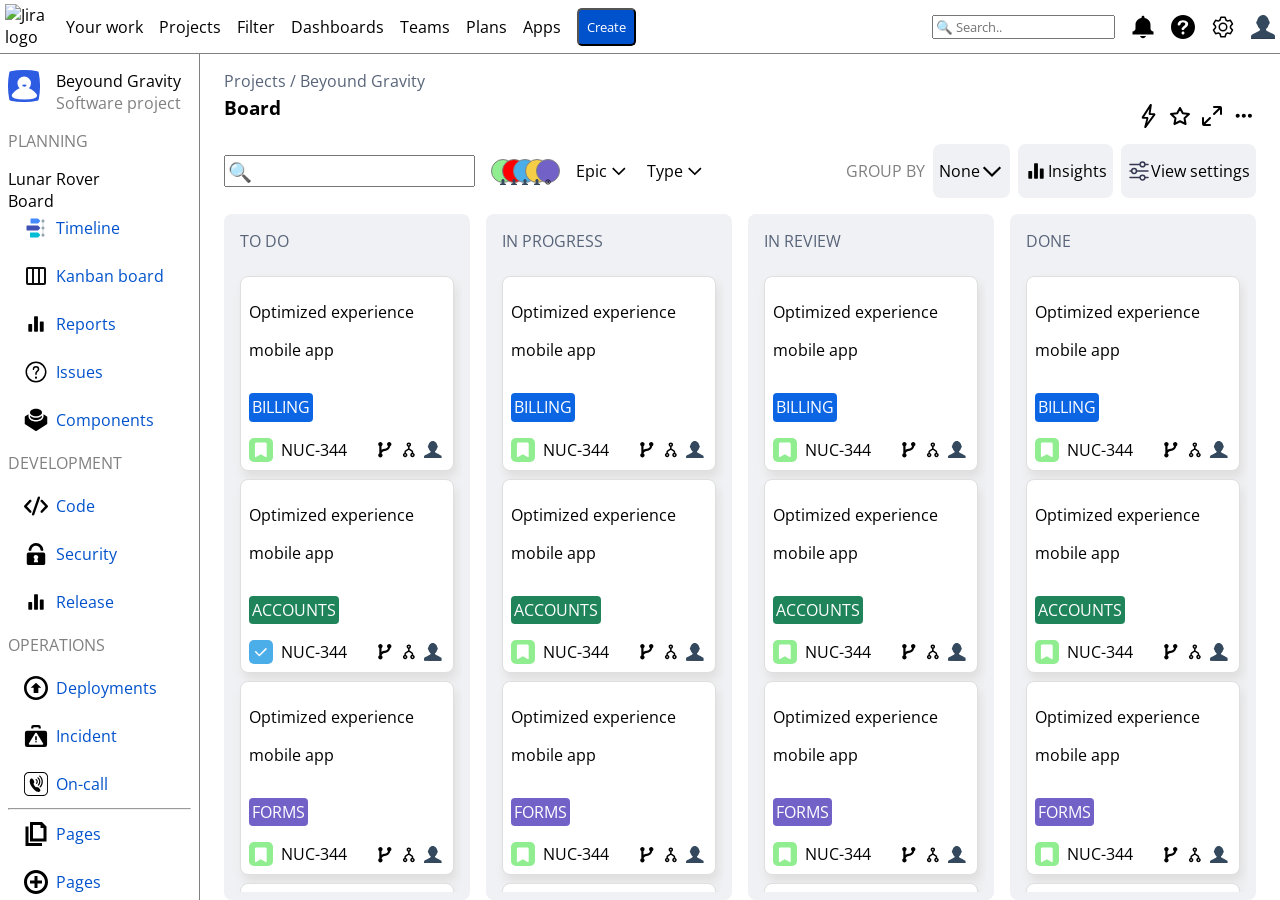
==== index.html @ 2a79bc83 "feat:add responsiveness for mobile view" ====
<!DOCTYPE html>
<html lang="en">
<head>
    <meta charset="UTF-8">
    <meta name="viewport" content="width=device-width, initial-scale=1.0">
    <title>Document</title>

    <link rel="stylesheet" href="./index.css">
    <link rel="stylesheet" href="./util.css">
    <link rel="stylesheet" href="./responsive.css">
    <link rel="stylesheet" href="https://cdnjs.cloudflare.com/ajax/libs/font-awesome/7.0.1/css/all.min.css" integrity="sha512-2SwdPD6INVrV/lHTZbO2nodKhrnDdJK9/kg2XD1r9uGqPo1cUbujc+IYdlYdEErWNu69gVcYgdxlmVmzTWnetw==" crossorigin="anonymous" referrerpolicy="no-referrer" />

</head>
<body>
    <div class="container">
        <!-- header -->
        <header class="header flex justify-space-between">
            
            <section class="flex align-item-center gap">
                <i class="hamburger fa-solid fa-bars" ></i>

                <picture class="logo-container">
                    <img src="https://www.pngall.com/wp-content/uploads/15/Jira-Logo-PNG-HD-Image.png" alt="Jira logo" height="100%" width="100%" />
                </picture>

                <nav class="flex gap nav">
                    <a href="">Your work</a>
                    <a href="">Projects</a>
                    <a href="">Filter</a>
                    <a href="">Dashboards</a>
                    <a href="">Teams</a>
                    <a href="">Plans</a>
                    <a href="">Apps</a>
                    <button class="btn">Create</button>
                </nav>
            </section>
            
            <section class="flex gap align-item-center">
                <input type="text" placeholder="🔍 Search.." class="search"/>
                
                <picture class="icon-container">
                    <svg version="1.1" id="collecticon-" xmlns="http://www.w3.org/2000/svg" xmlns:xlink="http://www.w3.org/1999/xlink" x="0px"
                         y="0px" width="100%" height="100%" viewBox="0 0 16 16" enable-background="new 0 0 16 16" xml:space="preserve">
                    <rect id="svgGrid" y="0" fill="none" width="16" height="16"/>
                    <path d="M13,9V6.5c0-2.306-1.759-4.222-4-4.472V1.5c0-0.553-0.447-1-1-1s-1,0.447-1,1v0.528C4.759,2.278,3,4.194,3,6.5V9
                        c0,1.103-0.897,2-2,2v2h14v-2C13.897,11,13,10.103,13,9z M8,15.5c0.931,0,1.716-0.638,1.938-1.5H6.062
                        C6.284,14.862,7.069,15.5,8,15.5z"/>
                    </svg>
                </picture>

                <picture class="icon-container">
                    <svg width="100%" height="100%" viewBox="0 0 16 16" xmlns="http://www.w3.org/2000/svg">
                        <path fill="#000000" fill-rule="evenodd" d="M8,16 C3.58172,16 0,12.4183 0,8 C0,3.58172 3.58172,0 8,0 C12.4183,0 16,3.58172 16,8 C16,12.4183 12.4183,16 8,16 Z M4.4325,6.19122 C4.4325,5.7729 4.57483,5.34907 4.8595,4.91974 C5.14417,4.49041 5.5595,4.13484 6.1055,3.85303 C6.6515,3.57121 7.28848,3.43033 8.01648,3.43033 C8.69315,3.43033 9.2905,3.54811 9.8085,3.78369 C10.3265,4.01927 10.7267,4.33961 11.009,4.74472 C11.2913,5.14983 11.4325,5.59017 11.4325,6.06573 C11.4325,6.44002 11.352,6.76805 11.191,7.04987 C11.03,7.33168 10.8387,7.57497 10.617,7.77972 C10.3953,7.98448 9.9975,8.32904 9.42349,8.81342 C9.26483,8.94992 9.13766,9.06989 9.04199,9.17337 C8.94633,9.27685 8.87516,9.37153 8.82849,9.4574 C8.4428,10.3468 6.77018,10.2464 7.0925,9.00165 C7.21383,8.73084 7.37483,8.49306 7.5755,8.2883 C7.77617,8.08354 8.04681,7.84026 8.38748,7.55844 C8.68615,7.31185 8.902,7.12583 9.035,7.00034 C9.168,6.87484 9.28,6.73502 9.371,6.5809 C9.462,6.42678 9.50748,6.25946 9.50748,6.07892 C9.50748,5.72665 9.36867,5.42944 9.091,5.18726 C8.81334,4.94507 8.45515,4.82397 8.01648,4.82397 C7.50314,4.82397 7.12514,4.94616 6.88248,5.19055 C6.63981,5.43494 6.43448,5.79491 6.26648,6.27048 C6.10781,6.76806 5.80683,7.01685 5.36349,7.01685 C5.10216,7.01685 4.88166,6.92988 4.702,6.75595 C4.52233,6.58202 4.4325,6.39378 4.4325,6.19122 Z M8,13 C7.44771,13 7,12.5523 7,12 C7,11.4477 7.44771,11 8,11 C8.55229,11 9,11.4477 9,12 C9,12.5523 8.55229,13 8,13 Z"/>
                    </svg>
                </picture>
                <picture class="icon-container">
                    <svg width="100%" height="100%" viewBox="0 0 1024 1024" class="icon" xmlns="http://www.w3.org/2000/svg"><path fill="#000000" d="M600.704 64a32 32 0 0130.464 22.208l35.2 109.376c14.784 7.232 28.928 15.36 42.432 24.512l112.384-24.192a32 32 0 0134.432 15.36L944.32 364.8a32 32 0 01-4.032 37.504l-77.12 85.12a357.12 357.12 0 010 49.024l77.12 85.248a32 32 0 014.032 37.504l-88.704 153.6a32 32 0 01-34.432 15.296L708.8 803.904c-13.44 9.088-27.648 17.28-42.368 24.512l-35.264 109.376A32 32 0 01600.704 960H423.296a32 32 0 01-30.464-22.208L357.696 828.48a351.616 351.616 0 01-42.56-24.64l-112.32 24.256a32 32 0 01-34.432-15.36L79.68 659.2a32 32 0 014.032-37.504l77.12-85.248a357.12 357.12 0 010-48.896l-77.12-85.248A32 32 0 0179.68 364.8l88.704-153.6a32 32 0 0134.432-15.296l112.32 24.256c13.568-9.152 27.776-17.408 42.56-24.64l35.2-109.312A32 32 0 01423.232 64H600.64zm-23.424 64H446.72l-36.352 113.088-24.512 11.968a294.113 294.113 0 00-34.816 20.096l-22.656 15.36-116.224-25.088-65.28 113.152 79.68 88.192-1.92 27.136a293.12 293.12 0 000 40.192l1.92 27.136-79.808 88.192 65.344 113.152 116.224-25.024 22.656 15.296a294.113 294.113 0 0034.816 20.096l24.512 11.968L446.72 896h130.688l36.48-113.152 24.448-11.904a288.282 288.282 0 0034.752-20.096l22.592-15.296 116.288 25.024 65.28-113.152-79.744-88.192 1.92-27.136a293.12 293.12 0 000-40.256l-1.92-27.136 79.808-88.128-65.344-113.152-116.288 24.96-22.592-15.232a287.616 287.616 0 00-34.752-20.096l-24.448-11.904L577.344 128zM512 320a192 192 0 110 384 192 192 0 010-384zm0 64a128 128 0 100 256 128 128 0 000-256z"/></svg>
                </picture>
                <picture class="icon-container">
                    <svg width="100%" height="100%" viewBox="0 0 24 24" xmlns:rdf="http://www.w3.org/1999/02/22-rdf-syntax-ns#" xmlns="http://www.w3.org/2000/svg" version="1.1" xmlns:cc="http://creativecommons.org/ns#" xmlns:dc="http://purl.org/dc/elements/1.1/">
  <g transform="translate(0 -1028.4)">
    <path d="m12 0c-0.405 0-0.805 0.060326-1.188 0.15625-0.224 0.05678-0.44 0.13135-0.656 0.21875-0.083 0.03401-0.1679 0.05534-0.2498 0.09375-0.034 0.01583-0.06 0.04594-0.0937 0.0625-0.2032 0.10058-0.4021 0.21704-0.5937 0.34375-0.027 0.0174-0.0671 0.01339-0.0938 0.03125-0.0563 0.03864-0.101 0.08419-0.1562 0.12495-0.1569 0.1126-0.3216 0.216-0.4688 0.3438-0.1342 0.1207-0.2494 0.2724-0.375 0.4062-0.4251 0.4359-0.7936 0.8971-1.0938 1.4376-0.5154 0.9034-0.9002 1.9205-1.0624 2.9687-0.0783-0.0165-0.1501-0.0224-0.2188 0-0.5251 0.171-0.6545 1.1685-0.3125 2.2187 0.2007 0.6163 0.5346 1.1015 0.875 1.375 0.4573 1.7778 1.4257 3.2598 2.6875 4.1878v1.031l-1 1-2 1c-1.6173 0.801-3.2284 1.605-4.8438 2.406-0.89513 0.54-1.2415 1.6-1.1562 2.594 0.041664 0.626-0.18448 1.427 0.4375 1.844 0.5909 0.304 1.2959 0.106 1.9375 0.156 1.8766-0.001 3.7484 0 5.625 0 2.669 0.001 5.331 0 8 0 2.367 0 4.727 0.004 7.094 0 0.768-0.054 0.981-0.865 0.906-1.5 0.014-0.932 0.069-1.976-0.656-2.688-0.592-0.602-1.434-0.84-2.156-1.25-1.061-0.525-2.128-1.037-3.188-1.562l-2-1-1-1v-1.031c1.262-0.928 2.23-2.41 2.688-4.1878 0.34-0.2736 0.674-0.7588 0.874-1.375 0.342-1.0502 0.213-2.0477-0.312-2.2187-0.069-0.0224-0.14-0.0165-0.219 0-0.162-1.0482-0.547-2.0653-1.062-2.9687-0.3-0.5405-0.669-1.0017-1.094-1.4376-0.126-0.1338-0.241-0.2855-0.375-0.4062-0.006-0.0055-0.025 0.0055-0.031 0-0.392-0.3499-0.827-0.61894-1.281-0.84375-0.115-0.05622-0.227-0.10854-0.344-0.15625-0.084-0.03401-0.165-0.06426-0.25-0.09375-0.255-0.08848-0.516-0.17356-0.782-0.21875-0.02-0.003405-0.042 0.003148-0.062 0-0.249-0.039144-0.495-0.06525-0.75-0.0625z" transform="translate(0 1028.4)" fill="#34495e"/>
    <path d="m0 1051.4c0.026419 0.3 0.12651 0.6 0.4375 0.8 0.5909 0.3 1.2959 0.1 1.9375 0.2h5.625 8 7.094c0.576-0.1 0.842-0.5 0.906-1h-24z" fill="#2c3e50"/>
  </g>
</svg>
                </picture>

            </section>
        </header>
        
        <!-- navigation -->
        <nav class="sidebar-container">
            <!-- profile -->
            <section class="flex gap">
                <picture class="sidebar-profile-container">
                    <svg width="100%" height="100%" viewBox="0 0 43.015 43.015" xmlns="http://www.w3.org/2000/svg">
  <path id="profile" d="M527.352,255.432a2.6,2.6,0,0,1-1.915,1.915,98.592,98.592,0,0,1-35.891,0,2.6,2.6,0,0,1-1.915-1.915,98.571,98.571,0,0,1,0-35.888,2.6,2.6,0,0,1,1.915-1.915,98.592,98.592,0,0,1,35.891,0,2.6,2.6,0,0,1,1.915,1.915A98.567,98.567,0,0,1,527.352,255.432ZM520.825,244.6a24.835,24.835,0,0,0-6.644-4.225,9.1,9.1,0,1,0-12.647.136,25.24,25.24,0,0,0-6.31,4.089q-12.8,11.021,12.8,11.021T520.825,244.6Zm-12.8-6.049c-1.477,0-2.674-.716-2.674-1.6a1,1,0,0,1,.094-.4,2.626,2.626,0,0,1-.094-.663h.688a3.939,3.939,0,0,1,3.973,0h.688a2.626,2.626,0,0,1-.094.663,1,1,0,0,1,.094.4C510.7,237.832,509.5,238.548,508.024,238.548Z" transform="translate(-485.984 -215.983)" fill="#2d5be2"/>
                    </svg>
                </picture>
                
                <div class="flex-grow gap profile">
                    <p class="simple-p">Beyound Gravity</p>
                    <p class="simple-p">Software project</p>
                </div>
            </section>

            <!-- Planning -->
            <article class="navigation">
                <p>PLANNING</p>
                <div>
                    <p class="simple-p">Lunar Rover</p>
                    <p class="simple-p">Board</p>
                    <div class="flex flex-col gap">
                        
                        <a href="#" class="navlink flex gap-05 align-item-center">
                            <picture class="icon-container">
                                <svg width="100%" height="100%" viewBox="0 0 48 48" version="1.1" xmlns="http://www.w3.org/2000/svg" enable-background="new 0 0 48 48" xmlns:xlink="http://www.w3.org/1999/xlink" transform="matrix(-1,1.2246467991473532e-16,-1.2246467991473532e-16,-1,0,0)">
                                    <path fill="#3F51B5" d="M42,29H20.8c-0.5,0-1-0.2-1.4-0.6l-3.7-3.7c-0.4-0.4-0.4-1,0-1.4l3.7-3.7c0.4-0.4,0.9-0.6,1.4-0.6H42 c0.6,0,1,0.4,1,1v8C43,28.6,42.6,29,42,29z"></path>
                                    <rect x="9" y="6" fill="#CFD8DC" width="2" height="36"></rect>
                                    <g fill="#90A4AE">
                                        <circle cx="10" cy="10" r="3"></circle>
                                        <circle cx="10" cy="24" r="3"></circle>
                                        <circle cx="10" cy="38" r="3"></circle>
                                    </g>
                                    <path fill="#448AFF" d="M34,43H20.8c-0.5,0-1-0.2-1.4-0.6l-3.7-3.7c-0.4-0.4-0.4-1,0-1.4l3.7-3.7c0.4-0.4,0.9-0.6,1.4-0.6H34 c0.6,0,1,0.4,1,1v8C35,42.6,34.6,43,34,43z"></path>
                                    <path fill="#00BCD4" d="M35,15H20.8c-0.5,0-1-0.2-1.4-0.6l-3.7-3.7c-0.4-0.4-0.4-1,0-1.4l3.7-3.7C19.8,5.2,20.3,5,20.8,5H35 c0.6,0,1,0.4,1,1v8C36,14.6,35.6,15,35,15z"></path>
                                </svg>
                            </picture>Timeline</a>

                        <a class="navlink flex gap-05 align-item-center" href="#">
                            <picture class="icon-container">
                                <svg width="100%" height="100%" viewBox="0 0 24 24" fill="none" xmlns="http://www.w3.org/2000/svg"><path d="M2 5a2 2 0 0 1 2-2h16a2 2 0 0 1 2 2v14a2 2 0 0 1-2 2H4a2 2 0 0 1-2-2V5zm6 0H4v14h4V5zm2 0v14h4V5h-4zm6 0v14h4V5h-4z" fill="#0D0D0D"/></svg>
                            </picture>
                            Kanban board</a>
                        <a class="navlink flex gap-05 align-item-center" href="#">
                            <picture class="icon-container">
                                <svg xmlns="http://www.w3.org/2000/svg" fill="#000000" width="100%" height="100%" viewBox="0 0 36 36"><rect x="6.48" y="18" width="5.76" height="11.52" rx="1" ry="1"/><rect x="15.12" y="6.48" width="5.76" height="23.04" rx="1" ry="1"/><rect x="23.76" y="14.16" width="5.76" height="15.36" rx="1" ry="1"/></svg>
                            </picture>
                            Reports
                        </a>
                        <a class="navlink flex gap-05 align-item-center" href="#">
                            <picture class="icon-container">
                                <svg width="100%" height="100%" viewBox="0 0 1024 1024" class="icon"  version="1.1" xmlns="http://www.w3.org/2000/svg"><path d="M512 64C264.96 64 64 264.96 64 512s200.96 448 448 448 448-200.96 448-448-200.96-448-448-448z m0 831.744A384.128 384.128 0 0 1 128.256 512 384.128 384.128 0 0 1 512 128.256 384.128 384.128 0 0 1 895.744 512 384.192 384.192 0 0 1 512 895.744zM512 254.08a140.16 140.16 0 0 0-140.672 139.392 32.128 32.128 0 0 0 64.32 0c0-42.112 33.536-75.136 76.352-75.136 42.112 0 76.352 34.56 76.352 76.992 0 16-22.912 38.976-43.2 59.2-30.592 30.592-65.28 65.28-65.28 111.744v45.888a32.128 32.128 0 1 0 64.256 0v-45.888c0-19.84 23.68-43.52 46.464-66.304 29.056-29.056 62.08-62.016 62.08-104.64A141.12 141.12 0 0 0 512 254.08z m-48.192 500.928a48.192 48.192 0 1 0 96.384 0 48.192 48.192 0 0 0-96.384 0z" fill="#000000" /></svg>
                            </picture>
                            Issues</a>
                        <a class="navlink flex gap-05 align-item-center" href="#">
                            <picture class="icon-container">
                                <svg fill="#000000" height="100%" width="100%" version="1.1" id="Icons" xmlns="http://www.w3.org/2000/svg" xmlns:xlink="http://www.w3.org/1999/xlink" 
                                	 viewBox="0 0 32 32" xml:space="preserve">
                                <g>
                                	<path d="M16,11c-4.5,0-8-2.2-8-5s3.5-5,8-5s8,2.2,8,5S20.5,11,16,11z"/>
                                </g>
                                <path d="M16,13c-3.3,0-6.2-1-8-2.7V11c0,2.8,3.5,5,8,5s8-2.2,8-5v-0.7C22.2,12,19.3,13,16,13z"/>
                                <path d="M30.9,11.7C30.9,11.6,30.9,11.6,30.9,11.7c-0.1-0.2-0.1-0.3-0.2-0.3c0,0,0,0,0,0c0,0-0.1-0.1-0.1-0.1L26,8.2V11
                                	c0,4-4.3,7-10,7S6,15,6,11V8.2l-4.5,2.9c-0.1,0-0.1,0.1-0.1,0.1c0,0,0,0,0,0c-0.1,0.1-0.1,0.2-0.2,0.3c0,0,0,0,0,0.1
                                	C1,11.8,1,11.9,1,12v9c0,0.3,0.2,0.7,0.5,0.8l14,9c0,0,0.1,0,0.1,0c0,0,0.1,0,0.1,0c0.1,0,0.2,0.1,0.3,0.1s0.2,0,0.3-0.1
                                	c0,0,0.1,0,0.1,0c0,0,0.1,0,0.1,0l14-9c0.3-0.2,0.5-0.5,0.5-0.8v-9C31,11.9,31,11.8,30.9,11.7z"/>
                                </svg>
                            </picture>
                            Components</a>
                    </div>
                </div>
            </article>
            
            <article class="navigation">
                <p>DEVELOPMENT</p>
                    <div class="flex flex-col gap">     
                        <a href="#" class="navlink gap-05 flex align-item-center">
                            <picture class="icon-container">
                                <svg fill="#000000" width="100%" height="100%" viewBox="0 -2 20 20" xmlns="http://www.w3.org/2000/svg"><path d="M12.7361611,0.063952038 C13.2551391,0.263360331 13.5227261,0.869148905 13.3338336,1.41701869 L8.54555162,15.3051026 C8.35665911,15.8529724 7.78281676,16.1354563 7.26383885,15.936048 C6.74486095,15.7366397 6.47727387,15.1308511 6.66616638,14.5829813 L11.4544484,0.694897379 C11.6433409,0.147027596 12.2171832,-0.135456255 12.7361611,0.063952038 Z M2.41421356,8.25614867 L5.94974747,11.9885083 C6.34027176,12.4007734 6.34027176,13.0691871 5.94974747,13.4814522 C5.55922318,13.8937173 4.9260582,13.8937173 4.53553391,13.4814522 L0.292893219,9.0026206 C-0.0976310729,8.59035554 -0.0976310729,7.9219418 0.292893219,7.50967674 L4.53553391,3.03084515 C4.9260582,2.61858008 5.55922318,2.61858008 5.94974747,3.03084515 C6.34027176,3.44311021 6.34027176,4.11152395 5.94974747,4.52378901 L2.41421356,8.25614867 Z M17.5857864,8.25614867 L14.0502525,4.52378901 C13.6597282,4.11152395 13.6597282,3.44311021 14.0502525,3.03084515 C14.4407768,2.61858008 15.0739418,2.61858008 15.4644661,3.03084515 L19.7071068,7.50967674 C20.0976311,7.9219418 20.0976311,8.59035554 19.7071068,9.0026206 L15.4644661,13.4814522 C15.0739418,13.8937173 14.4407768,13.8937173 14.0502525,13.4814522 C13.6597282,13.0691871 13.6597282,12.4007734 14.0502525,11.9885083 L17.5857864,8.25614867 Z"/></svg>
                            </picture>Code</a>

                        <a class="navlink gap-05 flex align-item-center" href="#">
                            <picture class="icon-container">
                               <svg fill="#000000" xmlns="http://www.w3.org/2000/svg" 
                                	 width="100%" height="100%" viewBox="0 0 52 52" enable-background="new 0 0 52 52" xml:space="preserve">
                                <g>
                                	<path d="M11,19h4c0.6,0,1-0.3,1-0.9V18c0-5.7,4.9-10.4,10.7-10C32,8.4,36,13,36,18.4v-0.3c0,0.6,0.4,0.9,1,0.9h4
                                		c0.6,0,1-0.3,1-0.9V18c0-9.1-7.6-16.4-16.8-16c-8.5,0.4-15,7.6-15.2,16.1C10.1,18.6,10.5,19,11,19z"/>
                                	<path d="M10,18.1v0.4C10,18.4,10,18.3,10,18.1L10,18.1z"/>
                                	<path d="M46,27c0-2.2-1.8-4-4-4H10c-2.2,0-4,1.8-4,4v19c0,2.2,1.8,4,4,4h32c2.2,0,4-1.8,4-4V27z M30.6,42.7
                                		c0.2,0.6-0.3,1.3-1,1.3h-7.3c-0.7,0-1.1-0.6-1-1.3l1.8-6c-1.5-1-2.4-2.8-2.1-4.8c0.4-1.9,1.9-3.4,3.9-3.8c3.2-0.6,6,1.7,6,4.7
                                		c0,1.6-0.8,3.1-2.1,3.9L30.6,42.7z"/>
                                </g>
                                </svg>
                            </picture>
                            Security</a>
                        <a class="navlink flex gap-05 align-item-center" href="#">
                            <picture class="icon-container">
                                <svg xmlns="http://www.w3.org/2000/svg" fill="#000000" width="100%" height="100%" viewBox="0 0 36 36"><rect x="6.48" y="18" width="5.76" height="11.52" rx="1" ry="1"/><rect x="15.12" y="6.48" width="5.76" height="23.04" rx="1" ry="1"/><rect x="23.76" y="14.16" width="5.76" height="15.36" rx="1" ry="1"/></svg>
                            </picture>
                            Release
                        </a>
                    </div>
            </article>

            <article class="navigation">
                <p>OPERATIONS</p>
                    <div class="flex flex-col gap">
                        
                        <a href="#" class="navlink gap-05 flex align-item-center">
                            <picture class="icon-container">
                                <svg version="1.1"
                                	 id="svg2" xmlns:dc="http://purl.org/dc/elements/1.1/" xmlns:cc="http://creativecommons.org/ns#" xmlns:rdf="http://www.w3.org/1999/02/22-rdf-syntax-ns#" xmlns:svg="http://www.w3.org/2000/svg" xmlns:sodipodi="http://sodipodi.sourceforge.net/DTD/sodipodi-0.dtd" xmlns:inkscape="http://www.inkscape.org/namespaces/inkscape" sodipodi:docname="upload.svg" inkscape:version="0.48.4 r9939"
                                	 xmlns="http://www.w3.org/2000/svg" xmlns:xlink="http://www.w3.org/1999/xlink"  width="100%" height="100%"
                                	 viewBox="0 0 1200 1200" enable-background="new 0 0 1200 1200" xml:space="preserve">
                                <path id="path24952" inkscape:connector-curvature="0" d="M600,1200C268.63,1200,0,931.369,0,600C0,268.63,268.63,0,600,0
                                	c331.369,0,600,268.63,600,600S931.369,1200,600,1200z M600,130.435c-259.369,0-469.565,210.261-469.565,469.565
                                	c0,259.305,210.196,469.564,469.565,469.564S1069.564,859.305,1069.564,600C1069.564,340.696,859.369,130.435,600,130.435z
                                	 M717.392,851.087H482.608V584.348H335.87L600,335.87l264.131,248.478H717.392V851.087L717.392,851.087z"/>
                                </svg>
                            </picture>Deployments</a>

                        <a class="navlink gap-05 flex align-item-center" href="#">
                            <picture class="icon-container">
                                <svg fill="#000000" width="100%" height="100%" viewBox="0 0 52 52" xmlns="http://www.w3.org/2000/svg"><path d="M16.4,10h3.2a.76.76,0,0,0,.8-.8V6.8H31.6V9.2a.76.76,0,0,0,.8.8h3.2a.76.76,0,0,0,.8-.8V6.8A4.81,4.81,0,0,0,31.6,2H20.4a4.81,4.81,0,0,0-4.8,4.8V9.2A.76.76,0,0,0,16.4,10Z"/><path d="M26,36.66a1.79,1.79,0,1,0,1.8,1.79A1.76,1.76,0,0,0,26,36.66Z"/><rect x="24.22" y="26.49" width="3.59" height="8.97" rx="0.6"/><path d="M45.2,14.8H6.8A4.81,4.81,0,0,0,2,19.6V45.2A4.81,4.81,0,0,0,6.8,50H45.2A4.81,4.81,0,0,0,50,45.2V19.6A4.81,4.81,0,0,0,45.2,14.8ZM39.7,45H12.33c-1.5,0-2.34-1.92-1.5-3.29L24.52,19.62a1.7,1.7,0,0,1,3,0L41.19,41.74A2.1,2.1,0,0,1,39.7,45Z"/></svg>
                            </picture>
                            Incident</a>
                        <a class="navlink gap-05 flex align-item-center" href="#">
                            <picture class="icon-container">
                               <svg version="1.1" id="Capa_1" xmlns="http://www.w3.org/2000/svg" xmlns:xlink="http://www.w3.org/1999/xlink" x="0px" y="0px"
	 viewBox="0 0 395 395" style="enable-background:new 0 0 395 395;" xml:space="preserve">
<g>
	<path d="M204.696,249.673c-5.604,6.772-21.093-10.927-31.559-24.85c-10.479-13.909-20.657-35.314-12.362-38.218
		c15.39-5.368,6.384-41.444-5.875-59.048c-12.269-17.617-25.103-29.883-43.568-17.027c-4.631,3.23-45.871,43.993,22.263,141.827
		c68.13,97.84,120.666,73.302,125.295,70.078c18.469-12.862,11.415-29.15-0.85-46.77
		C245.777,258.061,215.064,237.098,204.696,249.673z"/>
	<path d="M194.557,134.159c1.57,1.086,3.023,2.294,4.321,3.594c11.701,11.704,12.257,30.545,1.268,42.894
		c-3.628,4.075-3.265,10.32,0.812,13.948c1.883,1.676,4.228,2.5,6.564,2.5c2.722,0,5.433-1.118,7.384-3.311
		c17.939-20.155,17.038-50.903-2.052-70c-2.137-2.138-4.511-4.114-7.055-5.874c-4.49-3.105-10.643-1.982-13.746,2.504
		C188.947,124.901,190.068,131.056,194.557,134.159z"/>
	<path d="M223.182,104.255c1.684,1.411,3.3,2.89,4.804,4.393c27.904,27.903,28.559,72.235,1.491,100.926
		c-3.744,3.969-3.563,10.223,0.406,13.967c1.91,1.801,4.346,2.693,6.778,2.693c2.624,0,5.245-1.04,7.188-3.1
		c16.518-17.509,25.434-40.423,25.107-64.521c-0.329-24.149-9.917-46.856-27.001-63.939c-1.911-1.91-3.957-3.781-6.079-5.561
		c-4.182-3.506-10.413-2.958-13.919,1.224C218.451,94.518,219,100.749,223.182,104.255z"/>
	<path d="M265.279,60.118c-4.076-3.626-10.321-3.261-13.949,0.814c-3.627,4.077-3.262,10.322,0.814,13.949
		c1.793,1.595,3.414,3.119,4.952,4.655c43.449,43.448,44.149,114.811,1.56,159.079c-3.783,3.932-3.662,10.187,0.27,13.97
		c1.916,1.844,4.384,2.76,6.849,2.76c2.592,0,5.182-1.015,7.121-3.03c24.325-25.284,37.548-58.547,37.231-93.659
		c-0.317-35.161-14.188-68.222-39.063-93.096C269.252,63.749,267.359,61.969,265.279,60.118z"/>
	<path d="M313.002,0H82C36.785,0,0,36.784,0,81.998v230.993C0,358.211,36.785,395,82,395h231.002
		C358.216,395,395,358.211,395,312.991V81.998C395,36.784,358.216,0,313.002,0z M380,312.991C380,349.94,349.944,380,313.002,380H82
		c-36.944,0-67-30.06-67-67.009V81.998C15,45.056,45.056,15,82,15h231.002C349.944,15,380,45.056,380,81.998V312.991z"/>
</g>
</svg>
                            </picture>
                            On-call
                        </a>
                    </div>
            </article>

            <hr>
            <article class="navigation">
                    <div class="flex flex-col gap">
                        
                        <a href="#" class="navlink gap-05 flex align-item-center">
                            <picture class="icon-container">
                                <svg width="100%" height="100%" viewBox="0 0 16 16" version="1.1" xmlns="http://www.w3.org/2000/svg" xmlns:xlink="http://www.w3.org/1999/xlink">
  <rect width="16" height="16" id="icon-bound" fill="none" />
  <path d="M3,3H1v13h11v-2H3V3z M12,0H4v13h11V3L12,0z M13,11H6V2h5v2h2V11z" />
                                </svg>
                            </picture>Pages</a>

                        <a class="navlink gap-05 flex align-item-center" href="#">
                            <picture class="icon-container">
                                <svg fill="#000000" width="100%" height="100%" viewBox="0 0 512 512" id="_14_Add" data-name="14 Add" xmlns="http://www.w3.org/2000/svg">
  <path id="Path_19" data-name="Path 19" d="M256,512C114.625,512,0,397.391,0,256S114.625,0,256,0C397.391,0,512,114.609,512,256S397.391,512,256,512Zm0-448C149.969,64,64,149.969,64,256s85.969,192,192,192c106.047,0,192-85.969,192-192S362.047,64,256,64Zm32,320H224V288H128V224h96V128h64v96h96v64H288Z" fill-rule="evenodd"/>
</svg>
                            </picture>
                            Pages</a>
                    </div>
            </article>
            <hr>

        </nav>
        
        <!-- main section  -->
        <main class="main-container">

            <!-- upper section -->
            <section class="flex flex-col gap ">
                <!-- Heading and title -->
                <section class="flex justify-space-between">
                    <article class="flex">
                        <div class="heading">
                            <p>Projects / Beyound Gravity</p>
                            <h3>Board</h3>
                        </div>
                    </article>
                    <article class="heading-icons flex gap-05 align-item-flex-end">
                            <picture class="icon icon-container">
                                <svg version="1.1" id="Layer_1" xmlns="http://www.w3.org/2000/svg" xmlns:xlink="http://www.w3.org/1999/xlink" width="100%" height="100%" viewBox="0 0 64 64" enable-background="new 0 0 64 64" xml:space="preserve">
  <polygon fill="none" stroke="#000000" stroke-width="5" stroke-linejoin="bevel" stroke-miterlimit="10" points="40,1 17,37 31,37 
	24,63 50,27 36,27 "/>
                                </svg>
                            </picture>
                            <picture class="icon icon-container">
                                <svg fill="#000000" width="100%" height="100%" viewBox="0 0 24 24" id="star" data-name="Line Color" xmlns="http://www.w3.org/2000/svg" class="icon line-color"><polygon id="primary" points="12 4 9.22 9.27 3 10.11 7.5 14.21 6.44 20 12 17.27 17.56 20 16.5 14.21 21 10.11 14.78 9.27 12 4" style="fill: none; stroke: rgb(0, 0, 0); stroke-linecap: round; stroke-linejoin: round; stroke-width: 2;"></polygon></svg>
                            </picture>
                            <picture class="icon icon-container">
                                <svg fill="#000000" width="100%" height="100%" viewBox="0 0 24 24" id="maximize" data-name="Flat Color" xmlns="http://www.w3.org/2000/svg" class="icon flat-color"><path id="primary" d="M10.71,14.71,5.41,20H10a1,1,0,0,1,0,2H4a2,2,0,0,1-2-2V14a1,1,0,0,1,2,0v4.59l5.29-5.3a1,1,0,0,1,1.42,1.42ZM20,2H14a1,1,0,0,0,0,2h4.59l-5.3,5.29a1,1,0,0,0,0,1.42,1,1,0,0,0,1.42,0L20,5.41V10a1,1,0,0,0,2,0V4A2,2,0,0,0,20,2Z" style="fill: rgb(0, 0, 0);"></path></svg>
                            </picture>
                            <picture class="icon icon-container">
                                <svg fill="#000000" xmlns="http://www.w3.org/2000/svg" 
                                     width="100%" height="100%" viewBox="0 0 52 52" enable-background="new 0 0 52 52" xml:space="preserve">
                                <path d="M8,20c3.3,0,6,2.7,6,6s-2.7,6-6,6s-6-2.7-6-6S4.7,20,8,20z M26,20c3.3,0,6,2.7,6,6s-2.7,6-6,6s-6-2.7-6-6
                                    S22.7,20,26,20z M44,20c3.3,0,6,2.7,6,6s-2.7,6-6,6s-6-2.7-6-6S40.7,20,44,20z"/>
                                </svg>
                            </picture>
                    </article>
                </section>

                <!-- filters and search -->
                <section class="board-section2 flex justify-space-between">


                    <article class="flex align-item-center gap">
                        <input type="text" placeholder="🔍" class="filter-search"/>
                        <div class="flex filter-icons">
                            <picture class="big-icon-container bg-green">
                                <svg width="100%" height="100%" viewBox="0 0 24 24" xmlns:rdf="http://www.w3.org/1999/02/22-rdf-syntax-ns#" xmlns="http://www.w3.org/2000/svg" version="1.1" xmlns:cc="http://creativecommons.org/ns#" xmlns:dc="http://purl.org/dc/elements/1.1/">
      <g transform="translate(0 -1028.4)">
        <path d="m12 0c-0.405 0-0.805 0.060326-1.188 0.15625-0.224 0.05678-0.44 0.13135-0.656 0.21875-0.083 0.03401-0.1679 0.05534-0.2498 0.09375-0.034 0.01583-0.06 0.04594-0.0937 0.0625-0.2032 0.10058-0.4021 0.21704-0.5937 0.34375-0.027 0.0174-0.0671 0.01339-0.0938 0.03125-0.0563 0.03864-0.101 0.08419-0.1562 0.12495-0.1569 0.1126-0.3216 0.216-0.4688 0.3438-0.1342 0.1207-0.2494 0.2724-0.375 0.4062-0.4251 0.4359-0.7936 0.8971-1.0938 1.4376-0.5154 0.9034-0.9002 1.9205-1.0624 2.9687-0.0783-0.0165-0.1501-0.0224-0.2188 0-0.5251 0.171-0.6545 1.1685-0.3125 2.2187 0.2007 0.6163 0.5346 1.1015 0.875 1.375 0.4573 1.7778 1.4257 3.2598 2.6875 4.1878v1.031l-1 1-2 1c-1.6173 0.801-3.2284 1.605-4.8438 2.406-0.89513 0.54-1.2415 1.6-1.1562 2.594 0.041664 0.626-0.18448 1.427 0.4375 1.844 0.5909 0.304 1.2959 0.106 1.9375 0.156 1.8766-0.001 3.7484 0 5.625 0 2.669 0.001 5.331 0 8 0 2.367 0 4.727 0.004 7.094 0 0.768-0.054 0.981-0.865 0.906-1.5 0.014-0.932 0.069-1.976-0.656-2.688-0.592-0.602-1.434-0.84-2.156-1.25-1.061-0.525-2.128-1.037-3.188-1.562l-2-1-1-1v-1.031c1.262-0.928 2.23-2.41 2.688-4.1878 0.34-0.2736 0.674-0.7588 0.874-1.375 0.342-1.0502 0.213-2.0477-0.312-2.2187-0.069-0.0224-0.14-0.0165-0.219 0-0.162-1.0482-0.547-2.0653-1.062-2.9687-0.3-0.5405-0.669-1.0017-1.094-1.4376-0.126-0.1338-0.241-0.2855-0.375-0.4062-0.006-0.0055-0.025 0.0055-0.031 0-0.392-0.3499-0.827-0.61894-1.281-0.84375-0.115-0.05622-0.227-0.10854-0.344-0.15625-0.084-0.03401-0.165-0.06426-0.25-0.09375-0.255-0.08848-0.516-0.17356-0.782-0.21875-0.02-0.003405-0.042 0.003148-0.062 0-0.249-0.039144-0.495-0.06525-0.75-0.0625z" transform="translate(0 1028.4)" fill="#34495e"/>
        <path d="m0 1051.4c0.026419 0.3 0.12651 0.6 0.4375 0.8 0.5909 0.3 1.2959 0.1 1.9375 0.2h5.625 8 7.094c0.576-0.1 0.842-0.5 0.906-1h-24z" fill="#2c3e50"/>
      </g>
                                </svg>
                            </picture>
                            <picture class="big-icon-container bg-red">
                                <svg width="100%" height="100%" viewBox="0 0 24 24" xmlns:rdf="http://www.w3.org/1999/02/22-rdf-syntax-ns#" xmlns="http://www.w3.org/2000/svg" version="1.1" xmlns:cc="http://creativecommons.org/ns#" xmlns:dc="http://purl.org/dc/elements/1.1/">
      <g transform="translate(0 -1028.4)">
        <path d="m12 0c-0.405 0-0.805 0.060326-1.188 0.15625-0.224 0.05678-0.44 0.13135-0.656 0.21875-0.083 0.03401-0.1679 0.05534-0.2498 0.09375-0.034 0.01583-0.06 0.04594-0.0937 0.0625-0.2032 0.10058-0.4021 0.21704-0.5937 0.34375-0.027 0.0174-0.0671 0.01339-0.0938 0.03125-0.0563 0.03864-0.101 0.08419-0.1562 0.12495-0.1569 0.1126-0.3216 0.216-0.4688 0.3438-0.1342 0.1207-0.2494 0.2724-0.375 0.4062-0.4251 0.4359-0.7936 0.8971-1.0938 1.4376-0.5154 0.9034-0.9002 1.9205-1.0624 2.9687-0.0783-0.0165-0.1501-0.0224-0.2188 0-0.5251 0.171-0.6545 1.1685-0.3125 2.2187 0.2007 0.6163 0.5346 1.1015 0.875 1.375 0.4573 1.7778 1.4257 3.2598 2.6875 4.1878v1.031l-1 1-2 1c-1.6173 0.801-3.2284 1.605-4.8438 2.406-0.89513 0.54-1.2415 1.6-1.1562 2.594 0.041664 0.626-0.18448 1.427 0.4375 1.844 0.5909 0.304 1.2959 0.106 1.9375 0.156 1.8766-0.001 3.7484 0 5.625 0 2.669 0.001 5.331 0 8 0 2.367 0 4.727 0.004 7.094 0 0.768-0.054 0.981-0.865 0.906-1.5 0.014-0.932 0.069-1.976-0.656-2.688-0.592-0.602-1.434-0.84-2.156-1.25-1.061-0.525-2.128-1.037-3.188-1.562l-2-1-1-1v-1.031c1.262-0.928 2.23-2.41 2.688-4.1878 0.34-0.2736 0.674-0.7588 0.874-1.375 0.342-1.0502 0.213-2.0477-0.312-2.2187-0.069-0.0224-0.14-0.0165-0.219 0-0.162-1.0482-0.547-2.0653-1.062-2.9687-0.3-0.5405-0.669-1.0017-1.094-1.4376-0.126-0.1338-0.241-0.2855-0.375-0.4062-0.006-0.0055-0.025 0.0055-0.031 0-0.392-0.3499-0.827-0.61894-1.281-0.84375-0.115-0.05622-0.227-0.10854-0.344-0.15625-0.084-0.03401-0.165-0.06426-0.25-0.09375-0.255-0.08848-0.516-0.17356-0.782-0.21875-0.02-0.003405-0.042 0.003148-0.062 0-0.249-0.039144-0.495-0.06525-0.75-0.0625z" transform="translate(0 1028.4)" fill="#34495e"/>
        <path d="m0 1051.4c0.026419 0.3 0.12651 0.6 0.4375 0.8 0.5909 0.3 1.2959 0.1 1.9375 0.2h5.625 8 7.094c0.576-0.1 0.842-0.5 0.906-1h-24z" fill="#2c3e50"/>
      </g>
                                </svg>
                            </picture>
                            <picture class="big-icon-container bg-blue">
                                <svg width="100%" height="100%" viewBox="0 0 24 24" xmlns:rdf="http://www.w3.org/1999/02/22-rdf-syntax-ns#" xmlns="http://www.w3.org/2000/svg" version="1.1" xmlns:cc="http://creativecommons.org/ns#" xmlns:dc="http://purl.org/dc/elements/1.1/">
      <g transform="translate(0 -1028.4)">
        <path d="m12 0c-0.405 0-0.805 0.060326-1.188 0.15625-0.224 0.05678-0.44 0.13135-0.656 0.21875-0.083 0.03401-0.1679 0.05534-0.2498 0.09375-0.034 0.01583-0.06 0.04594-0.0937 0.0625-0.2032 0.10058-0.4021 0.21704-0.5937 0.34375-0.027 0.0174-0.0671 0.01339-0.0938 0.03125-0.0563 0.03864-0.101 0.08419-0.1562 0.12495-0.1569 0.1126-0.3216 0.216-0.4688 0.3438-0.1342 0.1207-0.2494 0.2724-0.375 0.4062-0.4251 0.4359-0.7936 0.8971-1.0938 1.4376-0.5154 0.9034-0.9002 1.9205-1.0624 2.9687-0.0783-0.0165-0.1501-0.0224-0.2188 0-0.5251 0.171-0.6545 1.1685-0.3125 2.2187 0.2007 0.6163 0.5346 1.1015 0.875 1.375 0.4573 1.7778 1.4257 3.2598 2.6875 4.1878v1.031l-1 1-2 1c-1.6173 0.801-3.2284 1.605-4.8438 2.406-0.89513 0.54-1.2415 1.6-1.1562 2.594 0.041664 0.626-0.18448 1.427 0.4375 1.844 0.5909 0.304 1.2959 0.106 1.9375 0.156 1.8766-0.001 3.7484 0 5.625 0 2.669 0.001 5.331 0 8 0 2.367 0 4.727 0.004 7.094 0 0.768-0.054 0.981-0.865 0.906-1.5 0.014-0.932 0.069-1.976-0.656-2.688-0.592-0.602-1.434-0.84-2.156-1.25-1.061-0.525-2.128-1.037-3.188-1.562l-2-1-1-1v-1.031c1.262-0.928 2.23-2.41 2.688-4.1878 0.34-0.2736 0.674-0.7588 0.874-1.375 0.342-1.0502 0.213-2.0477-0.312-2.2187-0.069-0.0224-0.14-0.0165-0.219 0-0.162-1.0482-0.547-2.0653-1.062-2.9687-0.3-0.5405-0.669-1.0017-1.094-1.4376-0.126-0.1338-0.241-0.2855-0.375-0.4062-0.006-0.0055-0.025 0.0055-0.031 0-0.392-0.3499-0.827-0.61894-1.281-0.84375-0.115-0.05622-0.227-0.10854-0.344-0.15625-0.084-0.03401-0.165-0.06426-0.25-0.09375-0.255-0.08848-0.516-0.17356-0.782-0.21875-0.02-0.003405-0.042 0.003148-0.062 0-0.249-0.039144-0.495-0.06525-0.75-0.0625z" transform="translate(0 1028.4)" fill="#34495e"/>
        <path d="m0 1051.4c0.026419 0.3 0.12651 0.6 0.4375 0.8 0.5909 0.3 1.2959 0.1 1.9375 0.2h5.625 8 7.094c0.576-0.1 0.842-0.5 0.906-1h-24z" fill="#2c3e50"/>
      </g>
                                </svg>
                            </picture>
                            <picture class="big-icon-container bg-yellow">
                                <svg width="100%" height="100%" viewBox="0 0 24 24" xmlns:rdf="http://www.w3.org/1999/02/22-rdf-syntax-ns#" xmlns="http://www.w3.org/2000/svg" version="1.1" xmlns:cc="http://creativecommons.org/ns#" xmlns:dc="http://purl.org/dc/elements/1.1/">
      <g transform="translate(0 -1028.4)">
        <path d="m12 0c-0.405 0-0.805 0.060326-1.188 0.15625-0.224 0.05678-0.44 0.13135-0.656 0.21875-0.083 0.03401-0.1679 0.05534-0.2498 0.09375-0.034 0.01583-0.06 0.04594-0.0937 0.0625-0.2032 0.10058-0.4021 0.21704-0.5937 0.34375-0.027 0.0174-0.0671 0.01339-0.0938 0.03125-0.0563 0.03864-0.101 0.08419-0.1562 0.12495-0.1569 0.1126-0.3216 0.216-0.4688 0.3438-0.1342 0.1207-0.2494 0.2724-0.375 0.4062-0.4251 0.4359-0.7936 0.8971-1.0938 1.4376-0.5154 0.9034-0.9002 1.9205-1.0624 2.9687-0.0783-0.0165-0.1501-0.0224-0.2188 0-0.5251 0.171-0.6545 1.1685-0.3125 2.2187 0.2007 0.6163 0.5346 1.1015 0.875 1.375 0.4573 1.7778 1.4257 3.2598 2.6875 4.1878v1.031l-1 1-2 1c-1.6173 0.801-3.2284 1.605-4.8438 2.406-0.89513 0.54-1.2415 1.6-1.1562 2.594 0.041664 0.626-0.18448 1.427 0.4375 1.844 0.5909 0.304 1.2959 0.106 1.9375 0.156 1.8766-0.001 3.7484 0 5.625 0 2.669 0.001 5.331 0 8 0 2.367 0 4.727 0.004 7.094 0 0.768-0.054 0.981-0.865 0.906-1.5 0.014-0.932 0.069-1.976-0.656-2.688-0.592-0.602-1.434-0.84-2.156-1.25-1.061-0.525-2.128-1.037-3.188-1.562l-2-1-1-1v-1.031c1.262-0.928 2.23-2.41 2.688-4.1878 0.34-0.2736 0.674-0.7588 0.874-1.375 0.342-1.0502 0.213-2.0477-0.312-2.2187-0.069-0.0224-0.14-0.0165-0.219 0-0.162-1.0482-0.547-2.0653-1.062-2.9687-0.3-0.5405-0.669-1.0017-1.094-1.4376-0.126-0.1338-0.241-0.2855-0.375-0.4062-0.006-0.0055-0.025 0.0055-0.031 0-0.392-0.3499-0.827-0.61894-1.281-0.84375-0.115-0.05622-0.227-0.10854-0.344-0.15625-0.084-0.03401-0.165-0.06426-0.25-0.09375-0.255-0.08848-0.516-0.17356-0.782-0.21875-0.02-0.003405-0.042 0.003148-0.062 0-0.249-0.039144-0.495-0.06525-0.75-0.0625z" transform="translate(0 1028.4)" fill="#34495e"/>
        <path d="m0 1051.4c0.026419 0.3 0.12651 0.6 0.4375 0.8 0.5909 0.3 1.2959 0.1 1.9375 0.2h5.625 8 7.094c0.576-0.1 0.842-0.5 0.906-1h-24z" fill="#2c3e50"/>
      </g>
                                </svg>
                            </picture>
                            <picture class="big-icon-container bg-purple">
                                <svg fill="#000000" width="100%" height="100%" viewBox="0 0 256 256" id="Flat" xmlns="http://www.w3.org/2000/svg">
      <path d="M128,20A108,108,0,1,0,236,128,108.12186,108.12186,0,0,0,128,20Zm0,192a84,84,0,1,1,84-84A84.09562,84.09562,0,0,1,128,212Zm24.28809-88.2832a39.99987,39.99987,0,0,1-56.56934,56.56738,12.0001,12.0001,0,0,1,16.9707-16.9707A15.99967,15.99967,0,1,0,124.00293,136a11.99971,11.99971,0,0,1-9.832-18.87988l14.7832-21.12793h-24.957a12,12,0,0,1,0-24h48a11.99971,11.99971,0,0,1,9.832,18.87988l-18.32226,26.18457A40.17514,40.17514,0,0,1,152.28809,123.7168Z"/>
                                </svg>
                            </picture>
                        </div>
                        <nav class="flex align-item-center gap ">
                            <a href="" class="flex align-item-center ">Epic<picture class="icon-container">
                                <svg fill="#000000" width="100%" height="100%" viewBox="0 -6 524 524" xmlns="http://www.w3.org/2000/svg" ><title>down</title><path d="M64 191L98 157 262 320 426 157 460 191 262 387 64 191Z" /></svg>
                            </picture></a>
                            <a href="" class="flex align-item-center ">Type<picture class="icon-container">
                                <svg fill="#000000" width="100%" height="100%" viewBox="0 -6 524 524" xmlns="http://www.w3.org/2000/svg" ><title>down</title><path d="M64 191L98 157 262 320 426 157 460 191 262 387 64 191Z" /></svg>
                            </picture></a>
                        </nav>
                    </article>  
                    <article class=" flex gap-05 filter-container">
                        <p class="light-text">GROUP BY</p>
                        
                        <button class="flex align-item-center filter-button">
                            None<picture class="big-icon-container">
                                <svg fill="#000000" width="100%" height="100%" viewBox="0 -6 524 524" xmlns="http://www.w3.org/2000/svg" ><title>down</title><path d="M64 191L98 157 262 320 426 157 460 191 262 387 64 191Z" /></svg>
                            </picture></button>
                        <button class="flex align-item-center filter-button "><picture class="big-icon-container nobg">
                                <svg xmlns="http://www.w3.org/2000/svg" fill="#000000" width="100%" height="100%" viewBox="0 0 36 36"><rect x="6.48" y="18" width="5.76" height="11.52" rx="1" ry="1"/><rect x="15.12" y="6.48" width="5.76" height="23.04" rx="1" ry="1"/><rect x="23.76" y="14.16" width="5.76" height="15.36" rx="1" ry="1"/></svg>
                            </picture>Insights</button>
                        <button class="flex align-item-center filter-button">
                            <picture class="big-icon-container nobg">
                                <svg width="100%" height="100%" viewBox="0 0 24 24" fill="none" xmlns="http://www.w3.org/2000/svg">
<path d="M18.48 18.5368H21M4.68 12L3 12.044M4.68 12C4.68 13.3255 5.75451 14.4 7.08 14.4C8.40548 14.4 9.48 13.3255 9.48 12C9.48 10.6745 8.40548 9.6 7.08 9.6C5.75451 9.6 4.68 10.6745 4.68 12ZM10.169 12.0441H21M12.801 5.55124L3 5.55124M21 5.55124H18.48M3 18.5368H12.801M17.88 18.6C17.88 19.9255 16.8055 21 15.48 21C14.1545 21 13.08 19.9255 13.08 18.6C13.08 17.2745 14.1545 16.2 15.48 16.2C16.8055 16.2 17.88 17.2745 17.88 18.6ZM17.88 5.4C17.88 6.72548 16.8055 7.8 15.48 7.8C14.1545 7.8 13.08 6.72548 13.08 5.4C13.08 4.07452 14.1545 3 15.48 3C16.8055 3 17.88 4.07452 17.88 5.4Z" stroke="#363853" stroke-width="1.5" stroke-linecap="round"/>
                                </svg>
                            </picture>
                            View settings
                        </button>
                    </article>
                </section>
            </section>

            <!-- task List -->
            <section class="tasks-container">

                <!-- TO DO -->
                <article class="task-type-container">
                    <!-- Task Type -->
                    <p class="light-text">TO DO</p>
                    <!-- cards -->
                    <div class="card-list">
                        <article class="card">
                            <p>Optimized experience</p>
                            <p>mobile app</p>
                            <p class="highlight highlight-blue">BILLING</p>
                            <div class="flex justify-space-between">
                                <div class="flex icons align-item-center gap-05">
                                    <picture class="task-icon-container bg-green">
                                        <svg fill="#000000" width="100%" height="100%" viewBox="0 0 24 24" id="bookmark" data-name="Flat Color" xmlns="http://www.w3.org/2000/svg" class="icon flat-color"><path id="primary" d="M18,2H6A2,2,0,0,0,4,4V21a1,1,0,0,0,.5.86,1,1,0,0,0,1,0L12,18.15l6.5,3.72A1,1,0,0,0,19,22a.9.9,0,0,0,.5-.14A1,1,0,0,0,20,21V4A2,2,0,0,0,18,2Z" style="fill: #FFF;"></path></svg>
                                    </picture>
                                    <p>NUC-344</p>
                                </div>
                                <div class="flex">
                                    <picture class="task-icon-container">
                                        <svg width="100%" height="100%" viewBox="0 0 16 16" xmlns="http://www.w3.org/2000/svg">
      <path fill="#000000" fill-rule="evenodd" d="M6,3 C6,3.74028 5.5978,4.38663 5,4.73244 L5,7.99963 C5.83566,7.37194 6.87439,7 8,7 C9.42133,7 10.6118,6.01158 10.9215,4.6846 C10.3673,4.32903 10,3.70741 10,3 C10,1.89543 10.8954,1 12,1 C13.1046,1 14,1.89543 14,3 C14,3.76403 13.5716,4.42799 12.9419,4.76478 C12.5738,7.16318 10.5014,9 8,9 C6.57867,9 5.3882,9.98842 5.07847,11.3154 C5.63273,11.671 6,12.2926 6,13 C6,14.1046 5.10457,15 4,15 C2.89543,15 2,14.1046 2,13 C2,12.2597 2.4022,11.6134 3,11.2676 L3,4.73244 C2.4022,4.38663 2,3.74028 2,3 C2,1.89543 2.89543,1 4,1 C5.10457,1 6,1.89543 6,3 Z"/>
    </svg>
                                    </picture>
                                    <picture class="task-icon-container">
                                        <svg fill="#000000" width="100%" height="100%" viewBox="-4 -2 24 24" xmlns="http://www.w3.org/2000/svg" preserveAspectRatio="xMinYMin" class="jam jam-merge"><path d='M8 4a1 1 0 1 0 0-2 1 1 0 0 0 0 2zM7 5.83a3.001 3.001 0 1 1 2.033-.013v2.028c0 .074-.003.148-.008.221a1 1 0 0 0 .462.637l3.086 1.846a3 3 0 0 1 1.46 2.575v1.059a3.001 3.001 0 1 1-2-.024v-1.035a1 1 0 0 0-.487-.858L8.46 10.42a3 3 0 0 1-.444-.324 3 3 0 0 1-.443.324l-3.086 1.846a1 1 0 0 0-.487.858v1.047a3.001 3.001 0 1 1-2 0v-1.047a3 3 0 0 1 1.46-2.575l3.086-1.846a1 1 0 0 0 .462-.637A3.006 3.006 0 0 1 7 7.845V5.829zM3 18a1 1 0 1 0 0-2 1 1 0 0 0 0 2zm10 0a1 1 0 1 0 0-2 1 1 0 0 0 0 2z'/></svg>
                                    </picture>
                                    <picture class="task-icon-container">
                                        <svg width="100%" height="100%" viewBox="0 0 24 24" xmlns:rdf="http://www.w3.org/1999/02/22-rdf-syntax-ns#" xmlns="http://www.w3.org/2000/svg" version="1.1" xmlns:cc="http://creativecommons.org/ns#" xmlns:dc="http://purl.org/dc/elements/1.1/">
          <g transform="translate(0 -1028.4)">
            <path d="m12 0c-0.405 0-0.805 0.060326-1.188 0.15625-0.224 0.05678-0.44 0.13135-0.656 0.21875-0.083 0.03401-0.1679 0.05534-0.2498 0.09375-0.034 0.01583-0.06 0.04594-0.0937 0.0625-0.2032 0.10058-0.4021 0.21704-0.5937 0.34375-0.027 0.0174-0.0671 0.01339-0.0938 0.03125-0.0563 0.03864-0.101 0.08419-0.1562 0.12495-0.1569 0.1126-0.3216 0.216-0.4688 0.3438-0.1342 0.1207-0.2494 0.2724-0.375 0.4062-0.4251 0.4359-0.7936 0.8971-1.0938 1.4376-0.5154 0.9034-0.9002 1.9205-1.0624 2.9687-0.0783-0.0165-0.1501-0.0224-0.2188 0-0.5251 0.171-0.6545 1.1685-0.3125 2.2187 0.2007 0.6163 0.5346 1.1015 0.875 1.375 0.4573 1.7778 1.4257 3.2598 2.6875 4.1878v1.031l-1 1-2 1c-1.6173 0.801-3.2284 1.605-4.8438 2.406-0.89513 0.54-1.2415 1.6-1.1562 2.594 0.041664 0.626-0.18448 1.427 0.4375 1.844 0.5909 0.304 1.2959 0.106 1.9375 0.156 1.8766-0.001 3.7484 0 5.625 0 2.669 0.001 5.331 0 8 0 2.367 0 4.727 0.004 7.094 0 0.768-0.054 0.981-0.865 0.906-1.5 0.014-0.932 0.069-1.976-0.656-2.688-0.592-0.602-1.434-0.84-2.156-1.25-1.061-0.525-2.128-1.037-3.188-1.562l-2-1-1-1v-1.031c1.262-0.928 2.23-2.41 2.688-4.1878 0.34-0.2736 0.674-0.7588 0.874-1.375 0.342-1.0502 0.213-2.0477-0.312-2.2187-0.069-0.0224-0.14-0.0165-0.219 0-0.162-1.0482-0.547-2.0653-1.062-2.9687-0.3-0.5405-0.669-1.0017-1.094-1.4376-0.126-0.1338-0.241-0.2855-0.375-0.4062-0.006-0.0055-0.025 0.0055-0.031 0-0.392-0.3499-0.827-0.61894-1.281-0.84375-0.115-0.05622-0.227-0.10854-0.344-0.15625-0.084-0.03401-0.165-0.06426-0.25-0.09375-0.255-0.08848-0.516-0.17356-0.782-0.21875-0.02-0.003405-0.042 0.003148-0.062 0-0.249-0.039144-0.495-0.06525-0.75-0.0625z" transform="translate(0 1028.4)" fill="#34495e"/>
            <path d="m0 1051.4c0.026419 0.3 0.12651 0.6 0.4375 0.8 0.5909 0.3 1.2959 0.1 1.9375 0.2h5.625 8 7.094c0.576-0.1 0.842-0.5 0.906-1h-24z" fill="#2c3e50"/>
          </g>
                                    </svg>
                                </picture>
                                </div>
                            </div>
                        </article>
                        <article class="card">
                            <p>Optimized experience</p>
                            <p>mobile app</p>
                            <p class="highlight highlight-green">ACCOUNTS</p>
                            <div class="flex justify-space-between">
                                <div class="flex icons align-item-center gap-05">
                                    <picture class="task-icon-container bg-blue">
                                        <svg fill="#000000" width="100%" height="100%" viewBox="0 0 24 24" id="check" data-name="Flat Color" xmlns="http://www.w3.org/2000/svg" class="icon flat-color"><path id="primary" d="M10,18a1,1,0,0,1-.71-.29l-5-5a1,1,0,0,1,1.42-1.42L10,15.59l8.29-8.3a1,1,0,1,1,1.42,1.42l-9,9A1,1,0,0,1,10,18Z" style="fill: #FFF;"></path></svg>
                                    </picture>
                                    <p>NUC-344</p>
                                </div>
                                <div class="flex">
                                    <picture class="task-icon-container">
                                        <svg width="100%" height="100%" viewBox="0 0 16 16" xmlns="http://www.w3.org/2000/svg">
      <path fill="#000000" fill-rule="evenodd" d="M6,3 C6,3.74028 5.5978,4.38663 5,4.73244 L5,7.99963 C5.83566,7.37194 6.87439,7 8,7 C9.42133,7 10.6118,6.01158 10.9215,4.6846 C10.3673,4.32903 10,3.70741 10,3 C10,1.89543 10.8954,1 12,1 C13.1046,1 14,1.89543 14,3 C14,3.76403 13.5716,4.42799 12.9419,4.76478 C12.5738,7.16318 10.5014,9 8,9 C6.57867,9 5.3882,9.98842 5.07847,11.3154 C5.63273,11.671 6,12.2926 6,13 C6,14.1046 5.10457,15 4,15 C2.89543,15 2,14.1046 2,13 C2,12.2597 2.4022,11.6134 3,11.2676 L3,4.73244 C2.4022,4.38663 2,3.74028 2,3 C2,1.89543 2.89543,1 4,1 C5.10457,1 6,1.89543 6,3 Z"/>
    </svg>
                                    </picture>
                                    <picture class="task-icon-container">
                                        <svg fill="#000000" width="100%" height="100%" viewBox="-4 -2 24 24" xmlns="http://www.w3.org/2000/svg" preserveAspectRatio="xMinYMin" class="jam jam-merge"><path d='M8 4a1 1 0 1 0 0-2 1 1 0 0 0 0 2zM7 5.83a3.001 3.001 0 1 1 2.033-.013v2.028c0 .074-.003.148-.008.221a1 1 0 0 0 .462.637l3.086 1.846a3 3 0 0 1 1.46 2.575v1.059a3.001 3.001 0 1 1-2-.024v-1.035a1 1 0 0 0-.487-.858L8.46 10.42a3 3 0 0 1-.444-.324 3 3 0 0 1-.443.324l-3.086 1.846a1 1 0 0 0-.487.858v1.047a3.001 3.001 0 1 1-2 0v-1.047a3 3 0 0 1 1.46-2.575l3.086-1.846a1 1 0 0 0 .462-.637A3.006 3.006 0 0 1 7 7.845V5.829zM3 18a1 1 0 1 0 0-2 1 1 0 0 0 0 2zm10 0a1 1 0 1 0 0-2 1 1 0 0 0 0 2z'/></svg>
                                    </picture>
                                    <picture class="task-icon-container">
                                        <svg width="100%" height="100%" viewBox="0 0 24 24" xmlns:rdf="http://www.w3.org/1999/02/22-rdf-syntax-ns#" xmlns="http://www.w3.org/2000/svg" version="1.1" xmlns:cc="http://creativecommons.org/ns#" xmlns:dc="http://purl.org/dc/elements/1.1/">
          <g transform="translate(0 -1028.4)">
            <path d="m12 0c-0.405 0-0.805 0.060326-1.188 0.15625-0.224 0.05678-0.44 0.13135-0.656 0.21875-0.083 0.03401-0.1679 0.05534-0.2498 0.09375-0.034 0.01583-0.06 0.04594-0.0937 0.0625-0.2032 0.10058-0.4021 0.21704-0.5937 0.34375-0.027 0.0174-0.0671 0.01339-0.0938 0.03125-0.0563 0.03864-0.101 0.08419-0.1562 0.12495-0.1569 0.1126-0.3216 0.216-0.4688 0.3438-0.1342 0.1207-0.2494 0.2724-0.375 0.4062-0.4251 0.4359-0.7936 0.8971-1.0938 1.4376-0.5154 0.9034-0.9002 1.9205-1.0624 2.9687-0.0783-0.0165-0.1501-0.0224-0.2188 0-0.5251 0.171-0.6545 1.1685-0.3125 2.2187 0.2007 0.6163 0.5346 1.1015 0.875 1.375 0.4573 1.7778 1.4257 3.2598 2.6875 4.1878v1.031l-1 1-2 1c-1.6173 0.801-3.2284 1.605-4.8438 2.406-0.89513 0.54-1.2415 1.6-1.1562 2.594 0.041664 0.626-0.18448 1.427 0.4375 1.844 0.5909 0.304 1.2959 0.106 1.9375 0.156 1.8766-0.001 3.7484 0 5.625 0 2.669 0.001 5.331 0 8 0 2.367 0 4.727 0.004 7.094 0 0.768-0.054 0.981-0.865 0.906-1.5 0.014-0.932 0.069-1.976-0.656-2.688-0.592-0.602-1.434-0.84-2.156-1.25-1.061-0.525-2.128-1.037-3.188-1.562l-2-1-1-1v-1.031c1.262-0.928 2.23-2.41 2.688-4.1878 0.34-0.2736 0.674-0.7588 0.874-1.375 0.342-1.0502 0.213-2.0477-0.312-2.2187-0.069-0.0224-0.14-0.0165-0.219 0-0.162-1.0482-0.547-2.0653-1.062-2.9687-0.3-0.5405-0.669-1.0017-1.094-1.4376-0.126-0.1338-0.241-0.2855-0.375-0.4062-0.006-0.0055-0.025 0.0055-0.031 0-0.392-0.3499-0.827-0.61894-1.281-0.84375-0.115-0.05622-0.227-0.10854-0.344-0.15625-0.084-0.03401-0.165-0.06426-0.25-0.09375-0.255-0.08848-0.516-0.17356-0.782-0.21875-0.02-0.003405-0.042 0.003148-0.062 0-0.249-0.039144-0.495-0.06525-0.75-0.0625z" transform="translate(0 1028.4)" fill="#34495e"/>
            <path d="m0 1051.4c0.026419 0.3 0.12651 0.6 0.4375 0.8 0.5909 0.3 1.2959 0.1 1.9375 0.2h5.625 8 7.094c0.576-0.1 0.842-0.5 0.906-1h-24z" fill="#2c3e50"/>
          </g>
                                    </svg>
                                </picture>
                                </div>
                            </div>
                        </article>
                        <article class="card">
                            <p>Optimized experience</p>
                            <p>mobile app</p>
                            <p class="highlight highlight-purple">FORMS</p>
                            <div class="flex justify-space-between">
                                <div class="flex icons align-item-center gap-05">
                                    <picture class="task-icon-container bg-green">
                                        <svg fill="#000000" width="100%" height="100%" viewBox="0 0 24 24" id="bookmark" data-name="Flat Color" xmlns="http://www.w3.org/2000/svg" class="icon flat-color"><path id="primary" d="M18,2H6A2,2,0,0,0,4,4V21a1,1,0,0,0,.5.86,1,1,0,0,0,1,0L12,18.15l6.5,3.72A1,1,0,0,0,19,22a.9.9,0,0,0,.5-.14A1,1,0,0,0,20,21V4A2,2,0,0,0,18,2Z" style="fill: #FFF;"></path></svg>
                                    </picture>
                                    <p>NUC-344</p>
                                </div>
                                <div class="flex">
                                    <picture class="task-icon-container">
                                        <svg width="100%" height="100%" viewBox="0 0 16 16" xmlns="http://www.w3.org/2000/svg">
      <path fill="#000000" fill-rule="evenodd" d="M6,3 C6,3.74028 5.5978,4.38663 5,4.73244 L5,7.99963 C5.83566,7.37194 6.87439,7 8,7 C9.42133,7 10.6118,6.01158 10.9215,4.6846 C10.3673,4.32903 10,3.70741 10,3 C10,1.89543 10.8954,1 12,1 C13.1046,1 14,1.89543 14,3 C14,3.76403 13.5716,4.42799 12.9419,4.76478 C12.5738,7.16318 10.5014,9 8,9 C6.57867,9 5.3882,9.98842 5.07847,11.3154 C5.63273,11.671 6,12.2926 6,13 C6,14.1046 5.10457,15 4,15 C2.89543,15 2,14.1046 2,13 C2,12.2597 2.4022,11.6134 3,11.2676 L3,4.73244 C2.4022,4.38663 2,3.74028 2,3 C2,1.89543 2.89543,1 4,1 C5.10457,1 6,1.89543 6,3 Z"/>
    </svg>
                                    </picture>
                                    <picture class="task-icon-container">
                                        <svg fill="#000000" width="100%" height="100%" viewBox="-4 -2 24 24" xmlns="http://www.w3.org/2000/svg" preserveAspectRatio="xMinYMin" class="jam jam-merge"><path d='M8 4a1 1 0 1 0 0-2 1 1 0 0 0 0 2zM7 5.83a3.001 3.001 0 1 1 2.033-.013v2.028c0 .074-.003.148-.008.221a1 1 0 0 0 .462.637l3.086 1.846a3 3 0 0 1 1.46 2.575v1.059a3.001 3.001 0 1 1-2-.024v-1.035a1 1 0 0 0-.487-.858L8.46 10.42a3 3 0 0 1-.444-.324 3 3 0 0 1-.443.324l-3.086 1.846a1 1 0 0 0-.487.858v1.047a3.001 3.001 0 1 1-2 0v-1.047a3 3 0 0 1 1.46-2.575l3.086-1.846a1 1 0 0 0 .462-.637A3.006 3.006 0 0 1 7 7.845V5.829zM3 18a1 1 0 1 0 0-2 1 1 0 0 0 0 2zm10 0a1 1 0 1 0 0-2 1 1 0 0 0 0 2z'/></svg>
                                    </picture>
                                    <picture class="task-icon-container">
                                        <svg width="100%" height="100%" viewBox="0 0 24 24" xmlns:rdf="http://www.w3.org/1999/02/22-rdf-syntax-ns#" xmlns="http://www.w3.org/2000/svg" version="1.1" xmlns:cc="http://creativecommons.org/ns#" xmlns:dc="http://purl.org/dc/elements/1.1/">
          <g transform="translate(0 -1028.4)">
            <path d="m12 0c-0.405 0-0.805 0.060326-1.188 0.15625-0.224 0.05678-0.44 0.13135-0.656 0.21875-0.083 0.03401-0.1679 0.05534-0.2498 0.09375-0.034 0.01583-0.06 0.04594-0.0937 0.0625-0.2032 0.10058-0.4021 0.21704-0.5937 0.34375-0.027 0.0174-0.0671 0.01339-0.0938 0.03125-0.0563 0.03864-0.101 0.08419-0.1562 0.12495-0.1569 0.1126-0.3216 0.216-0.4688 0.3438-0.1342 0.1207-0.2494 0.2724-0.375 0.4062-0.4251 0.4359-0.7936 0.8971-1.0938 1.4376-0.5154 0.9034-0.9002 1.9205-1.0624 2.9687-0.0783-0.0165-0.1501-0.0224-0.2188 0-0.5251 0.171-0.6545 1.1685-0.3125 2.2187 0.2007 0.6163 0.5346 1.1015 0.875 1.375 0.4573 1.7778 1.4257 3.2598 2.6875 4.1878v1.031l-1 1-2 1c-1.6173 0.801-3.2284 1.605-4.8438 2.406-0.89513 0.54-1.2415 1.6-1.1562 2.594 0.041664 0.626-0.18448 1.427 0.4375 1.844 0.5909 0.304 1.2959 0.106 1.9375 0.156 1.8766-0.001 3.7484 0 5.625 0 2.669 0.001 5.331 0 8 0 2.367 0 4.727 0.004 7.094 0 0.768-0.054 0.981-0.865 0.906-1.5 0.014-0.932 0.069-1.976-0.656-2.688-0.592-0.602-1.434-0.84-2.156-1.25-1.061-0.525-2.128-1.037-3.188-1.562l-2-1-1-1v-1.031c1.262-0.928 2.23-2.41 2.688-4.1878 0.34-0.2736 0.674-0.7588 0.874-1.375 0.342-1.0502 0.213-2.0477-0.312-2.2187-0.069-0.0224-0.14-0.0165-0.219 0-0.162-1.0482-0.547-2.0653-1.062-2.9687-0.3-0.5405-0.669-1.0017-1.094-1.4376-0.126-0.1338-0.241-0.2855-0.375-0.4062-0.006-0.0055-0.025 0.0055-0.031 0-0.392-0.3499-0.827-0.61894-1.281-0.84375-0.115-0.05622-0.227-0.10854-0.344-0.15625-0.084-0.03401-0.165-0.06426-0.25-0.09375-0.255-0.08848-0.516-0.17356-0.782-0.21875-0.02-0.003405-0.042 0.003148-0.062 0-0.249-0.039144-0.495-0.06525-0.75-0.0625z" transform="translate(0 1028.4)" fill="#34495e"/>
            <path d="m0 1051.4c0.026419 0.3 0.12651 0.6 0.4375 0.8 0.5909 0.3 1.2959 0.1 1.9375 0.2h5.625 8 7.094c0.576-0.1 0.842-0.5 0.906-1h-24z" fill="#2c3e50"/>
          </g>
                                    </svg>
                                </picture>
                                </div>
                            </div>
                        </article>
                        <article class="card">
                            <p>Optimized experience</p>
                            <p>mobile app</p>
                            <p class="highlight highlight-yellow">FEEDBACK</p>
                            <div class="flex justify-space-between">
                                <div class="flex icons align-item-center gap-05">
                                    <picture class="task-icon-container bg-red">
                                        <svg fill="#FFF" width="100%" height="100%" viewBox="0 0 36 36" version="1.1" preserveAspectRatio="xMidYMid meet" xmlns="http://www.w3.org/2000/svg" xmlns:xlink="http://www.w3.org/1999/xlink">
      <title>circle-solid</title>
      <path d="M18,4A14,14,0,1,0,32,18,14,14,0,0,0,18,4Z" class="clr-i-solid clr-i-solid-path-1"/>
      <rect x="0" y="0" width="36" height="36" fill-opacity="0"/>
    </svg>
                                    </picture>
                                    <p>NUC-344</p>
                                </div>
                                <div class="flex">
                                    <picture class="task-icon-container">
                                        <svg width="100%" height="100%" viewBox="0 0 16 16" xmlns="http://www.w3.org/2000/svg">
      <path fill="#000000" fill-rule="evenodd" d="M6,3 C6,3.74028 5.5978,4.38663 5,4.73244 L5,7.99963 C5.83566,7.37194 6.87439,7 8,7 C9.42133,7 10.6118,6.01158 10.9215,4.6846 C10.3673,4.32903 10,3.70741 10,3 C10,1.89543 10.8954,1 12,1 C13.1046,1 14,1.89543 14,3 C14,3.76403 13.5716,4.42799 12.9419,4.76478 C12.5738,7.16318 10.5014,9 8,9 C6.57867,9 5.3882,9.98842 5.07847,11.3154 C5.63273,11.671 6,12.2926 6,13 C6,14.1046 5.10457,15 4,15 C2.89543,15 2,14.1046 2,13 C2,12.2597 2.4022,11.6134 3,11.2676 L3,4.73244 C2.4022,4.38663 2,3.74028 2,3 C2,1.89543 2.89543,1 4,1 C5.10457,1 6,1.89543 6,3 Z"/>
    </svg>
                                    </picture>
                                    <picture class="task-icon-container">
                                        <svg fill="#000000" width="100%" height="100%" viewBox="-4 -2 24 24" xmlns="http://www.w3.org/2000/svg" preserveAspectRatio="xMinYMin" class="jam jam-merge"><path d='M8 4a1 1 0 1 0 0-2 1 1 0 0 0 0 2zM7 5.83a3.001 3.001 0 1 1 2.033-.013v2.028c0 .074-.003.148-.008.221a1 1 0 0 0 .462.637l3.086 1.846a3 3 0 0 1 1.46 2.575v1.059a3.001 3.001 0 1 1-2-.024v-1.035a1 1 0 0 0-.487-.858L8.46 10.42a3 3 0 0 1-.444-.324 3 3 0 0 1-.443.324l-3.086 1.846a1 1 0 0 0-.487.858v1.047a3.001 3.001 0 1 1-2 0v-1.047a3 3 0 0 1 1.46-2.575l3.086-1.846a1 1 0 0 0 .462-.637A3.006 3.006 0 0 1 7 7.845V5.829zM3 18a1 1 0 1 0 0-2 1 1 0 0 0 0 2zm10 0a1 1 0 1 0 0-2 1 1 0 0 0 0 2z'/></svg>
                                    </picture>
                                    <picture class="task-icon-container">
                                        <svg width="100%" height="100%" viewBox="0 0 24 24" xmlns:rdf="http://www.w3.org/1999/02/22-rdf-syntax-ns#" xmlns="http://www.w3.org/2000/svg" version="1.1" xmlns:cc="http://creativecommons.org/ns#" xmlns:dc="http://purl.org/dc/elements/1.1/">
          <g transform="translate(0 -1028.4)">
            <path d="m12 0c-0.405 0-0.805 0.060326-1.188 0.15625-0.224 0.05678-0.44 0.13135-0.656 0.21875-0.083 0.03401-0.1679 0.05534-0.2498 0.09375-0.034 0.01583-0.06 0.04594-0.0937 0.0625-0.2032 0.10058-0.4021 0.21704-0.5937 0.34375-0.027 0.0174-0.0671 0.01339-0.0938 0.03125-0.0563 0.03864-0.101 0.08419-0.1562 0.12495-0.1569 0.1126-0.3216 0.216-0.4688 0.3438-0.1342 0.1207-0.2494 0.2724-0.375 0.4062-0.4251 0.4359-0.7936 0.8971-1.0938 1.4376-0.5154 0.9034-0.9002 1.9205-1.0624 2.9687-0.0783-0.0165-0.1501-0.0224-0.2188 0-0.5251 0.171-0.6545 1.1685-0.3125 2.2187 0.2007 0.6163 0.5346 1.1015 0.875 1.375 0.4573 1.7778 1.4257 3.2598 2.6875 4.1878v1.031l-1 1-2 1c-1.6173 0.801-3.2284 1.605-4.8438 2.406-0.89513 0.54-1.2415 1.6-1.1562 2.594 0.041664 0.626-0.18448 1.427 0.4375 1.844 0.5909 0.304 1.2959 0.106 1.9375 0.156 1.8766-0.001 3.7484 0 5.625 0 2.669 0.001 5.331 0 8 0 2.367 0 4.727 0.004 7.094 0 0.768-0.054 0.981-0.865 0.906-1.5 0.014-0.932 0.069-1.976-0.656-2.688-0.592-0.602-1.434-0.84-2.156-1.25-1.061-0.525-2.128-1.037-3.188-1.562l-2-1-1-1v-1.031c1.262-0.928 2.23-2.41 2.688-4.1878 0.34-0.2736 0.674-0.7588 0.874-1.375 0.342-1.0502 0.213-2.0477-0.312-2.2187-0.069-0.0224-0.14-0.0165-0.219 0-0.162-1.0482-0.547-2.0653-1.062-2.9687-0.3-0.5405-0.669-1.0017-1.094-1.4376-0.126-0.1338-0.241-0.2855-0.375-0.4062-0.006-0.0055-0.025 0.0055-0.031 0-0.392-0.3499-0.827-0.61894-1.281-0.84375-0.115-0.05622-0.227-0.10854-0.344-0.15625-0.084-0.03401-0.165-0.06426-0.25-0.09375-0.255-0.08848-0.516-0.17356-0.782-0.21875-0.02-0.003405-0.042 0.003148-0.062 0-0.249-0.039144-0.495-0.06525-0.75-0.0625z" transform="translate(0 1028.4)" fill="#34495e"/>
            <path d="m0 1051.4c0.026419 0.3 0.12651 0.6 0.4375 0.8 0.5909 0.3 1.2959 0.1 1.9375 0.2h5.625 8 7.094c0.576-0.1 0.842-0.5 0.906-1h-24z" fill="#2c3e50"/>
          </g>
                                    </svg>
                                </picture>
                                </div>
                            </div>
                        </article>
                        <article class="card">
                            <p>Optimized experience</p>
                            <p>mobile app</p>
                            <p class="highlight highlight-blue">BILLING</p>
                            <div class="flex justify-space-between">
                                <div class="flex icons align-item-center gap-05">
                                    <picture class="task-icon-container bg-green">
                                        <svg fill="#000000" width="100%" height="100%" viewBox="0 0 24 24" id="bookmark" data-name="Flat Color" xmlns="http://www.w3.org/2000/svg" class="icon flat-color"><path id="primary" d="M18,2H6A2,2,0,0,0,4,4V21a1,1,0,0,0,.5.86,1,1,0,0,0,1,0L12,18.15l6.5,3.72A1,1,0,0,0,19,22a.9.9,0,0,0,.5-.14A1,1,0,0,0,20,21V4A2,2,0,0,0,18,2Z" style="fill: #FFF;"></path></svg>
                                    </picture>
                                    <p>NUC-344</p>
                                </div>
                                <div class="flex">
                                    <picture class="task-icon-container">
                                        <svg width="100%" height="100%" viewBox="0 0 16 16" xmlns="http://www.w3.org/2000/svg">
      <path fill="#000000" fill-rule="evenodd" d="M6,3 C6,3.74028 5.5978,4.38663 5,4.73244 L5,7.99963 C5.83566,7.37194 6.87439,7 8,7 C9.42133,7 10.6118,6.01158 10.9215,4.6846 C10.3673,4.32903 10,3.70741 10,3 C10,1.89543 10.8954,1 12,1 C13.1046,1 14,1.89543 14,3 C14,3.76403 13.5716,4.42799 12.9419,4.76478 C12.5738,7.16318 10.5014,9 8,9 C6.57867,9 5.3882,9.98842 5.07847,11.3154 C5.63273,11.671 6,12.2926 6,13 C6,14.1046 5.10457,15 4,15 C2.89543,15 2,14.1046 2,13 C2,12.2597 2.4022,11.6134 3,11.2676 L3,4.73244 C2.4022,4.38663 2,3.74028 2,3 C2,1.89543 2.89543,1 4,1 C5.10457,1 6,1.89543 6,3 Z"/>
    </svg>
                                    </picture>
                                    <picture class="task-icon-container">
                                        <svg fill="#000000" width="100%" height="100%" viewBox="-4 -2 24 24" xmlns="http://www.w3.org/2000/svg" preserveAspectRatio="xMinYMin" class="jam jam-merge"><path d='M8 4a1 1 0 1 0 0-2 1 1 0 0 0 0 2zM7 5.83a3.001 3.001 0 1 1 2.033-.013v2.028c0 .074-.003.148-.008.221a1 1 0 0 0 .462.637l3.086 1.846a3 3 0 0 1 1.46 2.575v1.059a3.001 3.001 0 1 1-2-.024v-1.035a1 1 0 0 0-.487-.858L8.46 10.42a3 3 0 0 1-.444-.324 3 3 0 0 1-.443.324l-3.086 1.846a1 1 0 0 0-.487.858v1.047a3.001 3.001 0 1 1-2 0v-1.047a3 3 0 0 1 1.46-2.575l3.086-1.846a1 1 0 0 0 .462-.637A3.006 3.006 0 0 1 7 7.845V5.829zM3 18a1 1 0 1 0 0-2 1 1 0 0 0 0 2zm10 0a1 1 0 1 0 0-2 1 1 0 0 0 0 2z'/></svg>
                                    </picture>
                                    <picture class="task-icon-container">
                                        <svg width="100%" height="100%" viewBox="0 0 24 24" xmlns:rdf="http://www.w3.org/1999/02/22-rdf-syntax-ns#" xmlns="http://www.w3.org/2000/svg" version="1.1" xmlns:cc="http://creativecommons.org/ns#" xmlns:dc="http://purl.org/dc/elements/1.1/">
          <g transform="translate(0 -1028.4)">
            <path d="m12 0c-0.405 0-0.805 0.060326-1.188 0.15625-0.224 0.05678-0.44 0.13135-0.656 0.21875-0.083 0.03401-0.1679 0.05534-0.2498 0.09375-0.034 0.01583-0.06 0.04594-0.0937 0.0625-0.2032 0.10058-0.4021 0.21704-0.5937 0.34375-0.027 0.0174-0.0671 0.01339-0.0938 0.03125-0.0563 0.03864-0.101 0.08419-0.1562 0.12495-0.1569 0.1126-0.3216 0.216-0.4688 0.3438-0.1342 0.1207-0.2494 0.2724-0.375 0.4062-0.4251 0.4359-0.7936 0.8971-1.0938 1.4376-0.5154 0.9034-0.9002 1.9205-1.0624 2.9687-0.0783-0.0165-0.1501-0.0224-0.2188 0-0.5251 0.171-0.6545 1.1685-0.3125 2.2187 0.2007 0.6163 0.5346 1.1015 0.875 1.375 0.4573 1.7778 1.4257 3.2598 2.6875 4.1878v1.031l-1 1-2 1c-1.6173 0.801-3.2284 1.605-4.8438 2.406-0.89513 0.54-1.2415 1.6-1.1562 2.594 0.041664 0.626-0.18448 1.427 0.4375 1.844 0.5909 0.304 1.2959 0.106 1.9375 0.156 1.8766-0.001 3.7484 0 5.625 0 2.669 0.001 5.331 0 8 0 2.367 0 4.727 0.004 7.094 0 0.768-0.054 0.981-0.865 0.906-1.5 0.014-0.932 0.069-1.976-0.656-2.688-0.592-0.602-1.434-0.84-2.156-1.25-1.061-0.525-2.128-1.037-3.188-1.562l-2-1-1-1v-1.031c1.262-0.928 2.23-2.41 2.688-4.1878 0.34-0.2736 0.674-0.7588 0.874-1.375 0.342-1.0502 0.213-2.0477-0.312-2.2187-0.069-0.0224-0.14-0.0165-0.219 0-0.162-1.0482-0.547-2.0653-1.062-2.9687-0.3-0.5405-0.669-1.0017-1.094-1.4376-0.126-0.1338-0.241-0.2855-0.375-0.4062-0.006-0.0055-0.025 0.0055-0.031 0-0.392-0.3499-0.827-0.61894-1.281-0.84375-0.115-0.05622-0.227-0.10854-0.344-0.15625-0.084-0.03401-0.165-0.06426-0.25-0.09375-0.255-0.08848-0.516-0.17356-0.782-0.21875-0.02-0.003405-0.042 0.003148-0.062 0-0.249-0.039144-0.495-0.06525-0.75-0.0625z" transform="translate(0 1028.4)" fill="#34495e"/>
            <path d="m0 1051.4c0.026419 0.3 0.12651 0.6 0.4375 0.8 0.5909 0.3 1.2959 0.1 1.9375 0.2h5.625 8 7.094c0.576-0.1 0.842-0.5 0.906-1h-24z" fill="#2c3e50"/>
          </g>
                                    </svg>
                                </picture>
                                </div>
                            </div>
                        </article>
                        <article class="card">
                            <p>Optimized experience</p>
                            <p>mobile app</p>
                            <p class="highlight highlight-green">ACCOUNTS</p>
                            <div class="flex justify-space-between">
                                <div class="flex icons align-item-center gap-05">
                                    <picture class="task-icon-container bg-blue">
                                        <svg fill="#000000" width="100%" height="100%" viewBox="0 0 24 24" id="check" data-name="Flat Color" xmlns="http://www.w3.org/2000/svg" class="icon flat-color"><path id="primary" d="M10,18a1,1,0,0,1-.71-.29l-5-5a1,1,0,0,1,1.42-1.42L10,15.59l8.29-8.3a1,1,0,1,1,1.42,1.42l-9,9A1,1,0,0,1,10,18Z" style="fill: #FFF;"></path></svg>
                                    </picture>
                                    <p>NUC-344</p>
                                </div>
                                <div class="flex">
                                    <picture class="task-icon-container">
                                        <svg width="100%" height="100%" viewBox="0 0 16 16" xmlns="http://www.w3.org/2000/svg">
      <path fill="#000000" fill-rule="evenodd" d="M6,3 C6,3.74028 5.5978,4.38663 5,4.73244 L5,7.99963 C5.83566,7.37194 6.87439,7 8,7 C9.42133,7 10.6118,6.01158 10.9215,4.6846 C10.3673,4.32903 10,3.70741 10,3 C10,1.89543 10.8954,1 12,1 C13.1046,1 14,1.89543 14,3 C14,3.76403 13.5716,4.42799 12.9419,4.76478 C12.5738,7.16318 10.5014,9 8,9 C6.57867,9 5.3882,9.98842 5.07847,11.3154 C5.63273,11.671 6,12.2926 6,13 C6,14.1046 5.10457,15 4,15 C2.89543,15 2,14.1046 2,13 C2,12.2597 2.4022,11.6134 3,11.2676 L3,4.73244 C2.4022,4.38663 2,3.74028 2,3 C2,1.89543 2.89543,1 4,1 C5.10457,1 6,1.89543 6,3 Z"/>
    </svg>
                                    </picture>
                                    <picture class="task-icon-container">
                                        <svg fill="#000000" width="100%" height="100%" viewBox="-4 -2 24 24" xmlns="http://www.w3.org/2000/svg" preserveAspectRatio="xMinYMin" class="jam jam-merge"><path d='M8 4a1 1 0 1 0 0-2 1 1 0 0 0 0 2zM7 5.83a3.001 3.001 0 1 1 2.033-.013v2.028c0 .074-.003.148-.008.221a1 1 0 0 0 .462.637l3.086 1.846a3 3 0 0 1 1.46 2.575v1.059a3.001 3.001 0 1 1-2-.024v-1.035a1 1 0 0 0-.487-.858L8.46 10.42a3 3 0 0 1-.444-.324 3 3 0 0 1-.443.324l-3.086 1.846a1 1 0 0 0-.487.858v1.047a3.001 3.001 0 1 1-2 0v-1.047a3 3 0 0 1 1.46-2.575l3.086-1.846a1 1 0 0 0 .462-.637A3.006 3.006 0 0 1 7 7.845V5.829zM3 18a1 1 0 1 0 0-2 1 1 0 0 0 0 2zm10 0a1 1 0 1 0 0-2 1 1 0 0 0 0 2z'/></svg>
                                    </picture>
                                    <picture class="task-icon-container">
                                        <svg width="100%" height="100%" viewBox="0 0 24 24" xmlns:rdf="http://www.w3.org/1999/02/22-rdf-syntax-ns#" xmlns="http://www.w3.org/2000/svg" version="1.1" xmlns:cc="http://creativecommons.org/ns#" xmlns:dc="http://purl.org/dc/elements/1.1/">
          <g transform="translate(0 -1028.4)">
            <path d="m12 0c-0.405 0-0.805 0.060326-1.188 0.15625-0.224 0.05678-0.44 0.13135-0.656 0.21875-0.083 0.03401-0.1679 0.05534-0.2498 0.09375-0.034 0.01583-0.06 0.04594-0.0937 0.0625-0.2032 0.10058-0.4021 0.21704-0.5937 0.34375-0.027 0.0174-0.0671 0.01339-0.0938 0.03125-0.0563 0.03864-0.101 0.08419-0.1562 0.12495-0.1569 0.1126-0.3216 0.216-0.4688 0.3438-0.1342 0.1207-0.2494 0.2724-0.375 0.4062-0.4251 0.4359-0.7936 0.8971-1.0938 1.4376-0.5154 0.9034-0.9002 1.9205-1.0624 2.9687-0.0783-0.0165-0.1501-0.0224-0.2188 0-0.5251 0.171-0.6545 1.1685-0.3125 2.2187 0.2007 0.6163 0.5346 1.1015 0.875 1.375 0.4573 1.7778 1.4257 3.2598 2.6875 4.1878v1.031l-1 1-2 1c-1.6173 0.801-3.2284 1.605-4.8438 2.406-0.89513 0.54-1.2415 1.6-1.1562 2.594 0.041664 0.626-0.18448 1.427 0.4375 1.844 0.5909 0.304 1.2959 0.106 1.9375 0.156 1.8766-0.001 3.7484 0 5.625 0 2.669 0.001 5.331 0 8 0 2.367 0 4.727 0.004 7.094 0 0.768-0.054 0.981-0.865 0.906-1.5 0.014-0.932 0.069-1.976-0.656-2.688-0.592-0.602-1.434-0.84-2.156-1.25-1.061-0.525-2.128-1.037-3.188-1.562l-2-1-1-1v-1.031c1.262-0.928 2.23-2.41 2.688-4.1878 0.34-0.2736 0.674-0.7588 0.874-1.375 0.342-1.0502 0.213-2.0477-0.312-2.2187-0.069-0.0224-0.14-0.0165-0.219 0-0.162-1.0482-0.547-2.0653-1.062-2.9687-0.3-0.5405-0.669-1.0017-1.094-1.4376-0.126-0.1338-0.241-0.2855-0.375-0.4062-0.006-0.0055-0.025 0.0055-0.031 0-0.392-0.3499-0.827-0.61894-1.281-0.84375-0.115-0.05622-0.227-0.10854-0.344-0.15625-0.084-0.03401-0.165-0.06426-0.25-0.09375-0.255-0.08848-0.516-0.17356-0.782-0.21875-0.02-0.003405-0.042 0.003148-0.062 0-0.249-0.039144-0.495-0.06525-0.75-0.0625z" transform="translate(0 1028.4)" fill="#34495e"/>
            <path d="m0 1051.4c0.026419 0.3 0.12651 0.6 0.4375 0.8 0.5909 0.3 1.2959 0.1 1.9375 0.2h5.625 8 7.094c0.576-0.1 0.842-0.5 0.906-1h-24z" fill="#2c3e50"/>
          </g>
                                    </svg>
                                </picture>
                                </div>
                            </div>
                        </article>
                        <article class="card">
                            <p>Optimized experience</p>
                            <p>mobile app</p>
                            <p class="highlight highlight-purple">FORMS</p>
                            <div class="flex justify-space-between">
                                <div class="flex icons align-item-center gap-05">
                                    <picture class="task-icon-container bg-green">
                                        <svg fill="#000000" width="100%" height="100%" viewBox="0 0 24 24" id="bookmark" data-name="Flat Color" xmlns="http://www.w3.org/2000/svg" class="icon flat-color"><path id="primary" d="M18,2H6A2,2,0,0,0,4,4V21a1,1,0,0,0,.5.86,1,1,0,0,0,1,0L12,18.15l6.5,3.72A1,1,0,0,0,19,22a.9.9,0,0,0,.5-.14A1,1,0,0,0,20,21V4A2,2,0,0,0,18,2Z" style="fill: #FFF;"></path></svg>
                                    </picture>
                                    <p>NUC-344</p>
                                </div>
                                <div class="flex">
                                    <picture class="task-icon-container">
                                        <svg width="100%" height="100%" viewBox="0 0 16 16" xmlns="http://www.w3.org/2000/svg">
      <path fill="#000000" fill-rule="evenodd" d="M6,3 C6,3.74028 5.5978,4.38663 5,4.73244 L5,7.99963 C5.83566,7.37194 6.87439,7 8,7 C9.42133,7 10.6118,6.01158 10.9215,4.6846 C10.3673,4.32903 10,3.70741 10,3 C10,1.89543 10.8954,1 12,1 C13.1046,1 14,1.89543 14,3 C14,3.76403 13.5716,4.42799 12.9419,4.76478 C12.5738,7.16318 10.5014,9 8,9 C6.57867,9 5.3882,9.98842 5.07847,11.3154 C5.63273,11.671 6,12.2926 6,13 C6,14.1046 5.10457,15 4,15 C2.89543,15 2,14.1046 2,13 C2,12.2597 2.4022,11.6134 3,11.2676 L3,4.73244 C2.4022,4.38663 2,3.74028 2,3 C2,1.89543 2.89543,1 4,1 C5.10457,1 6,1.89543 6,3 Z"/>
    </svg>
                                    </picture>
                                    <picture class="task-icon-container">
                                        <svg fill="#000000" width="100%" height="100%" viewBox="-4 -2 24 24" xmlns="http://www.w3.org/2000/svg" preserveAspectRatio="xMinYMin" class="jam jam-merge"><path d='M8 4a1 1 0 1 0 0-2 1 1 0 0 0 0 2zM7 5.83a3.001 3.001 0 1 1 2.033-.013v2.028c0 .074-.003.148-.008.221a1 1 0 0 0 .462.637l3.086 1.846a3 3 0 0 1 1.46 2.575v1.059a3.001 3.001 0 1 1-2-.024v-1.035a1 1 0 0 0-.487-.858L8.46 10.42a3 3 0 0 1-.444-.324 3 3 0 0 1-.443.324l-3.086 1.846a1 1 0 0 0-.487.858v1.047a3.001 3.001 0 1 1-2 0v-1.047a3 3 0 0 1 1.46-2.575l3.086-1.846a1 1 0 0 0 .462-.637A3.006 3.006 0 0 1 7 7.845V5.829zM3 18a1 1 0 1 0 0-2 1 1 0 0 0 0 2zm10 0a1 1 0 1 0 0-2 1 1 0 0 0 0 2z'/></svg>
                                    </picture>
                                    <picture class="task-icon-container">
                                        <svg width="100%" height="100%" viewBox="0 0 24 24" xmlns:rdf="http://www.w3.org/1999/02/22-rdf-syntax-ns#" xmlns="http://www.w3.org/2000/svg" version="1.1" xmlns:cc="http://creativecommons.org/ns#" xmlns:dc="http://purl.org/dc/elements/1.1/">
          <g transform="translate(0 -1028.4)">
            <path d="m12 0c-0.405 0-0.805 0.060326-1.188 0.15625-0.224 0.05678-0.44 0.13135-0.656 0.21875-0.083 0.03401-0.1679 0.05534-0.2498 0.09375-0.034 0.01583-0.06 0.04594-0.0937 0.0625-0.2032 0.10058-0.4021 0.21704-0.5937 0.34375-0.027 0.0174-0.0671 0.01339-0.0938 0.03125-0.0563 0.03864-0.101 0.08419-0.1562 0.12495-0.1569 0.1126-0.3216 0.216-0.4688 0.3438-0.1342 0.1207-0.2494 0.2724-0.375 0.4062-0.4251 0.4359-0.7936 0.8971-1.0938 1.4376-0.5154 0.9034-0.9002 1.9205-1.0624 2.9687-0.0783-0.0165-0.1501-0.0224-0.2188 0-0.5251 0.171-0.6545 1.1685-0.3125 2.2187 0.2007 0.6163 0.5346 1.1015 0.875 1.375 0.4573 1.7778 1.4257 3.2598 2.6875 4.1878v1.031l-1 1-2 1c-1.6173 0.801-3.2284 1.605-4.8438 2.406-0.89513 0.54-1.2415 1.6-1.1562 2.594 0.041664 0.626-0.18448 1.427 0.4375 1.844 0.5909 0.304 1.2959 0.106 1.9375 0.156 1.8766-0.001 3.7484 0 5.625 0 2.669 0.001 5.331 0 8 0 2.367 0 4.727 0.004 7.094 0 0.768-0.054 0.981-0.865 0.906-1.5 0.014-0.932 0.069-1.976-0.656-2.688-0.592-0.602-1.434-0.84-2.156-1.25-1.061-0.525-2.128-1.037-3.188-1.562l-2-1-1-1v-1.031c1.262-0.928 2.23-2.41 2.688-4.1878 0.34-0.2736 0.674-0.7588 0.874-1.375 0.342-1.0502 0.213-2.0477-0.312-2.2187-0.069-0.0224-0.14-0.0165-0.219 0-0.162-1.0482-0.547-2.0653-1.062-2.9687-0.3-0.5405-0.669-1.0017-1.094-1.4376-0.126-0.1338-0.241-0.2855-0.375-0.4062-0.006-0.0055-0.025 0.0055-0.031 0-0.392-0.3499-0.827-0.61894-1.281-0.84375-0.115-0.05622-0.227-0.10854-0.344-0.15625-0.084-0.03401-0.165-0.06426-0.25-0.09375-0.255-0.08848-0.516-0.17356-0.782-0.21875-0.02-0.003405-0.042 0.003148-0.062 0-0.249-0.039144-0.495-0.06525-0.75-0.0625z" transform="translate(0 1028.4)" fill="#34495e"/>
            <path d="m0 1051.4c0.026419 0.3 0.12651 0.6 0.4375 0.8 0.5909 0.3 1.2959 0.1 1.9375 0.2h5.625 8 7.094c0.576-0.1 0.842-0.5 0.906-1h-24z" fill="#2c3e50"/>
          </g>
                                    </svg>
                                </picture>
                                </div>
                            </div>
                        </article>
                        <article class="card">
                            <p>Optimized experience</p>
                            <p>mobile app</p>
                            <p class="highlight highlight-yellow">FEEDBACK</p>
                            <div class="flex justify-space-between">
                                <div class="flex icons align-item-center gap-05">
                                    <picture class="task-icon-container bg-red">
                                        <svg fill="#FFF" width="100%" height="100%" viewBox="0 0 36 36" version="1.1" preserveAspectRatio="xMidYMid meet" xmlns="http://www.w3.org/2000/svg" xmlns:xlink="http://www.w3.org/1999/xlink">
      <title>circle-solid</title>
      <path d="M18,4A14,14,0,1,0,32,18,14,14,0,0,0,18,4Z" class="clr-i-solid clr-i-solid-path-1"/>
      <rect x="0" y="0" width="36" height="36" fill-opacity="0"/>
    </svg>
                                    </picture>
                                    <p>NUC-344</p>
                                </div>
                                <div class="flex">
                                    <picture class="task-icon-container">
                                        <svg width="100%" height="100%" viewBox="0 0 16 16" xmlns="http://www.w3.org/2000/svg">
      <path fill="#000000" fill-rule="evenodd" d="M6,3 C6,3.74028 5.5978,4.38663 5,4.73244 L5,7.99963 C5.83566,7.37194 6.87439,7 8,7 C9.42133,7 10.6118,6.01158 10.9215,4.6846 C10.3673,4.32903 10,3.70741 10,3 C10,1.89543 10.8954,1 12,1 C13.1046,1 14,1.89543 14,3 C14,3.76403 13.5716,4.42799 12.9419,4.76478 C12.5738,7.16318 10.5014,9 8,9 C6.57867,9 5.3882,9.98842 5.07847,11.3154 C5.63273,11.671 6,12.2926 6,13 C6,14.1046 5.10457,15 4,15 C2.89543,15 2,14.1046 2,13 C2,12.2597 2.4022,11.6134 3,11.2676 L3,4.73244 C2.4022,4.38663 2,3.74028 2,3 C2,1.89543 2.89543,1 4,1 C5.10457,1 6,1.89543 6,3 Z"/>
    </svg>
                                    </picture>
                                    <picture class="task-icon-container">
                                        <svg fill="#000000" width="100%" height="100%" viewBox="-4 -2 24 24" xmlns="http://www.w3.org/2000/svg" preserveAspectRatio="xMinYMin" class="jam jam-merge"><path d='M8 4a1 1 0 1 0 0-2 1 1 0 0 0 0 2zM7 5.83a3.001 3.001 0 1 1 2.033-.013v2.028c0 .074-.003.148-.008.221a1 1 0 0 0 .462.637l3.086 1.846a3 3 0 0 1 1.46 2.575v1.059a3.001 3.001 0 1 1-2-.024v-1.035a1 1 0 0 0-.487-.858L8.46 10.42a3 3 0 0 1-.444-.324 3 3 0 0 1-.443.324l-3.086 1.846a1 1 0 0 0-.487.858v1.047a3.001 3.001 0 1 1-2 0v-1.047a3 3 0 0 1 1.46-2.575l3.086-1.846a1 1 0 0 0 .462-.637A3.006 3.006 0 0 1 7 7.845V5.829zM3 18a1 1 0 1 0 0-2 1 1 0 0 0 0 2zm10 0a1 1 0 1 0 0-2 1 1 0 0 0 0 2z'/></svg>
                                    </picture>
                                    <picture class="task-icon-container">
                                        <svg width="100%" height="100%" viewBox="0 0 24 24" xmlns:rdf="http://www.w3.org/1999/02/22-rdf-syntax-ns#" xmlns="http://www.w3.org/2000/svg" version="1.1" xmlns:cc="http://creativecommons.org/ns#" xmlns:dc="http://purl.org/dc/elements/1.1/">
          <g transform="translate(0 -1028.4)">
            <path d="m12 0c-0.405 0-0.805 0.060326-1.188 0.15625-0.224 0.05678-0.44 0.13135-0.656 0.21875-0.083 0.03401-0.1679 0.05534-0.2498 0.09375-0.034 0.01583-0.06 0.04594-0.0937 0.0625-0.2032 0.10058-0.4021 0.21704-0.5937 0.34375-0.027 0.0174-0.0671 0.01339-0.0938 0.03125-0.0563 0.03864-0.101 0.08419-0.1562 0.12495-0.1569 0.1126-0.3216 0.216-0.4688 0.3438-0.1342 0.1207-0.2494 0.2724-0.375 0.4062-0.4251 0.4359-0.7936 0.8971-1.0938 1.4376-0.5154 0.9034-0.9002 1.9205-1.0624 2.9687-0.0783-0.0165-0.1501-0.0224-0.2188 0-0.5251 0.171-0.6545 1.1685-0.3125 2.2187 0.2007 0.6163 0.5346 1.1015 0.875 1.375 0.4573 1.7778 1.4257 3.2598 2.6875 4.1878v1.031l-1 1-2 1c-1.6173 0.801-3.2284 1.605-4.8438 2.406-0.89513 0.54-1.2415 1.6-1.1562 2.594 0.041664 0.626-0.18448 1.427 0.4375 1.844 0.5909 0.304 1.2959 0.106 1.9375 0.156 1.8766-0.001 3.7484 0 5.625 0 2.669 0.001 5.331 0 8 0 2.367 0 4.727 0.004 7.094 0 0.768-0.054 0.981-0.865 0.906-1.5 0.014-0.932 0.069-1.976-0.656-2.688-0.592-0.602-1.434-0.84-2.156-1.25-1.061-0.525-2.128-1.037-3.188-1.562l-2-1-1-1v-1.031c1.262-0.928 2.23-2.41 2.688-4.1878 0.34-0.2736 0.674-0.7588 0.874-1.375 0.342-1.0502 0.213-2.0477-0.312-2.2187-0.069-0.0224-0.14-0.0165-0.219 0-0.162-1.0482-0.547-2.0653-1.062-2.9687-0.3-0.5405-0.669-1.0017-1.094-1.4376-0.126-0.1338-0.241-0.2855-0.375-0.4062-0.006-0.0055-0.025 0.0055-0.031 0-0.392-0.3499-0.827-0.61894-1.281-0.84375-0.115-0.05622-0.227-0.10854-0.344-0.15625-0.084-0.03401-0.165-0.06426-0.25-0.09375-0.255-0.08848-0.516-0.17356-0.782-0.21875-0.02-0.003405-0.042 0.003148-0.062 0-0.249-0.039144-0.495-0.06525-0.75-0.0625z" transform="translate(0 1028.4)" fill="#34495e"/>
            <path d="m0 1051.4c0.026419 0.3 0.12651 0.6 0.4375 0.8 0.5909 0.3 1.2959 0.1 1.9375 0.2h5.625 8 7.094c0.576-0.1 0.842-0.5 0.906-1h-24z" fill="#2c3e50"/>
          </g>
                                    </svg>
                                </picture>
                                </div>
                            </div>
                        </article>
                    </div>


                </article>

                <!-- In progress -->
                <article class="task-type-container">
                    <!-- Task Type -->
                    <p class="light-text">IN PROGRESS</p>
                    <!-- cards -->

                    <div class="card-list ">
                        <article class="card">
                            <p>Optimized experience</p>
                            <p>mobile app</p>
                            <p class="highlight highlight-blue">BILLING</p>
                            <div class="flex justify-space-between">
                                <div class="flex icons align-item-center gap-05">
                                    <picture class="task-icon-container bg-green">
                                        <svg fill="#000000" width="100%" height="100%" viewBox="0 0 24 24" id="bookmark" data-name="Flat Color" xmlns="http://www.w3.org/2000/svg" class="icon flat-color"><path id="primary" d="M18,2H6A2,2,0,0,0,4,4V21a1,1,0,0,0,.5.86,1,1,0,0,0,1,0L12,18.15l6.5,3.72A1,1,0,0,0,19,22a.9.9,0,0,0,.5-.14A1,1,0,0,0,20,21V4A2,2,0,0,0,18,2Z" style="fill: #FFF;"></path></svg>
                                    </picture>
                                    <p>NUC-344</p>
                                </div>
                                <div class="flex">
                                    <picture class="task-icon-container">
                                        <svg width="100%" height="100%" viewBox="0 0 16 16" xmlns="http://www.w3.org/2000/svg">
      <path fill="#000000" fill-rule="evenodd" d="M6,3 C6,3.74028 5.5978,4.38663 5,4.73244 L5,7.99963 C5.83566,7.37194 6.87439,7 8,7 C9.42133,7 10.6118,6.01158 10.9215,4.6846 C10.3673,4.32903 10,3.70741 10,3 C10,1.89543 10.8954,1 12,1 C13.1046,1 14,1.89543 14,3 C14,3.76403 13.5716,4.42799 12.9419,4.76478 C12.5738,7.16318 10.5014,9 8,9 C6.57867,9 5.3882,9.98842 5.07847,11.3154 C5.63273,11.671 6,12.2926 6,13 C6,14.1046 5.10457,15 4,15 C2.89543,15 2,14.1046 2,13 C2,12.2597 2.4022,11.6134 3,11.2676 L3,4.73244 C2.4022,4.38663 2,3.74028 2,3 C2,1.89543 2.89543,1 4,1 C5.10457,1 6,1.89543 6,3 Z"/>
    </svg>
                                    </picture>
                                    <picture class="task-icon-container">
                                        <svg fill="#000000" width="100%" height="100%" viewBox="-4 -2 24 24" xmlns="http://www.w3.org/2000/svg" preserveAspectRatio="xMinYMin" class="jam jam-merge"><path d='M8 4a1 1 0 1 0 0-2 1 1 0 0 0 0 2zM7 5.83a3.001 3.001 0 1 1 2.033-.013v2.028c0 .074-.003.148-.008.221a1 1 0 0 0 .462.637l3.086 1.846a3 3 0 0 1 1.46 2.575v1.059a3.001 3.001 0 1 1-2-.024v-1.035a1 1 0 0 0-.487-.858L8.46 10.42a3 3 0 0 1-.444-.324 3 3 0 0 1-.443.324l-3.086 1.846a1 1 0 0 0-.487.858v1.047a3.001 3.001 0 1 1-2 0v-1.047a3 3 0 0 1 1.46-2.575l3.086-1.846a1 1 0 0 0 .462-.637A3.006 3.006 0 0 1 7 7.845V5.829zM3 18a1 1 0 1 0 0-2 1 1 0 0 0 0 2zm10 0a1 1 0 1 0 0-2 1 1 0 0 0 0 2z'/></svg>
                                    </picture>
                                    <picture class="task-icon-container">
                                        <svg width="100%" height="100%" viewBox="0 0 24 24" xmlns:rdf="http://www.w3.org/1999/02/22-rdf-syntax-ns#" xmlns="http://www.w3.org/2000/svg" version="1.1" xmlns:cc="http://creativecommons.org/ns#" xmlns:dc="http://purl.org/dc/elements/1.1/">
          <g transform="translate(0 -1028.4)">
            <path d="m12 0c-0.405 0-0.805 0.060326-1.188 0.15625-0.224 0.05678-0.44 0.13135-0.656 0.21875-0.083 0.03401-0.1679 0.05534-0.2498 0.09375-0.034 0.01583-0.06 0.04594-0.0937 0.0625-0.2032 0.10058-0.4021 0.21704-0.5937 0.34375-0.027 0.0174-0.0671 0.01339-0.0938 0.03125-0.0563 0.03864-0.101 0.08419-0.1562 0.12495-0.1569 0.1126-0.3216 0.216-0.4688 0.3438-0.1342 0.1207-0.2494 0.2724-0.375 0.4062-0.4251 0.4359-0.7936 0.8971-1.0938 1.4376-0.5154 0.9034-0.9002 1.9205-1.0624 2.9687-0.0783-0.0165-0.1501-0.0224-0.2188 0-0.5251 0.171-0.6545 1.1685-0.3125 2.2187 0.2007 0.6163 0.5346 1.1015 0.875 1.375 0.4573 1.7778 1.4257 3.2598 2.6875 4.1878v1.031l-1 1-2 1c-1.6173 0.801-3.2284 1.605-4.8438 2.406-0.89513 0.54-1.2415 1.6-1.1562 2.594 0.041664 0.626-0.18448 1.427 0.4375 1.844 0.5909 0.304 1.2959 0.106 1.9375 0.156 1.8766-0.001 3.7484 0 5.625 0 2.669 0.001 5.331 0 8 0 2.367 0 4.727 0.004 7.094 0 0.768-0.054 0.981-0.865 0.906-1.5 0.014-0.932 0.069-1.976-0.656-2.688-0.592-0.602-1.434-0.84-2.156-1.25-1.061-0.525-2.128-1.037-3.188-1.562l-2-1-1-1v-1.031c1.262-0.928 2.23-2.41 2.688-4.1878 0.34-0.2736 0.674-0.7588 0.874-1.375 0.342-1.0502 0.213-2.0477-0.312-2.2187-0.069-0.0224-0.14-0.0165-0.219 0-0.162-1.0482-0.547-2.0653-1.062-2.9687-0.3-0.5405-0.669-1.0017-1.094-1.4376-0.126-0.1338-0.241-0.2855-0.375-0.4062-0.006-0.0055-0.025 0.0055-0.031 0-0.392-0.3499-0.827-0.61894-1.281-0.84375-0.115-0.05622-0.227-0.10854-0.344-0.15625-0.084-0.03401-0.165-0.06426-0.25-0.09375-0.255-0.08848-0.516-0.17356-0.782-0.21875-0.02-0.003405-0.042 0.003148-0.062 0-0.249-0.039144-0.495-0.06525-0.75-0.0625z" transform="translate(0 1028.4)" fill="#34495e"/>
            <path d="m0 1051.4c0.026419 0.3 0.12651 0.6 0.4375 0.8 0.5909 0.3 1.2959 0.1 1.9375 0.2h5.625 8 7.094c0.576-0.1 0.842-0.5 0.906-1h-24z" fill="#2c3e50"/>
          </g>
                                    </svg>
                                </picture>
                                </div>
                            </div>
                        </article>
                        <article class="card">
                            <p>Optimized experience</p>
                            <p>mobile app</p>
                            <p class="highlight highlight-green">ACCOUNTS</p>
                            <div class="flex justify-space-between">
                                <div class="flex icons align-item-center gap-05">
                                    <picture class="task-icon-container bg-green">
                                        <svg fill="#000000" width="100%" height="100%" viewBox="0 0 24 24" id="bookmark" data-name="Flat Color" xmlns="http://www.w3.org/2000/svg" class="icon flat-color"><path id="primary" d="M18,2H6A2,2,0,0,0,4,4V21a1,1,0,0,0,.5.86,1,1,0,0,0,1,0L12,18.15l6.5,3.72A1,1,0,0,0,19,22a.9.9,0,0,0,.5-.14A1,1,0,0,0,20,21V4A2,2,0,0,0,18,2Z" style="fill: #FFF;"></path></svg>
                                    </picture>
                                    <p>NUC-344</p>
                                </div>
                                <div class="flex">
                                    <picture class="task-icon-container">
                                        <svg width="100%" height="100%" viewBox="0 0 16 16" xmlns="http://www.w3.org/2000/svg">
      <path fill="#000000" fill-rule="evenodd" d="M6,3 C6,3.74028 5.5978,4.38663 5,4.73244 L5,7.99963 C5.83566,7.37194 6.87439,7 8,7 C9.42133,7 10.6118,6.01158 10.9215,4.6846 C10.3673,4.32903 10,3.70741 10,3 C10,1.89543 10.8954,1 12,1 C13.1046,1 14,1.89543 14,3 C14,3.76403 13.5716,4.42799 12.9419,4.76478 C12.5738,7.16318 10.5014,9 8,9 C6.57867,9 5.3882,9.98842 5.07847,11.3154 C5.63273,11.671 6,12.2926 6,13 C6,14.1046 5.10457,15 4,15 C2.89543,15 2,14.1046 2,13 C2,12.2597 2.4022,11.6134 3,11.2676 L3,4.73244 C2.4022,4.38663 2,3.74028 2,3 C2,1.89543 2.89543,1 4,1 C5.10457,1 6,1.89543 6,3 Z"/>
    </svg>
                                    </picture>
                                    <picture class="task-icon-container">
                                        <svg fill="#000000" width="100%" height="100%" viewBox="-4 -2 24 24" xmlns="http://www.w3.org/2000/svg" preserveAspectRatio="xMinYMin" class="jam jam-merge"><path d='M8 4a1 1 0 1 0 0-2 1 1 0 0 0 0 2zM7 5.83a3.001 3.001 0 1 1 2.033-.013v2.028c0 .074-.003.148-.008.221a1 1 0 0 0 .462.637l3.086 1.846a3 3 0 0 1 1.46 2.575v1.059a3.001 3.001 0 1 1-2-.024v-1.035a1 1 0 0 0-.487-.858L8.46 10.42a3 3 0 0 1-.444-.324 3 3 0 0 1-.443.324l-3.086 1.846a1 1 0 0 0-.487.858v1.047a3.001 3.001 0 1 1-2 0v-1.047a3 3 0 0 1 1.46-2.575l3.086-1.846a1 1 0 0 0 .462-.637A3.006 3.006 0 0 1 7 7.845V5.829zM3 18a1 1 0 1 0 0-2 1 1 0 0 0 0 2zm10 0a1 1 0 1 0 0-2 1 1 0 0 0 0 2z'/></svg>
                                    </picture>
                                    <picture class="task-icon-container">
                                        <svg width="100%" height="100%" viewBox="0 0 24 24" xmlns:rdf="http://www.w3.org/1999/02/22-rdf-syntax-ns#" xmlns="http://www.w3.org/2000/svg" version="1.1" xmlns:cc="http://creativecommons.org/ns#" xmlns:dc="http://purl.org/dc/elements/1.1/">
          <g transform="translate(0 -1028.4)">
            <path d="m12 0c-0.405 0-0.805 0.060326-1.188 0.15625-0.224 0.05678-0.44 0.13135-0.656 0.21875-0.083 0.03401-0.1679 0.05534-0.2498 0.09375-0.034 0.01583-0.06 0.04594-0.0937 0.0625-0.2032 0.10058-0.4021 0.21704-0.5937 0.34375-0.027 0.0174-0.0671 0.01339-0.0938 0.03125-0.0563 0.03864-0.101 0.08419-0.1562 0.12495-0.1569 0.1126-0.3216 0.216-0.4688 0.3438-0.1342 0.1207-0.2494 0.2724-0.375 0.4062-0.4251 0.4359-0.7936 0.8971-1.0938 1.4376-0.5154 0.9034-0.9002 1.9205-1.0624 2.9687-0.0783-0.0165-0.1501-0.0224-0.2188 0-0.5251 0.171-0.6545 1.1685-0.3125 2.2187 0.2007 0.6163 0.5346 1.1015 0.875 1.375 0.4573 1.7778 1.4257 3.2598 2.6875 4.1878v1.031l-1 1-2 1c-1.6173 0.801-3.2284 1.605-4.8438 2.406-0.89513 0.54-1.2415 1.6-1.1562 2.594 0.041664 0.626-0.18448 1.427 0.4375 1.844 0.5909 0.304 1.2959 0.106 1.9375 0.156 1.8766-0.001 3.7484 0 5.625 0 2.669 0.001 5.331 0 8 0 2.367 0 4.727 0.004 7.094 0 0.768-0.054 0.981-0.865 0.906-1.5 0.014-0.932 0.069-1.976-0.656-2.688-0.592-0.602-1.434-0.84-2.156-1.25-1.061-0.525-2.128-1.037-3.188-1.562l-2-1-1-1v-1.031c1.262-0.928 2.23-2.41 2.688-4.1878 0.34-0.2736 0.674-0.7588 0.874-1.375 0.342-1.0502 0.213-2.0477-0.312-2.2187-0.069-0.0224-0.14-0.0165-0.219 0-0.162-1.0482-0.547-2.0653-1.062-2.9687-0.3-0.5405-0.669-1.0017-1.094-1.4376-0.126-0.1338-0.241-0.2855-0.375-0.4062-0.006-0.0055-0.025 0.0055-0.031 0-0.392-0.3499-0.827-0.61894-1.281-0.84375-0.115-0.05622-0.227-0.10854-0.344-0.15625-0.084-0.03401-0.165-0.06426-0.25-0.09375-0.255-0.08848-0.516-0.17356-0.782-0.21875-0.02-0.003405-0.042 0.003148-0.062 0-0.249-0.039144-0.495-0.06525-0.75-0.0625z" transform="translate(0 1028.4)" fill="#34495e"/>
            <path d="m0 1051.4c0.026419 0.3 0.12651 0.6 0.4375 0.8 0.5909 0.3 1.2959 0.1 1.9375 0.2h5.625 8 7.094c0.576-0.1 0.842-0.5 0.906-1h-24z" fill="#2c3e50"/>
          </g>
                                    </svg>
                                </picture>
                                </div>
                            </div>
                        </article>
                        <article class="card">
                            <p>Optimized experience</p>
                            <p>mobile app</p>
                            <p class="highlight highlight-purple">FORMS</p>
                            <div class="flex justify-space-between">
                                <div class="flex icons align-item-center gap-05">
                                    <picture class="task-icon-container bg-green">
                                        <svg fill="#000000" width="100%" height="100%" viewBox="0 0 24 24" id="bookmark" data-name="Flat Color" xmlns="http://www.w3.org/2000/svg" class="icon flat-color"><path id="primary" d="M18,2H6A2,2,0,0,0,4,4V21a1,1,0,0,0,.5.86,1,1,0,0,0,1,0L12,18.15l6.5,3.72A1,1,0,0,0,19,22a.9.9,0,0,0,.5-.14A1,1,0,0,0,20,21V4A2,2,0,0,0,18,2Z" style="fill: #FFF;"></path></svg>
                                    </picture>
                                    <p>NUC-344</p>
                                </div>
                                <div class="flex">
                                    <picture class="task-icon-container">
                                        <svg width="100%" height="100%" viewBox="0 0 16 16" xmlns="http://www.w3.org/2000/svg">
      <path fill="#000000" fill-rule="evenodd" d="M6,3 C6,3.74028 5.5978,4.38663 5,4.73244 L5,7.99963 C5.83566,7.37194 6.87439,7 8,7 C9.42133,7 10.6118,6.01158 10.9215,4.6846 C10.3673,4.32903 10,3.70741 10,3 C10,1.89543 10.8954,1 12,1 C13.1046,1 14,1.89543 14,3 C14,3.76403 13.5716,4.42799 12.9419,4.76478 C12.5738,7.16318 10.5014,9 8,9 C6.57867,9 5.3882,9.98842 5.07847,11.3154 C5.63273,11.671 6,12.2926 6,13 C6,14.1046 5.10457,15 4,15 C2.89543,15 2,14.1046 2,13 C2,12.2597 2.4022,11.6134 3,11.2676 L3,4.73244 C2.4022,4.38663 2,3.74028 2,3 C2,1.89543 2.89543,1 4,1 C5.10457,1 6,1.89543 6,3 Z"/>
    </svg>
                                    </picture>
                                    <picture class="task-icon-container">
                                        <svg fill="#000000" width="100%" height="100%" viewBox="-4 -2 24 24" xmlns="http://www.w3.org/2000/svg" preserveAspectRatio="xMinYMin" class="jam jam-merge"><path d='M8 4a1 1 0 1 0 0-2 1 1 0 0 0 0 2zM7 5.83a3.001 3.001 0 1 1 2.033-.013v2.028c0 .074-.003.148-.008.221a1 1 0 0 0 .462.637l3.086 1.846a3 3 0 0 1 1.46 2.575v1.059a3.001 3.001 0 1 1-2-.024v-1.035a1 1 0 0 0-.487-.858L8.46 10.42a3 3 0 0 1-.444-.324 3 3 0 0 1-.443.324l-3.086 1.846a1 1 0 0 0-.487.858v1.047a3.001 3.001 0 1 1-2 0v-1.047a3 3 0 0 1 1.46-2.575l3.086-1.846a1 1 0 0 0 .462-.637A3.006 3.006 0 0 1 7 7.845V5.829zM3 18a1 1 0 1 0 0-2 1 1 0 0 0 0 2zm10 0a1 1 0 1 0 0-2 1 1 0 0 0 0 2z'/></svg>
                                    </picture>
                                    <picture class="task-icon-container">
                                        <svg width="100%" height="100%" viewBox="0 0 24 24" xmlns:rdf="http://www.w3.org/1999/02/22-rdf-syntax-ns#" xmlns="http://www.w3.org/2000/svg" version="1.1" xmlns:cc="http://creativecommons.org/ns#" xmlns:dc="http://purl.org/dc/elements/1.1/">
          <g transform="translate(0 -1028.4)">
            <path d="m12 0c-0.405 0-0.805 0.060326-1.188 0.15625-0.224 0.05678-0.44 0.13135-0.656 0.21875-0.083 0.03401-0.1679 0.05534-0.2498 0.09375-0.034 0.01583-0.06 0.04594-0.0937 0.0625-0.2032 0.10058-0.4021 0.21704-0.5937 0.34375-0.027 0.0174-0.0671 0.01339-0.0938 0.03125-0.0563 0.03864-0.101 0.08419-0.1562 0.12495-0.1569 0.1126-0.3216 0.216-0.4688 0.3438-0.1342 0.1207-0.2494 0.2724-0.375 0.4062-0.4251 0.4359-0.7936 0.8971-1.0938 1.4376-0.5154 0.9034-0.9002 1.9205-1.0624 2.9687-0.0783-0.0165-0.1501-0.0224-0.2188 0-0.5251 0.171-0.6545 1.1685-0.3125 2.2187 0.2007 0.6163 0.5346 1.1015 0.875 1.375 0.4573 1.7778 1.4257 3.2598 2.6875 4.1878v1.031l-1 1-2 1c-1.6173 0.801-3.2284 1.605-4.8438 2.406-0.89513 0.54-1.2415 1.6-1.1562 2.594 0.041664 0.626-0.18448 1.427 0.4375 1.844 0.5909 0.304 1.2959 0.106 1.9375 0.156 1.8766-0.001 3.7484 0 5.625 0 2.669 0.001 5.331 0 8 0 2.367 0 4.727 0.004 7.094 0 0.768-0.054 0.981-0.865 0.906-1.5 0.014-0.932 0.069-1.976-0.656-2.688-0.592-0.602-1.434-0.84-2.156-1.25-1.061-0.525-2.128-1.037-3.188-1.562l-2-1-1-1v-1.031c1.262-0.928 2.23-2.41 2.688-4.1878 0.34-0.2736 0.674-0.7588 0.874-1.375 0.342-1.0502 0.213-2.0477-0.312-2.2187-0.069-0.0224-0.14-0.0165-0.219 0-0.162-1.0482-0.547-2.0653-1.062-2.9687-0.3-0.5405-0.669-1.0017-1.094-1.4376-0.126-0.1338-0.241-0.2855-0.375-0.4062-0.006-0.0055-0.025 0.0055-0.031 0-0.392-0.3499-0.827-0.61894-1.281-0.84375-0.115-0.05622-0.227-0.10854-0.344-0.15625-0.084-0.03401-0.165-0.06426-0.25-0.09375-0.255-0.08848-0.516-0.17356-0.782-0.21875-0.02-0.003405-0.042 0.003148-0.062 0-0.249-0.039144-0.495-0.06525-0.75-0.0625z" transform="translate(0 1028.4)" fill="#34495e"/>
            <path d="m0 1051.4c0.026419 0.3 0.12651 0.6 0.4375 0.8 0.5909 0.3 1.2959 0.1 1.9375 0.2h5.625 8 7.094c0.576-0.1 0.842-0.5 0.906-1h-24z" fill="#2c3e50"/>
          </g>
                                    </svg>
                                </picture>
                                </div>
                            </div>
                        </article>
                        <article class="card">
                            <p>Optimized experience</p>
                            <p>mobile app</p>
                            <p class="highlight highlight-yellow">FEEDBACK</p>
                            <div class="flex justify-space-between">
                                <div class="flex icons align-item-center gap-05">
                                    <picture class="task-icon-container bg-green">
                                        <svg fill="#000000" width="100%" height="100%" viewBox="0 0 24 24" id="bookmark" data-name="Flat Color" xmlns="http://www.w3.org/2000/svg" class="icon flat-color"><path id="primary" d="M18,2H6A2,2,0,0,0,4,4V21a1,1,0,0,0,.5.86,1,1,0,0,0,1,0L12,18.15l6.5,3.72A1,1,0,0,0,19,22a.9.9,0,0,0,.5-.14A1,1,0,0,0,20,21V4A2,2,0,0,0,18,2Z" style="fill: #FFF;"></path></svg>
                                    </picture>
                                    <p>NUC-344</p>
                                </div>
                                <div class="flex">
                                    <picture class="task-icon-container">
                                        <svg width="100%" height="100%" viewBox="0 0 16 16" xmlns="http://www.w3.org/2000/svg">
      <path fill="#000000" fill-rule="evenodd" d="M6,3 C6,3.74028 5.5978,4.38663 5,4.73244 L5,7.99963 C5.83566,7.37194 6.87439,7 8,7 C9.42133,7 10.6118,6.01158 10.9215,4.6846 C10.3673,4.32903 10,3.70741 10,3 C10,1.89543 10.8954,1 12,1 C13.1046,1 14,1.89543 14,3 C14,3.76403 13.5716,4.42799 12.9419,4.76478 C12.5738,7.16318 10.5014,9 8,9 C6.57867,9 5.3882,9.98842 5.07847,11.3154 C5.63273,11.671 6,12.2926 6,13 C6,14.1046 5.10457,15 4,15 C2.89543,15 2,14.1046 2,13 C2,12.2597 2.4022,11.6134 3,11.2676 L3,4.73244 C2.4022,4.38663 2,3.74028 2,3 C2,1.89543 2.89543,1 4,1 C5.10457,1 6,1.89543 6,3 Z"/>
    </svg>
                                    </picture>
                                    <picture class="task-icon-container">
                                        <svg fill="#000000" width="100%" height="100%" viewBox="-4 -2 24 24" xmlns="http://www.w3.org/2000/svg" preserveAspectRatio="xMinYMin" class="jam jam-merge"><path d='M8 4a1 1 0 1 0 0-2 1 1 0 0 0 0 2zM7 5.83a3.001 3.001 0 1 1 2.033-.013v2.028c0 .074-.003.148-.008.221a1 1 0 0 0 .462.637l3.086 1.846a3 3 0 0 1 1.46 2.575v1.059a3.001 3.001 0 1 1-2-.024v-1.035a1 1 0 0 0-.487-.858L8.46 10.42a3 3 0 0 1-.444-.324 3 3 0 0 1-.443.324l-3.086 1.846a1 1 0 0 0-.487.858v1.047a3.001 3.001 0 1 1-2 0v-1.047a3 3 0 0 1 1.46-2.575l3.086-1.846a1 1 0 0 0 .462-.637A3.006 3.006 0 0 1 7 7.845V5.829zM3 18a1 1 0 1 0 0-2 1 1 0 0 0 0 2zm10 0a1 1 0 1 0 0-2 1 1 0 0 0 0 2z'/></svg>
                                    </picture>
                                    <picture class="task-icon-container">
                                        <svg width="100%" height="100%" viewBox="0 0 24 24" xmlns:rdf="http://www.w3.org/1999/02/22-rdf-syntax-ns#" xmlns="http://www.w3.org/2000/svg" version="1.1" xmlns:cc="http://creativecommons.org/ns#" xmlns:dc="http://purl.org/dc/elements/1.1/">
          <g transform="translate(0 -1028.4)">
            <path d="m12 0c-0.405 0-0.805 0.060326-1.188 0.15625-0.224 0.05678-0.44 0.13135-0.656 0.21875-0.083 0.03401-0.1679 0.05534-0.2498 0.09375-0.034 0.01583-0.06 0.04594-0.0937 0.0625-0.2032 0.10058-0.4021 0.21704-0.5937 0.34375-0.027 0.0174-0.0671 0.01339-0.0938 0.03125-0.0563 0.03864-0.101 0.08419-0.1562 0.12495-0.1569 0.1126-0.3216 0.216-0.4688 0.3438-0.1342 0.1207-0.2494 0.2724-0.375 0.4062-0.4251 0.4359-0.7936 0.8971-1.0938 1.4376-0.5154 0.9034-0.9002 1.9205-1.0624 2.9687-0.0783-0.0165-0.1501-0.0224-0.2188 0-0.5251 0.171-0.6545 1.1685-0.3125 2.2187 0.2007 0.6163 0.5346 1.1015 0.875 1.375 0.4573 1.7778 1.4257 3.2598 2.6875 4.1878v1.031l-1 1-2 1c-1.6173 0.801-3.2284 1.605-4.8438 2.406-0.89513 0.54-1.2415 1.6-1.1562 2.594 0.041664 0.626-0.18448 1.427 0.4375 1.844 0.5909 0.304 1.2959 0.106 1.9375 0.156 1.8766-0.001 3.7484 0 5.625 0 2.669 0.001 5.331 0 8 0 2.367 0 4.727 0.004 7.094 0 0.768-0.054 0.981-0.865 0.906-1.5 0.014-0.932 0.069-1.976-0.656-2.688-0.592-0.602-1.434-0.84-2.156-1.25-1.061-0.525-2.128-1.037-3.188-1.562l-2-1-1-1v-1.031c1.262-0.928 2.23-2.41 2.688-4.1878 0.34-0.2736 0.674-0.7588 0.874-1.375 0.342-1.0502 0.213-2.0477-0.312-2.2187-0.069-0.0224-0.14-0.0165-0.219 0-0.162-1.0482-0.547-2.0653-1.062-2.9687-0.3-0.5405-0.669-1.0017-1.094-1.4376-0.126-0.1338-0.241-0.2855-0.375-0.4062-0.006-0.0055-0.025 0.0055-0.031 0-0.392-0.3499-0.827-0.61894-1.281-0.84375-0.115-0.05622-0.227-0.10854-0.344-0.15625-0.084-0.03401-0.165-0.06426-0.25-0.09375-0.255-0.08848-0.516-0.17356-0.782-0.21875-0.02-0.003405-0.042 0.003148-0.062 0-0.249-0.039144-0.495-0.06525-0.75-0.0625z" transform="translate(0 1028.4)" fill="#34495e"/>
            <path d="m0 1051.4c0.026419 0.3 0.12651 0.6 0.4375 0.8 0.5909 0.3 1.2959 0.1 1.9375 0.2h5.625 8 7.094c0.576-0.1 0.842-0.5 0.906-1h-24z" fill="#2c3e50"/>
          </g>
                                    </svg>
                                </picture>
                                </div>
                            </div>
                        </article>
                    </div>

                </article>

                <!-- In review -->
                <article class="task-type-container">
                    <!-- Task Type -->
                    <p class="light-text">IN REVIEW</p>
                    <!-- cards -->

                    <div class="card-list">
                        <article class="card">
                            <p>Optimized experience</p>
                            <p>mobile app</p>
                            <p class="highlight highlight-blue">BILLING</p>
                            <div class="flex justify-space-between">
                                <div class="flex icons align-item-center gap-05">
                                    <picture class="task-icon-container bg-green">
                                        <svg fill="#000000" width="100%" height="100%" viewBox="0 0 24 24" id="bookmark" data-name="Flat Color" xmlns="http://www.w3.org/2000/svg" class="icon flat-color"><path id="primary" d="M18,2H6A2,2,0,0,0,4,4V21a1,1,0,0,0,.5.86,1,1,0,0,0,1,0L12,18.15l6.5,3.72A1,1,0,0,0,19,22a.9.9,0,0,0,.5-.14A1,1,0,0,0,20,21V4A2,2,0,0,0,18,2Z" style="fill: #FFF;"></path></svg>
                                    </picture>
                                    <p>NUC-344</p>
                                </div>
                                <div class="flex">
                                    <picture class="task-icon-container">
                                        <svg width="100%" height="100%" viewBox="0 0 16 16" xmlns="http://www.w3.org/2000/svg">
      <path fill="#000000" fill-rule="evenodd" d="M6,3 C6,3.74028 5.5978,4.38663 5,4.73244 L5,7.99963 C5.83566,7.37194 6.87439,7 8,7 C9.42133,7 10.6118,6.01158 10.9215,4.6846 C10.3673,4.32903 10,3.70741 10,3 C10,1.89543 10.8954,1 12,1 C13.1046,1 14,1.89543 14,3 C14,3.76403 13.5716,4.42799 12.9419,4.76478 C12.5738,7.16318 10.5014,9 8,9 C6.57867,9 5.3882,9.98842 5.07847,11.3154 C5.63273,11.671 6,12.2926 6,13 C6,14.1046 5.10457,15 4,15 C2.89543,15 2,14.1046 2,13 C2,12.2597 2.4022,11.6134 3,11.2676 L3,4.73244 C2.4022,4.38663 2,3.74028 2,3 C2,1.89543 2.89543,1 4,1 C5.10457,1 6,1.89543 6,3 Z"/>
    </svg>
                                    </picture>
                                    <picture class="task-icon-container">
                                        <svg fill="#000000" width="100%" height="100%" viewBox="-4 -2 24 24" xmlns="http://www.w3.org/2000/svg" preserveAspectRatio="xMinYMin" class="jam jam-merge"><path d='M8 4a1 1 0 1 0 0-2 1 1 0 0 0 0 2zM7 5.83a3.001 3.001 0 1 1 2.033-.013v2.028c0 .074-.003.148-.008.221a1 1 0 0 0 .462.637l3.086 1.846a3 3 0 0 1 1.46 2.575v1.059a3.001 3.001 0 1 1-2-.024v-1.035a1 1 0 0 0-.487-.858L8.46 10.42a3 3 0 0 1-.444-.324 3 3 0 0 1-.443.324l-3.086 1.846a1 1 0 0 0-.487.858v1.047a3.001 3.001 0 1 1-2 0v-1.047a3 3 0 0 1 1.46-2.575l3.086-1.846a1 1 0 0 0 .462-.637A3.006 3.006 0 0 1 7 7.845V5.829zM3 18a1 1 0 1 0 0-2 1 1 0 0 0 0 2zm10 0a1 1 0 1 0 0-2 1 1 0 0 0 0 2z'/></svg>
                                    </picture>
                                    <picture class="task-icon-container">
                                        <svg width="100%" height="100%" viewBox="0 0 24 24" xmlns:rdf="http://www.w3.org/1999/02/22-rdf-syntax-ns#" xmlns="http://www.w3.org/2000/svg" version="1.1" xmlns:cc="http://creativecommons.org/ns#" xmlns:dc="http://purl.org/dc/elements/1.1/">
          <g transform="translate(0 -1028.4)">
            <path d="m12 0c-0.405 0-0.805 0.060326-1.188 0.15625-0.224 0.05678-0.44 0.13135-0.656 0.21875-0.083 0.03401-0.1679 0.05534-0.2498 0.09375-0.034 0.01583-0.06 0.04594-0.0937 0.0625-0.2032 0.10058-0.4021 0.21704-0.5937 0.34375-0.027 0.0174-0.0671 0.01339-0.0938 0.03125-0.0563 0.03864-0.101 0.08419-0.1562 0.12495-0.1569 0.1126-0.3216 0.216-0.4688 0.3438-0.1342 0.1207-0.2494 0.2724-0.375 0.4062-0.4251 0.4359-0.7936 0.8971-1.0938 1.4376-0.5154 0.9034-0.9002 1.9205-1.0624 2.9687-0.0783-0.0165-0.1501-0.0224-0.2188 0-0.5251 0.171-0.6545 1.1685-0.3125 2.2187 0.2007 0.6163 0.5346 1.1015 0.875 1.375 0.4573 1.7778 1.4257 3.2598 2.6875 4.1878v1.031l-1 1-2 1c-1.6173 0.801-3.2284 1.605-4.8438 2.406-0.89513 0.54-1.2415 1.6-1.1562 2.594 0.041664 0.626-0.18448 1.427 0.4375 1.844 0.5909 0.304 1.2959 0.106 1.9375 0.156 1.8766-0.001 3.7484 0 5.625 0 2.669 0.001 5.331 0 8 0 2.367 0 4.727 0.004 7.094 0 0.768-0.054 0.981-0.865 0.906-1.5 0.014-0.932 0.069-1.976-0.656-2.688-0.592-0.602-1.434-0.84-2.156-1.25-1.061-0.525-2.128-1.037-3.188-1.562l-2-1-1-1v-1.031c1.262-0.928 2.23-2.41 2.688-4.1878 0.34-0.2736 0.674-0.7588 0.874-1.375 0.342-1.0502 0.213-2.0477-0.312-2.2187-0.069-0.0224-0.14-0.0165-0.219 0-0.162-1.0482-0.547-2.0653-1.062-2.9687-0.3-0.5405-0.669-1.0017-1.094-1.4376-0.126-0.1338-0.241-0.2855-0.375-0.4062-0.006-0.0055-0.025 0.0055-0.031 0-0.392-0.3499-0.827-0.61894-1.281-0.84375-0.115-0.05622-0.227-0.10854-0.344-0.15625-0.084-0.03401-0.165-0.06426-0.25-0.09375-0.255-0.08848-0.516-0.17356-0.782-0.21875-0.02-0.003405-0.042 0.003148-0.062 0-0.249-0.039144-0.495-0.06525-0.75-0.0625z" transform="translate(0 1028.4)" fill="#34495e"/>
            <path d="m0 1051.4c0.026419 0.3 0.12651 0.6 0.4375 0.8 0.5909 0.3 1.2959 0.1 1.9375 0.2h5.625 8 7.094c0.576-0.1 0.842-0.5 0.906-1h-24z" fill="#2c3e50"/>
          </g>
                                    </svg>
                                </picture>
                                </div>
                            </div>
                        </article>
                        <article class="card">
                            <p>Optimized experience</p>
                            <p>mobile app</p>
                            <p class="highlight highlight-green">ACCOUNTS</p>
                            <div class="flex justify-space-between">
                                <div class="flex icons align-item-center gap-05">
                                    <picture class="task-icon-container bg-green">
                                        <svg fill="#000000" width="100%" height="100%" viewBox="0 0 24 24" id="bookmark" data-name="Flat Color" xmlns="http://www.w3.org/2000/svg" class="icon flat-color"><path id="primary" d="M18,2H6A2,2,0,0,0,4,4V21a1,1,0,0,0,.5.86,1,1,0,0,0,1,0L12,18.15l6.5,3.72A1,1,0,0,0,19,22a.9.9,0,0,0,.5-.14A1,1,0,0,0,20,21V4A2,2,0,0,0,18,2Z" style="fill: #FFF;"></path></svg>
                                    </picture>
                                    <p>NUC-344</p>
                                </div>
                                <div class="flex">
                                    <picture class="task-icon-container">
                                        <svg width="100%" height="100%" viewBox="0 0 16 16" xmlns="http://www.w3.org/2000/svg">
      <path fill="#000000" fill-rule="evenodd" d="M6,3 C6,3.74028 5.5978,4.38663 5,4.73244 L5,7.99963 C5.83566,7.37194 6.87439,7 8,7 C9.42133,7 10.6118,6.01158 10.9215,4.6846 C10.3673,4.32903 10,3.70741 10,3 C10,1.89543 10.8954,1 12,1 C13.1046,1 14,1.89543 14,3 C14,3.76403 13.5716,4.42799 12.9419,4.76478 C12.5738,7.16318 10.5014,9 8,9 C6.57867,9 5.3882,9.98842 5.07847,11.3154 C5.63273,11.671 6,12.2926 6,13 C6,14.1046 5.10457,15 4,15 C2.89543,15 2,14.1046 2,13 C2,12.2597 2.4022,11.6134 3,11.2676 L3,4.73244 C2.4022,4.38663 2,3.74028 2,3 C2,1.89543 2.89543,1 4,1 C5.10457,1 6,1.89543 6,3 Z"/>
    </svg>
                                    </picture>
                                    <picture class="task-icon-container">
                                        <svg fill="#000000" width="100%" height="100%" viewBox="-4 -2 24 24" xmlns="http://www.w3.org/2000/svg" preserveAspectRatio="xMinYMin" class="jam jam-merge"><path d='M8 4a1 1 0 1 0 0-2 1 1 0 0 0 0 2zM7 5.83a3.001 3.001 0 1 1 2.033-.013v2.028c0 .074-.003.148-.008.221a1 1 0 0 0 .462.637l3.086 1.846a3 3 0 0 1 1.46 2.575v1.059a3.001 3.001 0 1 1-2-.024v-1.035a1 1 0 0 0-.487-.858L8.46 10.42a3 3 0 0 1-.444-.324 3 3 0 0 1-.443.324l-3.086 1.846a1 1 0 0 0-.487.858v1.047a3.001 3.001 0 1 1-2 0v-1.047a3 3 0 0 1 1.46-2.575l3.086-1.846a1 1 0 0 0 .462-.637A3.006 3.006 0 0 1 7 7.845V5.829zM3 18a1 1 0 1 0 0-2 1 1 0 0 0 0 2zm10 0a1 1 0 1 0 0-2 1 1 0 0 0 0 2z'/></svg>
                                    </picture>
                                    <picture class="task-icon-container">
                                        <svg width="100%" height="100%" viewBox="0 0 24 24" xmlns:rdf="http://www.w3.org/1999/02/22-rdf-syntax-ns#" xmlns="http://www.w3.org/2000/svg" version="1.1" xmlns:cc="http://creativecommons.org/ns#" xmlns:dc="http://purl.org/dc/elements/1.1/">
          <g transform="translate(0 -1028.4)">
            <path d="m12 0c-0.405 0-0.805 0.060326-1.188 0.15625-0.224 0.05678-0.44 0.13135-0.656 0.21875-0.083 0.03401-0.1679 0.05534-0.2498 0.09375-0.034 0.01583-0.06 0.04594-0.0937 0.0625-0.2032 0.10058-0.4021 0.21704-0.5937 0.34375-0.027 0.0174-0.0671 0.01339-0.0938 0.03125-0.0563 0.03864-0.101 0.08419-0.1562 0.12495-0.1569 0.1126-0.3216 0.216-0.4688 0.3438-0.1342 0.1207-0.2494 0.2724-0.375 0.4062-0.4251 0.4359-0.7936 0.8971-1.0938 1.4376-0.5154 0.9034-0.9002 1.9205-1.0624 2.9687-0.0783-0.0165-0.1501-0.0224-0.2188 0-0.5251 0.171-0.6545 1.1685-0.3125 2.2187 0.2007 0.6163 0.5346 1.1015 0.875 1.375 0.4573 1.7778 1.4257 3.2598 2.6875 4.1878v1.031l-1 1-2 1c-1.6173 0.801-3.2284 1.605-4.8438 2.406-0.89513 0.54-1.2415 1.6-1.1562 2.594 0.041664 0.626-0.18448 1.427 0.4375 1.844 0.5909 0.304 1.2959 0.106 1.9375 0.156 1.8766-0.001 3.7484 0 5.625 0 2.669 0.001 5.331 0 8 0 2.367 0 4.727 0.004 7.094 0 0.768-0.054 0.981-0.865 0.906-1.5 0.014-0.932 0.069-1.976-0.656-2.688-0.592-0.602-1.434-0.84-2.156-1.25-1.061-0.525-2.128-1.037-3.188-1.562l-2-1-1-1v-1.031c1.262-0.928 2.23-2.41 2.688-4.1878 0.34-0.2736 0.674-0.7588 0.874-1.375 0.342-1.0502 0.213-2.0477-0.312-2.2187-0.069-0.0224-0.14-0.0165-0.219 0-0.162-1.0482-0.547-2.0653-1.062-2.9687-0.3-0.5405-0.669-1.0017-1.094-1.4376-0.126-0.1338-0.241-0.2855-0.375-0.4062-0.006-0.0055-0.025 0.0055-0.031 0-0.392-0.3499-0.827-0.61894-1.281-0.84375-0.115-0.05622-0.227-0.10854-0.344-0.15625-0.084-0.03401-0.165-0.06426-0.25-0.09375-0.255-0.08848-0.516-0.17356-0.782-0.21875-0.02-0.003405-0.042 0.003148-0.062 0-0.249-0.039144-0.495-0.06525-0.75-0.0625z" transform="translate(0 1028.4)" fill="#34495e"/>
            <path d="m0 1051.4c0.026419 0.3 0.12651 0.6 0.4375 0.8 0.5909 0.3 1.2959 0.1 1.9375 0.2h5.625 8 7.094c0.576-0.1 0.842-0.5 0.906-1h-24z" fill="#2c3e50"/>
          </g>
                                    </svg>
                                </picture>
                                </div>
                            </div>
                        </article>
                        <article class="card">
                            <p>Optimized experience</p>
                            <p>mobile app</p>
                            <p class="highlight highlight-purple">FORMS</p>
                            <div class="flex justify-space-between">
                                <div class="flex icons align-item-center gap-05">
                                    <picture class="task-icon-container bg-green">
                                        <svg fill="#000000" width="100%" height="100%" viewBox="0 0 24 24" id="bookmark" data-name="Flat Color" xmlns="http://www.w3.org/2000/svg" class="icon flat-color"><path id="primary" d="M18,2H6A2,2,0,0,0,4,4V21a1,1,0,0,0,.5.86,1,1,0,0,0,1,0L12,18.15l6.5,3.72A1,1,0,0,0,19,22a.9.9,0,0,0,.5-.14A1,1,0,0,0,20,21V4A2,2,0,0,0,18,2Z" style="fill: #FFF;"></path></svg>
                                    </picture>
                                    <p>NUC-344</p>
                                </div>
                                <div class="flex">
                                    <picture class="task-icon-container">
                                        <svg width="100%" height="100%" viewBox="0 0 16 16" xmlns="http://www.w3.org/2000/svg">
      <path fill="#000000" fill-rule="evenodd" d="M6,3 C6,3.74028 5.5978,4.38663 5,4.73244 L5,7.99963 C5.83566,7.37194 6.87439,7 8,7 C9.42133,7 10.6118,6.01158 10.9215,4.6846 C10.3673,4.32903 10,3.70741 10,3 C10,1.89543 10.8954,1 12,1 C13.1046,1 14,1.89543 14,3 C14,3.76403 13.5716,4.42799 12.9419,4.76478 C12.5738,7.16318 10.5014,9 8,9 C6.57867,9 5.3882,9.98842 5.07847,11.3154 C5.63273,11.671 6,12.2926 6,13 C6,14.1046 5.10457,15 4,15 C2.89543,15 2,14.1046 2,13 C2,12.2597 2.4022,11.6134 3,11.2676 L3,4.73244 C2.4022,4.38663 2,3.74028 2,3 C2,1.89543 2.89543,1 4,1 C5.10457,1 6,1.89543 6,3 Z"/>
    </svg>
                                    </picture>
                                    <picture class="task-icon-container">
                                        <svg fill="#000000" width="100%" height="100%" viewBox="-4 -2 24 24" xmlns="http://www.w3.org/2000/svg" preserveAspectRatio="xMinYMin" class="jam jam-merge"><path d='M8 4a1 1 0 1 0 0-2 1 1 0 0 0 0 2zM7 5.83a3.001 3.001 0 1 1 2.033-.013v2.028c0 .074-.003.148-.008.221a1 1 0 0 0 .462.637l3.086 1.846a3 3 0 0 1 1.46 2.575v1.059a3.001 3.001 0 1 1-2-.024v-1.035a1 1 0 0 0-.487-.858L8.46 10.42a3 3 0 0 1-.444-.324 3 3 0 0 1-.443.324l-3.086 1.846a1 1 0 0 0-.487.858v1.047a3.001 3.001 0 1 1-2 0v-1.047a3 3 0 0 1 1.46-2.575l3.086-1.846a1 1 0 0 0 .462-.637A3.006 3.006 0 0 1 7 7.845V5.829zM3 18a1 1 0 1 0 0-2 1 1 0 0 0 0 2zm10 0a1 1 0 1 0 0-2 1 1 0 0 0 0 2z'/></svg>
                                    </picture>
                                    <picture class="task-icon-container">
                                        <svg width="100%" height="100%" viewBox="0 0 24 24" xmlns:rdf="http://www.w3.org/1999/02/22-rdf-syntax-ns#" xmlns="http://www.w3.org/2000/svg" version="1.1" xmlns:cc="http://creativecommons.org/ns#" xmlns:dc="http://purl.org/dc/elements/1.1/">
          <g transform="translate(0 -1028.4)">
            <path d="m12 0c-0.405 0-0.805 0.060326-1.188 0.15625-0.224 0.05678-0.44 0.13135-0.656 0.21875-0.083 0.03401-0.1679 0.05534-0.2498 0.09375-0.034 0.01583-0.06 0.04594-0.0937 0.0625-0.2032 0.10058-0.4021 0.21704-0.5937 0.34375-0.027 0.0174-0.0671 0.01339-0.0938 0.03125-0.0563 0.03864-0.101 0.08419-0.1562 0.12495-0.1569 0.1126-0.3216 0.216-0.4688 0.3438-0.1342 0.1207-0.2494 0.2724-0.375 0.4062-0.4251 0.4359-0.7936 0.8971-1.0938 1.4376-0.5154 0.9034-0.9002 1.9205-1.0624 2.9687-0.0783-0.0165-0.1501-0.0224-0.2188 0-0.5251 0.171-0.6545 1.1685-0.3125 2.2187 0.2007 0.6163 0.5346 1.1015 0.875 1.375 0.4573 1.7778 1.4257 3.2598 2.6875 4.1878v1.031l-1 1-2 1c-1.6173 0.801-3.2284 1.605-4.8438 2.406-0.89513 0.54-1.2415 1.6-1.1562 2.594 0.041664 0.626-0.18448 1.427 0.4375 1.844 0.5909 0.304 1.2959 0.106 1.9375 0.156 1.8766-0.001 3.7484 0 5.625 0 2.669 0.001 5.331 0 8 0 2.367 0 4.727 0.004 7.094 0 0.768-0.054 0.981-0.865 0.906-1.5 0.014-0.932 0.069-1.976-0.656-2.688-0.592-0.602-1.434-0.84-2.156-1.25-1.061-0.525-2.128-1.037-3.188-1.562l-2-1-1-1v-1.031c1.262-0.928 2.23-2.41 2.688-4.1878 0.34-0.2736 0.674-0.7588 0.874-1.375 0.342-1.0502 0.213-2.0477-0.312-2.2187-0.069-0.0224-0.14-0.0165-0.219 0-0.162-1.0482-0.547-2.0653-1.062-2.9687-0.3-0.5405-0.669-1.0017-1.094-1.4376-0.126-0.1338-0.241-0.2855-0.375-0.4062-0.006-0.0055-0.025 0.0055-0.031 0-0.392-0.3499-0.827-0.61894-1.281-0.84375-0.115-0.05622-0.227-0.10854-0.344-0.15625-0.084-0.03401-0.165-0.06426-0.25-0.09375-0.255-0.08848-0.516-0.17356-0.782-0.21875-0.02-0.003405-0.042 0.003148-0.062 0-0.249-0.039144-0.495-0.06525-0.75-0.0625z" transform="translate(0 1028.4)" fill="#34495e"/>
            <path d="m0 1051.4c0.026419 0.3 0.12651 0.6 0.4375 0.8 0.5909 0.3 1.2959 0.1 1.9375 0.2h5.625 8 7.094c0.576-0.1 0.842-0.5 0.906-1h-24z" fill="#2c3e50"/>
          </g>
                                    </svg>
                                </picture>
                                </div>
                            </div>
                        </article>
                        <article class="card">
                            <p>Optimized experience</p>
                            <p>mobile app</p>
                            <p class="highlight highlight-yellow">FEEDBACK</p>
                            <div class="flex justify-space-between">
                                <div class="flex icons align-item-center gap-05">
                                    <picture class="task-icon-container bg-green">
                                        <svg fill="#000000" width="100%" height="100%" viewBox="0 0 24 24" id="bookmark" data-name="Flat Color" xmlns="http://www.w3.org/2000/svg" class="icon flat-color"><path id="primary" d="M18,2H6A2,2,0,0,0,4,4V21a1,1,0,0,0,.5.86,1,1,0,0,0,1,0L12,18.15l6.5,3.72A1,1,0,0,0,19,22a.9.9,0,0,0,.5-.14A1,1,0,0,0,20,21V4A2,2,0,0,0,18,2Z" style="fill: #FFF;"></path></svg>
                                    </picture>
                                    <p>NUC-344</p>
                                </div>
                                <div class="flex">
                                    <picture class="task-icon-container">
                                        <svg width="100%" height="100%" viewBox="0 0 16 16" xmlns="http://www.w3.org/2000/svg">
      <path fill="#000000" fill-rule="evenodd" d="M6,3 C6,3.74028 5.5978,4.38663 5,4.73244 L5,7.99963 C5.83566,7.37194 6.87439,7 8,7 C9.42133,7 10.6118,6.01158 10.9215,4.6846 C10.3673,4.32903 10,3.70741 10,3 C10,1.89543 10.8954,1 12,1 C13.1046,1 14,1.89543 14,3 C14,3.76403 13.5716,4.42799 12.9419,4.76478 C12.5738,7.16318 10.5014,9 8,9 C6.57867,9 5.3882,9.98842 5.07847,11.3154 C5.63273,11.671 6,12.2926 6,13 C6,14.1046 5.10457,15 4,15 C2.89543,15 2,14.1046 2,13 C2,12.2597 2.4022,11.6134 3,11.2676 L3,4.73244 C2.4022,4.38663 2,3.74028 2,3 C2,1.89543 2.89543,1 4,1 C5.10457,1 6,1.89543 6,3 Z"/>
    </svg>
                                    </picture>
                                    <picture class="task-icon-container">
                                        <svg fill="#000000" width="100%" height="100%" viewBox="-4 -2 24 24" xmlns="http://www.w3.org/2000/svg" preserveAspectRatio="xMinYMin" class="jam jam-merge"><path d='M8 4a1 1 0 1 0 0-2 1 1 0 0 0 0 2zM7 5.83a3.001 3.001 0 1 1 2.033-.013v2.028c0 .074-.003.148-.008.221a1 1 0 0 0 .462.637l3.086 1.846a3 3 0 0 1 1.46 2.575v1.059a3.001 3.001 0 1 1-2-.024v-1.035a1 1 0 0 0-.487-.858L8.46 10.42a3 3 0 0 1-.444-.324 3 3 0 0 1-.443.324l-3.086 1.846a1 1 0 0 0-.487.858v1.047a3.001 3.001 0 1 1-2 0v-1.047a3 3 0 0 1 1.46-2.575l3.086-1.846a1 1 0 0 0 .462-.637A3.006 3.006 0 0 1 7 7.845V5.829zM3 18a1 1 0 1 0 0-2 1 1 0 0 0 0 2zm10 0a1 1 0 1 0 0-2 1 1 0 0 0 0 2z'/></svg>
                                    </picture>
                                    <picture class="task-icon-container">
                                        <svg width="100%" height="100%" viewBox="0 0 24 24" xmlns:rdf="http://www.w3.org/1999/02/22-rdf-syntax-ns#" xmlns="http://www.w3.org/2000/svg" version="1.1" xmlns:cc="http://creativecommons.org/ns#" xmlns:dc="http://purl.org/dc/elements/1.1/">
          <g transform="translate(0 -1028.4)">
            <path d="m12 0c-0.405 0-0.805 0.060326-1.188 0.15625-0.224 0.05678-0.44 0.13135-0.656 0.21875-0.083 0.03401-0.1679 0.05534-0.2498 0.09375-0.034 0.01583-0.06 0.04594-0.0937 0.0625-0.2032 0.10058-0.4021 0.21704-0.5937 0.34375-0.027 0.0174-0.0671 0.01339-0.0938 0.03125-0.0563 0.03864-0.101 0.08419-0.1562 0.12495-0.1569 0.1126-0.3216 0.216-0.4688 0.3438-0.1342 0.1207-0.2494 0.2724-0.375 0.4062-0.4251 0.4359-0.7936 0.8971-1.0938 1.4376-0.5154 0.9034-0.9002 1.9205-1.0624 2.9687-0.0783-0.0165-0.1501-0.0224-0.2188 0-0.5251 0.171-0.6545 1.1685-0.3125 2.2187 0.2007 0.6163 0.5346 1.1015 0.875 1.375 0.4573 1.7778 1.4257 3.2598 2.6875 4.1878v1.031l-1 1-2 1c-1.6173 0.801-3.2284 1.605-4.8438 2.406-0.89513 0.54-1.2415 1.6-1.1562 2.594 0.041664 0.626-0.18448 1.427 0.4375 1.844 0.5909 0.304 1.2959 0.106 1.9375 0.156 1.8766-0.001 3.7484 0 5.625 0 2.669 0.001 5.331 0 8 0 2.367 0 4.727 0.004 7.094 0 0.768-0.054 0.981-0.865 0.906-1.5 0.014-0.932 0.069-1.976-0.656-2.688-0.592-0.602-1.434-0.84-2.156-1.25-1.061-0.525-2.128-1.037-3.188-1.562l-2-1-1-1v-1.031c1.262-0.928 2.23-2.41 2.688-4.1878 0.34-0.2736 0.674-0.7588 0.874-1.375 0.342-1.0502 0.213-2.0477-0.312-2.2187-0.069-0.0224-0.14-0.0165-0.219 0-0.162-1.0482-0.547-2.0653-1.062-2.9687-0.3-0.5405-0.669-1.0017-1.094-1.4376-0.126-0.1338-0.241-0.2855-0.375-0.4062-0.006-0.0055-0.025 0.0055-0.031 0-0.392-0.3499-0.827-0.61894-1.281-0.84375-0.115-0.05622-0.227-0.10854-0.344-0.15625-0.084-0.03401-0.165-0.06426-0.25-0.09375-0.255-0.08848-0.516-0.17356-0.782-0.21875-0.02-0.003405-0.042 0.003148-0.062 0-0.249-0.039144-0.495-0.06525-0.75-0.0625z" transform="translate(0 1028.4)" fill="#34495e"/>
            <path d="m0 1051.4c0.026419 0.3 0.12651 0.6 0.4375 0.8 0.5909 0.3 1.2959 0.1 1.9375 0.2h5.625 8 7.094c0.576-0.1 0.842-0.5 0.906-1h-24z" fill="#2c3e50"/>
          </g>
                                    </svg>
                                </picture>
                                </div>
                            </div>
                        </article>
                    </div>

                </article>

                <!-- Done -->
                <article class="task-type-container">
                    <!-- Task Type -->
                    <p class="light-text">DONE</p>
                    <!-- cards -->

                    <div class="card-list">
                        <article class="card">
                            <p>Optimized experience</p>
                            <p>mobile app</p>
                            <p class="highlight highlight-blue">BILLING</p>
                            <div class="flex justify-space-between">
                                <div class="flex icons align-item-center gap-05">
                                    <picture class="task-icon-container bg-green">
                                        <svg fill="#000000" width="100%" height="100%" viewBox="0 0 24 24" id="bookmark" data-name="Flat Color" xmlns="http://www.w3.org/2000/svg" class="icon flat-color"><path id="primary" d="M18,2H6A2,2,0,0,0,4,4V21a1,1,0,0,0,.5.86,1,1,0,0,0,1,0L12,18.15l6.5,3.72A1,1,0,0,0,19,22a.9.9,0,0,0,.5-.14A1,1,0,0,0,20,21V4A2,2,0,0,0,18,2Z" style="fill: #FFF;"></path></svg>
                                    </picture>
                                    <p>NUC-344</p>
                                </div>
                                <div class="flex">
                                    <picture class="task-icon-container">
                                        <svg width="100%" height="100%" viewBox="0 0 16 16" xmlns="http://www.w3.org/2000/svg">
      <path fill="#000000" fill-rule="evenodd" d="M6,3 C6,3.74028 5.5978,4.38663 5,4.73244 L5,7.99963 C5.83566,7.37194 6.87439,7 8,7 C9.42133,7 10.6118,6.01158 10.9215,4.6846 C10.3673,4.32903 10,3.70741 10,3 C10,1.89543 10.8954,1 12,1 C13.1046,1 14,1.89543 14,3 C14,3.76403 13.5716,4.42799 12.9419,4.76478 C12.5738,7.16318 10.5014,9 8,9 C6.57867,9 5.3882,9.98842 5.07847,11.3154 C5.63273,11.671 6,12.2926 6,13 C6,14.1046 5.10457,15 4,15 C2.89543,15 2,14.1046 2,13 C2,12.2597 2.4022,11.6134 3,11.2676 L3,4.73244 C2.4022,4.38663 2,3.74028 2,3 C2,1.89543 2.89543,1 4,1 C5.10457,1 6,1.89543 6,3 Z"/>
    </svg>
                                    </picture>
                                    <picture class="task-icon-container">
                                        <svg fill="#000000" width="100%" height="100%" viewBox="-4 -2 24 24" xmlns="http://www.w3.org/2000/svg" preserveAspectRatio="xMinYMin" class="jam jam-merge"><path d='M8 4a1 1 0 1 0 0-2 1 1 0 0 0 0 2zM7 5.83a3.001 3.001 0 1 1 2.033-.013v2.028c0 .074-.003.148-.008.221a1 1 0 0 0 .462.637l3.086 1.846a3 3 0 0 1 1.46 2.575v1.059a3.001 3.001 0 1 1-2-.024v-1.035a1 1 0 0 0-.487-.858L8.46 10.42a3 3 0 0 1-.444-.324 3 3 0 0 1-.443.324l-3.086 1.846a1 1 0 0 0-.487.858v1.047a3.001 3.001 0 1 1-2 0v-1.047a3 3 0 0 1 1.46-2.575l3.086-1.846a1 1 0 0 0 .462-.637A3.006 3.006 0 0 1 7 7.845V5.829zM3 18a1 1 0 1 0 0-2 1 1 0 0 0 0 2zm10 0a1 1 0 1 0 0-2 1 1 0 0 0 0 2z'/></svg>
                                    </picture>
                                    <picture class="task-icon-container">
                                        <svg width="100%" height="100%" viewBox="0 0 24 24" xmlns:rdf="http://www.w3.org/1999/02/22-rdf-syntax-ns#" xmlns="http://www.w3.org/2000/svg" version="1.1" xmlns:cc="http://creativecommons.org/ns#" xmlns:dc="http://purl.org/dc/elements/1.1/">
          <g transform="translate(0 -1028.4)">
            <path d="m12 0c-0.405 0-0.805 0.060326-1.188 0.15625-0.224 0.05678-0.44 0.13135-0.656 0.21875-0.083 0.03401-0.1679 0.05534-0.2498 0.09375-0.034 0.01583-0.06 0.04594-0.0937 0.0625-0.2032 0.10058-0.4021 0.21704-0.5937 0.34375-0.027 0.0174-0.0671 0.01339-0.0938 0.03125-0.0563 0.03864-0.101 0.08419-0.1562 0.12495-0.1569 0.1126-0.3216 0.216-0.4688 0.3438-0.1342 0.1207-0.2494 0.2724-0.375 0.4062-0.4251 0.4359-0.7936 0.8971-1.0938 1.4376-0.5154 0.9034-0.9002 1.9205-1.0624 2.9687-0.0783-0.0165-0.1501-0.0224-0.2188 0-0.5251 0.171-0.6545 1.1685-0.3125 2.2187 0.2007 0.6163 0.5346 1.1015 0.875 1.375 0.4573 1.7778 1.4257 3.2598 2.6875 4.1878v1.031l-1 1-2 1c-1.6173 0.801-3.2284 1.605-4.8438 2.406-0.89513 0.54-1.2415 1.6-1.1562 2.594 0.041664 0.626-0.18448 1.427 0.4375 1.844 0.5909 0.304 1.2959 0.106 1.9375 0.156 1.8766-0.001 3.7484 0 5.625 0 2.669 0.001 5.331 0 8 0 2.367 0 4.727 0.004 7.094 0 0.768-0.054 0.981-0.865 0.906-1.5 0.014-0.932 0.069-1.976-0.656-2.688-0.592-0.602-1.434-0.84-2.156-1.25-1.061-0.525-2.128-1.037-3.188-1.562l-2-1-1-1v-1.031c1.262-0.928 2.23-2.41 2.688-4.1878 0.34-0.2736 0.674-0.7588 0.874-1.375 0.342-1.0502 0.213-2.0477-0.312-2.2187-0.069-0.0224-0.14-0.0165-0.219 0-0.162-1.0482-0.547-2.0653-1.062-2.9687-0.3-0.5405-0.669-1.0017-1.094-1.4376-0.126-0.1338-0.241-0.2855-0.375-0.4062-0.006-0.0055-0.025 0.0055-0.031 0-0.392-0.3499-0.827-0.61894-1.281-0.84375-0.115-0.05622-0.227-0.10854-0.344-0.15625-0.084-0.03401-0.165-0.06426-0.25-0.09375-0.255-0.08848-0.516-0.17356-0.782-0.21875-0.02-0.003405-0.042 0.003148-0.062 0-0.249-0.039144-0.495-0.06525-0.75-0.0625z" transform="translate(0 1028.4)" fill="#34495e"/>
            <path d="m0 1051.4c0.026419 0.3 0.12651 0.6 0.4375 0.8 0.5909 0.3 1.2959 0.1 1.9375 0.2h5.625 8 7.094c0.576-0.1 0.842-0.5 0.906-1h-24z" fill="#2c3e50"/>
          </g>
                                    </svg>
                                </picture>
                                </div>
                            </div>
                        </article>
                        <article class="card">
                            <p>Optimized experience</p>
                            <p>mobile app</p>
                            <p class="highlight highlight-green">ACCOUNTS</p>
                            <div class="flex justify-space-between">
                                <div class="flex icons align-item-center gap-05">
                                    <picture class="task-icon-container bg-green">
                                        <svg fill="#000000" width="100%" height="100%" viewBox="0 0 24 24" id="bookmark" data-name="Flat Color" xmlns="http://www.w3.org/2000/svg" class="icon flat-color"><path id="primary" d="M18,2H6A2,2,0,0,0,4,4V21a1,1,0,0,0,.5.86,1,1,0,0,0,1,0L12,18.15l6.5,3.72A1,1,0,0,0,19,22a.9.9,0,0,0,.5-.14A1,1,0,0,0,20,21V4A2,2,0,0,0,18,2Z" style="fill: #FFF;"></path></svg>
                                    </picture>
                                    <p>NUC-344</p>
                                </div>
                                <div class="flex">
                                    <picture class="task-icon-container">
                                        <svg width="100%" height="100%" viewBox="0 0 16 16" xmlns="http://www.w3.org/2000/svg">
      <path fill="#000000" fill-rule="evenodd" d="M6,3 C6,3.74028 5.5978,4.38663 5,4.73244 L5,7.99963 C5.83566,7.37194 6.87439,7 8,7 C9.42133,7 10.6118,6.01158 10.9215,4.6846 C10.3673,4.32903 10,3.70741 10,3 C10,1.89543 10.8954,1 12,1 C13.1046,1 14,1.89543 14,3 C14,3.76403 13.5716,4.42799 12.9419,4.76478 C12.5738,7.16318 10.5014,9 8,9 C6.57867,9 5.3882,9.98842 5.07847,11.3154 C5.63273,11.671 6,12.2926 6,13 C6,14.1046 5.10457,15 4,15 C2.89543,15 2,14.1046 2,13 C2,12.2597 2.4022,11.6134 3,11.2676 L3,4.73244 C2.4022,4.38663 2,3.74028 2,3 C2,1.89543 2.89543,1 4,1 C5.10457,1 6,1.89543 6,3 Z"/>
    </svg>
                                    </picture>
                                    <picture class="task-icon-container">
                                        <svg fill="#000000" width="100%" height="100%" viewBox="-4 -2 24 24" xmlns="http://www.w3.org/2000/svg" preserveAspectRatio="xMinYMin" class="jam jam-merge"><path d='M8 4a1 1 0 1 0 0-2 1 1 0 0 0 0 2zM7 5.83a3.001 3.001 0 1 1 2.033-.013v2.028c0 .074-.003.148-.008.221a1 1 0 0 0 .462.637l3.086 1.846a3 3 0 0 1 1.46 2.575v1.059a3.001 3.001 0 1 1-2-.024v-1.035a1 1 0 0 0-.487-.858L8.46 10.42a3 3 0 0 1-.444-.324 3 3 0 0 1-.443.324l-3.086 1.846a1 1 0 0 0-.487.858v1.047a3.001 3.001 0 1 1-2 0v-1.047a3 3 0 0 1 1.46-2.575l3.086-1.846a1 1 0 0 0 .462-.637A3.006 3.006 0 0 1 7 7.845V5.829zM3 18a1 1 0 1 0 0-2 1 1 0 0 0 0 2zm10 0a1 1 0 1 0 0-2 1 1 0 0 0 0 2z'/></svg>
                                    </picture>
                                    <picture class="task-icon-container">
                                        <svg width="100%" height="100%" viewBox="0 0 24 24" xmlns:rdf="http://www.w3.org/1999/02/22-rdf-syntax-ns#" xmlns="http://www.w3.org/2000/svg" version="1.1" xmlns:cc="http://creativecommons.org/ns#" xmlns:dc="http://purl.org/dc/elements/1.1/">
          <g transform="translate(0 -1028.4)">
            <path d="m12 0c-0.405 0-0.805 0.060326-1.188 0.15625-0.224 0.05678-0.44 0.13135-0.656 0.21875-0.083 0.03401-0.1679 0.05534-0.2498 0.09375-0.034 0.01583-0.06 0.04594-0.0937 0.0625-0.2032 0.10058-0.4021 0.21704-0.5937 0.34375-0.027 0.0174-0.0671 0.01339-0.0938 0.03125-0.0563 0.03864-0.101 0.08419-0.1562 0.12495-0.1569 0.1126-0.3216 0.216-0.4688 0.3438-0.1342 0.1207-0.2494 0.2724-0.375 0.4062-0.4251 0.4359-0.7936 0.8971-1.0938 1.4376-0.5154 0.9034-0.9002 1.9205-1.0624 2.9687-0.0783-0.0165-0.1501-0.0224-0.2188 0-0.5251 0.171-0.6545 1.1685-0.3125 2.2187 0.2007 0.6163 0.5346 1.1015 0.875 1.375 0.4573 1.7778 1.4257 3.2598 2.6875 4.1878v1.031l-1 1-2 1c-1.6173 0.801-3.2284 1.605-4.8438 2.406-0.89513 0.54-1.2415 1.6-1.1562 2.594 0.041664 0.626-0.18448 1.427 0.4375 1.844 0.5909 0.304 1.2959 0.106 1.9375 0.156 1.8766-0.001 3.7484 0 5.625 0 2.669 0.001 5.331 0 8 0 2.367 0 4.727 0.004 7.094 0 0.768-0.054 0.981-0.865 0.906-1.5 0.014-0.932 0.069-1.976-0.656-2.688-0.592-0.602-1.434-0.84-2.156-1.25-1.061-0.525-2.128-1.037-3.188-1.562l-2-1-1-1v-1.031c1.262-0.928 2.23-2.41 2.688-4.1878 0.34-0.2736 0.674-0.7588 0.874-1.375 0.342-1.0502 0.213-2.0477-0.312-2.2187-0.069-0.0224-0.14-0.0165-0.219 0-0.162-1.0482-0.547-2.0653-1.062-2.9687-0.3-0.5405-0.669-1.0017-1.094-1.4376-0.126-0.1338-0.241-0.2855-0.375-0.4062-0.006-0.0055-0.025 0.0055-0.031 0-0.392-0.3499-0.827-0.61894-1.281-0.84375-0.115-0.05622-0.227-0.10854-0.344-0.15625-0.084-0.03401-0.165-0.06426-0.25-0.09375-0.255-0.08848-0.516-0.17356-0.782-0.21875-0.02-0.003405-0.042 0.003148-0.062 0-0.249-0.039144-0.495-0.06525-0.75-0.0625z" transform="translate(0 1028.4)" fill="#34495e"/>
            <path d="m0 1051.4c0.026419 0.3 0.12651 0.6 0.4375 0.8 0.5909 0.3 1.2959 0.1 1.9375 0.2h5.625 8 7.094c0.576-0.1 0.842-0.5 0.906-1h-24z" fill="#2c3e50"/>
          </g>
                                    </svg>
                                </picture>
                                </div>
                            </div>
                        </article>
                        <article class="card">
                            <p>Optimized experience</p>
                            <p>mobile app</p>
                            <p class="highlight highlight-purple">FORMS</p>
                            <div class="flex justify-space-between">
                                <div class="flex icons align-item-center gap-05">
                                    <picture class="task-icon-container bg-green">
                                        <svg fill="#000000" width="100%" height="100%" viewBox="0 0 24 24" id="bookmark" data-name="Flat Color" xmlns="http://www.w3.org/2000/svg" class="icon flat-color"><path id="primary" d="M18,2H6A2,2,0,0,0,4,4V21a1,1,0,0,0,.5.86,1,1,0,0,0,1,0L12,18.15l6.5,3.72A1,1,0,0,0,19,22a.9.9,0,0,0,.5-.14A1,1,0,0,0,20,21V4A2,2,0,0,0,18,2Z" style="fill: #FFF;"></path></svg>
                                    </picture>
                                    <p>NUC-344</p>
                                </div>
                                <div class="flex">
                                    <picture class="task-icon-container">
                                        <svg width="100%" height="100%" viewBox="0 0 16 16" xmlns="http://www.w3.org/2000/svg">
      <path fill="#000000" fill-rule="evenodd" d="M6,3 C6,3.74028 5.5978,4.38663 5,4.73244 L5,7.99963 C5.83566,7.37194 6.87439,7 8,7 C9.42133,7 10.6118,6.01158 10.9215,4.6846 C10.3673,4.32903 10,3.70741 10,3 C10,1.89543 10.8954,1 12,1 C13.1046,1 14,1.89543 14,3 C14,3.76403 13.5716,4.42799 12.9419,4.76478 C12.5738,7.16318 10.5014,9 8,9 C6.57867,9 5.3882,9.98842 5.07847,11.3154 C5.63273,11.671 6,12.2926 6,13 C6,14.1046 5.10457,15 4,15 C2.89543,15 2,14.1046 2,13 C2,12.2597 2.4022,11.6134 3,11.2676 L3,4.73244 C2.4022,4.38663 2,3.74028 2,3 C2,1.89543 2.89543,1 4,1 C5.10457,1 6,1.89543 6,3 Z"/>
    </svg>
                                    </picture>
                                    <picture class="task-icon-container">
                                        <svg fill="#000000" width="100%" height="100%" viewBox="-4 -2 24 24" xmlns="http://www.w3.org/2000/svg" preserveAspectRatio="xMinYMin" class="jam jam-merge"><path d='M8 4a1 1 0 1 0 0-2 1 1 0 0 0 0 2zM7 5.83a3.001 3.001 0 1 1 2.033-.013v2.028c0 .074-.003.148-.008.221a1 1 0 0 0 .462.637l3.086 1.846a3 3 0 0 1 1.46 2.575v1.059a3.001 3.001 0 1 1-2-.024v-1.035a1 1 0 0 0-.487-.858L8.46 10.42a3 3 0 0 1-.444-.324 3 3 0 0 1-.443.324l-3.086 1.846a1 1 0 0 0-.487.858v1.047a3.001 3.001 0 1 1-2 0v-1.047a3 3 0 0 1 1.46-2.575l3.086-1.846a1 1 0 0 0 .462-.637A3.006 3.006 0 0 1 7 7.845V5.829zM3 18a1 1 0 1 0 0-2 1 1 0 0 0 0 2zm10 0a1 1 0 1 0 0-2 1 1 0 0 0 0 2z'/></svg>
                                    </picture>
                                    <picture class="task-icon-container">
                                        <svg width="100%" height="100%" viewBox="0 0 24 24" xmlns:rdf="http://www.w3.org/1999/02/22-rdf-syntax-ns#" xmlns="http://www.w3.org/2000/svg" version="1.1" xmlns:cc="http://creativecommons.org/ns#" xmlns:dc="http://purl.org/dc/elements/1.1/">
          <g transform="translate(0 -1028.4)">
            <path d="m12 0c-0.405 0-0.805 0.060326-1.188 0.15625-0.224 0.05678-0.44 0.13135-0.656 0.21875-0.083 0.03401-0.1679 0.05534-0.2498 0.09375-0.034 0.01583-0.06 0.04594-0.0937 0.0625-0.2032 0.10058-0.4021 0.21704-0.5937 0.34375-0.027 0.0174-0.0671 0.01339-0.0938 0.03125-0.0563 0.03864-0.101 0.08419-0.1562 0.12495-0.1569 0.1126-0.3216 0.216-0.4688 0.3438-0.1342 0.1207-0.2494 0.2724-0.375 0.4062-0.4251 0.4359-0.7936 0.8971-1.0938 1.4376-0.5154 0.9034-0.9002 1.9205-1.0624 2.9687-0.0783-0.0165-0.1501-0.0224-0.2188 0-0.5251 0.171-0.6545 1.1685-0.3125 2.2187 0.2007 0.6163 0.5346 1.1015 0.875 1.375 0.4573 1.7778 1.4257 3.2598 2.6875 4.1878v1.031l-1 1-2 1c-1.6173 0.801-3.2284 1.605-4.8438 2.406-0.89513 0.54-1.2415 1.6-1.1562 2.594 0.041664 0.626-0.18448 1.427 0.4375 1.844 0.5909 0.304 1.2959 0.106 1.9375 0.156 1.8766-0.001 3.7484 0 5.625 0 2.669 0.001 5.331 0 8 0 2.367 0 4.727 0.004 7.094 0 0.768-0.054 0.981-0.865 0.906-1.5 0.014-0.932 0.069-1.976-0.656-2.688-0.592-0.602-1.434-0.84-2.156-1.25-1.061-0.525-2.128-1.037-3.188-1.562l-2-1-1-1v-1.031c1.262-0.928 2.23-2.41 2.688-4.1878 0.34-0.2736 0.674-0.7588 0.874-1.375 0.342-1.0502 0.213-2.0477-0.312-2.2187-0.069-0.0224-0.14-0.0165-0.219 0-0.162-1.0482-0.547-2.0653-1.062-2.9687-0.3-0.5405-0.669-1.0017-1.094-1.4376-0.126-0.1338-0.241-0.2855-0.375-0.4062-0.006-0.0055-0.025 0.0055-0.031 0-0.392-0.3499-0.827-0.61894-1.281-0.84375-0.115-0.05622-0.227-0.10854-0.344-0.15625-0.084-0.03401-0.165-0.06426-0.25-0.09375-0.255-0.08848-0.516-0.17356-0.782-0.21875-0.02-0.003405-0.042 0.003148-0.062 0-0.249-0.039144-0.495-0.06525-0.75-0.0625z" transform="translate(0 1028.4)" fill="#34495e"/>
            <path d="m0 1051.4c0.026419 0.3 0.12651 0.6 0.4375 0.8 0.5909 0.3 1.2959 0.1 1.9375 0.2h5.625 8 7.094c0.576-0.1 0.842-0.5 0.906-1h-24z" fill="#2c3e50"/>
          </g>
                                    </svg>
                                </picture>
                                </div>
                            </div>
                        </article>
                        <article class="card">
                            <p>Optimized experience</p>
                            <p>mobile app</p>
                            <p class="highlight highlight-yellow">FEEDBACK</p>
                            <div class="flex justify-space-between">
                                <div class="flex icons align-item-center gap-05">
                                    <picture class="task-icon-container bg-green">
                                        <svg fill="#000000" width="100%" height="100%" viewBox="0 0 24 24" id="bookmark" data-name="Flat Color" xmlns="http://www.w3.org/2000/svg" class="icon flat-color"><path id="primary" d="M18,2H6A2,2,0,0,0,4,4V21a1,1,0,0,0,.5.86,1,1,0,0,0,1,0L12,18.15l6.5,3.72A1,1,0,0,0,19,22a.9.9,0,0,0,.5-.14A1,1,0,0,0,20,21V4A2,2,0,0,0,18,2Z" style="fill: #FFF;"></path></svg>
                                    </picture>
                                    <p>NUC-344</p>
                                </div>
                                <div class="flex">
                                    <picture class="task-icon-container">
                                        <svg fill="#000000" width="100%" height="100%" viewBox="0 0 256 256" id="Flat" xmlns="http://www.w3.org/2000/svg">
          <path d="M128,20A108,108,0,1,0,236,128,108.12186,108.12186,0,0,0,128,20Zm0,192a84,84,0,1,1,84-84A84.09562,84.09562,0,0,1,128,212Zm24.28809-88.2832a39.99987,39.99987,0,0,1-56.56934,56.56738,12.0001,12.0001,0,0,1,16.9707-16.9707A15.99967,15.99967,0,1,0,124.00293,136a11.99971,11.99971,0,0,1-9.832-18.87988l14.7832-21.12793h-24.957a12,12,0,0,1,0-24h48a11.99971,11.99971,0,0,1,9.832,18.87988l-18.32226,26.18457A40.17514,40.17514,0,0,1,152.28809,123.7168Z"/>
                                        </svg>
                                    </picture>
                                    <picture class="task-icon-container">
                                        <svg width="100%" height="100%" viewBox="0 0 16 16" xmlns="http://www.w3.org/2000/svg">
      <path fill="#000000" fill-rule="evenodd" d="M6,3 C6,3.74028 5.5978,4.38663 5,4.73244 L5,7.99963 C5.83566,7.37194 6.87439,7 8,7 C9.42133,7 10.6118,6.01158 10.9215,4.6846 C10.3673,4.32903 10,3.70741 10,3 C10,1.89543 10.8954,1 12,1 C13.1046,1 14,1.89543 14,3 C14,3.76403 13.5716,4.42799 12.9419,4.76478 C12.5738,7.16318 10.5014,9 8,9 C6.57867,9 5.3882,9.98842 5.07847,11.3154 C5.63273,11.671 6,12.2926 6,13 C6,14.1046 5.10457,15 4,15 C2.89543,15 2,14.1046 2,13 C2,12.2597 2.4022,11.6134 3,11.2676 L3,4.73244 C2.4022,4.38663 2,3.74028 2,3 C2,1.89543 2.89543,1 4,1 C5.10457,1 6,1.89543 6,3 Z"/>
    </svg>
                                    </picture>
                                    <picture class="task-icon-container">
                                        <svg fill="#000000" width="100%" height="100%" viewBox="-4 -2 24 24" xmlns="http://www.w3.org/2000/svg" preserveAspectRatio="xMinYMin" class="jam jam-merge"><path d='M8 4a1 1 0 1 0 0-2 1 1 0 0 0 0 2zM7 5.83a3.001 3.001 0 1 1 2.033-.013v2.028c0 .074-.003.148-.008.221a1 1 0 0 0 .462.637l3.086 1.846a3 3 0 0 1 1.46 2.575v1.059a3.001 3.001 0 1 1-2-.024v-1.035a1 1 0 0 0-.487-.858L8.46 10.42a3 3 0 0 1-.444-.324 3 3 0 0 1-.443.324l-3.086 1.846a1 1 0 0 0-.487.858v1.047a3.001 3.001 0 1 1-2 0v-1.047a3 3 0 0 1 1.46-2.575l3.086-1.846a1 1 0 0 0 .462-.637A3.006 3.006 0 0 1 7 7.845V5.829zM3 18a1 1 0 1 0 0-2 1 1 0 0 0 0 2zm10 0a1 1 0 1 0 0-2 1 1 0 0 0 0 2z'/></svg>
                                    </picture>
                                    <picture class="task-icon-container">
                                        <svg width="100%" height="100%" viewBox="0 0 24 24" xmlns:rdf="http://www.w3.org/1999/02/22-rdf-syntax-ns#" xmlns="http://www.w3.org/2000/svg" version="1.1" xmlns:cc="http://creativecommons.org/ns#" xmlns:dc="http://purl.org/dc/elements/1.1/">
          <g transform="translate(0 -1028.4)">
            <path d="m12 0c-0.405 0-0.805 0.060326-1.188 0.15625-0.224 0.05678-0.44 0.13135-0.656 0.21875-0.083 0.03401-0.1679 0.05534-0.2498 0.09375-0.034 0.01583-0.06 0.04594-0.0937 0.0625-0.2032 0.10058-0.4021 0.21704-0.5937 0.34375-0.027 0.0174-0.0671 0.01339-0.0938 0.03125-0.0563 0.03864-0.101 0.08419-0.1562 0.12495-0.1569 0.1126-0.3216 0.216-0.4688 0.3438-0.1342 0.1207-0.2494 0.2724-0.375 0.4062-0.4251 0.4359-0.7936 0.8971-1.0938 1.4376-0.5154 0.9034-0.9002 1.9205-1.0624 2.9687-0.0783-0.0165-0.1501-0.0224-0.2188 0-0.5251 0.171-0.6545 1.1685-0.3125 2.2187 0.2007 0.6163 0.5346 1.1015 0.875 1.375 0.4573 1.7778 1.4257 3.2598 2.6875 4.1878v1.031l-1 1-2 1c-1.6173 0.801-3.2284 1.605-4.8438 2.406-0.89513 0.54-1.2415 1.6-1.1562 2.594 0.041664 0.626-0.18448 1.427 0.4375 1.844 0.5909 0.304 1.2959 0.106 1.9375 0.156 1.8766-0.001 3.7484 0 5.625 0 2.669 0.001 5.331 0 8 0 2.367 0 4.727 0.004 7.094 0 0.768-0.054 0.981-0.865 0.906-1.5 0.014-0.932 0.069-1.976-0.656-2.688-0.592-0.602-1.434-0.84-2.156-1.25-1.061-0.525-2.128-1.037-3.188-1.562l-2-1-1-1v-1.031c1.262-0.928 2.23-2.41 2.688-4.1878 0.34-0.2736 0.674-0.7588 0.874-1.375 0.342-1.0502 0.213-2.0477-0.312-2.2187-0.069-0.0224-0.14-0.0165-0.219 0-0.162-1.0482-0.547-2.0653-1.062-2.9687-0.3-0.5405-0.669-1.0017-1.094-1.4376-0.126-0.1338-0.241-0.2855-0.375-0.4062-0.006-0.0055-0.025 0.0055-0.031 0-0.392-0.3499-0.827-0.61894-1.281-0.84375-0.115-0.05622-0.227-0.10854-0.344-0.15625-0.084-0.03401-0.165-0.06426-0.25-0.09375-0.255-0.08848-0.516-0.17356-0.782-0.21875-0.02-0.003405-0.042 0.003148-0.062 0-0.249-0.039144-0.495-0.06525-0.75-0.0625z" transform="translate(0 1028.4)" fill="#34495e"/>
            <path d="m0 1051.4c0.026419 0.3 0.12651 0.6 0.4375 0.8 0.5909 0.3 1.2959 0.1 1.9375 0.2h5.625 8 7.094c0.576-0.1 0.842-0.5 0.906-1h-24z" fill="#2c3e50"/>
          </g>
                                    </svg>
                                </picture>
                                </div>
                            </div>
                        </article>
                    </div>

                </article>

            </section>
            
        </main>
    </div>
</body>
</html>
---- index.css ----
@import url('https://fonts.googleapis.com/css2?family=Open+Sans:ital,wght@0,300..800;1,300..800&display=swap');

*{
    font-family: "Open Sans", sans-serif;
    --light-text-color:#586479;
    --task-type-bg :#F0F1F4;
    box-sizing: border-box;
}
body{
    margin: 0;
}
.container{
    display: grid;
    height: 100vh;
    grid-template-columns: minmax(200px,0.7fr) 4.3fr;
    grid-template-rows: 6vh 94vh;
}

.header{
    grid-row: 1 / 2;
    grid-column: 1 /-1  ;
    align-items: center;
    padding: 0 0.3rem;
    border-bottom: 1px solid grey;
}
.hamburger{
    display: none !important;
    height: 1.4rem !important;
    aspect-ratio: 1/1;
}
.logo-container{
    height: 45px;
    width: 45px;
    display: flex;
}
.nav{
    align-items: center;
}
.nav a{
    text-decoration: none;
}
.icon-container{
    height: 1.5rem;
    width:  1.5rem;
    display: block;
}
.btn{
    background-color: #0052CC;
    color: white;
    padding: 0.5rem;
    border-radius: 5px;
}
.search{
    height: 1.5rem;
}

/* side bar */
.sidebar-container{
    padding: 1rem 0.5rem;
    border-right: 1px solid grey;
    overflow-y: scroll;
}
.sidebar-profile-container{
    height: 2rem;
    width: 2rem;
}
.simple-p{
    margin: 0;
}
.profile p:last-child{
    color: gray;
}
a{
    color: black;
    text-decoration: none;
}
.navlink{
    transition: background-color 0.3s linear;
    background-color: transparent;   
    color: #0052CC;   
    height: 2rem;         
    padding: 0 1rem;   
    border-radius: 8px;
}
.navlink:hover{
    background-color: #2684FF;
    color: white;
}
.navigation > p{
    color: grey;
}
.main-container{
    /* border: 1px solid grey; */
    padding: 0rem 1.5rem;
    display: flex;
    flex-direction: column;
}
.icon{
    cursor: pointer;
}
.main-container .icon-container:last-child{
    padding: 0.2rem;
    border-radius: 5px;
}

.big-icon-container{
    height: 1.5rem;
    width:  1.5rem;
    display: block;
}
.filter-button{
    font-size: medium;
    background-color: #F0F1F4;
    border-radius: 8px;
    border: 0;
}
.filter-icons
{
    /* position: relative; */
    margin-left: 0.8rem;
}
.filter-icons picture{
    /* position: absolute; */
    border: 1px solid gray;
    border-radius: 50%;
    padding: 0.5rem;
    margin-left: -0.8rem;
}


.filter-search{
    font-size: 1.2rem;
    height: 2rem;
}

button{
    cursor:pointer;
}

/* task */
.tasks-container{
    display: grid;
    gap: 1rem;
    margin-top:1rem;
    grid-template-columns: repeat(4,1fr);
    overflow: hidden;
    scroll-behavior: smooth;
    scrollbar-width: none;
    height: 100%;
}

.card{
    border: 1px solid rgb(224, 223, 223);
    border-radius: 8px;
    padding: 0.5rem;
    background-color: #FFF;
    box-shadow: 3px 7px 10px rgb(224, 223, 223);
    min-height: max-content;
}

.task-icon-container{
    height: 1.5rem;
    width:  1.5rem;
    padding: 0.2rem;
    box-sizing: border-box;
    display: block;
    border-radius: 5px;
}

.icons{
    p{
        margin: 0;
    }
}

.task-type-container{
    display: flex;
    flex-direction: column;
    gap:0.5rem;
    background-color: #F0F1F4;
    padding: 0.5rem;
    border-radius: 8px;
    /* overflow-y: scroll; */
    scrollbar-width: none;
    scroll-behavior: smooth;
    height: 100%;
    overflow: hidden;

    > p{
        margin: 0.5rem;
        color: #586479;
    }
}


picture{
    cursor: pointer;
}
.heading{
    > p{
        color: var(--light-text-color);
        margin-bottom: 0.2rem;
    }
    > h3{
        margin-top: 0.2rem;
        margin-bottom: 0.5rem;
    }
}


.card-list{
    display: flex;
    flex-direction: column;
    gap: 0.5rem;
    background-color: #F0F1F4;
    padding: 0.5rem;
    border-radius: 8px;
    overflow-y: scroll;
    scrollbar-width: none;
    scroll-behavior: smooth;
    height: 100%;
}
---- util.css ----
.flex{
    display: flex;
}
.align-item-center{
    align-items: center;
}
.gap{
    gap:1rem;
}
.justify-space-between{
    justify-content: space-between;
}
.flex-grow{
    flex-grow: 1;
}
.flex-col{
    flex-direction: column;
}
.gap-05{
    gap: 0.5rem;
}
.align-item-flex-end{
    align-items: flex-end;
}
.bg-green{
    background-color: #90EE90;
}
.bg-blue{
    background-color:#4BAEE8;
}
.bg-red{
    background-color: red;
}
.bg-yellow{
    background-color: #F5CD47;
}
.bg-purple{
    background-color: #7262C8;
}
.highlight{
    padding: 0.2rem;
    color: #FFF;
    display: inline-block;
    border-radius: 4px;
}

.highlight-blue{
    background-color: #0C66E4;
}
.highlight-green{
    background-color: #1F845A;
}
.highlight-purple{
    background-color: #7262C8;
}
.highlight-yellow{
    background-color: #F5CD47;
}
.nobg{
    background: none;
}
.light-text{
    color: grey;
}
---- responsive.css ----
/* small size mobile screen */
/* medium size mobile screen */


/* large mobile screen */
@media screen and (max-width:450px)
{
    /* WIP */
    .filter-container{
        justify-content: space-around;
        margin-top: 0.5rem;
    }   
    .hamburger{
        display: inline-block !important;
    }

    .search{
        display: none;
    }
    
    .heading-icons{
        display: none;
    }
    .nav{
        display: none;
    }
    .filter-icons{
        display: none;
    }

    /* perfect */

    .container{
        grid-template-columns: 1fr;
        grid-template-rows: auto;
    }
    .sidebar-container{
        display: none;
    }
    .tasks-container{
        display: flex;
        flex-direction: column;
        width: 100vw;
        margin-bottom: 0.5rem;
    }
    .card-list{
        flex-direction: row;
        overflow-x: scroll;
        /* width: 100vh; */
    }
    .board-section2{
        flex-direction: column;
    }
    .task-type-container{
        overflow: visible;
    }
}


/* Tablet Screen */
/* @media screen and (min-width:425px) and (max-width:768px){
    
} */

/* Laptop Screen */
@media screen and (max-width:1024px)
{
    html{
        font-size: 12.8px;
    }
    .container{
        /* grid-template-rows: auto; */
        /* grid-template-columns: 1fr; */
        grid-template-columns: minmax(160px,0.7fr) minmax(3fr,4.3fr);
    }
}
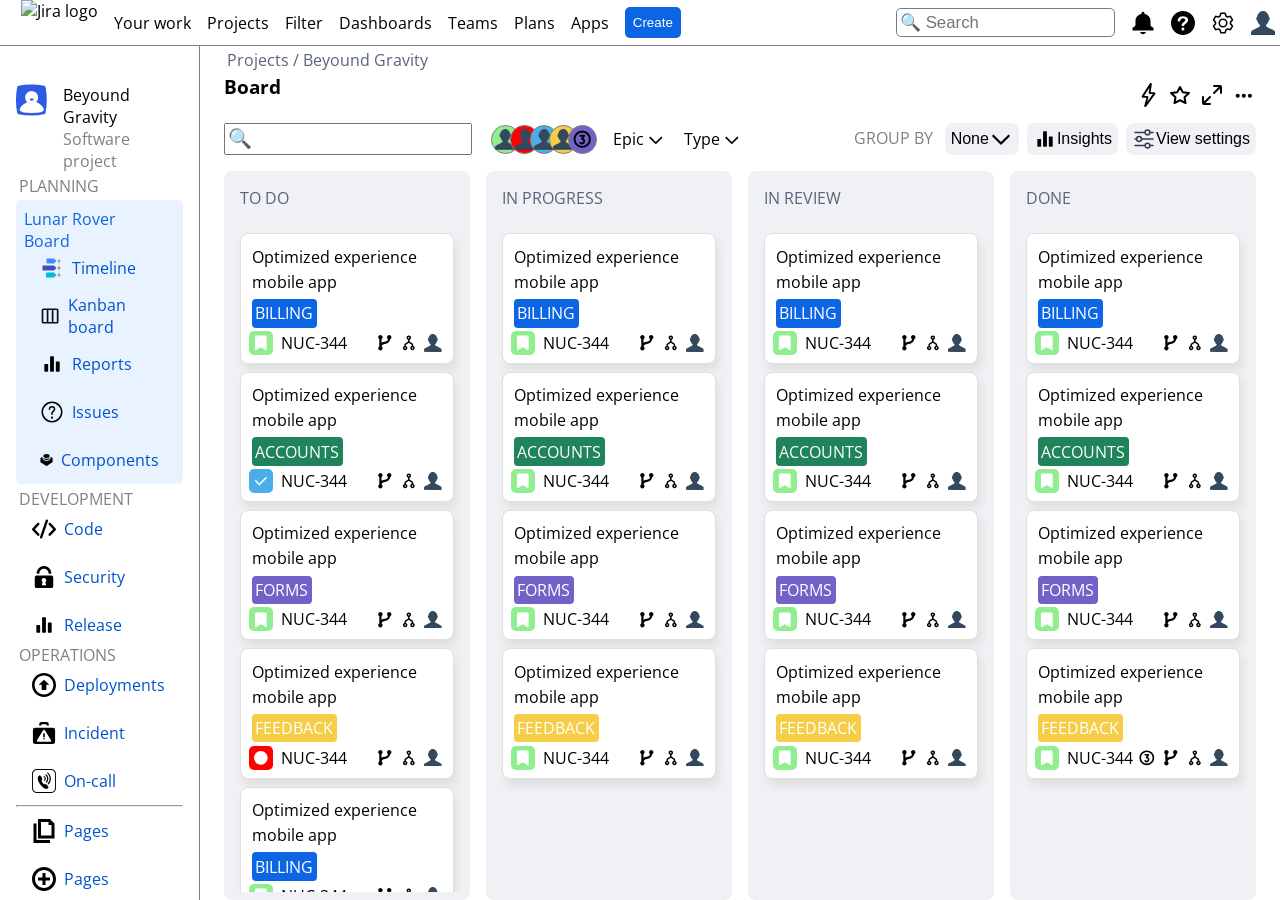
==== commit ae0eddc5: "style:improve css class remove some redundant styles and complete the incomplete styles" ====
--- a/index.html
+++ b/index.html
@@ -13,15 +13,31 @@
 </head>
 <body>
     <div class="container">
+
+
         <!-- header -->
         <header class="header flex justify-space-between">
             
             <section class="flex align-item-center gap">
-                <i class="hamburger fa-solid fa-bars" ></i>
-
-                <picture class="logo-container">
-                    <img src="https://www.pngall.com/wp-content/uploads/15/Jira-Logo-PNG-HD-Image.png" alt="Jira logo" height="100%" width="100%" />
-                </picture>
+                <label for="hidden-checkbox">
+                    <i class="hamburger fa-solid fa-bars" ></i>
+                </label>
+
+                <figure class="logo-container">
+                    <img src="https://www.pngall.com/wp-content/uploads/15/Jira-Logo-PNG-HD-Image.png" alt="Jira logo" height="100%" width="auto" />
+                </figure>
+                
+                <!-- drop down -->
+                <select class="dropdown">
+                    <option>Your Work</option>
+                    <option>Projects</option>
+                    <option>Filter</option>
+                    <option>Dashboard</option>
+                    <option>Teams</option>
+                    <option>Plans</option>
+                    <option>Apps</option>
+
+                </select>
 
                 <nav class="flex gap nav">
                     <a href="">Your work</a>
@@ -36,9 +52,9 @@
             </section>
             
             <section class="flex gap align-item-center">
-                <input type="text" placeholder="🔍 Search.." class="search"/>
+                <input type="text" placeholder="🔍 Search" class="search"/>
                 
-                <picture class="icon-container">
+                <figure class="icon-container">
                     <svg version="1.1" id="collecticon-" xmlns="http://www.w3.org/2000/svg" xmlns:xlink="http://www.w3.org/1999/xlink" x="0px"
                          y="0px" width="100%" height="100%" viewBox="0 0 16 16" enable-background="new 0 0 16 16" xml:space="preserve">
                     <rect id="svgGrid" y="0" fill="none" width="16" height="16"/>
@@ -46,37 +62,42 @@
                         c0,1.103-0.897,2-2,2v2h14v-2C13.897,11,13,10.103,13,9z M8,15.5c0.931,0,1.716-0.638,1.938-1.5H6.062
                         C6.284,14.862,7.069,15.5,8,15.5z"/>
                     </svg>
-                </picture>
-
-                <picture class="icon-container">
+                </figure>
+
+                <figure class="icon-container">
                     <svg width="100%" height="100%" viewBox="0 0 16 16" xmlns="http://www.w3.org/2000/svg">
                         <path fill="#000000" fill-rule="evenodd" d="M8,16 C3.58172,16 0,12.4183 0,8 C0,3.58172 3.58172,0 8,0 C12.4183,0 16,3.58172 16,8 C16,12.4183 12.4183,16 8,16 Z M4.4325,6.19122 C4.4325,5.7729 4.57483,5.34907 4.8595,4.91974 C5.14417,4.49041 5.5595,4.13484 6.1055,3.85303 C6.6515,3.57121 7.28848,3.43033 8.01648,3.43033 C8.69315,3.43033 9.2905,3.54811 9.8085,3.78369 C10.3265,4.01927 10.7267,4.33961 11.009,4.74472 C11.2913,5.14983 11.4325,5.59017 11.4325,6.06573 C11.4325,6.44002 11.352,6.76805 11.191,7.04987 C11.03,7.33168 10.8387,7.57497 10.617,7.77972 C10.3953,7.98448 9.9975,8.32904 9.42349,8.81342 C9.26483,8.94992 9.13766,9.06989 9.04199,9.17337 C8.94633,9.27685 8.87516,9.37153 8.82849,9.4574 C8.4428,10.3468 6.77018,10.2464 7.0925,9.00165 C7.21383,8.73084 7.37483,8.49306 7.5755,8.2883 C7.77617,8.08354 8.04681,7.84026 8.38748,7.55844 C8.68615,7.31185 8.902,7.12583 9.035,7.00034 C9.168,6.87484 9.28,6.73502 9.371,6.5809 C9.462,6.42678 9.50748,6.25946 9.50748,6.07892 C9.50748,5.72665 9.36867,5.42944 9.091,5.18726 C8.81334,4.94507 8.45515,4.82397 8.01648,4.82397 C7.50314,4.82397 7.12514,4.94616 6.88248,5.19055 C6.63981,5.43494 6.43448,5.79491 6.26648,6.27048 C6.10781,6.76806 5.80683,7.01685 5.36349,7.01685 C5.10216,7.01685 4.88166,6.92988 4.702,6.75595 C4.52233,6.58202 4.4325,6.39378 4.4325,6.19122 Z M8,13 C7.44771,13 7,12.5523 7,12 C7,11.4477 7.44771,11 8,11 C8.55229,11 9,11.4477 9,12 C9,12.5523 8.55229,13 8,13 Z"/>
                     </svg>
-                </picture>
-                <picture class="icon-container">
+                </figure>
+                <figure class="icon-container">
                     <svg width="100%" height="100%" viewBox="0 0 1024 1024" class="icon" xmlns="http://www.w3.org/2000/svg"><path fill="#000000" d="M600.704 64a32 32 0 0130.464 22.208l35.2 109.376c14.784 7.232 28.928 15.36 42.432 24.512l112.384-24.192a32 32 0 0134.432 15.36L944.32 364.8a32 32 0 01-4.032 37.504l-77.12 85.12a357.12 357.12 0 010 49.024l77.12 85.248a32 32 0 014.032 37.504l-88.704 153.6a32 32 0 01-34.432 15.296L708.8 803.904c-13.44 9.088-27.648 17.28-42.368 24.512l-35.264 109.376A32 32 0 01600.704 960H423.296a32 32 0 01-30.464-22.208L357.696 828.48a351.616 351.616 0 01-42.56-24.64l-112.32 24.256a32 32 0 01-34.432-15.36L79.68 659.2a32 32 0 014.032-37.504l77.12-85.248a357.12 357.12 0 010-48.896l-77.12-85.248A32 32 0 0179.68 364.8l88.704-153.6a32 32 0 0134.432-15.296l112.32 24.256c13.568-9.152 27.776-17.408 42.56-24.64l35.2-109.312A32 32 0 01423.232 64H600.64zm-23.424 64H446.72l-36.352 113.088-24.512 11.968a294.113 294.113 0 00-34.816 20.096l-22.656 15.36-116.224-25.088-65.28 113.152 79.68 88.192-1.92 27.136a293.12 293.12 0 000 40.192l1.92 27.136-79.808 88.192 65.344 113.152 116.224-25.024 22.656 15.296a294.113 294.113 0 0034.816 20.096l24.512 11.968L446.72 896h130.688l36.48-113.152 24.448-11.904a288.282 288.282 0 0034.752-20.096l22.592-15.296 116.288 25.024 65.28-113.152-79.744-88.192 1.92-27.136a293.12 293.12 0 000-40.256l-1.92-27.136 79.808-88.128-65.344-113.152-116.288 24.96-22.592-15.232a287.616 287.616 0 00-34.752-20.096l-24.448-11.904L577.344 128zM512 320a192 192 0 110 384 192 192 0 010-384zm0 64a128 128 0 100 256 128 128 0 000-256z"/></svg>
-                </picture>
-                <picture class="icon-container">
+                </figure>
+                <figure class="icon-container">
                     <svg width="100%" height="100%" viewBox="0 0 24 24" xmlns:rdf="http://www.w3.org/1999/02/22-rdf-syntax-ns#" xmlns="http://www.w3.org/2000/svg" version="1.1" xmlns:cc="http://creativecommons.org/ns#" xmlns:dc="http://purl.org/dc/elements/1.1/">
   <g transform="translate(0 -1028.4)">
     <path d="m12 0c-0.405 0-0.805 0.060326-1.188 0.15625-0.224 0.05678-0.44 0.13135-0.656 0.21875-0.083 0.03401-0.1679 0.05534-0.2498 0.09375-0.034 0.01583-0.06 0.04594-0.0937 0.0625-0.2032 0.10058-0.4021 0.21704-0.5937 0.34375-0.027 0.0174-0.0671 0.01339-0.0938 0.03125-0.0563 0.03864-0.101 0.08419-0.1562 0.12495-0.1569 0.1126-0.3216 0.216-0.4688 0.3438-0.1342 0.1207-0.2494 0.2724-0.375 0.4062-0.4251 0.4359-0.7936 0.8971-1.0938 1.4376-0.5154 0.9034-0.9002 1.9205-1.0624 2.9687-0.0783-0.0165-0.1501-0.0224-0.2188 0-0.5251 0.171-0.6545 1.1685-0.3125 2.2187 0.2007 0.6163 0.5346 1.1015 0.875 1.375 0.4573 1.7778 1.4257 3.2598 2.6875 4.1878v1.031l-1 1-2 1c-1.6173 0.801-3.2284 1.605-4.8438 2.406-0.89513 0.54-1.2415 1.6-1.1562 2.594 0.041664 0.626-0.18448 1.427 0.4375 1.844 0.5909 0.304 1.2959 0.106 1.9375 0.156 1.8766-0.001 3.7484 0 5.625 0 2.669 0.001 5.331 0 8 0 2.367 0 4.727 0.004 7.094 0 0.768-0.054 0.981-0.865 0.906-1.5 0.014-0.932 0.069-1.976-0.656-2.688-0.592-0.602-1.434-0.84-2.156-1.25-1.061-0.525-2.128-1.037-3.188-1.562l-2-1-1-1v-1.031c1.262-0.928 2.23-2.41 2.688-4.1878 0.34-0.2736 0.674-0.7588 0.874-1.375 0.342-1.0502 0.213-2.0477-0.312-2.2187-0.069-0.0224-0.14-0.0165-0.219 0-0.162-1.0482-0.547-2.0653-1.062-2.9687-0.3-0.5405-0.669-1.0017-1.094-1.4376-0.126-0.1338-0.241-0.2855-0.375-0.4062-0.006-0.0055-0.025 0.0055-0.031 0-0.392-0.3499-0.827-0.61894-1.281-0.84375-0.115-0.05622-0.227-0.10854-0.344-0.15625-0.084-0.03401-0.165-0.06426-0.25-0.09375-0.255-0.08848-0.516-0.17356-0.782-0.21875-0.02-0.003405-0.042 0.003148-0.062 0-0.249-0.039144-0.495-0.06525-0.75-0.0625z" transform="translate(0 1028.4)" fill="#34495e"/>
     <path d="m0 1051.4c0.026419 0.3 0.12651 0.6 0.4375 0.8 0.5909 0.3 1.2959 0.1 1.9375 0.2h5.625 8 7.094c0.576-0.1 0.842-0.5 0.906-1h-24z" fill="#2c3e50"/>
   </g>
 </svg>
-                </picture>
+                </figure>
 
             </section>
         </header>
-        
+      
+
         <!-- navigation -->
         <nav class="sidebar-container">
+              
+        <!-- Hidden Checkbox -->
+        <input type="checkbox" id="hidden-checkbox" class="checkbox" />
+
             <!-- profile -->
             <section class="flex gap">
-                <picture class="sidebar-profile-container">
+                <figure class="sidebar-profile-container">
                     <svg width="100%" height="100%" viewBox="0 0 43.015 43.015" xmlns="http://www.w3.org/2000/svg">
   <path id="profile" d="M527.352,255.432a2.6,2.6,0,0,1-1.915,1.915,98.592,98.592,0,0,1-35.891,0,2.6,2.6,0,0,1-1.915-1.915,98.571,98.571,0,0,1,0-35.888,2.6,2.6,0,0,1,1.915-1.915,98.592,98.592,0,0,1,35.891,0,2.6,2.6,0,0,1,1.915,1.915A98.567,98.567,0,0,1,527.352,255.432ZM520.825,244.6a24.835,24.835,0,0,0-6.644-4.225,9.1,9.1,0,1,0-12.647.136,25.24,25.24,0,0,0-6.31,4.089q-12.8,11.021,12.8,11.021T520.825,244.6Zm-12.8-6.049c-1.477,0-2.674-.716-2.674-1.6a1,1,0,0,1,.094-.4,2.626,2.626,0,0,1-.094-.663h.688a3.939,3.939,0,0,1,3.973,0h.688a2.626,2.626,0,0,1-.094.663,1,1,0,0,1,.094.4C510.7,237.832,509.5,238.548,508.024,238.548Z" transform="translate(-485.984 -215.983)" fill="#2d5be2"/>
                     </svg>
-                </picture>
+                </figure>
                 
                 <div class="flex-grow gap profile">
                     <p class="simple-p">Beyound Gravity</p>
@@ -85,15 +106,15 @@
             </section>
 
             <!-- Planning -->
-            <article class="navigation">
+            <article class="navigation ">
                 <p>PLANNING</p>
-                <div>
-                    <p class="simple-p">Lunar Rover</p>
-                    <p class="simple-p">Board</p>
+                <div class="bg-light-blue">
+                    <p class="simple-p color-dark-blue">Lunar Rover</p>
+                    <p class="simple-p color-dark-blue">Board</p>
                     <div class="flex flex-col gap">
                         
                         <a href="#" class="navlink flex gap-05 align-item-center">
-                            <picture class="icon-container">
+                            <figure class="icon-container">
                                 <svg width="100%" height="100%" viewBox="0 0 48 48" version="1.1" xmlns="http://www.w3.org/2000/svg" enable-background="new 0 0 48 48" xmlns:xlink="http://www.w3.org/1999/xlink" transform="matrix(-1,1.2246467991473532e-16,-1.2246467991473532e-16,-1,0,0)">
                                     <path fill="#3F51B5" d="M42,29H20.8c-0.5,0-1-0.2-1.4-0.6l-3.7-3.7c-0.4-0.4-0.4-1,0-1.4l3.7-3.7c0.4-0.4,0.9-0.6,1.4-0.6H42 c0.6,0,1,0.4,1,1v8C43,28.6,42.6,29,42,29z"></path>
                                     <rect x="9" y="6" fill="#CFD8DC" width="2" height="36"></rect>
@@ -105,26 +126,26 @@
                                     <path fill="#448AFF" d="M34,43H20.8c-0.5,0-1-0.2-1.4-0.6l-3.7-3.7c-0.4-0.4-0.4-1,0-1.4l3.7-3.7c0.4-0.4,0.9-0.6,1.4-0.6H34 c0.6,0,1,0.4,1,1v8C35,42.6,34.6,43,34,43z"></path>
                                     <path fill="#00BCD4" d="M35,15H20.8c-0.5,0-1-0.2-1.4-0.6l-3.7-3.7c-0.4-0.4-0.4-1,0-1.4l3.7-3.7C19.8,5.2,20.3,5,20.8,5H35 c0.6,0,1,0.4,1,1v8C36,14.6,35.6,15,35,15z"></path>
                                 </svg>
-                            </picture>Timeline</a>
+                            </figure>Timeline</a>
 
                         <a class="navlink flex gap-05 align-item-center" href="#">
-                            <picture class="icon-container">
+                            <figure class="icon-container">
                                 <svg width="100%" height="100%" viewBox="0 0 24 24" fill="none" xmlns="http://www.w3.org/2000/svg"><path d="M2 5a2 2 0 0 1 2-2h16a2 2 0 0 1 2 2v14a2 2 0 0 1-2 2H4a2 2 0 0 1-2-2V5zm6 0H4v14h4V5zm2 0v14h4V5h-4zm6 0v14h4V5h-4z" fill="#0D0D0D"/></svg>
-                            </picture>
+                            </figure>
                             Kanban board</a>
                         <a class="navlink flex gap-05 align-item-center" href="#">
-                            <picture class="icon-container">
+                            <figure class="icon-container">
                                 <svg xmlns="http://www.w3.org/2000/svg" fill="#000000" width="100%" height="100%" viewBox="0 0 36 36"><rect x="6.48" y="18" width="5.76" height="11.52" rx="1" ry="1"/><rect x="15.12" y="6.48" width="5.76" height="23.04" rx="1" ry="1"/><rect x="23.76" y="14.16" width="5.76" height="15.36" rx="1" ry="1"/></svg>
-                            </picture>
+                            </figure>
                             Reports
                         </a>
                         <a class="navlink flex gap-05 align-item-center" href="#">
-                            <picture class="icon-container">
+                            <figure class="icon-container">
                                 <svg width="100%" height="100%" viewBox="0 0 1024 1024" class="icon"  version="1.1" xmlns="http://www.w3.org/2000/svg"><path d="M512 64C264.96 64 64 264.96 64 512s200.96 448 448 448 448-200.96 448-448-200.96-448-448-448z m0 831.744A384.128 384.128 0 0 1 128.256 512 384.128 384.128 0 0 1 512 128.256 384.128 384.128 0 0 1 895.744 512 384.192 384.192 0 0 1 512 895.744zM512 254.08a140.16 140.16 0 0 0-140.672 139.392 32.128 32.128 0 0 0 64.32 0c0-42.112 33.536-75.136 76.352-75.136 42.112 0 76.352 34.56 76.352 76.992 0 16-22.912 38.976-43.2 59.2-30.592 30.592-65.28 65.28-65.28 111.744v45.888a32.128 32.128 0 1 0 64.256 0v-45.888c0-19.84 23.68-43.52 46.464-66.304 29.056-29.056 62.08-62.016 62.08-104.64A141.12 141.12 0 0 0 512 254.08z m-48.192 500.928a48.192 48.192 0 1 0 96.384 0 48.192 48.192 0 0 0-96.384 0z" fill="#000000" /></svg>
-                            </picture>
+                            </figure>
                             Issues</a>
                         <a class="navlink flex gap-05 align-item-center" href="#">
-                            <picture class="icon-container">
+                            <figure class="icon-container">
                                 <svg fill="#000000" height="100%" width="100%" version="1.1" id="Icons" xmlns="http://www.w3.org/2000/svg" xmlns:xlink="http://www.w3.org/1999/xlink" 
                                 	 viewBox="0 0 32 32" xml:space="preserve">
                                 <g>
@@ -136,7 +157,7 @@
                                 	C1,11.8,1,11.9,1,12v9c0,0.3,0.2,0.7,0.5,0.8l14,9c0,0,0.1,0,0.1,0c0,0,0.1,0,0.1,0c0.1,0,0.2,0.1,0.3,0.1s0.2,0,0.3-0.1
                                 	c0,0,0.1,0,0.1,0c0,0,0.1,0,0.1,0l14-9c0.3-0.2,0.5-0.5,0.5-0.8v-9C31,11.9,31,11.8,30.9,11.7z"/>
                                 </svg>
-                            </picture>
+                            </figure>
                             Components</a>
                     </div>
                 </div>
@@ -146,12 +167,12 @@
                 <p>DEVELOPMENT</p>
                     <div class="flex flex-col gap">     
                         <a href="#" class="navlink gap-05 flex align-item-center">
-                            <picture class="icon-container">
+                            <figure class="icon-container">
                                 <svg fill="#000000" width="100%" height="100%" viewBox="0 -2 20 20" xmlns="http://www.w3.org/2000/svg"><path d="M12.7361611,0.063952038 C13.2551391,0.263360331 13.5227261,0.869148905 13.3338336,1.41701869 L8.54555162,15.3051026 C8.35665911,15.8529724 7.78281676,16.1354563 7.26383885,15.936048 C6.74486095,15.7366397 6.47727387,15.1308511 6.66616638,14.5829813 L11.4544484,0.694897379 C11.6433409,0.147027596 12.2171832,-0.135456255 12.7361611,0.063952038 Z M2.41421356,8.25614867 L5.94974747,11.9885083 C6.34027176,12.4007734 6.34027176,13.0691871 5.94974747,13.4814522 C5.55922318,13.8937173 4.9260582,13.8937173 4.53553391,13.4814522 L0.292893219,9.0026206 C-0.0976310729,8.59035554 -0.0976310729,7.9219418 0.292893219,7.50967674 L4.53553391,3.03084515 C4.9260582,2.61858008 5.55922318,2.61858008 5.94974747,3.03084515 C6.34027176,3.44311021 6.34027176,4.11152395 5.94974747,4.52378901 L2.41421356,8.25614867 Z M17.5857864,8.25614867 L14.0502525,4.52378901 C13.6597282,4.11152395 13.6597282,3.44311021 14.0502525,3.03084515 C14.4407768,2.61858008 15.0739418,2.61858008 15.4644661,3.03084515 L19.7071068,7.50967674 C20.0976311,7.9219418 20.0976311,8.59035554 19.7071068,9.0026206 L15.4644661,13.4814522 C15.0739418,13.8937173 14.4407768,13.8937173 14.0502525,13.4814522 C13.6597282,13.0691871 13.6597282,12.4007734 14.0502525,11.9885083 L17.5857864,8.25614867 Z"/></svg>
-                            </picture>Code</a>
+                            </figure>Code</a>
 
                         <a class="navlink gap-05 flex align-item-center" href="#">
-                            <picture class="icon-container">
+                            <figure class="icon-container">
                                <svg fill="#000000" xmlns="http://www.w3.org/2000/svg" 
                                 	 width="100%" height="100%" viewBox="0 0 52 52" enable-background="new 0 0 52 52" xml:space="preserve">
                                 <g>
@@ -163,12 +184,12 @@
                                 		c0,1.6-0.8,3.1-2.1,3.9L30.6,42.7z"/>
                                 </g>
                                 </svg>
-                            </picture>
+                            </figure>
                             Security</a>
                         <a class="navlink flex gap-05 align-item-center" href="#">
-                            <picture class="icon-container">
+                            <figure class="icon-container">
                                 <svg xmlns="http://www.w3.org/2000/svg" fill="#000000" width="100%" height="100%" viewBox="0 0 36 36"><rect x="6.48" y="18" width="5.76" height="11.52" rx="1" ry="1"/><rect x="15.12" y="6.48" width="5.76" height="23.04" rx="1" ry="1"/><rect x="23.76" y="14.16" width="5.76" height="15.36" rx="1" ry="1"/></svg>
-                            </picture>
+                            </figure>
                             Release
                         </a>
                     </div>
@@ -179,7 +200,7 @@
                     <div class="flex flex-col gap">
                         
                         <a href="#" class="navlink gap-05 flex align-item-center">
-                            <picture class="icon-container">
+                            <figure class="icon-container">
                                 <svg version="1.1"
                                 	 id="svg2" xmlns:dc="http://purl.org/dc/elements/1.1/" xmlns:cc="http://creativecommons.org/ns#" xmlns:rdf="http://www.w3.org/1999/02/22-rdf-syntax-ns#" xmlns:svg="http://www.w3.org/2000/svg" xmlns:sodipodi="http://sodipodi.sourceforge.net/DTD/sodipodi-0.dtd" xmlns:inkscape="http://www.inkscape.org/namespaces/inkscape" sodipodi:docname="upload.svg" inkscape:version="0.48.4 r9939"
                                 	 xmlns="http://www.w3.org/2000/svg" xmlns:xlink="http://www.w3.org/1999/xlink"  width="100%" height="100%"
@@ -189,15 +210,15 @@
                                 	c0,259.305,210.196,469.564,469.565,469.564S1069.564,859.305,1069.564,600C1069.564,340.696,859.369,130.435,600,130.435z
                                 	 M717.392,851.087H482.608V584.348H335.87L600,335.87l264.131,248.478H717.392V851.087L717.392,851.087z"/>
                                 </svg>
-                            </picture>Deployments</a>
+                            </figure>Deployments</a>
 
                         <a class="navlink gap-05 flex align-item-center" href="#">
-                            <picture class="icon-container">
+                            <figure class="icon-container">
                                 <svg fill="#000000" width="100%" height="100%" viewBox="0 0 52 52" xmlns="http://www.w3.org/2000/svg"><path d="M16.4,10h3.2a.76.76,0,0,0,.8-.8V6.8H31.6V9.2a.76.76,0,0,0,.8.8h3.2a.76.76,0,0,0,.8-.8V6.8A4.81,4.81,0,0,0,31.6,2H20.4a4.81,4.81,0,0,0-4.8,4.8V9.2A.76.76,0,0,0,16.4,10Z"/><path d="M26,36.66a1.79,1.79,0,1,0,1.8,1.79A1.76,1.76,0,0,0,26,36.66Z"/><rect x="24.22" y="26.49" width="3.59" height="8.97" rx="0.6"/><path d="M45.2,14.8H6.8A4.81,4.81,0,0,0,2,19.6V45.2A4.81,4.81,0,0,0,6.8,50H45.2A4.81,4.81,0,0,0,50,45.2V19.6A4.81,4.81,0,0,0,45.2,14.8ZM39.7,45H12.33c-1.5,0-2.34-1.92-1.5-3.29L24.52,19.62a1.7,1.7,0,0,1,3,0L41.19,41.74A2.1,2.1,0,0,1,39.7,45Z"/></svg>
-                            </picture>
+                            </figure>
                             Incident</a>
                         <a class="navlink gap-05 flex align-item-center" href="#">
-                            <picture class="icon-container">
+                            <figure class="icon-container">
                                <svg version="1.1" id="Capa_1" xmlns="http://www.w3.org/2000/svg" xmlns:xlink="http://www.w3.org/1999/xlink" x="0px" y="0px"
 	 viewBox="0 0 395 395" style="enable-background:new 0 0 395 395;" xml:space="preserve">
 <g>
@@ -222,7 +243,7 @@
 		c-36.944,0-67-30.06-67-67.009V81.998C15,45.056,45.056,15,82,15h231.002C349.944,15,380,45.056,380,81.998V312.991z"/>
 </g>
 </svg>
-                            </picture>
+                            </figure>
                             On-call
                         </a>
                     </div>
@@ -233,19 +254,19 @@
                     <div class="flex flex-col gap">
                         
                         <a href="#" class="navlink gap-05 flex align-item-center">
-                            <picture class="icon-container">
+                            <figure class="icon-container">
                                 <svg width="100%" height="100%" viewBox="0 0 16 16" version="1.1" xmlns="http://www.w3.org/2000/svg" xmlns:xlink="http://www.w3.org/1999/xlink">
   <rect width="16" height="16" id="icon-bound" fill="none" />
   <path d="M3,3H1v13h11v-2H3V3z M12,0H4v13h11V3L12,0z M13,11H6V2h5v2h2V11z" />
                                 </svg>
-                            </picture>Pages</a>
+                            </figure>Pages</a>
 
                         <a class="navlink gap-05 flex align-item-center" href="#">
-                            <picture class="icon-container">
+                            <figure class="icon-container">
                                 <svg fill="#000000" width="100%" height="100%" viewBox="0 0 512 512" id="_14_Add" data-name="14 Add" xmlns="http://www.w3.org/2000/svg">
   <path id="Path_19" data-name="Path 19" d="M256,512C114.625,512,0,397.391,0,256S114.625,0,256,0C397.391,0,512,114.609,512,256S397.391,512,256,512Zm0-448C149.969,64,64,149.969,64,256s85.969,192,192,192c106.047,0,192-85.969,192-192S362.047,64,256,64Zm32,320H224V288H128V224h96V128h64v96h96v64H288Z" fill-rule="evenodd"/>
 </svg>
-                            </picture>
+                            </figure>
                             Pages</a>
                     </div>
             </article>
@@ -267,25 +288,25 @@
                         </div>
                     </article>
                     <article class="heading-icons flex gap-05 align-item-flex-end">
-                            <picture class="icon icon-container">
+                            <figure class="icon icon-container">
                                 <svg version="1.1" id="Layer_1" xmlns="http://www.w3.org/2000/svg" xmlns:xlink="http://www.w3.org/1999/xlink" width="100%" height="100%" viewBox="0 0 64 64" enable-background="new 0 0 64 64" xml:space="preserve">
   <polygon fill="none" stroke="#000000" stroke-width="5" stroke-linejoin="bevel" stroke-miterlimit="10" points="40,1 17,37 31,37 
 	24,63 50,27 36,27 "/>
                                 </svg>
-                            </picture>
-                            <picture class="icon icon-container">
+                            </figure>
+                            <figure class="icon icon-container">
                                 <svg fill="#000000" width="100%" height="100%" viewBox="0 0 24 24" id="star" data-name="Line Color" xmlns="http://www.w3.org/2000/svg" class="icon line-color"><polygon id="primary" points="12 4 9.22 9.27 3 10.11 7.5 14.21 6.44 20 12 17.27 17.56 20 16.5 14.21 21 10.11 14.78 9.27 12 4" style="fill: none; stroke: rgb(0, 0, 0); stroke-linecap: round; stroke-linejoin: round; stroke-width: 2;"></polygon></svg>
-                            </picture>
-                            <picture class="icon icon-container">
+                            </figure>
+                            <figure class="icon icon-container">
                                 <svg fill="#000000" width="100%" height="100%" viewBox="0 0 24 24" id="maximize" data-name="Flat Color" xmlns="http://www.w3.org/2000/svg" class="icon flat-color"><path id="primary" d="M10.71,14.71,5.41,20H10a1,1,0,0,1,0,2H4a2,2,0,0,1-2-2V14a1,1,0,0,1,2,0v4.59l5.29-5.3a1,1,0,0,1,1.42,1.42ZM20,2H14a1,1,0,0,0,0,2h4.59l-5.3,5.29a1,1,0,0,0,0,1.42,1,1,0,0,0,1.42,0L20,5.41V10a1,1,0,0,0,2,0V4A2,2,0,0,0,20,2Z" style="fill: rgb(0, 0, 0);"></path></svg>
-                            </picture>
-                            <picture class="icon icon-container">
+                            </figure>
+                            <figure class="icon icon-container">
                                 <svg fill="#000000" xmlns="http://www.w3.org/2000/svg" 
                                      width="100%" height="100%" viewBox="0 0 52 52" enable-background="new 0 0 52 52" xml:space="preserve">
                                 <path d="M8,20c3.3,0,6,2.7,6,6s-2.7,6-6,6s-6-2.7-6-6S4.7,20,8,20z M26,20c3.3,0,6,2.7,6,6s-2.7,6-6,6s-6-2.7-6-6
                                     S22.7,20,26,20z M44,20c3.3,0,6,2.7,6,6s-2.7,6-6,6s-6-2.7-6-6S40.7,20,44,20z"/>
                                 </svg>
-                            </picture>
+                            </figure>
                     </article>
                 </section>
 
@@ -293,72 +314,73 @@
                 <section class="board-section2 flex justify-space-between">
 
 
-                    <article class="flex align-item-center gap">
+                    <article class="filter-dropdown flex align-item-center gap">
                         <input type="text" placeholder="🔍" class="filter-search"/>
                         <div class="flex filter-icons">
-                            <picture class="big-icon-container bg-green">
+                            <figure class="big-icon-container bg-green">
                                 <svg width="100%" height="100%" viewBox="0 0 24 24" xmlns:rdf="http://www.w3.org/1999/02/22-rdf-syntax-ns#" xmlns="http://www.w3.org/2000/svg" version="1.1" xmlns:cc="http://creativecommons.org/ns#" xmlns:dc="http://purl.org/dc/elements/1.1/">
       <g transform="translate(0 -1028.4)">
         <path d="m12 0c-0.405 0-0.805 0.060326-1.188 0.15625-0.224 0.05678-0.44 0.13135-0.656 0.21875-0.083 0.03401-0.1679 0.05534-0.2498 0.09375-0.034 0.01583-0.06 0.04594-0.0937 0.0625-0.2032 0.10058-0.4021 0.21704-0.5937 0.34375-0.027 0.0174-0.0671 0.01339-0.0938 0.03125-0.0563 0.03864-0.101 0.08419-0.1562 0.12495-0.1569 0.1126-0.3216 0.216-0.4688 0.3438-0.1342 0.1207-0.2494 0.2724-0.375 0.4062-0.4251 0.4359-0.7936 0.8971-1.0938 1.4376-0.5154 0.9034-0.9002 1.9205-1.0624 2.9687-0.0783-0.0165-0.1501-0.0224-0.2188 0-0.5251 0.171-0.6545 1.1685-0.3125 2.2187 0.2007 0.6163 0.5346 1.1015 0.875 1.375 0.4573 1.7778 1.4257 3.2598 2.6875 4.1878v1.031l-1 1-2 1c-1.6173 0.801-3.2284 1.605-4.8438 2.406-0.89513 0.54-1.2415 1.6-1.1562 2.594 0.041664 0.626-0.18448 1.427 0.4375 1.844 0.5909 0.304 1.2959 0.106 1.9375 0.156 1.8766-0.001 3.7484 0 5.625 0 2.669 0.001 5.331 0 8 0 2.367 0 4.727 0.004 7.094 0 0.768-0.054 0.981-0.865 0.906-1.5 0.014-0.932 0.069-1.976-0.656-2.688-0.592-0.602-1.434-0.84-2.156-1.25-1.061-0.525-2.128-1.037-3.188-1.562l-2-1-1-1v-1.031c1.262-0.928 2.23-2.41 2.688-4.1878 0.34-0.2736 0.674-0.7588 0.874-1.375 0.342-1.0502 0.213-2.0477-0.312-2.2187-0.069-0.0224-0.14-0.0165-0.219 0-0.162-1.0482-0.547-2.0653-1.062-2.9687-0.3-0.5405-0.669-1.0017-1.094-1.4376-0.126-0.1338-0.241-0.2855-0.375-0.4062-0.006-0.0055-0.025 0.0055-0.031 0-0.392-0.3499-0.827-0.61894-1.281-0.84375-0.115-0.05622-0.227-0.10854-0.344-0.15625-0.084-0.03401-0.165-0.06426-0.25-0.09375-0.255-0.08848-0.516-0.17356-0.782-0.21875-0.02-0.003405-0.042 0.003148-0.062 0-0.249-0.039144-0.495-0.06525-0.75-0.0625z" transform="translate(0 1028.4)" fill="#34495e"/>
         <path d="m0 1051.4c0.026419 0.3 0.12651 0.6 0.4375 0.8 0.5909 0.3 1.2959 0.1 1.9375 0.2h5.625 8 7.094c0.576-0.1 0.842-0.5 0.906-1h-24z" fill="#2c3e50"/>
       </g>
                                 </svg>
-                            </picture>
-                            <picture class="big-icon-container bg-red">
+                            </figure>
+                            <figure class="big-icon-container bg-red">
                                 <svg width="100%" height="100%" viewBox="0 0 24 24" xmlns:rdf="http://www.w3.org/1999/02/22-rdf-syntax-ns#" xmlns="http://www.w3.org/2000/svg" version="1.1" xmlns:cc="http://creativecommons.org/ns#" xmlns:dc="http://purl.org/dc/elements/1.1/">
       <g transform="translate(0 -1028.4)">
         <path d="m12 0c-0.405 0-0.805 0.060326-1.188 0.15625-0.224 0.05678-0.44 0.13135-0.656 0.21875-0.083 0.03401-0.1679 0.05534-0.2498 0.09375-0.034 0.01583-0.06 0.04594-0.0937 0.0625-0.2032 0.10058-0.4021 0.21704-0.5937 0.34375-0.027 0.0174-0.0671 0.01339-0.0938 0.03125-0.0563 0.03864-0.101 0.08419-0.1562 0.12495-0.1569 0.1126-0.3216 0.216-0.4688 0.3438-0.1342 0.1207-0.2494 0.2724-0.375 0.4062-0.4251 0.4359-0.7936 0.8971-1.0938 1.4376-0.5154 0.9034-0.9002 1.9205-1.0624 2.9687-0.0783-0.0165-0.1501-0.0224-0.2188 0-0.5251 0.171-0.6545 1.1685-0.3125 2.2187 0.2007 0.6163 0.5346 1.1015 0.875 1.375 0.4573 1.7778 1.4257 3.2598 2.6875 4.1878v1.031l-1 1-2 1c-1.6173 0.801-3.2284 1.605-4.8438 2.406-0.89513 0.54-1.2415 1.6-1.1562 2.594 0.041664 0.626-0.18448 1.427 0.4375 1.844 0.5909 0.304 1.2959 0.106 1.9375 0.156 1.8766-0.001 3.7484 0 5.625 0 2.669 0.001 5.331 0 8 0 2.367 0 4.727 0.004 7.094 0 0.768-0.054 0.981-0.865 0.906-1.5 0.014-0.932 0.069-1.976-0.656-2.688-0.592-0.602-1.434-0.84-2.156-1.25-1.061-0.525-2.128-1.037-3.188-1.562l-2-1-1-1v-1.031c1.262-0.928 2.23-2.41 2.688-4.1878 0.34-0.2736 0.674-0.7588 0.874-1.375 0.342-1.0502 0.213-2.0477-0.312-2.2187-0.069-0.0224-0.14-0.0165-0.219 0-0.162-1.0482-0.547-2.0653-1.062-2.9687-0.3-0.5405-0.669-1.0017-1.094-1.4376-0.126-0.1338-0.241-0.2855-0.375-0.4062-0.006-0.0055-0.025 0.0055-0.031 0-0.392-0.3499-0.827-0.61894-1.281-0.84375-0.115-0.05622-0.227-0.10854-0.344-0.15625-0.084-0.03401-0.165-0.06426-0.25-0.09375-0.255-0.08848-0.516-0.17356-0.782-0.21875-0.02-0.003405-0.042 0.003148-0.062 0-0.249-0.039144-0.495-0.06525-0.75-0.0625z" transform="translate(0 1028.4)" fill="#34495e"/>
         <path d="m0 1051.4c0.026419 0.3 0.12651 0.6 0.4375 0.8 0.5909 0.3 1.2959 0.1 1.9375 0.2h5.625 8 7.094c0.576-0.1 0.842-0.5 0.906-1h-24z" fill="#2c3e50"/>
       </g>
                                 </svg>
-                            </picture>
-                            <picture class="big-icon-container bg-blue">
+                            </figure>
+                            <figure class="big-icon-container bg-blue">
                                 <svg width="100%" height="100%" viewBox="0 0 24 24" xmlns:rdf="http://www.w3.org/1999/02/22-rdf-syntax-ns#" xmlns="http://www.w3.org/2000/svg" version="1.1" xmlns:cc="http://creativecommons.org/ns#" xmlns:dc="http://purl.org/dc/elements/1.1/">
       <g transform="translate(0 -1028.4)">
         <path d="m12 0c-0.405 0-0.805 0.060326-1.188 0.15625-0.224 0.05678-0.44 0.13135-0.656 0.21875-0.083 0.03401-0.1679 0.05534-0.2498 0.09375-0.034 0.01583-0.06 0.04594-0.0937 0.0625-0.2032 0.10058-0.4021 0.21704-0.5937 0.34375-0.027 0.0174-0.0671 0.01339-0.0938 0.03125-0.0563 0.03864-0.101 0.08419-0.1562 0.12495-0.1569 0.1126-0.3216 0.216-0.4688 0.3438-0.1342 0.1207-0.2494 0.2724-0.375 0.4062-0.4251 0.4359-0.7936 0.8971-1.0938 1.4376-0.5154 0.9034-0.9002 1.9205-1.0624 2.9687-0.0783-0.0165-0.1501-0.0224-0.2188 0-0.5251 0.171-0.6545 1.1685-0.3125 2.2187 0.2007 0.6163 0.5346 1.1015 0.875 1.375 0.4573 1.7778 1.4257 3.2598 2.6875 4.1878v1.031l-1 1-2 1c-1.6173 0.801-3.2284 1.605-4.8438 2.406-0.89513 0.54-1.2415 1.6-1.1562 2.594 0.041664 0.626-0.18448 1.427 0.4375 1.844 0.5909 0.304 1.2959 0.106 1.9375 0.156 1.8766-0.001 3.7484 0 5.625 0 2.669 0.001 5.331 0 8 0 2.367 0 4.727 0.004 7.094 0 0.768-0.054 0.981-0.865 0.906-1.5 0.014-0.932 0.069-1.976-0.656-2.688-0.592-0.602-1.434-0.84-2.156-1.25-1.061-0.525-2.128-1.037-3.188-1.562l-2-1-1-1v-1.031c1.262-0.928 2.23-2.41 2.688-4.1878 0.34-0.2736 0.674-0.7588 0.874-1.375 0.342-1.0502 0.213-2.0477-0.312-2.2187-0.069-0.0224-0.14-0.0165-0.219 0-0.162-1.0482-0.547-2.0653-1.062-2.9687-0.3-0.5405-0.669-1.0017-1.094-1.4376-0.126-0.1338-0.241-0.2855-0.375-0.4062-0.006-0.0055-0.025 0.0055-0.031 0-0.392-0.3499-0.827-0.61894-1.281-0.84375-0.115-0.05622-0.227-0.10854-0.344-0.15625-0.084-0.03401-0.165-0.06426-0.25-0.09375-0.255-0.08848-0.516-0.17356-0.782-0.21875-0.02-0.003405-0.042 0.003148-0.062 0-0.249-0.039144-0.495-0.06525-0.75-0.0625z" transform="translate(0 1028.4)" fill="#34495e"/>
         <path d="m0 1051.4c0.026419 0.3 0.12651 0.6 0.4375 0.8 0.5909 0.3 1.2959 0.1 1.9375 0.2h5.625 8 7.094c0.576-0.1 0.842-0.5 0.906-1h-24z" fill="#2c3e50"/>
       </g>
                                 </svg>
-                            </picture>
-                            <picture class="big-icon-container bg-yellow">
+                            </figure>
+                            <figure class="big-icon-container bg-yellow">
                                 <svg width="100%" height="100%" viewBox="0 0 24 24" xmlns:rdf="http://www.w3.org/1999/02/22-rdf-syntax-ns#" xmlns="http://www.w3.org/2000/svg" version="1.1" xmlns:cc="http://creativecommons.org/ns#" xmlns:dc="http://purl.org/dc/elements/1.1/">
       <g transform="translate(0 -1028.4)">
         <path d="m12 0c-0.405 0-0.805 0.060326-1.188 0.15625-0.224 0.05678-0.44 0.13135-0.656 0.21875-0.083 0.03401-0.1679 0.05534-0.2498 0.09375-0.034 0.01583-0.06 0.04594-0.0937 0.0625-0.2032 0.10058-0.4021 0.21704-0.5937 0.34375-0.027 0.0174-0.0671 0.01339-0.0938 0.03125-0.0563 0.03864-0.101 0.08419-0.1562 0.12495-0.1569 0.1126-0.3216 0.216-0.4688 0.3438-0.1342 0.1207-0.2494 0.2724-0.375 0.4062-0.4251 0.4359-0.7936 0.8971-1.0938 1.4376-0.5154 0.9034-0.9002 1.9205-1.0624 2.9687-0.0783-0.0165-0.1501-0.0224-0.2188 0-0.5251 0.171-0.6545 1.1685-0.3125 2.2187 0.2007 0.6163 0.5346 1.1015 0.875 1.375 0.4573 1.7778 1.4257 3.2598 2.6875 4.1878v1.031l-1 1-2 1c-1.6173 0.801-3.2284 1.605-4.8438 2.406-0.89513 0.54-1.2415 1.6-1.1562 2.594 0.041664 0.626-0.18448 1.427 0.4375 1.844 0.5909 0.304 1.2959 0.106 1.9375 0.156 1.8766-0.001 3.7484 0 5.625 0 2.669 0.001 5.331 0 8 0 2.367 0 4.727 0.004 7.094 0 0.768-0.054 0.981-0.865 0.906-1.5 0.014-0.932 0.069-1.976-0.656-2.688-0.592-0.602-1.434-0.84-2.156-1.25-1.061-0.525-2.128-1.037-3.188-1.562l-2-1-1-1v-1.031c1.262-0.928 2.23-2.41 2.688-4.1878 0.34-0.2736 0.674-0.7588 0.874-1.375 0.342-1.0502 0.213-2.0477-0.312-2.2187-0.069-0.0224-0.14-0.0165-0.219 0-0.162-1.0482-0.547-2.0653-1.062-2.9687-0.3-0.5405-0.669-1.0017-1.094-1.4376-0.126-0.1338-0.241-0.2855-0.375-0.4062-0.006-0.0055-0.025 0.0055-0.031 0-0.392-0.3499-0.827-0.61894-1.281-0.84375-0.115-0.05622-0.227-0.10854-0.344-0.15625-0.084-0.03401-0.165-0.06426-0.25-0.09375-0.255-0.08848-0.516-0.17356-0.782-0.21875-0.02-0.003405-0.042 0.003148-0.062 0-0.249-0.039144-0.495-0.06525-0.75-0.0625z" transform="translate(0 1028.4)" fill="#34495e"/>
         <path d="m0 1051.4c0.026419 0.3 0.12651 0.6 0.4375 0.8 0.5909 0.3 1.2959 0.1 1.9375 0.2h5.625 8 7.094c0.576-0.1 0.842-0.5 0.906-1h-24z" fill="#2c3e50"/>
       </g>
                                 </svg>
-                            </picture>
-                            <picture class="big-icon-container bg-purple">
+                            </figure>
+                            <figure class="big-icon-container bg-purple">
                                 <svg fill="#000000" width="100%" height="100%" viewBox="0 0 256 256" id="Flat" xmlns="http://www.w3.org/2000/svg">
       <path d="M128,20A108,108,0,1,0,236,128,108.12186,108.12186,0,0,0,128,20Zm0,192a84,84,0,1,1,84-84A84.09562,84.09562,0,0,1,128,212Zm24.28809-88.2832a39.99987,39.99987,0,0,1-56.56934,56.56738,12.0001,12.0001,0,0,1,16.9707-16.9707A15.99967,15.99967,0,1,0,124.00293,136a11.99971,11.99971,0,0,1-9.832-18.87988l14.7832-21.12793h-24.957a12,12,0,0,1,0-24h48a11.99971,11.99971,0,0,1,9.832,18.87988l-18.32226,26.18457A40.17514,40.17514,0,0,1,152.28809,123.7168Z"/>
                                 </svg>
-                            </picture>
+                            </figure>
                         </div>
                         <nav class="flex align-item-center gap ">
-                            <a href="" class="flex align-item-center ">Epic<picture class="icon-container">
+                            <a href="" class="flex align-item-center ">Epic<figure class="icon-container">
                                 <svg fill="#000000" width="100%" height="100%" viewBox="0 -6 524 524" xmlns="http://www.w3.org/2000/svg" ><title>down</title><path d="M64 191L98 157 262 320 426 157 460 191 262 387 64 191Z" /></svg>
-                            </picture></a>
-                            <a href="" class="flex align-item-center ">Type<picture class="icon-container">
+                            </figure></a>
+                            <a href="" class="flex align-item-center ">Type<figure class="icon-container">
                                 <svg fill="#000000" width="100%" height="100%" viewBox="0 -6 524 524" xmlns="http://www.w3.org/2000/svg" ><title>down</title><path d="M64 191L98 157 262 320 426 157 460 191 262 387 64 191Z" /></svg>
-                            </picture></a>
+                            </figure></a>
                         </nav>
                     </article>  
+
                     <article class=" flex gap-05 filter-container">
                         <p class="light-text">GROUP BY</p>
                         
                         <button class="flex align-item-center filter-button">
-                            None<picture class="big-icon-container">
+                            None<figure class="big-icon-container">
                                 <svg fill="#000000" width="100%" height="100%" viewBox="0 -6 524 524" xmlns="http://www.w3.org/2000/svg" ><title>down</title><path d="M64 191L98 157 262 320 426 157 460 191 262 387 64 191Z" /></svg>
-                            </picture></button>
-                        <button class="flex align-item-center filter-button "><picture class="big-icon-container nobg">
+                            </figure></button>
+                        <button class="flex align-item-center filter-button "><figure class="big-icon-container nobg">
                                 <svg xmlns="http://www.w3.org/2000/svg" fill="#000000" width="100%" height="100%" viewBox="0 0 36 36"><rect x="6.48" y="18" width="5.76" height="11.52" rx="1" ry="1"/><rect x="15.12" y="6.48" width="5.76" height="23.04" rx="1" ry="1"/><rect x="23.76" y="14.16" width="5.76" height="15.36" rx="1" ry="1"/></svg>
-                            </picture>Insights</button>
+                            </figure>Insights</button>
                         <button class="flex align-item-center filter-button">
-                            <picture class="big-icon-container nobg">
+                            <figure class="big-icon-container nobg">
                                 <svg width="100%" height="100%" viewBox="0 0 24 24" fill="none" xmlns="http://www.w3.org/2000/svg">
 <path d="M18.48 18.5368H21M4.68 12L3 12.044M4.68 12C4.68 13.3255 5.75451 14.4 7.08 14.4C8.40548 14.4 9.48 13.3255 9.48 12C9.48 10.6745 8.40548 9.6 7.08 9.6C5.75451 9.6 4.68 10.6745 4.68 12ZM10.169 12.0441H21M12.801 5.55124L3 5.55124M21 5.55124H18.48M3 18.5368H12.801M17.88 18.6C17.88 19.9255 16.8055 21 15.48 21C14.1545 21 13.08 19.9255 13.08 18.6C13.08 17.2745 14.1545 16.2 15.48 16.2C16.8055 16.2 17.88 17.2745 17.88 18.6ZM17.88 5.4C17.88 6.72548 16.8055 7.8 15.48 7.8C14.1545 7.8 13.08 6.72548 13.08 5.4C13.08 4.07452 14.1545 3 15.48 3C16.8055 3 17.88 4.07452 17.88 5.4Z" stroke="#363853" stroke-width="1.5" stroke-linecap="round"/>
                                 </svg>
-                            </picture>
+                            </figure>
                             View settings
                         </button>
                     </article>
@@ -380,28 +402,28 @@
                             <p class="highlight highlight-blue">BILLING</p>
                             <div class="flex justify-space-between">
                                 <div class="flex icons align-item-center gap-05">
-                                    <picture class="task-icon-container bg-green">
-                                        <svg fill="#000000" width="100%" height="100%" viewBox="0 0 24 24" id="bookmark" data-name="Flat Color" xmlns="http://www.w3.org/2000/svg" class="icon flat-color"><path id="primary" d="M18,2H6A2,2,0,0,0,4,4V21a1,1,0,0,0,.5.86,1,1,0,0,0,1,0L12,18.15l6.5,3.72A1,1,0,0,0,19,22a.9.9,0,0,0,.5-.14A1,1,0,0,0,20,21V4A2,2,0,0,0,18,2Z" style="fill: #FFF;"></path></svg>
-                                    </picture>
-                                    <p>NUC-344</p>
-                                </div>
-                                <div class="flex">
-                                    <picture class="task-icon-container">
-                                        <svg width="100%" height="100%" viewBox="0 0 16 16" xmlns="http://www.w3.org/2000/svg">
-      <path fill="#000000" fill-rule="evenodd" d="M6,3 C6,3.74028 5.5978,4.38663 5,4.73244 L5,7.99963 C5.83566,7.37194 6.87439,7 8,7 C9.42133,7 10.6118,6.01158 10.9215,4.6846 C10.3673,4.32903 10,3.70741 10,3 C10,1.89543 10.8954,1 12,1 C13.1046,1 14,1.89543 14,3 C14,3.76403 13.5716,4.42799 12.9419,4.76478 C12.5738,7.16318 10.5014,9 8,9 C6.57867,9 5.3882,9.98842 5.07847,11.3154 C5.63273,11.671 6,12.2926 6,13 C6,14.1046 5.10457,15 4,15 C2.89543,15 2,14.1046 2,13 C2,12.2597 2.4022,11.6134 3,11.2676 L3,4.73244 C2.4022,4.38663 2,3.74028 2,3 C2,1.89543 2.89543,1 4,1 C5.10457,1 6,1.89543 6,3 Z"/>
-    </svg>
-                                    </picture>
-                                    <picture class="task-icon-container">
-                                        <svg fill="#000000" width="100%" height="100%" viewBox="-4 -2 24 24" xmlns="http://www.w3.org/2000/svg" preserveAspectRatio="xMinYMin" class="jam jam-merge"><path d='M8 4a1 1 0 1 0 0-2 1 1 0 0 0 0 2zM7 5.83a3.001 3.001 0 1 1 2.033-.013v2.028c0 .074-.003.148-.008.221a1 1 0 0 0 .462.637l3.086 1.846a3 3 0 0 1 1.46 2.575v1.059a3.001 3.001 0 1 1-2-.024v-1.035a1 1 0 0 0-.487-.858L8.46 10.42a3 3 0 0 1-.444-.324 3 3 0 0 1-.443.324l-3.086 1.846a1 1 0 0 0-.487.858v1.047a3.001 3.001 0 1 1-2 0v-1.047a3 3 0 0 1 1.46-2.575l3.086-1.846a1 1 0 0 0 .462-.637A3.006 3.006 0 0 1 7 7.845V5.829zM3 18a1 1 0 1 0 0-2 1 1 0 0 0 0 2zm10 0a1 1 0 1 0 0-2 1 1 0 0 0 0 2z'/></svg>
-                                    </picture>
-                                    <picture class="task-icon-container">
-                                        <svg width="100%" height="100%" viewBox="0 0 24 24" xmlns:rdf="http://www.w3.org/1999/02/22-rdf-syntax-ns#" xmlns="http://www.w3.org/2000/svg" version="1.1" xmlns:cc="http://creativecommons.org/ns#" xmlns:dc="http://purl.org/dc/elements/1.1/">
-          <g transform="translate(0 -1028.4)">
-            <path d="m12 0c-0.405 0-0.805 0.060326-1.188 0.15625-0.224 0.05678-0.44 0.13135-0.656 0.21875-0.083 0.03401-0.1679 0.05534-0.2498 0.09375-0.034 0.01583-0.06 0.04594-0.0937 0.0625-0.2032 0.10058-0.4021 0.21704-0.5937 0.34375-0.027 0.0174-0.0671 0.01339-0.0938 0.03125-0.0563 0.03864-0.101 0.08419-0.1562 0.12495-0.1569 0.1126-0.3216 0.216-0.4688 0.3438-0.1342 0.1207-0.2494 0.2724-0.375 0.4062-0.4251 0.4359-0.7936 0.8971-1.0938 1.4376-0.5154 0.9034-0.9002 1.9205-1.0624 2.9687-0.0783-0.0165-0.1501-0.0224-0.2188 0-0.5251 0.171-0.6545 1.1685-0.3125 2.2187 0.2007 0.6163 0.5346 1.1015 0.875 1.375 0.4573 1.7778 1.4257 3.2598 2.6875 4.1878v1.031l-1 1-2 1c-1.6173 0.801-3.2284 1.605-4.8438 2.406-0.89513 0.54-1.2415 1.6-1.1562 2.594 0.041664 0.626-0.18448 1.427 0.4375 1.844 0.5909 0.304 1.2959 0.106 1.9375 0.156 1.8766-0.001 3.7484 0 5.625 0 2.669 0.001 5.331 0 8 0 2.367 0 4.727 0.004 7.094 0 0.768-0.054 0.981-0.865 0.906-1.5 0.014-0.932 0.069-1.976-0.656-2.688-0.592-0.602-1.434-0.84-2.156-1.25-1.061-0.525-2.128-1.037-3.188-1.562l-2-1-1-1v-1.031c1.262-0.928 2.23-2.41 2.688-4.1878 0.34-0.2736 0.674-0.7588 0.874-1.375 0.342-1.0502 0.213-2.0477-0.312-2.2187-0.069-0.0224-0.14-0.0165-0.219 0-0.162-1.0482-0.547-2.0653-1.062-2.9687-0.3-0.5405-0.669-1.0017-1.094-1.4376-0.126-0.1338-0.241-0.2855-0.375-0.4062-0.006-0.0055-0.025 0.0055-0.031 0-0.392-0.3499-0.827-0.61894-1.281-0.84375-0.115-0.05622-0.227-0.10854-0.344-0.15625-0.084-0.03401-0.165-0.06426-0.25-0.09375-0.255-0.08848-0.516-0.17356-0.782-0.21875-0.02-0.003405-0.042 0.003148-0.062 0-0.249-0.039144-0.495-0.06525-0.75-0.0625z" transform="translate(0 1028.4)" fill="#34495e"/>
-            <path d="m0 1051.4c0.026419 0.3 0.12651 0.6 0.4375 0.8 0.5909 0.3 1.2959 0.1 1.9375 0.2h5.625 8 7.094c0.576-0.1 0.842-0.5 0.906-1h-24z" fill="#2c3e50"/>
-          </g>
-                                    </svg>
-                                </picture>
+                                    <figure class="task-icon-container bg-green">
+                                        <svg fill="#000000" width="100%" height="100%" viewBox="0 0 24 24" id="bookmark" data-name="Flat Color" xmlns="http://www.w3.org/2000/svg" class="icon flat-color"><path id="primary" d="M18,2H6A2,2,0,0,0,4,4V21a1,1,0,0,0,.5.86,1,1,0,0,0,1,0L12,18.15l6.5,3.72A1,1,0,0,0,19,22a.9.9,0,0,0,.5-.14A1,1,0,0,0,20,21V4A2,2,0,0,0,18,2Z" style="fill: #FFF;"></path></svg>
+                                    </figure>
+                                    <p>NUC-344</p>
+                                </div>
+                                <div class="flex">
+                                    <figure class="task-icon-container">
+                                        <svg width="100%" height="100%" viewBox="0 0 16 16" xmlns="http://www.w3.org/2000/svg">
+      <path fill="#000000" fill-rule="evenodd" d="M6,3 C6,3.74028 5.5978,4.38663 5,4.73244 L5,7.99963 C5.83566,7.37194 6.87439,7 8,7 C9.42133,7 10.6118,6.01158 10.9215,4.6846 C10.3673,4.32903 10,3.70741 10,3 C10,1.89543 10.8954,1 12,1 C13.1046,1 14,1.89543 14,3 C14,3.76403 13.5716,4.42799 12.9419,4.76478 C12.5738,7.16318 10.5014,9 8,9 C6.57867,9 5.3882,9.98842 5.07847,11.3154 C5.63273,11.671 6,12.2926 6,13 C6,14.1046 5.10457,15 4,15 C2.89543,15 2,14.1046 2,13 C2,12.2597 2.4022,11.6134 3,11.2676 L3,4.73244 C2.4022,4.38663 2,3.74028 2,3 C2,1.89543 2.89543,1 4,1 C5.10457,1 6,1.89543 6,3 Z"/>
+    </svg>
+                                    </figure>
+                                    <figure class="task-icon-container">
+                                        <svg fill="#000000" width="100%" height="100%" viewBox="-4 -2 24 24" xmlns="http://www.w3.org/2000/svg" preserveAspectRatio="xMinYMin" class="jam jam-merge"><path d='M8 4a1 1 0 1 0 0-2 1 1 0 0 0 0 2zM7 5.83a3.001 3.001 0 1 1 2.033-.013v2.028c0 .074-.003.148-.008.221a1 1 0 0 0 .462.637l3.086 1.846a3 3 0 0 1 1.46 2.575v1.059a3.001 3.001 0 1 1-2-.024v-1.035a1 1 0 0 0-.487-.858L8.46 10.42a3 3 0 0 1-.444-.324 3 3 0 0 1-.443.324l-3.086 1.846a1 1 0 0 0-.487.858v1.047a3.001 3.001 0 1 1-2 0v-1.047a3 3 0 0 1 1.46-2.575l3.086-1.846a1 1 0 0 0 .462-.637A3.006 3.006 0 0 1 7 7.845V5.829zM3 18a1 1 0 1 0 0-2 1 1 0 0 0 0 2zm10 0a1 1 0 1 0 0-2 1 1 0 0 0 0 2z'/></svg>
+                                    </figure>
+                                    <figure class="task-icon-container">
+                                        <svg width="100%" height="100%" viewBox="0 0 24 24" xmlns:rdf="http://www.w3.org/1999/02/22-rdf-syntax-ns#" xmlns="http://www.w3.org/2000/svg" version="1.1" xmlns:cc="http://creativecommons.org/ns#" xmlns:dc="http://purl.org/dc/elements/1.1/">
+          <g transform="translate(0 -1028.4)">
+            <path d="m12 0c-0.405 0-0.805 0.060326-1.188 0.15625-0.224 0.05678-0.44 0.13135-0.656 0.21875-0.083 0.03401-0.1679 0.05534-0.2498 0.09375-0.034 0.01583-0.06 0.04594-0.0937 0.0625-0.2032 0.10058-0.4021 0.21704-0.5937 0.34375-0.027 0.0174-0.0671 0.01339-0.0938 0.03125-0.0563 0.03864-0.101 0.08419-0.1562 0.12495-0.1569 0.1126-0.3216 0.216-0.4688 0.3438-0.1342 0.1207-0.2494 0.2724-0.375 0.4062-0.4251 0.4359-0.7936 0.8971-1.0938 1.4376-0.5154 0.9034-0.9002 1.9205-1.0624 2.9687-0.0783-0.0165-0.1501-0.0224-0.2188 0-0.5251 0.171-0.6545 1.1685-0.3125 2.2187 0.2007 0.6163 0.5346 1.1015 0.875 1.375 0.4573 1.7778 1.4257 3.2598 2.6875 4.1878v1.031l-1 1-2 1c-1.6173 0.801-3.2284 1.605-4.8438 2.406-0.89513 0.54-1.2415 1.6-1.1562 2.594 0.041664 0.626-0.18448 1.427 0.4375 1.844 0.5909 0.304 1.2959 0.106 1.9375 0.156 1.8766-0.001 3.7484 0 5.625 0 2.669 0.001 5.331 0 8 0 2.367 0 4.727 0.004 7.094 0 0.768-0.054 0.981-0.865 0.906-1.5 0.014-0.932 0.069-1.976-0.656-2.688-0.592-0.602-1.434-0.84-2.156-1.25-1.061-0.525-2.128-1.037-3.188-1.562l-2-1-1-1v-1.031c1.262-0.928 2.23-2.41 2.688-4.1878 0.34-0.2736 0.674-0.7588 0.874-1.375 0.342-1.0502 0.213-2.0477-0.312-2.2187-0.069-0.0224-0.14-0.0165-0.219 0-0.162-1.0482-0.547-2.0653-1.062-2.9687-0.3-0.5405-0.669-1.0017-1.094-1.4376-0.126-0.1338-0.241-0.2855-0.375-0.4062-0.006-0.0055-0.025 0.0055-0.031 0-0.392-0.3499-0.827-0.61894-1.281-0.84375-0.115-0.05622-0.227-0.10854-0.344-0.15625-0.084-0.03401-0.165-0.06426-0.25-0.09375-0.255-0.08848-0.516-0.17356-0.782-0.21875-0.02-0.003405-0.042 0.003148-0.062 0-0.249-0.039144-0.495-0.06525-0.75-0.0625z" transform="translate(0 1028.4)" fill="#34495e"/>
+            <path d="m0 1051.4c0.026419 0.3 0.12651 0.6 0.4375 0.8 0.5909 0.3 1.2959 0.1 1.9375 0.2h5.625 8 7.094c0.576-0.1 0.842-0.5 0.906-1h-24z" fill="#2c3e50"/>
+          </g>
+                                    </svg>
+                                </figure>
                                 </div>
                             </div>
                         </article>
@@ -411,28 +433,28 @@
                             <p class="highlight highlight-green">ACCOUNTS</p>
                             <div class="flex justify-space-between">
                                 <div class="flex icons align-item-center gap-05">
-                                    <picture class="task-icon-container bg-blue">
+                                    <figure class="task-icon-container bg-blue">
                                         <svg fill="#000000" width="100%" height="100%" viewBox="0 0 24 24" id="check" data-name="Flat Color" xmlns="http://www.w3.org/2000/svg" class="icon flat-color"><path id="primary" d="M10,18a1,1,0,0,1-.71-.29l-5-5a1,1,0,0,1,1.42-1.42L10,15.59l8.29-8.3a1,1,0,1,1,1.42,1.42l-9,9A1,1,0,0,1,10,18Z" style="fill: #FFF;"></path></svg>
-                                    </picture>
-                                    <p>NUC-344</p>
-                                </div>
-                                <div class="flex">
-                                    <picture class="task-icon-container">
-                                        <svg width="100%" height="100%" viewBox="0 0 16 16" xmlns="http://www.w3.org/2000/svg">
-      <path fill="#000000" fill-rule="evenodd" d="M6,3 C6,3.74028 5.5978,4.38663 5,4.73244 L5,7.99963 C5.83566,7.37194 6.87439,7 8,7 C9.42133,7 10.6118,6.01158 10.9215,4.6846 C10.3673,4.32903 10,3.70741 10,3 C10,1.89543 10.8954,1 12,1 C13.1046,1 14,1.89543 14,3 C14,3.76403 13.5716,4.42799 12.9419,4.76478 C12.5738,7.16318 10.5014,9 8,9 C6.57867,9 5.3882,9.98842 5.07847,11.3154 C5.63273,11.671 6,12.2926 6,13 C6,14.1046 5.10457,15 4,15 C2.89543,15 2,14.1046 2,13 C2,12.2597 2.4022,11.6134 3,11.2676 L3,4.73244 C2.4022,4.38663 2,3.74028 2,3 C2,1.89543 2.89543,1 4,1 C5.10457,1 6,1.89543 6,3 Z"/>
-    </svg>
-                                    </picture>
-                                    <picture class="task-icon-container">
-                                        <svg fill="#000000" width="100%" height="100%" viewBox="-4 -2 24 24" xmlns="http://www.w3.org/2000/svg" preserveAspectRatio="xMinYMin" class="jam jam-merge"><path d='M8 4a1 1 0 1 0 0-2 1 1 0 0 0 0 2zM7 5.83a3.001 3.001 0 1 1 2.033-.013v2.028c0 .074-.003.148-.008.221a1 1 0 0 0 .462.637l3.086 1.846a3 3 0 0 1 1.46 2.575v1.059a3.001 3.001 0 1 1-2-.024v-1.035a1 1 0 0 0-.487-.858L8.46 10.42a3 3 0 0 1-.444-.324 3 3 0 0 1-.443.324l-3.086 1.846a1 1 0 0 0-.487.858v1.047a3.001 3.001 0 1 1-2 0v-1.047a3 3 0 0 1 1.46-2.575l3.086-1.846a1 1 0 0 0 .462-.637A3.006 3.006 0 0 1 7 7.845V5.829zM3 18a1 1 0 1 0 0-2 1 1 0 0 0 0 2zm10 0a1 1 0 1 0 0-2 1 1 0 0 0 0 2z'/></svg>
-                                    </picture>
-                                    <picture class="task-icon-container">
-                                        <svg width="100%" height="100%" viewBox="0 0 24 24" xmlns:rdf="http://www.w3.org/1999/02/22-rdf-syntax-ns#" xmlns="http://www.w3.org/2000/svg" version="1.1" xmlns:cc="http://creativecommons.org/ns#" xmlns:dc="http://purl.org/dc/elements/1.1/">
-          <g transform="translate(0 -1028.4)">
-            <path d="m12 0c-0.405 0-0.805 0.060326-1.188 0.15625-0.224 0.05678-0.44 0.13135-0.656 0.21875-0.083 0.03401-0.1679 0.05534-0.2498 0.09375-0.034 0.01583-0.06 0.04594-0.0937 0.0625-0.2032 0.10058-0.4021 0.21704-0.5937 0.34375-0.027 0.0174-0.0671 0.01339-0.0938 0.03125-0.0563 0.03864-0.101 0.08419-0.1562 0.12495-0.1569 0.1126-0.3216 0.216-0.4688 0.3438-0.1342 0.1207-0.2494 0.2724-0.375 0.4062-0.4251 0.4359-0.7936 0.8971-1.0938 1.4376-0.5154 0.9034-0.9002 1.9205-1.0624 2.9687-0.0783-0.0165-0.1501-0.0224-0.2188 0-0.5251 0.171-0.6545 1.1685-0.3125 2.2187 0.2007 0.6163 0.5346 1.1015 0.875 1.375 0.4573 1.7778 1.4257 3.2598 2.6875 4.1878v1.031l-1 1-2 1c-1.6173 0.801-3.2284 1.605-4.8438 2.406-0.89513 0.54-1.2415 1.6-1.1562 2.594 0.041664 0.626-0.18448 1.427 0.4375 1.844 0.5909 0.304 1.2959 0.106 1.9375 0.156 1.8766-0.001 3.7484 0 5.625 0 2.669 0.001 5.331 0 8 0 2.367 0 4.727 0.004 7.094 0 0.768-0.054 0.981-0.865 0.906-1.5 0.014-0.932 0.069-1.976-0.656-2.688-0.592-0.602-1.434-0.84-2.156-1.25-1.061-0.525-2.128-1.037-3.188-1.562l-2-1-1-1v-1.031c1.262-0.928 2.23-2.41 2.688-4.1878 0.34-0.2736 0.674-0.7588 0.874-1.375 0.342-1.0502 0.213-2.0477-0.312-2.2187-0.069-0.0224-0.14-0.0165-0.219 0-0.162-1.0482-0.547-2.0653-1.062-2.9687-0.3-0.5405-0.669-1.0017-1.094-1.4376-0.126-0.1338-0.241-0.2855-0.375-0.4062-0.006-0.0055-0.025 0.0055-0.031 0-0.392-0.3499-0.827-0.61894-1.281-0.84375-0.115-0.05622-0.227-0.10854-0.344-0.15625-0.084-0.03401-0.165-0.06426-0.25-0.09375-0.255-0.08848-0.516-0.17356-0.782-0.21875-0.02-0.003405-0.042 0.003148-0.062 0-0.249-0.039144-0.495-0.06525-0.75-0.0625z" transform="translate(0 1028.4)" fill="#34495e"/>
-            <path d="m0 1051.4c0.026419 0.3 0.12651 0.6 0.4375 0.8 0.5909 0.3 1.2959 0.1 1.9375 0.2h5.625 8 7.094c0.576-0.1 0.842-0.5 0.906-1h-24z" fill="#2c3e50"/>
-          </g>
-                                    </svg>
-                                </picture>
+                                    </figure>
+                                    <p>NUC-344</p>
+                                </div>
+                                <div class="flex">
+                                    <figure class="task-icon-container">
+                                        <svg width="100%" height="100%" viewBox="0 0 16 16" xmlns="http://www.w3.org/2000/svg">
+      <path fill="#000000" fill-rule="evenodd" d="M6,3 C6,3.74028 5.5978,4.38663 5,4.73244 L5,7.99963 C5.83566,7.37194 6.87439,7 8,7 C9.42133,7 10.6118,6.01158 10.9215,4.6846 C10.3673,4.32903 10,3.70741 10,3 C10,1.89543 10.8954,1 12,1 C13.1046,1 14,1.89543 14,3 C14,3.76403 13.5716,4.42799 12.9419,4.76478 C12.5738,7.16318 10.5014,9 8,9 C6.57867,9 5.3882,9.98842 5.07847,11.3154 C5.63273,11.671 6,12.2926 6,13 C6,14.1046 5.10457,15 4,15 C2.89543,15 2,14.1046 2,13 C2,12.2597 2.4022,11.6134 3,11.2676 L3,4.73244 C2.4022,4.38663 2,3.74028 2,3 C2,1.89543 2.89543,1 4,1 C5.10457,1 6,1.89543 6,3 Z"/>
+    </svg>
+                                    </figure>
+                                    <figure class="task-icon-container">
+                                        <svg fill="#000000" width="100%" height="100%" viewBox="-4 -2 24 24" xmlns="http://www.w3.org/2000/svg" preserveAspectRatio="xMinYMin" class="jam jam-merge"><path d='M8 4a1 1 0 1 0 0-2 1 1 0 0 0 0 2zM7 5.83a3.001 3.001 0 1 1 2.033-.013v2.028c0 .074-.003.148-.008.221a1 1 0 0 0 .462.637l3.086 1.846a3 3 0 0 1 1.46 2.575v1.059a3.001 3.001 0 1 1-2-.024v-1.035a1 1 0 0 0-.487-.858L8.46 10.42a3 3 0 0 1-.444-.324 3 3 0 0 1-.443.324l-3.086 1.846a1 1 0 0 0-.487.858v1.047a3.001 3.001 0 1 1-2 0v-1.047a3 3 0 0 1 1.46-2.575l3.086-1.846a1 1 0 0 0 .462-.637A3.006 3.006 0 0 1 7 7.845V5.829zM3 18a1 1 0 1 0 0-2 1 1 0 0 0 0 2zm10 0a1 1 0 1 0 0-2 1 1 0 0 0 0 2z'/></svg>
+                                    </figure>
+                                    <figure class="task-icon-container">
+                                        <svg width="100%" height="100%" viewBox="0 0 24 24" xmlns:rdf="http://www.w3.org/1999/02/22-rdf-syntax-ns#" xmlns="http://www.w3.org/2000/svg" version="1.1" xmlns:cc="http://creativecommons.org/ns#" xmlns:dc="http://purl.org/dc/elements/1.1/">
+          <g transform="translate(0 -1028.4)">
+            <path d="m12 0c-0.405 0-0.805 0.060326-1.188 0.15625-0.224 0.05678-0.44 0.13135-0.656 0.21875-0.083 0.03401-0.1679 0.05534-0.2498 0.09375-0.034 0.01583-0.06 0.04594-0.0937 0.0625-0.2032 0.10058-0.4021 0.21704-0.5937 0.34375-0.027 0.0174-0.0671 0.01339-0.0938 0.03125-0.0563 0.03864-0.101 0.08419-0.1562 0.12495-0.1569 0.1126-0.3216 0.216-0.4688 0.3438-0.1342 0.1207-0.2494 0.2724-0.375 0.4062-0.4251 0.4359-0.7936 0.8971-1.0938 1.4376-0.5154 0.9034-0.9002 1.9205-1.0624 2.9687-0.0783-0.0165-0.1501-0.0224-0.2188 0-0.5251 0.171-0.6545 1.1685-0.3125 2.2187 0.2007 0.6163 0.5346 1.1015 0.875 1.375 0.4573 1.7778 1.4257 3.2598 2.6875 4.1878v1.031l-1 1-2 1c-1.6173 0.801-3.2284 1.605-4.8438 2.406-0.89513 0.54-1.2415 1.6-1.1562 2.594 0.041664 0.626-0.18448 1.427 0.4375 1.844 0.5909 0.304 1.2959 0.106 1.9375 0.156 1.8766-0.001 3.7484 0 5.625 0 2.669 0.001 5.331 0 8 0 2.367 0 4.727 0.004 7.094 0 0.768-0.054 0.981-0.865 0.906-1.5 0.014-0.932 0.069-1.976-0.656-2.688-0.592-0.602-1.434-0.84-2.156-1.25-1.061-0.525-2.128-1.037-3.188-1.562l-2-1-1-1v-1.031c1.262-0.928 2.23-2.41 2.688-4.1878 0.34-0.2736 0.674-0.7588 0.874-1.375 0.342-1.0502 0.213-2.0477-0.312-2.2187-0.069-0.0224-0.14-0.0165-0.219 0-0.162-1.0482-0.547-2.0653-1.062-2.9687-0.3-0.5405-0.669-1.0017-1.094-1.4376-0.126-0.1338-0.241-0.2855-0.375-0.4062-0.006-0.0055-0.025 0.0055-0.031 0-0.392-0.3499-0.827-0.61894-1.281-0.84375-0.115-0.05622-0.227-0.10854-0.344-0.15625-0.084-0.03401-0.165-0.06426-0.25-0.09375-0.255-0.08848-0.516-0.17356-0.782-0.21875-0.02-0.003405-0.042 0.003148-0.062 0-0.249-0.039144-0.495-0.06525-0.75-0.0625z" transform="translate(0 1028.4)" fill="#34495e"/>
+            <path d="m0 1051.4c0.026419 0.3 0.12651 0.6 0.4375 0.8 0.5909 0.3 1.2959 0.1 1.9375 0.2h5.625 8 7.094c0.576-0.1 0.842-0.5 0.906-1h-24z" fill="#2c3e50"/>
+          </g>
+                                    </svg>
+                                </figure>
                                 </div>
                             </div>
                         </article>
@@ -442,28 +464,28 @@
                             <p class="highlight highlight-purple">FORMS</p>
                             <div class="flex justify-space-between">
                                 <div class="flex icons align-item-center gap-05">
-                                    <picture class="task-icon-container bg-green">
-                                        <svg fill="#000000" width="100%" height="100%" viewBox="0 0 24 24" id="bookmark" data-name="Flat Color" xmlns="http://www.w3.org/2000/svg" class="icon flat-color"><path id="primary" d="M18,2H6A2,2,0,0,0,4,4V21a1,1,0,0,0,.5.86,1,1,0,0,0,1,0L12,18.15l6.5,3.72A1,1,0,0,0,19,22a.9.9,0,0,0,.5-.14A1,1,0,0,0,20,21V4A2,2,0,0,0,18,2Z" style="fill: #FFF;"></path></svg>
-                                    </picture>
-                                    <p>NUC-344</p>
-                                </div>
-                                <div class="flex">
-                                    <picture class="task-icon-container">
-                                        <svg width="100%" height="100%" viewBox="0 0 16 16" xmlns="http://www.w3.org/2000/svg">
-      <path fill="#000000" fill-rule="evenodd" d="M6,3 C6,3.74028 5.5978,4.38663 5,4.73244 L5,7.99963 C5.83566,7.37194 6.87439,7 8,7 C9.42133,7 10.6118,6.01158 10.9215,4.6846 C10.3673,4.32903 10,3.70741 10,3 C10,1.89543 10.8954,1 12,1 C13.1046,1 14,1.89543 14,3 C14,3.76403 13.5716,4.42799 12.9419,4.76478 C12.5738,7.16318 10.5014,9 8,9 C6.57867,9 5.3882,9.98842 5.07847,11.3154 C5.63273,11.671 6,12.2926 6,13 C6,14.1046 5.10457,15 4,15 C2.89543,15 2,14.1046 2,13 C2,12.2597 2.4022,11.6134 3,11.2676 L3,4.73244 C2.4022,4.38663 2,3.74028 2,3 C2,1.89543 2.89543,1 4,1 C5.10457,1 6,1.89543 6,3 Z"/>
-    </svg>
-                                    </picture>
-                                    <picture class="task-icon-container">
-                                        <svg fill="#000000" width="100%" height="100%" viewBox="-4 -2 24 24" xmlns="http://www.w3.org/2000/svg" preserveAspectRatio="xMinYMin" class="jam jam-merge"><path d='M8 4a1 1 0 1 0 0-2 1 1 0 0 0 0 2zM7 5.83a3.001 3.001 0 1 1 2.033-.013v2.028c0 .074-.003.148-.008.221a1 1 0 0 0 .462.637l3.086 1.846a3 3 0 0 1 1.46 2.575v1.059a3.001 3.001 0 1 1-2-.024v-1.035a1 1 0 0 0-.487-.858L8.46 10.42a3 3 0 0 1-.444-.324 3 3 0 0 1-.443.324l-3.086 1.846a1 1 0 0 0-.487.858v1.047a3.001 3.001 0 1 1-2 0v-1.047a3 3 0 0 1 1.46-2.575l3.086-1.846a1 1 0 0 0 .462-.637A3.006 3.006 0 0 1 7 7.845V5.829zM3 18a1 1 0 1 0 0-2 1 1 0 0 0 0 2zm10 0a1 1 0 1 0 0-2 1 1 0 0 0 0 2z'/></svg>
-                                    </picture>
-                                    <picture class="task-icon-container">
-                                        <svg width="100%" height="100%" viewBox="0 0 24 24" xmlns:rdf="http://www.w3.org/1999/02/22-rdf-syntax-ns#" xmlns="http://www.w3.org/2000/svg" version="1.1" xmlns:cc="http://creativecommons.org/ns#" xmlns:dc="http://purl.org/dc/elements/1.1/">
-          <g transform="translate(0 -1028.4)">
-            <path d="m12 0c-0.405 0-0.805 0.060326-1.188 0.15625-0.224 0.05678-0.44 0.13135-0.656 0.21875-0.083 0.03401-0.1679 0.05534-0.2498 0.09375-0.034 0.01583-0.06 0.04594-0.0937 0.0625-0.2032 0.10058-0.4021 0.21704-0.5937 0.34375-0.027 0.0174-0.0671 0.01339-0.0938 0.03125-0.0563 0.03864-0.101 0.08419-0.1562 0.12495-0.1569 0.1126-0.3216 0.216-0.4688 0.3438-0.1342 0.1207-0.2494 0.2724-0.375 0.4062-0.4251 0.4359-0.7936 0.8971-1.0938 1.4376-0.5154 0.9034-0.9002 1.9205-1.0624 2.9687-0.0783-0.0165-0.1501-0.0224-0.2188 0-0.5251 0.171-0.6545 1.1685-0.3125 2.2187 0.2007 0.6163 0.5346 1.1015 0.875 1.375 0.4573 1.7778 1.4257 3.2598 2.6875 4.1878v1.031l-1 1-2 1c-1.6173 0.801-3.2284 1.605-4.8438 2.406-0.89513 0.54-1.2415 1.6-1.1562 2.594 0.041664 0.626-0.18448 1.427 0.4375 1.844 0.5909 0.304 1.2959 0.106 1.9375 0.156 1.8766-0.001 3.7484 0 5.625 0 2.669 0.001 5.331 0 8 0 2.367 0 4.727 0.004 7.094 0 0.768-0.054 0.981-0.865 0.906-1.5 0.014-0.932 0.069-1.976-0.656-2.688-0.592-0.602-1.434-0.84-2.156-1.25-1.061-0.525-2.128-1.037-3.188-1.562l-2-1-1-1v-1.031c1.262-0.928 2.23-2.41 2.688-4.1878 0.34-0.2736 0.674-0.7588 0.874-1.375 0.342-1.0502 0.213-2.0477-0.312-2.2187-0.069-0.0224-0.14-0.0165-0.219 0-0.162-1.0482-0.547-2.0653-1.062-2.9687-0.3-0.5405-0.669-1.0017-1.094-1.4376-0.126-0.1338-0.241-0.2855-0.375-0.4062-0.006-0.0055-0.025 0.0055-0.031 0-0.392-0.3499-0.827-0.61894-1.281-0.84375-0.115-0.05622-0.227-0.10854-0.344-0.15625-0.084-0.03401-0.165-0.06426-0.25-0.09375-0.255-0.08848-0.516-0.17356-0.782-0.21875-0.02-0.003405-0.042 0.003148-0.062 0-0.249-0.039144-0.495-0.06525-0.75-0.0625z" transform="translate(0 1028.4)" fill="#34495e"/>
-            <path d="m0 1051.4c0.026419 0.3 0.12651 0.6 0.4375 0.8 0.5909 0.3 1.2959 0.1 1.9375 0.2h5.625 8 7.094c0.576-0.1 0.842-0.5 0.906-1h-24z" fill="#2c3e50"/>
-          </g>
-                                    </svg>
-                                </picture>
+                                    <figure class="task-icon-container bg-green">
+                                        <svg fill="#000000" width="100%" height="100%" viewBox="0 0 24 24" id="bookmark" data-name="Flat Color" xmlns="http://www.w3.org/2000/svg" class="icon flat-color"><path id="primary" d="M18,2H6A2,2,0,0,0,4,4V21a1,1,0,0,0,.5.86,1,1,0,0,0,1,0L12,18.15l6.5,3.72A1,1,0,0,0,19,22a.9.9,0,0,0,.5-.14A1,1,0,0,0,20,21V4A2,2,0,0,0,18,2Z" style="fill: #FFF;"></path></svg>
+                                    </figure>
+                                    <p>NUC-344</p>
+                                </div>
+                                <div class="flex">
+                                    <figure class="task-icon-container">
+                                        <svg width="100%" height="100%" viewBox="0 0 16 16" xmlns="http://www.w3.org/2000/svg">
+      <path fill="#000000" fill-rule="evenodd" d="M6,3 C6,3.74028 5.5978,4.38663 5,4.73244 L5,7.99963 C5.83566,7.37194 6.87439,7 8,7 C9.42133,7 10.6118,6.01158 10.9215,4.6846 C10.3673,4.32903 10,3.70741 10,3 C10,1.89543 10.8954,1 12,1 C13.1046,1 14,1.89543 14,3 C14,3.76403 13.5716,4.42799 12.9419,4.76478 C12.5738,7.16318 10.5014,9 8,9 C6.57867,9 5.3882,9.98842 5.07847,11.3154 C5.63273,11.671 6,12.2926 6,13 C6,14.1046 5.10457,15 4,15 C2.89543,15 2,14.1046 2,13 C2,12.2597 2.4022,11.6134 3,11.2676 L3,4.73244 C2.4022,4.38663 2,3.74028 2,3 C2,1.89543 2.89543,1 4,1 C5.10457,1 6,1.89543 6,3 Z"/>
+    </svg>
+                                    </figure>
+                                    <figure class="task-icon-container">
+                                        <svg fill="#000000" width="100%" height="100%" viewBox="-4 -2 24 24" xmlns="http://www.w3.org/2000/svg" preserveAspectRatio="xMinYMin" class="jam jam-merge"><path d='M8 4a1 1 0 1 0 0-2 1 1 0 0 0 0 2zM7 5.83a3.001 3.001 0 1 1 2.033-.013v2.028c0 .074-.003.148-.008.221a1 1 0 0 0 .462.637l3.086 1.846a3 3 0 0 1 1.46 2.575v1.059a3.001 3.001 0 1 1-2-.024v-1.035a1 1 0 0 0-.487-.858L8.46 10.42a3 3 0 0 1-.444-.324 3 3 0 0 1-.443.324l-3.086 1.846a1 1 0 0 0-.487.858v1.047a3.001 3.001 0 1 1-2 0v-1.047a3 3 0 0 1 1.46-2.575l3.086-1.846a1 1 0 0 0 .462-.637A3.006 3.006 0 0 1 7 7.845V5.829zM3 18a1 1 0 1 0 0-2 1 1 0 0 0 0 2zm10 0a1 1 0 1 0 0-2 1 1 0 0 0 0 2z'/></svg>
+                                    </figure>
+                                    <figure class="task-icon-container">
+                                        <svg width="100%" height="100%" viewBox="0 0 24 24" xmlns:rdf="http://www.w3.org/1999/02/22-rdf-syntax-ns#" xmlns="http://www.w3.org/2000/svg" version="1.1" xmlns:cc="http://creativecommons.org/ns#" xmlns:dc="http://purl.org/dc/elements/1.1/">
+          <g transform="translate(0 -1028.4)">
+            <path d="m12 0c-0.405 0-0.805 0.060326-1.188 0.15625-0.224 0.05678-0.44 0.13135-0.656 0.21875-0.083 0.03401-0.1679 0.05534-0.2498 0.09375-0.034 0.01583-0.06 0.04594-0.0937 0.0625-0.2032 0.10058-0.4021 0.21704-0.5937 0.34375-0.027 0.0174-0.0671 0.01339-0.0938 0.03125-0.0563 0.03864-0.101 0.08419-0.1562 0.12495-0.1569 0.1126-0.3216 0.216-0.4688 0.3438-0.1342 0.1207-0.2494 0.2724-0.375 0.4062-0.4251 0.4359-0.7936 0.8971-1.0938 1.4376-0.5154 0.9034-0.9002 1.9205-1.0624 2.9687-0.0783-0.0165-0.1501-0.0224-0.2188 0-0.5251 0.171-0.6545 1.1685-0.3125 2.2187 0.2007 0.6163 0.5346 1.1015 0.875 1.375 0.4573 1.7778 1.4257 3.2598 2.6875 4.1878v1.031l-1 1-2 1c-1.6173 0.801-3.2284 1.605-4.8438 2.406-0.89513 0.54-1.2415 1.6-1.1562 2.594 0.041664 0.626-0.18448 1.427 0.4375 1.844 0.5909 0.304 1.2959 0.106 1.9375 0.156 1.8766-0.001 3.7484 0 5.625 0 2.669 0.001 5.331 0 8 0 2.367 0 4.727 0.004 7.094 0 0.768-0.054 0.981-0.865 0.906-1.5 0.014-0.932 0.069-1.976-0.656-2.688-0.592-0.602-1.434-0.84-2.156-1.25-1.061-0.525-2.128-1.037-3.188-1.562l-2-1-1-1v-1.031c1.262-0.928 2.23-2.41 2.688-4.1878 0.34-0.2736 0.674-0.7588 0.874-1.375 0.342-1.0502 0.213-2.0477-0.312-2.2187-0.069-0.0224-0.14-0.0165-0.219 0-0.162-1.0482-0.547-2.0653-1.062-2.9687-0.3-0.5405-0.669-1.0017-1.094-1.4376-0.126-0.1338-0.241-0.2855-0.375-0.4062-0.006-0.0055-0.025 0.0055-0.031 0-0.392-0.3499-0.827-0.61894-1.281-0.84375-0.115-0.05622-0.227-0.10854-0.344-0.15625-0.084-0.03401-0.165-0.06426-0.25-0.09375-0.255-0.08848-0.516-0.17356-0.782-0.21875-0.02-0.003405-0.042 0.003148-0.062 0-0.249-0.039144-0.495-0.06525-0.75-0.0625z" transform="translate(0 1028.4)" fill="#34495e"/>
+            <path d="m0 1051.4c0.026419 0.3 0.12651 0.6 0.4375 0.8 0.5909 0.3 1.2959 0.1 1.9375 0.2h5.625 8 7.094c0.576-0.1 0.842-0.5 0.906-1h-24z" fill="#2c3e50"/>
+          </g>
+                                    </svg>
+                                </figure>
                                 </div>
                             </div>
                         </article>
@@ -473,32 +495,32 @@
                             <p class="highlight highlight-yellow">FEEDBACK</p>
                             <div class="flex justify-space-between">
                                 <div class="flex icons align-item-center gap-05">
-                                    <picture class="task-icon-container bg-red">
+                                    <figure class="task-icon-container bg-red">
                                         <svg fill="#FFF" width="100%" height="100%" viewBox="0 0 36 36" version="1.1" preserveAspectRatio="xMidYMid meet" xmlns="http://www.w3.org/2000/svg" xmlns:xlink="http://www.w3.org/1999/xlink">
       <title>circle-solid</title>
       <path d="M18,4A14,14,0,1,0,32,18,14,14,0,0,0,18,4Z" class="clr-i-solid clr-i-solid-path-1"/>
       <rect x="0" y="0" width="36" height="36" fill-opacity="0"/>
     </svg>
-                                    </picture>
-                                    <p>NUC-344</p>
-                                </div>
-                                <div class="flex">
-                                    <picture class="task-icon-container">
-                                        <svg width="100%" height="100%" viewBox="0 0 16 16" xmlns="http://www.w3.org/2000/svg">
-      <path fill="#000000" fill-rule="evenodd" d="M6,3 C6,3.74028 5.5978,4.38663 5,4.73244 L5,7.99963 C5.83566,7.37194 6.87439,7 8,7 C9.42133,7 10.6118,6.01158 10.9215,4.6846 C10.3673,4.32903 10,3.70741 10,3 C10,1.89543 10.8954,1 12,1 C13.1046,1 14,1.89543 14,3 C14,3.76403 13.5716,4.42799 12.9419,4.76478 C12.5738,7.16318 10.5014,9 8,9 C6.57867,9 5.3882,9.98842 5.07847,11.3154 C5.63273,11.671 6,12.2926 6,13 C6,14.1046 5.10457,15 4,15 C2.89543,15 2,14.1046 2,13 C2,12.2597 2.4022,11.6134 3,11.2676 L3,4.73244 C2.4022,4.38663 2,3.74028 2,3 C2,1.89543 2.89543,1 4,1 C5.10457,1 6,1.89543 6,3 Z"/>
-    </svg>
-                                    </picture>
-                                    <picture class="task-icon-container">
-                                        <svg fill="#000000" width="100%" height="100%" viewBox="-4 -2 24 24" xmlns="http://www.w3.org/2000/svg" preserveAspectRatio="xMinYMin" class="jam jam-merge"><path d='M8 4a1 1 0 1 0 0-2 1 1 0 0 0 0 2zM7 5.83a3.001 3.001 0 1 1 2.033-.013v2.028c0 .074-.003.148-.008.221a1 1 0 0 0 .462.637l3.086 1.846a3 3 0 0 1 1.46 2.575v1.059a3.001 3.001 0 1 1-2-.024v-1.035a1 1 0 0 0-.487-.858L8.46 10.42a3 3 0 0 1-.444-.324 3 3 0 0 1-.443.324l-3.086 1.846a1 1 0 0 0-.487.858v1.047a3.001 3.001 0 1 1-2 0v-1.047a3 3 0 0 1 1.46-2.575l3.086-1.846a1 1 0 0 0 .462-.637A3.006 3.006 0 0 1 7 7.845V5.829zM3 18a1 1 0 1 0 0-2 1 1 0 0 0 0 2zm10 0a1 1 0 1 0 0-2 1 1 0 0 0 0 2z'/></svg>
-                                    </picture>
-                                    <picture class="task-icon-container">
-                                        <svg width="100%" height="100%" viewBox="0 0 24 24" xmlns:rdf="http://www.w3.org/1999/02/22-rdf-syntax-ns#" xmlns="http://www.w3.org/2000/svg" version="1.1" xmlns:cc="http://creativecommons.org/ns#" xmlns:dc="http://purl.org/dc/elements/1.1/">
-          <g transform="translate(0 -1028.4)">
-            <path d="m12 0c-0.405 0-0.805 0.060326-1.188 0.15625-0.224 0.05678-0.44 0.13135-0.656 0.21875-0.083 0.03401-0.1679 0.05534-0.2498 0.09375-0.034 0.01583-0.06 0.04594-0.0937 0.0625-0.2032 0.10058-0.4021 0.21704-0.5937 0.34375-0.027 0.0174-0.0671 0.01339-0.0938 0.03125-0.0563 0.03864-0.101 0.08419-0.1562 0.12495-0.1569 0.1126-0.3216 0.216-0.4688 0.3438-0.1342 0.1207-0.2494 0.2724-0.375 0.4062-0.4251 0.4359-0.7936 0.8971-1.0938 1.4376-0.5154 0.9034-0.9002 1.9205-1.0624 2.9687-0.0783-0.0165-0.1501-0.0224-0.2188 0-0.5251 0.171-0.6545 1.1685-0.3125 2.2187 0.2007 0.6163 0.5346 1.1015 0.875 1.375 0.4573 1.7778 1.4257 3.2598 2.6875 4.1878v1.031l-1 1-2 1c-1.6173 0.801-3.2284 1.605-4.8438 2.406-0.89513 0.54-1.2415 1.6-1.1562 2.594 0.041664 0.626-0.18448 1.427 0.4375 1.844 0.5909 0.304 1.2959 0.106 1.9375 0.156 1.8766-0.001 3.7484 0 5.625 0 2.669 0.001 5.331 0 8 0 2.367 0 4.727 0.004 7.094 0 0.768-0.054 0.981-0.865 0.906-1.5 0.014-0.932 0.069-1.976-0.656-2.688-0.592-0.602-1.434-0.84-2.156-1.25-1.061-0.525-2.128-1.037-3.188-1.562l-2-1-1-1v-1.031c1.262-0.928 2.23-2.41 2.688-4.1878 0.34-0.2736 0.674-0.7588 0.874-1.375 0.342-1.0502 0.213-2.0477-0.312-2.2187-0.069-0.0224-0.14-0.0165-0.219 0-0.162-1.0482-0.547-2.0653-1.062-2.9687-0.3-0.5405-0.669-1.0017-1.094-1.4376-0.126-0.1338-0.241-0.2855-0.375-0.4062-0.006-0.0055-0.025 0.0055-0.031 0-0.392-0.3499-0.827-0.61894-1.281-0.84375-0.115-0.05622-0.227-0.10854-0.344-0.15625-0.084-0.03401-0.165-0.06426-0.25-0.09375-0.255-0.08848-0.516-0.17356-0.782-0.21875-0.02-0.003405-0.042 0.003148-0.062 0-0.249-0.039144-0.495-0.06525-0.75-0.0625z" transform="translate(0 1028.4)" fill="#34495e"/>
-            <path d="m0 1051.4c0.026419 0.3 0.12651 0.6 0.4375 0.8 0.5909 0.3 1.2959 0.1 1.9375 0.2h5.625 8 7.094c0.576-0.1 0.842-0.5 0.906-1h-24z" fill="#2c3e50"/>
-          </g>
-                                    </svg>
-                                </picture>
+                                    </figure>
+                                    <p>NUC-344</p>
+                                </div>
+                                <div class="flex">
+                                    <figure class="task-icon-container">
+                                        <svg width="100%" height="100%" viewBox="0 0 16 16" xmlns="http://www.w3.org/2000/svg">
+      <path fill="#000000" fill-rule="evenodd" d="M6,3 C6,3.74028 5.5978,4.38663 5,4.73244 L5,7.99963 C5.83566,7.37194 6.87439,7 8,7 C9.42133,7 10.6118,6.01158 10.9215,4.6846 C10.3673,4.32903 10,3.70741 10,3 C10,1.89543 10.8954,1 12,1 C13.1046,1 14,1.89543 14,3 C14,3.76403 13.5716,4.42799 12.9419,4.76478 C12.5738,7.16318 10.5014,9 8,9 C6.57867,9 5.3882,9.98842 5.07847,11.3154 C5.63273,11.671 6,12.2926 6,13 C6,14.1046 5.10457,15 4,15 C2.89543,15 2,14.1046 2,13 C2,12.2597 2.4022,11.6134 3,11.2676 L3,4.73244 C2.4022,4.38663 2,3.74028 2,3 C2,1.89543 2.89543,1 4,1 C5.10457,1 6,1.89543 6,3 Z"/>
+    </svg>
+                                    </figure>
+                                    <figure class="task-icon-container">
+                                        <svg fill="#000000" width="100%" height="100%" viewBox="-4 -2 24 24" xmlns="http://www.w3.org/2000/svg" preserveAspectRatio="xMinYMin" class="jam jam-merge"><path d='M8 4a1 1 0 1 0 0-2 1 1 0 0 0 0 2zM7 5.83a3.001 3.001 0 1 1 2.033-.013v2.028c0 .074-.003.148-.008.221a1 1 0 0 0 .462.637l3.086 1.846a3 3 0 0 1 1.46 2.575v1.059a3.001 3.001 0 1 1-2-.024v-1.035a1 1 0 0 0-.487-.858L8.46 10.42a3 3 0 0 1-.444-.324 3 3 0 0 1-.443.324l-3.086 1.846a1 1 0 0 0-.487.858v1.047a3.001 3.001 0 1 1-2 0v-1.047a3 3 0 0 1 1.46-2.575l3.086-1.846a1 1 0 0 0 .462-.637A3.006 3.006 0 0 1 7 7.845V5.829zM3 18a1 1 0 1 0 0-2 1 1 0 0 0 0 2zm10 0a1 1 0 1 0 0-2 1 1 0 0 0 0 2z'/></svg>
+                                    </figure>
+                                    <figure class="task-icon-container">
+                                        <svg width="100%" height="100%" viewBox="0 0 24 24" xmlns:rdf="http://www.w3.org/1999/02/22-rdf-syntax-ns#" xmlns="http://www.w3.org/2000/svg" version="1.1" xmlns:cc="http://creativecommons.org/ns#" xmlns:dc="http://purl.org/dc/elements/1.1/">
+          <g transform="translate(0 -1028.4)">
+            <path d="m12 0c-0.405 0-0.805 0.060326-1.188 0.15625-0.224 0.05678-0.44 0.13135-0.656 0.21875-0.083 0.03401-0.1679 0.05534-0.2498 0.09375-0.034 0.01583-0.06 0.04594-0.0937 0.0625-0.2032 0.10058-0.4021 0.21704-0.5937 0.34375-0.027 0.0174-0.0671 0.01339-0.0938 0.03125-0.0563 0.03864-0.101 0.08419-0.1562 0.12495-0.1569 0.1126-0.3216 0.216-0.4688 0.3438-0.1342 0.1207-0.2494 0.2724-0.375 0.4062-0.4251 0.4359-0.7936 0.8971-1.0938 1.4376-0.5154 0.9034-0.9002 1.9205-1.0624 2.9687-0.0783-0.0165-0.1501-0.0224-0.2188 0-0.5251 0.171-0.6545 1.1685-0.3125 2.2187 0.2007 0.6163 0.5346 1.1015 0.875 1.375 0.4573 1.7778 1.4257 3.2598 2.6875 4.1878v1.031l-1 1-2 1c-1.6173 0.801-3.2284 1.605-4.8438 2.406-0.89513 0.54-1.2415 1.6-1.1562 2.594 0.041664 0.626-0.18448 1.427 0.4375 1.844 0.5909 0.304 1.2959 0.106 1.9375 0.156 1.8766-0.001 3.7484 0 5.625 0 2.669 0.001 5.331 0 8 0 2.367 0 4.727 0.004 7.094 0 0.768-0.054 0.981-0.865 0.906-1.5 0.014-0.932 0.069-1.976-0.656-2.688-0.592-0.602-1.434-0.84-2.156-1.25-1.061-0.525-2.128-1.037-3.188-1.562l-2-1-1-1v-1.031c1.262-0.928 2.23-2.41 2.688-4.1878 0.34-0.2736 0.674-0.7588 0.874-1.375 0.342-1.0502 0.213-2.0477-0.312-2.2187-0.069-0.0224-0.14-0.0165-0.219 0-0.162-1.0482-0.547-2.0653-1.062-2.9687-0.3-0.5405-0.669-1.0017-1.094-1.4376-0.126-0.1338-0.241-0.2855-0.375-0.4062-0.006-0.0055-0.025 0.0055-0.031 0-0.392-0.3499-0.827-0.61894-1.281-0.84375-0.115-0.05622-0.227-0.10854-0.344-0.15625-0.084-0.03401-0.165-0.06426-0.25-0.09375-0.255-0.08848-0.516-0.17356-0.782-0.21875-0.02-0.003405-0.042 0.003148-0.062 0-0.249-0.039144-0.495-0.06525-0.75-0.0625z" transform="translate(0 1028.4)" fill="#34495e"/>
+            <path d="m0 1051.4c0.026419 0.3 0.12651 0.6 0.4375 0.8 0.5909 0.3 1.2959 0.1 1.9375 0.2h5.625 8 7.094c0.576-0.1 0.842-0.5 0.906-1h-24z" fill="#2c3e50"/>
+          </g>
+                                    </svg>
+                                </figure>
                                 </div>
                             </div>
                         </article>
@@ -508,28 +530,28 @@
                             <p class="highlight highlight-blue">BILLING</p>
                             <div class="flex justify-space-between">
                                 <div class="flex icons align-item-center gap-05">
-                                    <picture class="task-icon-container bg-green">
-                                        <svg fill="#000000" width="100%" height="100%" viewBox="0 0 24 24" id="bookmark" data-name="Flat Color" xmlns="http://www.w3.org/2000/svg" class="icon flat-color"><path id="primary" d="M18,2H6A2,2,0,0,0,4,4V21a1,1,0,0,0,.5.86,1,1,0,0,0,1,0L12,18.15l6.5,3.72A1,1,0,0,0,19,22a.9.9,0,0,0,.5-.14A1,1,0,0,0,20,21V4A2,2,0,0,0,18,2Z" style="fill: #FFF;"></path></svg>
-                                    </picture>
-                                    <p>NUC-344</p>
-                                </div>
-                                <div class="flex">
-                                    <picture class="task-icon-container">
-                                        <svg width="100%" height="100%" viewBox="0 0 16 16" xmlns="http://www.w3.org/2000/svg">
-      <path fill="#000000" fill-rule="evenodd" d="M6,3 C6,3.74028 5.5978,4.38663 5,4.73244 L5,7.99963 C5.83566,7.37194 6.87439,7 8,7 C9.42133,7 10.6118,6.01158 10.9215,4.6846 C10.3673,4.32903 10,3.70741 10,3 C10,1.89543 10.8954,1 12,1 C13.1046,1 14,1.89543 14,3 C14,3.76403 13.5716,4.42799 12.9419,4.76478 C12.5738,7.16318 10.5014,9 8,9 C6.57867,9 5.3882,9.98842 5.07847,11.3154 C5.63273,11.671 6,12.2926 6,13 C6,14.1046 5.10457,15 4,15 C2.89543,15 2,14.1046 2,13 C2,12.2597 2.4022,11.6134 3,11.2676 L3,4.73244 C2.4022,4.38663 2,3.74028 2,3 C2,1.89543 2.89543,1 4,1 C5.10457,1 6,1.89543 6,3 Z"/>
-    </svg>
-                                    </picture>
-                                    <picture class="task-icon-container">
-                                        <svg fill="#000000" width="100%" height="100%" viewBox="-4 -2 24 24" xmlns="http://www.w3.org/2000/svg" preserveAspectRatio="xMinYMin" class="jam jam-merge"><path d='M8 4a1 1 0 1 0 0-2 1 1 0 0 0 0 2zM7 5.83a3.001 3.001 0 1 1 2.033-.013v2.028c0 .074-.003.148-.008.221a1 1 0 0 0 .462.637l3.086 1.846a3 3 0 0 1 1.46 2.575v1.059a3.001 3.001 0 1 1-2-.024v-1.035a1 1 0 0 0-.487-.858L8.46 10.42a3 3 0 0 1-.444-.324 3 3 0 0 1-.443.324l-3.086 1.846a1 1 0 0 0-.487.858v1.047a3.001 3.001 0 1 1-2 0v-1.047a3 3 0 0 1 1.46-2.575l3.086-1.846a1 1 0 0 0 .462-.637A3.006 3.006 0 0 1 7 7.845V5.829zM3 18a1 1 0 1 0 0-2 1 1 0 0 0 0 2zm10 0a1 1 0 1 0 0-2 1 1 0 0 0 0 2z'/></svg>
-                                    </picture>
-                                    <picture class="task-icon-container">
-                                        <svg width="100%" height="100%" viewBox="0 0 24 24" xmlns:rdf="http://www.w3.org/1999/02/22-rdf-syntax-ns#" xmlns="http://www.w3.org/2000/svg" version="1.1" xmlns:cc="http://creativecommons.org/ns#" xmlns:dc="http://purl.org/dc/elements/1.1/">
-          <g transform="translate(0 -1028.4)">
-            <path d="m12 0c-0.405 0-0.805 0.060326-1.188 0.15625-0.224 0.05678-0.44 0.13135-0.656 0.21875-0.083 0.03401-0.1679 0.05534-0.2498 0.09375-0.034 0.01583-0.06 0.04594-0.0937 0.0625-0.2032 0.10058-0.4021 0.21704-0.5937 0.34375-0.027 0.0174-0.0671 0.01339-0.0938 0.03125-0.0563 0.03864-0.101 0.08419-0.1562 0.12495-0.1569 0.1126-0.3216 0.216-0.4688 0.3438-0.1342 0.1207-0.2494 0.2724-0.375 0.4062-0.4251 0.4359-0.7936 0.8971-1.0938 1.4376-0.5154 0.9034-0.9002 1.9205-1.0624 2.9687-0.0783-0.0165-0.1501-0.0224-0.2188 0-0.5251 0.171-0.6545 1.1685-0.3125 2.2187 0.2007 0.6163 0.5346 1.1015 0.875 1.375 0.4573 1.7778 1.4257 3.2598 2.6875 4.1878v1.031l-1 1-2 1c-1.6173 0.801-3.2284 1.605-4.8438 2.406-0.89513 0.54-1.2415 1.6-1.1562 2.594 0.041664 0.626-0.18448 1.427 0.4375 1.844 0.5909 0.304 1.2959 0.106 1.9375 0.156 1.8766-0.001 3.7484 0 5.625 0 2.669 0.001 5.331 0 8 0 2.367 0 4.727 0.004 7.094 0 0.768-0.054 0.981-0.865 0.906-1.5 0.014-0.932 0.069-1.976-0.656-2.688-0.592-0.602-1.434-0.84-2.156-1.25-1.061-0.525-2.128-1.037-3.188-1.562l-2-1-1-1v-1.031c1.262-0.928 2.23-2.41 2.688-4.1878 0.34-0.2736 0.674-0.7588 0.874-1.375 0.342-1.0502 0.213-2.0477-0.312-2.2187-0.069-0.0224-0.14-0.0165-0.219 0-0.162-1.0482-0.547-2.0653-1.062-2.9687-0.3-0.5405-0.669-1.0017-1.094-1.4376-0.126-0.1338-0.241-0.2855-0.375-0.4062-0.006-0.0055-0.025 0.0055-0.031 0-0.392-0.3499-0.827-0.61894-1.281-0.84375-0.115-0.05622-0.227-0.10854-0.344-0.15625-0.084-0.03401-0.165-0.06426-0.25-0.09375-0.255-0.08848-0.516-0.17356-0.782-0.21875-0.02-0.003405-0.042 0.003148-0.062 0-0.249-0.039144-0.495-0.06525-0.75-0.0625z" transform="translate(0 1028.4)" fill="#34495e"/>
-            <path d="m0 1051.4c0.026419 0.3 0.12651 0.6 0.4375 0.8 0.5909 0.3 1.2959 0.1 1.9375 0.2h5.625 8 7.094c0.576-0.1 0.842-0.5 0.906-1h-24z" fill="#2c3e50"/>
-          </g>
-                                    </svg>
-                                </picture>
+                                    <figure class="task-icon-container bg-green">
+                                        <svg fill="#000000" width="100%" height="100%" viewBox="0 0 24 24" id="bookmark" data-name="Flat Color" xmlns="http://www.w3.org/2000/svg" class="icon flat-color"><path id="primary" d="M18,2H6A2,2,0,0,0,4,4V21a1,1,0,0,0,.5.86,1,1,0,0,0,1,0L12,18.15l6.5,3.72A1,1,0,0,0,19,22a.9.9,0,0,0,.5-.14A1,1,0,0,0,20,21V4A2,2,0,0,0,18,2Z" style="fill: #FFF;"></path></svg>
+                                    </figure>
+                                    <p>NUC-344</p>
+                                </div>
+                                <div class="flex">
+                                    <figure class="task-icon-container">
+                                        <svg width="100%" height="100%" viewBox="0 0 16 16" xmlns="http://www.w3.org/2000/svg">
+      <path fill="#000000" fill-rule="evenodd" d="M6,3 C6,3.74028 5.5978,4.38663 5,4.73244 L5,7.99963 C5.83566,7.37194 6.87439,7 8,7 C9.42133,7 10.6118,6.01158 10.9215,4.6846 C10.3673,4.32903 10,3.70741 10,3 C10,1.89543 10.8954,1 12,1 C13.1046,1 14,1.89543 14,3 C14,3.76403 13.5716,4.42799 12.9419,4.76478 C12.5738,7.16318 10.5014,9 8,9 C6.57867,9 5.3882,9.98842 5.07847,11.3154 C5.63273,11.671 6,12.2926 6,13 C6,14.1046 5.10457,15 4,15 C2.89543,15 2,14.1046 2,13 C2,12.2597 2.4022,11.6134 3,11.2676 L3,4.73244 C2.4022,4.38663 2,3.74028 2,3 C2,1.89543 2.89543,1 4,1 C5.10457,1 6,1.89543 6,3 Z"/>
+    </svg>
+                                    </figure>
+                                    <figure class="task-icon-container">
+                                        <svg fill="#000000" width="100%" height="100%" viewBox="-4 -2 24 24" xmlns="http://www.w3.org/2000/svg" preserveAspectRatio="xMinYMin" class="jam jam-merge"><path d='M8 4a1 1 0 1 0 0-2 1 1 0 0 0 0 2zM7 5.83a3.001 3.001 0 1 1 2.033-.013v2.028c0 .074-.003.148-.008.221a1 1 0 0 0 .462.637l3.086 1.846a3 3 0 0 1 1.46 2.575v1.059a3.001 3.001 0 1 1-2-.024v-1.035a1 1 0 0 0-.487-.858L8.46 10.42a3 3 0 0 1-.444-.324 3 3 0 0 1-.443.324l-3.086 1.846a1 1 0 0 0-.487.858v1.047a3.001 3.001 0 1 1-2 0v-1.047a3 3 0 0 1 1.46-2.575l3.086-1.846a1 1 0 0 0 .462-.637A3.006 3.006 0 0 1 7 7.845V5.829zM3 18a1 1 0 1 0 0-2 1 1 0 0 0 0 2zm10 0a1 1 0 1 0 0-2 1 1 0 0 0 0 2z'/></svg>
+                                    </figure>
+                                    <figure class="task-icon-container">
+                                        <svg width="100%" height="100%" viewBox="0 0 24 24" xmlns:rdf="http://www.w3.org/1999/02/22-rdf-syntax-ns#" xmlns="http://www.w3.org/2000/svg" version="1.1" xmlns:cc="http://creativecommons.org/ns#" xmlns:dc="http://purl.org/dc/elements/1.1/">
+          <g transform="translate(0 -1028.4)">
+            <path d="m12 0c-0.405 0-0.805 0.060326-1.188 0.15625-0.224 0.05678-0.44 0.13135-0.656 0.21875-0.083 0.03401-0.1679 0.05534-0.2498 0.09375-0.034 0.01583-0.06 0.04594-0.0937 0.0625-0.2032 0.10058-0.4021 0.21704-0.5937 0.34375-0.027 0.0174-0.0671 0.01339-0.0938 0.03125-0.0563 0.03864-0.101 0.08419-0.1562 0.12495-0.1569 0.1126-0.3216 0.216-0.4688 0.3438-0.1342 0.1207-0.2494 0.2724-0.375 0.4062-0.4251 0.4359-0.7936 0.8971-1.0938 1.4376-0.5154 0.9034-0.9002 1.9205-1.0624 2.9687-0.0783-0.0165-0.1501-0.0224-0.2188 0-0.5251 0.171-0.6545 1.1685-0.3125 2.2187 0.2007 0.6163 0.5346 1.1015 0.875 1.375 0.4573 1.7778 1.4257 3.2598 2.6875 4.1878v1.031l-1 1-2 1c-1.6173 0.801-3.2284 1.605-4.8438 2.406-0.89513 0.54-1.2415 1.6-1.1562 2.594 0.041664 0.626-0.18448 1.427 0.4375 1.844 0.5909 0.304 1.2959 0.106 1.9375 0.156 1.8766-0.001 3.7484 0 5.625 0 2.669 0.001 5.331 0 8 0 2.367 0 4.727 0.004 7.094 0 0.768-0.054 0.981-0.865 0.906-1.5 0.014-0.932 0.069-1.976-0.656-2.688-0.592-0.602-1.434-0.84-2.156-1.25-1.061-0.525-2.128-1.037-3.188-1.562l-2-1-1-1v-1.031c1.262-0.928 2.23-2.41 2.688-4.1878 0.34-0.2736 0.674-0.7588 0.874-1.375 0.342-1.0502 0.213-2.0477-0.312-2.2187-0.069-0.0224-0.14-0.0165-0.219 0-0.162-1.0482-0.547-2.0653-1.062-2.9687-0.3-0.5405-0.669-1.0017-1.094-1.4376-0.126-0.1338-0.241-0.2855-0.375-0.4062-0.006-0.0055-0.025 0.0055-0.031 0-0.392-0.3499-0.827-0.61894-1.281-0.84375-0.115-0.05622-0.227-0.10854-0.344-0.15625-0.084-0.03401-0.165-0.06426-0.25-0.09375-0.255-0.08848-0.516-0.17356-0.782-0.21875-0.02-0.003405-0.042 0.003148-0.062 0-0.249-0.039144-0.495-0.06525-0.75-0.0625z" transform="translate(0 1028.4)" fill="#34495e"/>
+            <path d="m0 1051.4c0.026419 0.3 0.12651 0.6 0.4375 0.8 0.5909 0.3 1.2959 0.1 1.9375 0.2h5.625 8 7.094c0.576-0.1 0.842-0.5 0.906-1h-24z" fill="#2c3e50"/>
+          </g>
+                                    </svg>
+                                </figure>
                                 </div>
                             </div>
                         </article>
@@ -539,28 +561,28 @@
                             <p class="highlight highlight-green">ACCOUNTS</p>
                             <div class="flex justify-space-between">
                                 <div class="flex icons align-item-center gap-05">
-                                    <picture class="task-icon-container bg-blue">
+                                    <figure class="task-icon-container bg-blue">
                                         <svg fill="#000000" width="100%" height="100%" viewBox="0 0 24 24" id="check" data-name="Flat Color" xmlns="http://www.w3.org/2000/svg" class="icon flat-color"><path id="primary" d="M10,18a1,1,0,0,1-.71-.29l-5-5a1,1,0,0,1,1.42-1.42L10,15.59l8.29-8.3a1,1,0,1,1,1.42,1.42l-9,9A1,1,0,0,1,10,18Z" style="fill: #FFF;"></path></svg>
-                                    </picture>
-                                    <p>NUC-344</p>
-                                </div>
-                                <div class="flex">
-                                    <picture class="task-icon-container">
-                                        <svg width="100%" height="100%" viewBox="0 0 16 16" xmlns="http://www.w3.org/2000/svg">
-      <path fill="#000000" fill-rule="evenodd" d="M6,3 C6,3.74028 5.5978,4.38663 5,4.73244 L5,7.99963 C5.83566,7.37194 6.87439,7 8,7 C9.42133,7 10.6118,6.01158 10.9215,4.6846 C10.3673,4.32903 10,3.70741 10,3 C10,1.89543 10.8954,1 12,1 C13.1046,1 14,1.89543 14,3 C14,3.76403 13.5716,4.42799 12.9419,4.76478 C12.5738,7.16318 10.5014,9 8,9 C6.57867,9 5.3882,9.98842 5.07847,11.3154 C5.63273,11.671 6,12.2926 6,13 C6,14.1046 5.10457,15 4,15 C2.89543,15 2,14.1046 2,13 C2,12.2597 2.4022,11.6134 3,11.2676 L3,4.73244 C2.4022,4.38663 2,3.74028 2,3 C2,1.89543 2.89543,1 4,1 C5.10457,1 6,1.89543 6,3 Z"/>
-    </svg>
-                                    </picture>
-                                    <picture class="task-icon-container">
-                                        <svg fill="#000000" width="100%" height="100%" viewBox="-4 -2 24 24" xmlns="http://www.w3.org/2000/svg" preserveAspectRatio="xMinYMin" class="jam jam-merge"><path d='M8 4a1 1 0 1 0 0-2 1 1 0 0 0 0 2zM7 5.83a3.001 3.001 0 1 1 2.033-.013v2.028c0 .074-.003.148-.008.221a1 1 0 0 0 .462.637l3.086 1.846a3 3 0 0 1 1.46 2.575v1.059a3.001 3.001 0 1 1-2-.024v-1.035a1 1 0 0 0-.487-.858L8.46 10.42a3 3 0 0 1-.444-.324 3 3 0 0 1-.443.324l-3.086 1.846a1 1 0 0 0-.487.858v1.047a3.001 3.001 0 1 1-2 0v-1.047a3 3 0 0 1 1.46-2.575l3.086-1.846a1 1 0 0 0 .462-.637A3.006 3.006 0 0 1 7 7.845V5.829zM3 18a1 1 0 1 0 0-2 1 1 0 0 0 0 2zm10 0a1 1 0 1 0 0-2 1 1 0 0 0 0 2z'/></svg>
-                                    </picture>
-                                    <picture class="task-icon-container">
-                                        <svg width="100%" height="100%" viewBox="0 0 24 24" xmlns:rdf="http://www.w3.org/1999/02/22-rdf-syntax-ns#" xmlns="http://www.w3.org/2000/svg" version="1.1" xmlns:cc="http://creativecommons.org/ns#" xmlns:dc="http://purl.org/dc/elements/1.1/">
-          <g transform="translate(0 -1028.4)">
-            <path d="m12 0c-0.405 0-0.805 0.060326-1.188 0.15625-0.224 0.05678-0.44 0.13135-0.656 0.21875-0.083 0.03401-0.1679 0.05534-0.2498 0.09375-0.034 0.01583-0.06 0.04594-0.0937 0.0625-0.2032 0.10058-0.4021 0.21704-0.5937 0.34375-0.027 0.0174-0.0671 0.01339-0.0938 0.03125-0.0563 0.03864-0.101 0.08419-0.1562 0.12495-0.1569 0.1126-0.3216 0.216-0.4688 0.3438-0.1342 0.1207-0.2494 0.2724-0.375 0.4062-0.4251 0.4359-0.7936 0.8971-1.0938 1.4376-0.5154 0.9034-0.9002 1.9205-1.0624 2.9687-0.0783-0.0165-0.1501-0.0224-0.2188 0-0.5251 0.171-0.6545 1.1685-0.3125 2.2187 0.2007 0.6163 0.5346 1.1015 0.875 1.375 0.4573 1.7778 1.4257 3.2598 2.6875 4.1878v1.031l-1 1-2 1c-1.6173 0.801-3.2284 1.605-4.8438 2.406-0.89513 0.54-1.2415 1.6-1.1562 2.594 0.041664 0.626-0.18448 1.427 0.4375 1.844 0.5909 0.304 1.2959 0.106 1.9375 0.156 1.8766-0.001 3.7484 0 5.625 0 2.669 0.001 5.331 0 8 0 2.367 0 4.727 0.004 7.094 0 0.768-0.054 0.981-0.865 0.906-1.5 0.014-0.932 0.069-1.976-0.656-2.688-0.592-0.602-1.434-0.84-2.156-1.25-1.061-0.525-2.128-1.037-3.188-1.562l-2-1-1-1v-1.031c1.262-0.928 2.23-2.41 2.688-4.1878 0.34-0.2736 0.674-0.7588 0.874-1.375 0.342-1.0502 0.213-2.0477-0.312-2.2187-0.069-0.0224-0.14-0.0165-0.219 0-0.162-1.0482-0.547-2.0653-1.062-2.9687-0.3-0.5405-0.669-1.0017-1.094-1.4376-0.126-0.1338-0.241-0.2855-0.375-0.4062-0.006-0.0055-0.025 0.0055-0.031 0-0.392-0.3499-0.827-0.61894-1.281-0.84375-0.115-0.05622-0.227-0.10854-0.344-0.15625-0.084-0.03401-0.165-0.06426-0.25-0.09375-0.255-0.08848-0.516-0.17356-0.782-0.21875-0.02-0.003405-0.042 0.003148-0.062 0-0.249-0.039144-0.495-0.06525-0.75-0.0625z" transform="translate(0 1028.4)" fill="#34495e"/>
-            <path d="m0 1051.4c0.026419 0.3 0.12651 0.6 0.4375 0.8 0.5909 0.3 1.2959 0.1 1.9375 0.2h5.625 8 7.094c0.576-0.1 0.842-0.5 0.906-1h-24z" fill="#2c3e50"/>
-          </g>
-                                    </svg>
-                                </picture>
+                                    </figure>
+                                    <p>NUC-344</p>
+                                </div>
+                                <div class="flex">
+                                    <figure class="task-icon-container">
+                                        <svg width="100%" height="100%" viewBox="0 0 16 16" xmlns="http://www.w3.org/2000/svg">
+      <path fill="#000000" fill-rule="evenodd" d="M6,3 C6,3.74028 5.5978,4.38663 5,4.73244 L5,7.99963 C5.83566,7.37194 6.87439,7 8,7 C9.42133,7 10.6118,6.01158 10.9215,4.6846 C10.3673,4.32903 10,3.70741 10,3 C10,1.89543 10.8954,1 12,1 C13.1046,1 14,1.89543 14,3 C14,3.76403 13.5716,4.42799 12.9419,4.76478 C12.5738,7.16318 10.5014,9 8,9 C6.57867,9 5.3882,9.98842 5.07847,11.3154 C5.63273,11.671 6,12.2926 6,13 C6,14.1046 5.10457,15 4,15 C2.89543,15 2,14.1046 2,13 C2,12.2597 2.4022,11.6134 3,11.2676 L3,4.73244 C2.4022,4.38663 2,3.74028 2,3 C2,1.89543 2.89543,1 4,1 C5.10457,1 6,1.89543 6,3 Z"/>
+    </svg>
+                                    </figure>
+                                    <figure class="task-icon-container">
+                                        <svg fill="#000000" width="100%" height="100%" viewBox="-4 -2 24 24" xmlns="http://www.w3.org/2000/svg" preserveAspectRatio="xMinYMin" class="jam jam-merge"><path d='M8 4a1 1 0 1 0 0-2 1 1 0 0 0 0 2zM7 5.83a3.001 3.001 0 1 1 2.033-.013v2.028c0 .074-.003.148-.008.221a1 1 0 0 0 .462.637l3.086 1.846a3 3 0 0 1 1.46 2.575v1.059a3.001 3.001 0 1 1-2-.024v-1.035a1 1 0 0 0-.487-.858L8.46 10.42a3 3 0 0 1-.444-.324 3 3 0 0 1-.443.324l-3.086 1.846a1 1 0 0 0-.487.858v1.047a3.001 3.001 0 1 1-2 0v-1.047a3 3 0 0 1 1.46-2.575l3.086-1.846a1 1 0 0 0 .462-.637A3.006 3.006 0 0 1 7 7.845V5.829zM3 18a1 1 0 1 0 0-2 1 1 0 0 0 0 2zm10 0a1 1 0 1 0 0-2 1 1 0 0 0 0 2z'/></svg>
+                                    </figure>
+                                    <figure class="task-icon-container">
+                                        <svg width="100%" height="100%" viewBox="0 0 24 24" xmlns:rdf="http://www.w3.org/1999/02/22-rdf-syntax-ns#" xmlns="http://www.w3.org/2000/svg" version="1.1" xmlns:cc="http://creativecommons.org/ns#" xmlns:dc="http://purl.org/dc/elements/1.1/">
+          <g transform="translate(0 -1028.4)">
+            <path d="m12 0c-0.405 0-0.805 0.060326-1.188 0.15625-0.224 0.05678-0.44 0.13135-0.656 0.21875-0.083 0.03401-0.1679 0.05534-0.2498 0.09375-0.034 0.01583-0.06 0.04594-0.0937 0.0625-0.2032 0.10058-0.4021 0.21704-0.5937 0.34375-0.027 0.0174-0.0671 0.01339-0.0938 0.03125-0.0563 0.03864-0.101 0.08419-0.1562 0.12495-0.1569 0.1126-0.3216 0.216-0.4688 0.3438-0.1342 0.1207-0.2494 0.2724-0.375 0.4062-0.4251 0.4359-0.7936 0.8971-1.0938 1.4376-0.5154 0.9034-0.9002 1.9205-1.0624 2.9687-0.0783-0.0165-0.1501-0.0224-0.2188 0-0.5251 0.171-0.6545 1.1685-0.3125 2.2187 0.2007 0.6163 0.5346 1.1015 0.875 1.375 0.4573 1.7778 1.4257 3.2598 2.6875 4.1878v1.031l-1 1-2 1c-1.6173 0.801-3.2284 1.605-4.8438 2.406-0.89513 0.54-1.2415 1.6-1.1562 2.594 0.041664 0.626-0.18448 1.427 0.4375 1.844 0.5909 0.304 1.2959 0.106 1.9375 0.156 1.8766-0.001 3.7484 0 5.625 0 2.669 0.001 5.331 0 8 0 2.367 0 4.727 0.004 7.094 0 0.768-0.054 0.981-0.865 0.906-1.5 0.014-0.932 0.069-1.976-0.656-2.688-0.592-0.602-1.434-0.84-2.156-1.25-1.061-0.525-2.128-1.037-3.188-1.562l-2-1-1-1v-1.031c1.262-0.928 2.23-2.41 2.688-4.1878 0.34-0.2736 0.674-0.7588 0.874-1.375 0.342-1.0502 0.213-2.0477-0.312-2.2187-0.069-0.0224-0.14-0.0165-0.219 0-0.162-1.0482-0.547-2.0653-1.062-2.9687-0.3-0.5405-0.669-1.0017-1.094-1.4376-0.126-0.1338-0.241-0.2855-0.375-0.4062-0.006-0.0055-0.025 0.0055-0.031 0-0.392-0.3499-0.827-0.61894-1.281-0.84375-0.115-0.05622-0.227-0.10854-0.344-0.15625-0.084-0.03401-0.165-0.06426-0.25-0.09375-0.255-0.08848-0.516-0.17356-0.782-0.21875-0.02-0.003405-0.042 0.003148-0.062 0-0.249-0.039144-0.495-0.06525-0.75-0.0625z" transform="translate(0 1028.4)" fill="#34495e"/>
+            <path d="m0 1051.4c0.026419 0.3 0.12651 0.6 0.4375 0.8 0.5909 0.3 1.2959 0.1 1.9375 0.2h5.625 8 7.094c0.576-0.1 0.842-0.5 0.906-1h-24z" fill="#2c3e50"/>
+          </g>
+                                    </svg>
+                                </figure>
                                 </div>
                             </div>
                         </article>
@@ -570,28 +592,28 @@
                             <p class="highlight highlight-purple">FORMS</p>
                             <div class="flex justify-space-between">
                                 <div class="flex icons align-item-center gap-05">
-                                    <picture class="task-icon-container bg-green">
-                                        <svg fill="#000000" width="100%" height="100%" viewBox="0 0 24 24" id="bookmark" data-name="Flat Color" xmlns="http://www.w3.org/2000/svg" class="icon flat-color"><path id="primary" d="M18,2H6A2,2,0,0,0,4,4V21a1,1,0,0,0,.5.86,1,1,0,0,0,1,0L12,18.15l6.5,3.72A1,1,0,0,0,19,22a.9.9,0,0,0,.5-.14A1,1,0,0,0,20,21V4A2,2,0,0,0,18,2Z" style="fill: #FFF;"></path></svg>
-                                    </picture>
-                                    <p>NUC-344</p>
-                                </div>
-                                <div class="flex">
-                                    <picture class="task-icon-container">
-                                        <svg width="100%" height="100%" viewBox="0 0 16 16" xmlns="http://www.w3.org/2000/svg">
-      <path fill="#000000" fill-rule="evenodd" d="M6,3 C6,3.74028 5.5978,4.38663 5,4.73244 L5,7.99963 C5.83566,7.37194 6.87439,7 8,7 C9.42133,7 10.6118,6.01158 10.9215,4.6846 C10.3673,4.32903 10,3.70741 10,3 C10,1.89543 10.8954,1 12,1 C13.1046,1 14,1.89543 14,3 C14,3.76403 13.5716,4.42799 12.9419,4.76478 C12.5738,7.16318 10.5014,9 8,9 C6.57867,9 5.3882,9.98842 5.07847,11.3154 C5.63273,11.671 6,12.2926 6,13 C6,14.1046 5.10457,15 4,15 C2.89543,15 2,14.1046 2,13 C2,12.2597 2.4022,11.6134 3,11.2676 L3,4.73244 C2.4022,4.38663 2,3.74028 2,3 C2,1.89543 2.89543,1 4,1 C5.10457,1 6,1.89543 6,3 Z"/>
-    </svg>
-                                    </picture>
-                                    <picture class="task-icon-container">
-                                        <svg fill="#000000" width="100%" height="100%" viewBox="-4 -2 24 24" xmlns="http://www.w3.org/2000/svg" preserveAspectRatio="xMinYMin" class="jam jam-merge"><path d='M8 4a1 1 0 1 0 0-2 1 1 0 0 0 0 2zM7 5.83a3.001 3.001 0 1 1 2.033-.013v2.028c0 .074-.003.148-.008.221a1 1 0 0 0 .462.637l3.086 1.846a3 3 0 0 1 1.46 2.575v1.059a3.001 3.001 0 1 1-2-.024v-1.035a1 1 0 0 0-.487-.858L8.46 10.42a3 3 0 0 1-.444-.324 3 3 0 0 1-.443.324l-3.086 1.846a1 1 0 0 0-.487.858v1.047a3.001 3.001 0 1 1-2 0v-1.047a3 3 0 0 1 1.46-2.575l3.086-1.846a1 1 0 0 0 .462-.637A3.006 3.006 0 0 1 7 7.845V5.829zM3 18a1 1 0 1 0 0-2 1 1 0 0 0 0 2zm10 0a1 1 0 1 0 0-2 1 1 0 0 0 0 2z'/></svg>
-                                    </picture>
-                                    <picture class="task-icon-container">
-                                        <svg width="100%" height="100%" viewBox="0 0 24 24" xmlns:rdf="http://www.w3.org/1999/02/22-rdf-syntax-ns#" xmlns="http://www.w3.org/2000/svg" version="1.1" xmlns:cc="http://creativecommons.org/ns#" xmlns:dc="http://purl.org/dc/elements/1.1/">
-          <g transform="translate(0 -1028.4)">
-            <path d="m12 0c-0.405 0-0.805 0.060326-1.188 0.15625-0.224 0.05678-0.44 0.13135-0.656 0.21875-0.083 0.03401-0.1679 0.05534-0.2498 0.09375-0.034 0.01583-0.06 0.04594-0.0937 0.0625-0.2032 0.10058-0.4021 0.21704-0.5937 0.34375-0.027 0.0174-0.0671 0.01339-0.0938 0.03125-0.0563 0.03864-0.101 0.08419-0.1562 0.12495-0.1569 0.1126-0.3216 0.216-0.4688 0.3438-0.1342 0.1207-0.2494 0.2724-0.375 0.4062-0.4251 0.4359-0.7936 0.8971-1.0938 1.4376-0.5154 0.9034-0.9002 1.9205-1.0624 2.9687-0.0783-0.0165-0.1501-0.0224-0.2188 0-0.5251 0.171-0.6545 1.1685-0.3125 2.2187 0.2007 0.6163 0.5346 1.1015 0.875 1.375 0.4573 1.7778 1.4257 3.2598 2.6875 4.1878v1.031l-1 1-2 1c-1.6173 0.801-3.2284 1.605-4.8438 2.406-0.89513 0.54-1.2415 1.6-1.1562 2.594 0.041664 0.626-0.18448 1.427 0.4375 1.844 0.5909 0.304 1.2959 0.106 1.9375 0.156 1.8766-0.001 3.7484 0 5.625 0 2.669 0.001 5.331 0 8 0 2.367 0 4.727 0.004 7.094 0 0.768-0.054 0.981-0.865 0.906-1.5 0.014-0.932 0.069-1.976-0.656-2.688-0.592-0.602-1.434-0.84-2.156-1.25-1.061-0.525-2.128-1.037-3.188-1.562l-2-1-1-1v-1.031c1.262-0.928 2.23-2.41 2.688-4.1878 0.34-0.2736 0.674-0.7588 0.874-1.375 0.342-1.0502 0.213-2.0477-0.312-2.2187-0.069-0.0224-0.14-0.0165-0.219 0-0.162-1.0482-0.547-2.0653-1.062-2.9687-0.3-0.5405-0.669-1.0017-1.094-1.4376-0.126-0.1338-0.241-0.2855-0.375-0.4062-0.006-0.0055-0.025 0.0055-0.031 0-0.392-0.3499-0.827-0.61894-1.281-0.84375-0.115-0.05622-0.227-0.10854-0.344-0.15625-0.084-0.03401-0.165-0.06426-0.25-0.09375-0.255-0.08848-0.516-0.17356-0.782-0.21875-0.02-0.003405-0.042 0.003148-0.062 0-0.249-0.039144-0.495-0.06525-0.75-0.0625z" transform="translate(0 1028.4)" fill="#34495e"/>
-            <path d="m0 1051.4c0.026419 0.3 0.12651 0.6 0.4375 0.8 0.5909 0.3 1.2959 0.1 1.9375 0.2h5.625 8 7.094c0.576-0.1 0.842-0.5 0.906-1h-24z" fill="#2c3e50"/>
-          </g>
-                                    </svg>
-                                </picture>
+                                    <figure class="task-icon-container bg-green">
+                                        <svg fill="#000000" width="100%" height="100%" viewBox="0 0 24 24" id="bookmark" data-name="Flat Color" xmlns="http://www.w3.org/2000/svg" class="icon flat-color"><path id="primary" d="M18,2H6A2,2,0,0,0,4,4V21a1,1,0,0,0,.5.86,1,1,0,0,0,1,0L12,18.15l6.5,3.72A1,1,0,0,0,19,22a.9.9,0,0,0,.5-.14A1,1,0,0,0,20,21V4A2,2,0,0,0,18,2Z" style="fill: #FFF;"></path></svg>
+                                    </figure>
+                                    <p>NUC-344</p>
+                                </div>
+                                <div class="flex">
+                                    <figure class="task-icon-container">
+                                        <svg width="100%" height="100%" viewBox="0 0 16 16" xmlns="http://www.w3.org/2000/svg">
+      <path fill="#000000" fill-rule="evenodd" d="M6,3 C6,3.74028 5.5978,4.38663 5,4.73244 L5,7.99963 C5.83566,7.37194 6.87439,7 8,7 C9.42133,7 10.6118,6.01158 10.9215,4.6846 C10.3673,4.32903 10,3.70741 10,3 C10,1.89543 10.8954,1 12,1 C13.1046,1 14,1.89543 14,3 C14,3.76403 13.5716,4.42799 12.9419,4.76478 C12.5738,7.16318 10.5014,9 8,9 C6.57867,9 5.3882,9.98842 5.07847,11.3154 C5.63273,11.671 6,12.2926 6,13 C6,14.1046 5.10457,15 4,15 C2.89543,15 2,14.1046 2,13 C2,12.2597 2.4022,11.6134 3,11.2676 L3,4.73244 C2.4022,4.38663 2,3.74028 2,3 C2,1.89543 2.89543,1 4,1 C5.10457,1 6,1.89543 6,3 Z"/>
+    </svg>
+                                    </figure>
+                                    <figure class="task-icon-container">
+                                        <svg fill="#000000" width="100%" height="100%" viewBox="-4 -2 24 24" xmlns="http://www.w3.org/2000/svg" preserveAspectRatio="xMinYMin" class="jam jam-merge"><path d='M8 4a1 1 0 1 0 0-2 1 1 0 0 0 0 2zM7 5.83a3.001 3.001 0 1 1 2.033-.013v2.028c0 .074-.003.148-.008.221a1 1 0 0 0 .462.637l3.086 1.846a3 3 0 0 1 1.46 2.575v1.059a3.001 3.001 0 1 1-2-.024v-1.035a1 1 0 0 0-.487-.858L8.46 10.42a3 3 0 0 1-.444-.324 3 3 0 0 1-.443.324l-3.086 1.846a1 1 0 0 0-.487.858v1.047a3.001 3.001 0 1 1-2 0v-1.047a3 3 0 0 1 1.46-2.575l3.086-1.846a1 1 0 0 0 .462-.637A3.006 3.006 0 0 1 7 7.845V5.829zM3 18a1 1 0 1 0 0-2 1 1 0 0 0 0 2zm10 0a1 1 0 1 0 0-2 1 1 0 0 0 0 2z'/></svg>
+                                    </figure>
+                                    <figure class="task-icon-container">
+                                        <svg width="100%" height="100%" viewBox="0 0 24 24" xmlns:rdf="http://www.w3.org/1999/02/22-rdf-syntax-ns#" xmlns="http://www.w3.org/2000/svg" version="1.1" xmlns:cc="http://creativecommons.org/ns#" xmlns:dc="http://purl.org/dc/elements/1.1/">
+          <g transform="translate(0 -1028.4)">
+            <path d="m12 0c-0.405 0-0.805 0.060326-1.188 0.15625-0.224 0.05678-0.44 0.13135-0.656 0.21875-0.083 0.03401-0.1679 0.05534-0.2498 0.09375-0.034 0.01583-0.06 0.04594-0.0937 0.0625-0.2032 0.10058-0.4021 0.21704-0.5937 0.34375-0.027 0.0174-0.0671 0.01339-0.0938 0.03125-0.0563 0.03864-0.101 0.08419-0.1562 0.12495-0.1569 0.1126-0.3216 0.216-0.4688 0.3438-0.1342 0.1207-0.2494 0.2724-0.375 0.4062-0.4251 0.4359-0.7936 0.8971-1.0938 1.4376-0.5154 0.9034-0.9002 1.9205-1.0624 2.9687-0.0783-0.0165-0.1501-0.0224-0.2188 0-0.5251 0.171-0.6545 1.1685-0.3125 2.2187 0.2007 0.6163 0.5346 1.1015 0.875 1.375 0.4573 1.7778 1.4257 3.2598 2.6875 4.1878v1.031l-1 1-2 1c-1.6173 0.801-3.2284 1.605-4.8438 2.406-0.89513 0.54-1.2415 1.6-1.1562 2.594 0.041664 0.626-0.18448 1.427 0.4375 1.844 0.5909 0.304 1.2959 0.106 1.9375 0.156 1.8766-0.001 3.7484 0 5.625 0 2.669 0.001 5.331 0 8 0 2.367 0 4.727 0.004 7.094 0 0.768-0.054 0.981-0.865 0.906-1.5 0.014-0.932 0.069-1.976-0.656-2.688-0.592-0.602-1.434-0.84-2.156-1.25-1.061-0.525-2.128-1.037-3.188-1.562l-2-1-1-1v-1.031c1.262-0.928 2.23-2.41 2.688-4.1878 0.34-0.2736 0.674-0.7588 0.874-1.375 0.342-1.0502 0.213-2.0477-0.312-2.2187-0.069-0.0224-0.14-0.0165-0.219 0-0.162-1.0482-0.547-2.0653-1.062-2.9687-0.3-0.5405-0.669-1.0017-1.094-1.4376-0.126-0.1338-0.241-0.2855-0.375-0.4062-0.006-0.0055-0.025 0.0055-0.031 0-0.392-0.3499-0.827-0.61894-1.281-0.84375-0.115-0.05622-0.227-0.10854-0.344-0.15625-0.084-0.03401-0.165-0.06426-0.25-0.09375-0.255-0.08848-0.516-0.17356-0.782-0.21875-0.02-0.003405-0.042 0.003148-0.062 0-0.249-0.039144-0.495-0.06525-0.75-0.0625z" transform="translate(0 1028.4)" fill="#34495e"/>
+            <path d="m0 1051.4c0.026419 0.3 0.12651 0.6 0.4375 0.8 0.5909 0.3 1.2959 0.1 1.9375 0.2h5.625 8 7.094c0.576-0.1 0.842-0.5 0.906-1h-24z" fill="#2c3e50"/>
+          </g>
+                                    </svg>
+                                </figure>
                                 </div>
                             </div>
                         </article>
@@ -601,32 +623,32 @@
                             <p class="highlight highlight-yellow">FEEDBACK</p>
                             <div class="flex justify-space-between">
                                 <div class="flex icons align-item-center gap-05">
-                                    <picture class="task-icon-container bg-red">
+                                    <figure class="task-icon-container bg-red">
                                         <svg fill="#FFF" width="100%" height="100%" viewBox="0 0 36 36" version="1.1" preserveAspectRatio="xMidYMid meet" xmlns="http://www.w3.org/2000/svg" xmlns:xlink="http://www.w3.org/1999/xlink">
       <title>circle-solid</title>
       <path d="M18,4A14,14,0,1,0,32,18,14,14,0,0,0,18,4Z" class="clr-i-solid clr-i-solid-path-1"/>
       <rect x="0" y="0" width="36" height="36" fill-opacity="0"/>
     </svg>
-                                    </picture>
-                                    <p>NUC-344</p>
-                                </div>
-                                <div class="flex">
-                                    <picture class="task-icon-container">
-                                        <svg width="100%" height="100%" viewBox="0 0 16 16" xmlns="http://www.w3.org/2000/svg">
-      <path fill="#000000" fill-rule="evenodd" d="M6,3 C6,3.74028 5.5978,4.38663 5,4.73244 L5,7.99963 C5.83566,7.37194 6.87439,7 8,7 C9.42133,7 10.6118,6.01158 10.9215,4.6846 C10.3673,4.32903 10,3.70741 10,3 C10,1.89543 10.8954,1 12,1 C13.1046,1 14,1.89543 14,3 C14,3.76403 13.5716,4.42799 12.9419,4.76478 C12.5738,7.16318 10.5014,9 8,9 C6.57867,9 5.3882,9.98842 5.07847,11.3154 C5.63273,11.671 6,12.2926 6,13 C6,14.1046 5.10457,15 4,15 C2.89543,15 2,14.1046 2,13 C2,12.2597 2.4022,11.6134 3,11.2676 L3,4.73244 C2.4022,4.38663 2,3.74028 2,3 C2,1.89543 2.89543,1 4,1 C5.10457,1 6,1.89543 6,3 Z"/>
-    </svg>
-                                    </picture>
-                                    <picture class="task-icon-container">
-                                        <svg fill="#000000" width="100%" height="100%" viewBox="-4 -2 24 24" xmlns="http://www.w3.org/2000/svg" preserveAspectRatio="xMinYMin" class="jam jam-merge"><path d='M8 4a1 1 0 1 0 0-2 1 1 0 0 0 0 2zM7 5.83a3.001 3.001 0 1 1 2.033-.013v2.028c0 .074-.003.148-.008.221a1 1 0 0 0 .462.637l3.086 1.846a3 3 0 0 1 1.46 2.575v1.059a3.001 3.001 0 1 1-2-.024v-1.035a1 1 0 0 0-.487-.858L8.46 10.42a3 3 0 0 1-.444-.324 3 3 0 0 1-.443.324l-3.086 1.846a1 1 0 0 0-.487.858v1.047a3.001 3.001 0 1 1-2 0v-1.047a3 3 0 0 1 1.46-2.575l3.086-1.846a1 1 0 0 0 .462-.637A3.006 3.006 0 0 1 7 7.845V5.829zM3 18a1 1 0 1 0 0-2 1 1 0 0 0 0 2zm10 0a1 1 0 1 0 0-2 1 1 0 0 0 0 2z'/></svg>
-                                    </picture>
-                                    <picture class="task-icon-container">
-                                        <svg width="100%" height="100%" viewBox="0 0 24 24" xmlns:rdf="http://www.w3.org/1999/02/22-rdf-syntax-ns#" xmlns="http://www.w3.org/2000/svg" version="1.1" xmlns:cc="http://creativecommons.org/ns#" xmlns:dc="http://purl.org/dc/elements/1.1/">
-          <g transform="translate(0 -1028.4)">
-            <path d="m12 0c-0.405 0-0.805 0.060326-1.188 0.15625-0.224 0.05678-0.44 0.13135-0.656 0.21875-0.083 0.03401-0.1679 0.05534-0.2498 0.09375-0.034 0.01583-0.06 0.04594-0.0937 0.0625-0.2032 0.10058-0.4021 0.21704-0.5937 0.34375-0.027 0.0174-0.0671 0.01339-0.0938 0.03125-0.0563 0.03864-0.101 0.08419-0.1562 0.12495-0.1569 0.1126-0.3216 0.216-0.4688 0.3438-0.1342 0.1207-0.2494 0.2724-0.375 0.4062-0.4251 0.4359-0.7936 0.8971-1.0938 1.4376-0.5154 0.9034-0.9002 1.9205-1.0624 2.9687-0.0783-0.0165-0.1501-0.0224-0.2188 0-0.5251 0.171-0.6545 1.1685-0.3125 2.2187 0.2007 0.6163 0.5346 1.1015 0.875 1.375 0.4573 1.7778 1.4257 3.2598 2.6875 4.1878v1.031l-1 1-2 1c-1.6173 0.801-3.2284 1.605-4.8438 2.406-0.89513 0.54-1.2415 1.6-1.1562 2.594 0.041664 0.626-0.18448 1.427 0.4375 1.844 0.5909 0.304 1.2959 0.106 1.9375 0.156 1.8766-0.001 3.7484 0 5.625 0 2.669 0.001 5.331 0 8 0 2.367 0 4.727 0.004 7.094 0 0.768-0.054 0.981-0.865 0.906-1.5 0.014-0.932 0.069-1.976-0.656-2.688-0.592-0.602-1.434-0.84-2.156-1.25-1.061-0.525-2.128-1.037-3.188-1.562l-2-1-1-1v-1.031c1.262-0.928 2.23-2.41 2.688-4.1878 0.34-0.2736 0.674-0.7588 0.874-1.375 0.342-1.0502 0.213-2.0477-0.312-2.2187-0.069-0.0224-0.14-0.0165-0.219 0-0.162-1.0482-0.547-2.0653-1.062-2.9687-0.3-0.5405-0.669-1.0017-1.094-1.4376-0.126-0.1338-0.241-0.2855-0.375-0.4062-0.006-0.0055-0.025 0.0055-0.031 0-0.392-0.3499-0.827-0.61894-1.281-0.84375-0.115-0.05622-0.227-0.10854-0.344-0.15625-0.084-0.03401-0.165-0.06426-0.25-0.09375-0.255-0.08848-0.516-0.17356-0.782-0.21875-0.02-0.003405-0.042 0.003148-0.062 0-0.249-0.039144-0.495-0.06525-0.75-0.0625z" transform="translate(0 1028.4)" fill="#34495e"/>
-            <path d="m0 1051.4c0.026419 0.3 0.12651 0.6 0.4375 0.8 0.5909 0.3 1.2959 0.1 1.9375 0.2h5.625 8 7.094c0.576-0.1 0.842-0.5 0.906-1h-24z" fill="#2c3e50"/>
-          </g>
-                                    </svg>
-                                </picture>
+                                    </figure>
+                                    <p>NUC-344</p>
+                                </div>
+                                <div class="flex">
+                                    <figure class="task-icon-container">
+                                        <svg width="100%" height="100%" viewBox="0 0 16 16" xmlns="http://www.w3.org/2000/svg">
+      <path fill="#000000" fill-rule="evenodd" d="M6,3 C6,3.74028 5.5978,4.38663 5,4.73244 L5,7.99963 C5.83566,7.37194 6.87439,7 8,7 C9.42133,7 10.6118,6.01158 10.9215,4.6846 C10.3673,4.32903 10,3.70741 10,3 C10,1.89543 10.8954,1 12,1 C13.1046,1 14,1.89543 14,3 C14,3.76403 13.5716,4.42799 12.9419,4.76478 C12.5738,7.16318 10.5014,9 8,9 C6.57867,9 5.3882,9.98842 5.07847,11.3154 C5.63273,11.671 6,12.2926 6,13 C6,14.1046 5.10457,15 4,15 C2.89543,15 2,14.1046 2,13 C2,12.2597 2.4022,11.6134 3,11.2676 L3,4.73244 C2.4022,4.38663 2,3.74028 2,3 C2,1.89543 2.89543,1 4,1 C5.10457,1 6,1.89543 6,3 Z"/>
+    </svg>
+                                    </figure>
+                                    <figure class="task-icon-container">
+                                        <svg fill="#000000" width="100%" height="100%" viewBox="-4 -2 24 24" xmlns="http://www.w3.org/2000/svg" preserveAspectRatio="xMinYMin" class="jam jam-merge"><path d='M8 4a1 1 0 1 0 0-2 1 1 0 0 0 0 2zM7 5.83a3.001 3.001 0 1 1 2.033-.013v2.028c0 .074-.003.148-.008.221a1 1 0 0 0 .462.637l3.086 1.846a3 3 0 0 1 1.46 2.575v1.059a3.001 3.001 0 1 1-2-.024v-1.035a1 1 0 0 0-.487-.858L8.46 10.42a3 3 0 0 1-.444-.324 3 3 0 0 1-.443.324l-3.086 1.846a1 1 0 0 0-.487.858v1.047a3.001 3.001 0 1 1-2 0v-1.047a3 3 0 0 1 1.46-2.575l3.086-1.846a1 1 0 0 0 .462-.637A3.006 3.006 0 0 1 7 7.845V5.829zM3 18a1 1 0 1 0 0-2 1 1 0 0 0 0 2zm10 0a1 1 0 1 0 0-2 1 1 0 0 0 0 2z'/></svg>
+                                    </figure>
+                                    <figure class="task-icon-container">
+                                        <svg width="100%" height="100%" viewBox="0 0 24 24" xmlns:rdf="http://www.w3.org/1999/02/22-rdf-syntax-ns#" xmlns="http://www.w3.org/2000/svg" version="1.1" xmlns:cc="http://creativecommons.org/ns#" xmlns:dc="http://purl.org/dc/elements/1.1/">
+          <g transform="translate(0 -1028.4)">
+            <path d="m12 0c-0.405 0-0.805 0.060326-1.188 0.15625-0.224 0.05678-0.44 0.13135-0.656 0.21875-0.083 0.03401-0.1679 0.05534-0.2498 0.09375-0.034 0.01583-0.06 0.04594-0.0937 0.0625-0.2032 0.10058-0.4021 0.21704-0.5937 0.34375-0.027 0.0174-0.0671 0.01339-0.0938 0.03125-0.0563 0.03864-0.101 0.08419-0.1562 0.12495-0.1569 0.1126-0.3216 0.216-0.4688 0.3438-0.1342 0.1207-0.2494 0.2724-0.375 0.4062-0.4251 0.4359-0.7936 0.8971-1.0938 1.4376-0.5154 0.9034-0.9002 1.9205-1.0624 2.9687-0.0783-0.0165-0.1501-0.0224-0.2188 0-0.5251 0.171-0.6545 1.1685-0.3125 2.2187 0.2007 0.6163 0.5346 1.1015 0.875 1.375 0.4573 1.7778 1.4257 3.2598 2.6875 4.1878v1.031l-1 1-2 1c-1.6173 0.801-3.2284 1.605-4.8438 2.406-0.89513 0.54-1.2415 1.6-1.1562 2.594 0.041664 0.626-0.18448 1.427 0.4375 1.844 0.5909 0.304 1.2959 0.106 1.9375 0.156 1.8766-0.001 3.7484 0 5.625 0 2.669 0.001 5.331 0 8 0 2.367 0 4.727 0.004 7.094 0 0.768-0.054 0.981-0.865 0.906-1.5 0.014-0.932 0.069-1.976-0.656-2.688-0.592-0.602-1.434-0.84-2.156-1.25-1.061-0.525-2.128-1.037-3.188-1.562l-2-1-1-1v-1.031c1.262-0.928 2.23-2.41 2.688-4.1878 0.34-0.2736 0.674-0.7588 0.874-1.375 0.342-1.0502 0.213-2.0477-0.312-2.2187-0.069-0.0224-0.14-0.0165-0.219 0-0.162-1.0482-0.547-2.0653-1.062-2.9687-0.3-0.5405-0.669-1.0017-1.094-1.4376-0.126-0.1338-0.241-0.2855-0.375-0.4062-0.006-0.0055-0.025 0.0055-0.031 0-0.392-0.3499-0.827-0.61894-1.281-0.84375-0.115-0.05622-0.227-0.10854-0.344-0.15625-0.084-0.03401-0.165-0.06426-0.25-0.09375-0.255-0.08848-0.516-0.17356-0.782-0.21875-0.02-0.003405-0.042 0.003148-0.062 0-0.249-0.039144-0.495-0.06525-0.75-0.0625z" transform="translate(0 1028.4)" fill="#34495e"/>
+            <path d="m0 1051.4c0.026419 0.3 0.12651 0.6 0.4375 0.8 0.5909 0.3 1.2959 0.1 1.9375 0.2h5.625 8 7.094c0.576-0.1 0.842-0.5 0.906-1h-24z" fill="#2c3e50"/>
+          </g>
+                                    </svg>
+                                </figure>
                                 </div>
                             </div>
                         </article>
@@ -641,35 +663,35 @@
                     <p class="light-text">IN PROGRESS</p>
                     <!-- cards -->
 
-                    <div class="card-list ">
+                    <div class="flex flex-col card-list ">
                         <article class="card">
                             <p>Optimized experience</p>
                             <p>mobile app</p>
                             <p class="highlight highlight-blue">BILLING</p>
                             <div class="flex justify-space-between">
                                 <div class="flex icons align-item-center gap-05">
-                                    <picture class="task-icon-container bg-green">
-                                        <svg fill="#000000" width="100%" height="100%" viewBox="0 0 24 24" id="bookmark" data-name="Flat Color" xmlns="http://www.w3.org/2000/svg" class="icon flat-color"><path id="primary" d="M18,2H6A2,2,0,0,0,4,4V21a1,1,0,0,0,.5.86,1,1,0,0,0,1,0L12,18.15l6.5,3.72A1,1,0,0,0,19,22a.9.9,0,0,0,.5-.14A1,1,0,0,0,20,21V4A2,2,0,0,0,18,2Z" style="fill: #FFF;"></path></svg>
-                                    </picture>
-                                    <p>NUC-344</p>
-                                </div>
-                                <div class="flex">
-                                    <picture class="task-icon-container">
-                                        <svg width="100%" height="100%" viewBox="0 0 16 16" xmlns="http://www.w3.org/2000/svg">
-      <path fill="#000000" fill-rule="evenodd" d="M6,3 C6,3.74028 5.5978,4.38663 5,4.73244 L5,7.99963 C5.83566,7.37194 6.87439,7 8,7 C9.42133,7 10.6118,6.01158 10.9215,4.6846 C10.3673,4.32903 10,3.70741 10,3 C10,1.89543 10.8954,1 12,1 C13.1046,1 14,1.89543 14,3 C14,3.76403 13.5716,4.42799 12.9419,4.76478 C12.5738,7.16318 10.5014,9 8,9 C6.57867,9 5.3882,9.98842 5.07847,11.3154 C5.63273,11.671 6,12.2926 6,13 C6,14.1046 5.10457,15 4,15 C2.89543,15 2,14.1046 2,13 C2,12.2597 2.4022,11.6134 3,11.2676 L3,4.73244 C2.4022,4.38663 2,3.74028 2,3 C2,1.89543 2.89543,1 4,1 C5.10457,1 6,1.89543 6,3 Z"/>
-    </svg>
-                                    </picture>
-                                    <picture class="task-icon-container">
-                                        <svg fill="#000000" width="100%" height="100%" viewBox="-4 -2 24 24" xmlns="http://www.w3.org/2000/svg" preserveAspectRatio="xMinYMin" class="jam jam-merge"><path d='M8 4a1 1 0 1 0 0-2 1 1 0 0 0 0 2zM7 5.83a3.001 3.001 0 1 1 2.033-.013v2.028c0 .074-.003.148-.008.221a1 1 0 0 0 .462.637l3.086 1.846a3 3 0 0 1 1.46 2.575v1.059a3.001 3.001 0 1 1-2-.024v-1.035a1 1 0 0 0-.487-.858L8.46 10.42a3 3 0 0 1-.444-.324 3 3 0 0 1-.443.324l-3.086 1.846a1 1 0 0 0-.487.858v1.047a3.001 3.001 0 1 1-2 0v-1.047a3 3 0 0 1 1.46-2.575l3.086-1.846a1 1 0 0 0 .462-.637A3.006 3.006 0 0 1 7 7.845V5.829zM3 18a1 1 0 1 0 0-2 1 1 0 0 0 0 2zm10 0a1 1 0 1 0 0-2 1 1 0 0 0 0 2z'/></svg>
-                                    </picture>
-                                    <picture class="task-icon-container">
-                                        <svg width="100%" height="100%" viewBox="0 0 24 24" xmlns:rdf="http://www.w3.org/1999/02/22-rdf-syntax-ns#" xmlns="http://www.w3.org/2000/svg" version="1.1" xmlns:cc="http://creativecommons.org/ns#" xmlns:dc="http://purl.org/dc/elements/1.1/">
-          <g transform="translate(0 -1028.4)">
-            <path d="m12 0c-0.405 0-0.805 0.060326-1.188 0.15625-0.224 0.05678-0.44 0.13135-0.656 0.21875-0.083 0.03401-0.1679 0.05534-0.2498 0.09375-0.034 0.01583-0.06 0.04594-0.0937 0.0625-0.2032 0.10058-0.4021 0.21704-0.5937 0.34375-0.027 0.0174-0.0671 0.01339-0.0938 0.03125-0.0563 0.03864-0.101 0.08419-0.1562 0.12495-0.1569 0.1126-0.3216 0.216-0.4688 0.3438-0.1342 0.1207-0.2494 0.2724-0.375 0.4062-0.4251 0.4359-0.7936 0.8971-1.0938 1.4376-0.5154 0.9034-0.9002 1.9205-1.0624 2.9687-0.0783-0.0165-0.1501-0.0224-0.2188 0-0.5251 0.171-0.6545 1.1685-0.3125 2.2187 0.2007 0.6163 0.5346 1.1015 0.875 1.375 0.4573 1.7778 1.4257 3.2598 2.6875 4.1878v1.031l-1 1-2 1c-1.6173 0.801-3.2284 1.605-4.8438 2.406-0.89513 0.54-1.2415 1.6-1.1562 2.594 0.041664 0.626-0.18448 1.427 0.4375 1.844 0.5909 0.304 1.2959 0.106 1.9375 0.156 1.8766-0.001 3.7484 0 5.625 0 2.669 0.001 5.331 0 8 0 2.367 0 4.727 0.004 7.094 0 0.768-0.054 0.981-0.865 0.906-1.5 0.014-0.932 0.069-1.976-0.656-2.688-0.592-0.602-1.434-0.84-2.156-1.25-1.061-0.525-2.128-1.037-3.188-1.562l-2-1-1-1v-1.031c1.262-0.928 2.23-2.41 2.688-4.1878 0.34-0.2736 0.674-0.7588 0.874-1.375 0.342-1.0502 0.213-2.0477-0.312-2.2187-0.069-0.0224-0.14-0.0165-0.219 0-0.162-1.0482-0.547-2.0653-1.062-2.9687-0.3-0.5405-0.669-1.0017-1.094-1.4376-0.126-0.1338-0.241-0.2855-0.375-0.4062-0.006-0.0055-0.025 0.0055-0.031 0-0.392-0.3499-0.827-0.61894-1.281-0.84375-0.115-0.05622-0.227-0.10854-0.344-0.15625-0.084-0.03401-0.165-0.06426-0.25-0.09375-0.255-0.08848-0.516-0.17356-0.782-0.21875-0.02-0.003405-0.042 0.003148-0.062 0-0.249-0.039144-0.495-0.06525-0.75-0.0625z" transform="translate(0 1028.4)" fill="#34495e"/>
-            <path d="m0 1051.4c0.026419 0.3 0.12651 0.6 0.4375 0.8 0.5909 0.3 1.2959 0.1 1.9375 0.2h5.625 8 7.094c0.576-0.1 0.842-0.5 0.906-1h-24z" fill="#2c3e50"/>
-          </g>
-                                    </svg>
-                                </picture>
+                                    <figure class="task-icon-container bg-green">
+                                        <svg fill="#000000" width="100%" height="100%" viewBox="0 0 24 24" id="bookmark" data-name="Flat Color" xmlns="http://www.w3.org/2000/svg" class="icon flat-color"><path id="primary" d="M18,2H6A2,2,0,0,0,4,4V21a1,1,0,0,0,.5.86,1,1,0,0,0,1,0L12,18.15l6.5,3.72A1,1,0,0,0,19,22a.9.9,0,0,0,.5-.14A1,1,0,0,0,20,21V4A2,2,0,0,0,18,2Z" style="fill: #FFF;"></path></svg>
+                                    </figure>
+                                    <p>NUC-344</p>
+                                </div>
+                                <div class="flex">
+                                    <figure class="task-icon-container">
+                                        <svg width="100%" height="100%" viewBox="0 0 16 16" xmlns="http://www.w3.org/2000/svg">
+      <path fill="#000000" fill-rule="evenodd" d="M6,3 C6,3.74028 5.5978,4.38663 5,4.73244 L5,7.99963 C5.83566,7.37194 6.87439,7 8,7 C9.42133,7 10.6118,6.01158 10.9215,4.6846 C10.3673,4.32903 10,3.70741 10,3 C10,1.89543 10.8954,1 12,1 C13.1046,1 14,1.89543 14,3 C14,3.76403 13.5716,4.42799 12.9419,4.76478 C12.5738,7.16318 10.5014,9 8,9 C6.57867,9 5.3882,9.98842 5.07847,11.3154 C5.63273,11.671 6,12.2926 6,13 C6,14.1046 5.10457,15 4,15 C2.89543,15 2,14.1046 2,13 C2,12.2597 2.4022,11.6134 3,11.2676 L3,4.73244 C2.4022,4.38663 2,3.74028 2,3 C2,1.89543 2.89543,1 4,1 C5.10457,1 6,1.89543 6,3 Z"/>
+    </svg>
+                                    </figure>
+                                    <figure class="task-icon-container">
+                                        <svg fill="#000000" width="100%" height="100%" viewBox="-4 -2 24 24" xmlns="http://www.w3.org/2000/svg" preserveAspectRatio="xMinYMin" class="jam jam-merge"><path d='M8 4a1 1 0 1 0 0-2 1 1 0 0 0 0 2zM7 5.83a3.001 3.001 0 1 1 2.033-.013v2.028c0 .074-.003.148-.008.221a1 1 0 0 0 .462.637l3.086 1.846a3 3 0 0 1 1.46 2.575v1.059a3.001 3.001 0 1 1-2-.024v-1.035a1 1 0 0 0-.487-.858L8.46 10.42a3 3 0 0 1-.444-.324 3 3 0 0 1-.443.324l-3.086 1.846a1 1 0 0 0-.487.858v1.047a3.001 3.001 0 1 1-2 0v-1.047a3 3 0 0 1 1.46-2.575l3.086-1.846a1 1 0 0 0 .462-.637A3.006 3.006 0 0 1 7 7.845V5.829zM3 18a1 1 0 1 0 0-2 1 1 0 0 0 0 2zm10 0a1 1 0 1 0 0-2 1 1 0 0 0 0 2z'/></svg>
+                                    </figure>
+                                    <figure class="task-icon-container">
+                                        <svg width="100%" height="100%" viewBox="0 0 24 24" xmlns:rdf="http://www.w3.org/1999/02/22-rdf-syntax-ns#" xmlns="http://www.w3.org/2000/svg" version="1.1" xmlns:cc="http://creativecommons.org/ns#" xmlns:dc="http://purl.org/dc/elements/1.1/">
+          <g transform="translate(0 -1028.4)">
+            <path d="m12 0c-0.405 0-0.805 0.060326-1.188 0.15625-0.224 0.05678-0.44 0.13135-0.656 0.21875-0.083 0.03401-0.1679 0.05534-0.2498 0.09375-0.034 0.01583-0.06 0.04594-0.0937 0.0625-0.2032 0.10058-0.4021 0.21704-0.5937 0.34375-0.027 0.0174-0.0671 0.01339-0.0938 0.03125-0.0563 0.03864-0.101 0.08419-0.1562 0.12495-0.1569 0.1126-0.3216 0.216-0.4688 0.3438-0.1342 0.1207-0.2494 0.2724-0.375 0.4062-0.4251 0.4359-0.7936 0.8971-1.0938 1.4376-0.5154 0.9034-0.9002 1.9205-1.0624 2.9687-0.0783-0.0165-0.1501-0.0224-0.2188 0-0.5251 0.171-0.6545 1.1685-0.3125 2.2187 0.2007 0.6163 0.5346 1.1015 0.875 1.375 0.4573 1.7778 1.4257 3.2598 2.6875 4.1878v1.031l-1 1-2 1c-1.6173 0.801-3.2284 1.605-4.8438 2.406-0.89513 0.54-1.2415 1.6-1.1562 2.594 0.041664 0.626-0.18448 1.427 0.4375 1.844 0.5909 0.304 1.2959 0.106 1.9375 0.156 1.8766-0.001 3.7484 0 5.625 0 2.669 0.001 5.331 0 8 0 2.367 0 4.727 0.004 7.094 0 0.768-0.054 0.981-0.865 0.906-1.5 0.014-0.932 0.069-1.976-0.656-2.688-0.592-0.602-1.434-0.84-2.156-1.25-1.061-0.525-2.128-1.037-3.188-1.562l-2-1-1-1v-1.031c1.262-0.928 2.23-2.41 2.688-4.1878 0.34-0.2736 0.674-0.7588 0.874-1.375 0.342-1.0502 0.213-2.0477-0.312-2.2187-0.069-0.0224-0.14-0.0165-0.219 0-0.162-1.0482-0.547-2.0653-1.062-2.9687-0.3-0.5405-0.669-1.0017-1.094-1.4376-0.126-0.1338-0.241-0.2855-0.375-0.4062-0.006-0.0055-0.025 0.0055-0.031 0-0.392-0.3499-0.827-0.61894-1.281-0.84375-0.115-0.05622-0.227-0.10854-0.344-0.15625-0.084-0.03401-0.165-0.06426-0.25-0.09375-0.255-0.08848-0.516-0.17356-0.782-0.21875-0.02-0.003405-0.042 0.003148-0.062 0-0.249-0.039144-0.495-0.06525-0.75-0.0625z" transform="translate(0 1028.4)" fill="#34495e"/>
+            <path d="m0 1051.4c0.026419 0.3 0.12651 0.6 0.4375 0.8 0.5909 0.3 1.2959 0.1 1.9375 0.2h5.625 8 7.094c0.576-0.1 0.842-0.5 0.906-1h-24z" fill="#2c3e50"/>
+          </g>
+                                    </svg>
+                                </figure>
                                 </div>
                             </div>
                         </article>
@@ -679,28 +701,28 @@
                             <p class="highlight highlight-green">ACCOUNTS</p>
                             <div class="flex justify-space-between">
                                 <div class="flex icons align-item-center gap-05">
-                                    <picture class="task-icon-container bg-green">
-                                        <svg fill="#000000" width="100%" height="100%" viewBox="0 0 24 24" id="bookmark" data-name="Flat Color" xmlns="http://www.w3.org/2000/svg" class="icon flat-color"><path id="primary" d="M18,2H6A2,2,0,0,0,4,4V21a1,1,0,0,0,.5.86,1,1,0,0,0,1,0L12,18.15l6.5,3.72A1,1,0,0,0,19,22a.9.9,0,0,0,.5-.14A1,1,0,0,0,20,21V4A2,2,0,0,0,18,2Z" style="fill: #FFF;"></path></svg>
-                                    </picture>
-                                    <p>NUC-344</p>
-                                </div>
-                                <div class="flex">
-                                    <picture class="task-icon-container">
-                                        <svg width="100%" height="100%" viewBox="0 0 16 16" xmlns="http://www.w3.org/2000/svg">
-      <path fill="#000000" fill-rule="evenodd" d="M6,3 C6,3.74028 5.5978,4.38663 5,4.73244 L5,7.99963 C5.83566,7.37194 6.87439,7 8,7 C9.42133,7 10.6118,6.01158 10.9215,4.6846 C10.3673,4.32903 10,3.70741 10,3 C10,1.89543 10.8954,1 12,1 C13.1046,1 14,1.89543 14,3 C14,3.76403 13.5716,4.42799 12.9419,4.76478 C12.5738,7.16318 10.5014,9 8,9 C6.57867,9 5.3882,9.98842 5.07847,11.3154 C5.63273,11.671 6,12.2926 6,13 C6,14.1046 5.10457,15 4,15 C2.89543,15 2,14.1046 2,13 C2,12.2597 2.4022,11.6134 3,11.2676 L3,4.73244 C2.4022,4.38663 2,3.74028 2,3 C2,1.89543 2.89543,1 4,1 C5.10457,1 6,1.89543 6,3 Z"/>
-    </svg>
-                                    </picture>
-                                    <picture class="task-icon-container">
-                                        <svg fill="#000000" width="100%" height="100%" viewBox="-4 -2 24 24" xmlns="http://www.w3.org/2000/svg" preserveAspectRatio="xMinYMin" class="jam jam-merge"><path d='M8 4a1 1 0 1 0 0-2 1 1 0 0 0 0 2zM7 5.83a3.001 3.001 0 1 1 2.033-.013v2.028c0 .074-.003.148-.008.221a1 1 0 0 0 .462.637l3.086 1.846a3 3 0 0 1 1.46 2.575v1.059a3.001 3.001 0 1 1-2-.024v-1.035a1 1 0 0 0-.487-.858L8.46 10.42a3 3 0 0 1-.444-.324 3 3 0 0 1-.443.324l-3.086 1.846a1 1 0 0 0-.487.858v1.047a3.001 3.001 0 1 1-2 0v-1.047a3 3 0 0 1 1.46-2.575l3.086-1.846a1 1 0 0 0 .462-.637A3.006 3.006 0 0 1 7 7.845V5.829zM3 18a1 1 0 1 0 0-2 1 1 0 0 0 0 2zm10 0a1 1 0 1 0 0-2 1 1 0 0 0 0 2z'/></svg>
-                                    </picture>
-                                    <picture class="task-icon-container">
-                                        <svg width="100%" height="100%" viewBox="0 0 24 24" xmlns:rdf="http://www.w3.org/1999/02/22-rdf-syntax-ns#" xmlns="http://www.w3.org/2000/svg" version="1.1" xmlns:cc="http://creativecommons.org/ns#" xmlns:dc="http://purl.org/dc/elements/1.1/">
-          <g transform="translate(0 -1028.4)">
-            <path d="m12 0c-0.405 0-0.805 0.060326-1.188 0.15625-0.224 0.05678-0.44 0.13135-0.656 0.21875-0.083 0.03401-0.1679 0.05534-0.2498 0.09375-0.034 0.01583-0.06 0.04594-0.0937 0.0625-0.2032 0.10058-0.4021 0.21704-0.5937 0.34375-0.027 0.0174-0.0671 0.01339-0.0938 0.03125-0.0563 0.03864-0.101 0.08419-0.1562 0.12495-0.1569 0.1126-0.3216 0.216-0.4688 0.3438-0.1342 0.1207-0.2494 0.2724-0.375 0.4062-0.4251 0.4359-0.7936 0.8971-1.0938 1.4376-0.5154 0.9034-0.9002 1.9205-1.0624 2.9687-0.0783-0.0165-0.1501-0.0224-0.2188 0-0.5251 0.171-0.6545 1.1685-0.3125 2.2187 0.2007 0.6163 0.5346 1.1015 0.875 1.375 0.4573 1.7778 1.4257 3.2598 2.6875 4.1878v1.031l-1 1-2 1c-1.6173 0.801-3.2284 1.605-4.8438 2.406-0.89513 0.54-1.2415 1.6-1.1562 2.594 0.041664 0.626-0.18448 1.427 0.4375 1.844 0.5909 0.304 1.2959 0.106 1.9375 0.156 1.8766-0.001 3.7484 0 5.625 0 2.669 0.001 5.331 0 8 0 2.367 0 4.727 0.004 7.094 0 0.768-0.054 0.981-0.865 0.906-1.5 0.014-0.932 0.069-1.976-0.656-2.688-0.592-0.602-1.434-0.84-2.156-1.25-1.061-0.525-2.128-1.037-3.188-1.562l-2-1-1-1v-1.031c1.262-0.928 2.23-2.41 2.688-4.1878 0.34-0.2736 0.674-0.7588 0.874-1.375 0.342-1.0502 0.213-2.0477-0.312-2.2187-0.069-0.0224-0.14-0.0165-0.219 0-0.162-1.0482-0.547-2.0653-1.062-2.9687-0.3-0.5405-0.669-1.0017-1.094-1.4376-0.126-0.1338-0.241-0.2855-0.375-0.4062-0.006-0.0055-0.025 0.0055-0.031 0-0.392-0.3499-0.827-0.61894-1.281-0.84375-0.115-0.05622-0.227-0.10854-0.344-0.15625-0.084-0.03401-0.165-0.06426-0.25-0.09375-0.255-0.08848-0.516-0.17356-0.782-0.21875-0.02-0.003405-0.042 0.003148-0.062 0-0.249-0.039144-0.495-0.06525-0.75-0.0625z" transform="translate(0 1028.4)" fill="#34495e"/>
-            <path d="m0 1051.4c0.026419 0.3 0.12651 0.6 0.4375 0.8 0.5909 0.3 1.2959 0.1 1.9375 0.2h5.625 8 7.094c0.576-0.1 0.842-0.5 0.906-1h-24z" fill="#2c3e50"/>
-          </g>
-                                    </svg>
-                                </picture>
+                                    <figure class="task-icon-container bg-green">
+                                        <svg fill="#000000" width="100%" height="100%" viewBox="0 0 24 24" id="bookmark" data-name="Flat Color" xmlns="http://www.w3.org/2000/svg" class="icon flat-color"><path id="primary" d="M18,2H6A2,2,0,0,0,4,4V21a1,1,0,0,0,.5.86,1,1,0,0,0,1,0L12,18.15l6.5,3.72A1,1,0,0,0,19,22a.9.9,0,0,0,.5-.14A1,1,0,0,0,20,21V4A2,2,0,0,0,18,2Z" style="fill: #FFF;"></path></svg>
+                                    </figure>
+                                    <p>NUC-344</p>
+                                </div>
+                                <div class="flex">
+                                    <figure class="task-icon-container">
+                                        <svg width="100%" height="100%" viewBox="0 0 16 16" xmlns="http://www.w3.org/2000/svg">
+      <path fill="#000000" fill-rule="evenodd" d="M6,3 C6,3.74028 5.5978,4.38663 5,4.73244 L5,7.99963 C5.83566,7.37194 6.87439,7 8,7 C9.42133,7 10.6118,6.01158 10.9215,4.6846 C10.3673,4.32903 10,3.70741 10,3 C10,1.89543 10.8954,1 12,1 C13.1046,1 14,1.89543 14,3 C14,3.76403 13.5716,4.42799 12.9419,4.76478 C12.5738,7.16318 10.5014,9 8,9 C6.57867,9 5.3882,9.98842 5.07847,11.3154 C5.63273,11.671 6,12.2926 6,13 C6,14.1046 5.10457,15 4,15 C2.89543,15 2,14.1046 2,13 C2,12.2597 2.4022,11.6134 3,11.2676 L3,4.73244 C2.4022,4.38663 2,3.74028 2,3 C2,1.89543 2.89543,1 4,1 C5.10457,1 6,1.89543 6,3 Z"/>
+    </svg>
+                                    </figure>
+                                    <figure class="task-icon-container">
+                                        <svg fill="#000000" width="100%" height="100%" viewBox="-4 -2 24 24" xmlns="http://www.w3.org/2000/svg" preserveAspectRatio="xMinYMin" class="jam jam-merge"><path d='M8 4a1 1 0 1 0 0-2 1 1 0 0 0 0 2zM7 5.83a3.001 3.001 0 1 1 2.033-.013v2.028c0 .074-.003.148-.008.221a1 1 0 0 0 .462.637l3.086 1.846a3 3 0 0 1 1.46 2.575v1.059a3.001 3.001 0 1 1-2-.024v-1.035a1 1 0 0 0-.487-.858L8.46 10.42a3 3 0 0 1-.444-.324 3 3 0 0 1-.443.324l-3.086 1.846a1 1 0 0 0-.487.858v1.047a3.001 3.001 0 1 1-2 0v-1.047a3 3 0 0 1 1.46-2.575l3.086-1.846a1 1 0 0 0 .462-.637A3.006 3.006 0 0 1 7 7.845V5.829zM3 18a1 1 0 1 0 0-2 1 1 0 0 0 0 2zm10 0a1 1 0 1 0 0-2 1 1 0 0 0 0 2z'/></svg>
+                                    </figure>
+                                    <figure class="task-icon-container">
+                                        <svg width="100%" height="100%" viewBox="0 0 24 24" xmlns:rdf="http://www.w3.org/1999/02/22-rdf-syntax-ns#" xmlns="http://www.w3.org/2000/svg" version="1.1" xmlns:cc="http://creativecommons.org/ns#" xmlns:dc="http://purl.org/dc/elements/1.1/">
+          <g transform="translate(0 -1028.4)">
+            <path d="m12 0c-0.405 0-0.805 0.060326-1.188 0.15625-0.224 0.05678-0.44 0.13135-0.656 0.21875-0.083 0.03401-0.1679 0.05534-0.2498 0.09375-0.034 0.01583-0.06 0.04594-0.0937 0.0625-0.2032 0.10058-0.4021 0.21704-0.5937 0.34375-0.027 0.0174-0.0671 0.01339-0.0938 0.03125-0.0563 0.03864-0.101 0.08419-0.1562 0.12495-0.1569 0.1126-0.3216 0.216-0.4688 0.3438-0.1342 0.1207-0.2494 0.2724-0.375 0.4062-0.4251 0.4359-0.7936 0.8971-1.0938 1.4376-0.5154 0.9034-0.9002 1.9205-1.0624 2.9687-0.0783-0.0165-0.1501-0.0224-0.2188 0-0.5251 0.171-0.6545 1.1685-0.3125 2.2187 0.2007 0.6163 0.5346 1.1015 0.875 1.375 0.4573 1.7778 1.4257 3.2598 2.6875 4.1878v1.031l-1 1-2 1c-1.6173 0.801-3.2284 1.605-4.8438 2.406-0.89513 0.54-1.2415 1.6-1.1562 2.594 0.041664 0.626-0.18448 1.427 0.4375 1.844 0.5909 0.304 1.2959 0.106 1.9375 0.156 1.8766-0.001 3.7484 0 5.625 0 2.669 0.001 5.331 0 8 0 2.367 0 4.727 0.004 7.094 0 0.768-0.054 0.981-0.865 0.906-1.5 0.014-0.932 0.069-1.976-0.656-2.688-0.592-0.602-1.434-0.84-2.156-1.25-1.061-0.525-2.128-1.037-3.188-1.562l-2-1-1-1v-1.031c1.262-0.928 2.23-2.41 2.688-4.1878 0.34-0.2736 0.674-0.7588 0.874-1.375 0.342-1.0502 0.213-2.0477-0.312-2.2187-0.069-0.0224-0.14-0.0165-0.219 0-0.162-1.0482-0.547-2.0653-1.062-2.9687-0.3-0.5405-0.669-1.0017-1.094-1.4376-0.126-0.1338-0.241-0.2855-0.375-0.4062-0.006-0.0055-0.025 0.0055-0.031 0-0.392-0.3499-0.827-0.61894-1.281-0.84375-0.115-0.05622-0.227-0.10854-0.344-0.15625-0.084-0.03401-0.165-0.06426-0.25-0.09375-0.255-0.08848-0.516-0.17356-0.782-0.21875-0.02-0.003405-0.042 0.003148-0.062 0-0.249-0.039144-0.495-0.06525-0.75-0.0625z" transform="translate(0 1028.4)" fill="#34495e"/>
+            <path d="m0 1051.4c0.026419 0.3 0.12651 0.6 0.4375 0.8 0.5909 0.3 1.2959 0.1 1.9375 0.2h5.625 8 7.094c0.576-0.1 0.842-0.5 0.906-1h-24z" fill="#2c3e50"/>
+          </g>
+                                    </svg>
+                                </figure>
                                 </div>
                             </div>
                         </article>
@@ -710,28 +732,28 @@
                             <p class="highlight highlight-purple">FORMS</p>
                             <div class="flex justify-space-between">
                                 <div class="flex icons align-item-center gap-05">
-                                    <picture class="task-icon-container bg-green">
-                                        <svg fill="#000000" width="100%" height="100%" viewBox="0 0 24 24" id="bookmark" data-name="Flat Color" xmlns="http://www.w3.org/2000/svg" class="icon flat-color"><path id="primary" d="M18,2H6A2,2,0,0,0,4,4V21a1,1,0,0,0,.5.86,1,1,0,0,0,1,0L12,18.15l6.5,3.72A1,1,0,0,0,19,22a.9.9,0,0,0,.5-.14A1,1,0,0,0,20,21V4A2,2,0,0,0,18,2Z" style="fill: #FFF;"></path></svg>
-                                    </picture>
-                                    <p>NUC-344</p>
-                                </div>
-                                <div class="flex">
-                                    <picture class="task-icon-container">
-                                        <svg width="100%" height="100%" viewBox="0 0 16 16" xmlns="http://www.w3.org/2000/svg">
-      <path fill="#000000" fill-rule="evenodd" d="M6,3 C6,3.74028 5.5978,4.38663 5,4.73244 L5,7.99963 C5.83566,7.37194 6.87439,7 8,7 C9.42133,7 10.6118,6.01158 10.9215,4.6846 C10.3673,4.32903 10,3.70741 10,3 C10,1.89543 10.8954,1 12,1 C13.1046,1 14,1.89543 14,3 C14,3.76403 13.5716,4.42799 12.9419,4.76478 C12.5738,7.16318 10.5014,9 8,9 C6.57867,9 5.3882,9.98842 5.07847,11.3154 C5.63273,11.671 6,12.2926 6,13 C6,14.1046 5.10457,15 4,15 C2.89543,15 2,14.1046 2,13 C2,12.2597 2.4022,11.6134 3,11.2676 L3,4.73244 C2.4022,4.38663 2,3.74028 2,3 C2,1.89543 2.89543,1 4,1 C5.10457,1 6,1.89543 6,3 Z"/>
-    </svg>
-                                    </picture>
-                                    <picture class="task-icon-container">
-                                        <svg fill="#000000" width="100%" height="100%" viewBox="-4 -2 24 24" xmlns="http://www.w3.org/2000/svg" preserveAspectRatio="xMinYMin" class="jam jam-merge"><path d='M8 4a1 1 0 1 0 0-2 1 1 0 0 0 0 2zM7 5.83a3.001 3.001 0 1 1 2.033-.013v2.028c0 .074-.003.148-.008.221a1 1 0 0 0 .462.637l3.086 1.846a3 3 0 0 1 1.46 2.575v1.059a3.001 3.001 0 1 1-2-.024v-1.035a1 1 0 0 0-.487-.858L8.46 10.42a3 3 0 0 1-.444-.324 3 3 0 0 1-.443.324l-3.086 1.846a1 1 0 0 0-.487.858v1.047a3.001 3.001 0 1 1-2 0v-1.047a3 3 0 0 1 1.46-2.575l3.086-1.846a1 1 0 0 0 .462-.637A3.006 3.006 0 0 1 7 7.845V5.829zM3 18a1 1 0 1 0 0-2 1 1 0 0 0 0 2zm10 0a1 1 0 1 0 0-2 1 1 0 0 0 0 2z'/></svg>
-                                    </picture>
-                                    <picture class="task-icon-container">
-                                        <svg width="100%" height="100%" viewBox="0 0 24 24" xmlns:rdf="http://www.w3.org/1999/02/22-rdf-syntax-ns#" xmlns="http://www.w3.org/2000/svg" version="1.1" xmlns:cc="http://creativecommons.org/ns#" xmlns:dc="http://purl.org/dc/elements/1.1/">
-          <g transform="translate(0 -1028.4)">
-            <path d="m12 0c-0.405 0-0.805 0.060326-1.188 0.15625-0.224 0.05678-0.44 0.13135-0.656 0.21875-0.083 0.03401-0.1679 0.05534-0.2498 0.09375-0.034 0.01583-0.06 0.04594-0.0937 0.0625-0.2032 0.10058-0.4021 0.21704-0.5937 0.34375-0.027 0.0174-0.0671 0.01339-0.0938 0.03125-0.0563 0.03864-0.101 0.08419-0.1562 0.12495-0.1569 0.1126-0.3216 0.216-0.4688 0.3438-0.1342 0.1207-0.2494 0.2724-0.375 0.4062-0.4251 0.4359-0.7936 0.8971-1.0938 1.4376-0.5154 0.9034-0.9002 1.9205-1.0624 2.9687-0.0783-0.0165-0.1501-0.0224-0.2188 0-0.5251 0.171-0.6545 1.1685-0.3125 2.2187 0.2007 0.6163 0.5346 1.1015 0.875 1.375 0.4573 1.7778 1.4257 3.2598 2.6875 4.1878v1.031l-1 1-2 1c-1.6173 0.801-3.2284 1.605-4.8438 2.406-0.89513 0.54-1.2415 1.6-1.1562 2.594 0.041664 0.626-0.18448 1.427 0.4375 1.844 0.5909 0.304 1.2959 0.106 1.9375 0.156 1.8766-0.001 3.7484 0 5.625 0 2.669 0.001 5.331 0 8 0 2.367 0 4.727 0.004 7.094 0 0.768-0.054 0.981-0.865 0.906-1.5 0.014-0.932 0.069-1.976-0.656-2.688-0.592-0.602-1.434-0.84-2.156-1.25-1.061-0.525-2.128-1.037-3.188-1.562l-2-1-1-1v-1.031c1.262-0.928 2.23-2.41 2.688-4.1878 0.34-0.2736 0.674-0.7588 0.874-1.375 0.342-1.0502 0.213-2.0477-0.312-2.2187-0.069-0.0224-0.14-0.0165-0.219 0-0.162-1.0482-0.547-2.0653-1.062-2.9687-0.3-0.5405-0.669-1.0017-1.094-1.4376-0.126-0.1338-0.241-0.2855-0.375-0.4062-0.006-0.0055-0.025 0.0055-0.031 0-0.392-0.3499-0.827-0.61894-1.281-0.84375-0.115-0.05622-0.227-0.10854-0.344-0.15625-0.084-0.03401-0.165-0.06426-0.25-0.09375-0.255-0.08848-0.516-0.17356-0.782-0.21875-0.02-0.003405-0.042 0.003148-0.062 0-0.249-0.039144-0.495-0.06525-0.75-0.0625z" transform="translate(0 1028.4)" fill="#34495e"/>
-            <path d="m0 1051.4c0.026419 0.3 0.12651 0.6 0.4375 0.8 0.5909 0.3 1.2959 0.1 1.9375 0.2h5.625 8 7.094c0.576-0.1 0.842-0.5 0.906-1h-24z" fill="#2c3e50"/>
-          </g>
-                                    </svg>
-                                </picture>
+                                    <figure class="task-icon-container bg-green">
+                                        <svg fill="#000000" width="100%" height="100%" viewBox="0 0 24 24" id="bookmark" data-name="Flat Color" xmlns="http://www.w3.org/2000/svg" class="icon flat-color"><path id="primary" d="M18,2H6A2,2,0,0,0,4,4V21a1,1,0,0,0,.5.86,1,1,0,0,0,1,0L12,18.15l6.5,3.72A1,1,0,0,0,19,22a.9.9,0,0,0,.5-.14A1,1,0,0,0,20,21V4A2,2,0,0,0,18,2Z" style="fill: #FFF;"></path></svg>
+                                    </figure>
+                                    <p>NUC-344</p>
+                                </div>
+                                <div class="flex">
+                                    <figure class="task-icon-container">
+                                        <svg width="100%" height="100%" viewBox="0 0 16 16" xmlns="http://www.w3.org/2000/svg">
+      <path fill="#000000" fill-rule="evenodd" d="M6,3 C6,3.74028 5.5978,4.38663 5,4.73244 L5,7.99963 C5.83566,7.37194 6.87439,7 8,7 C9.42133,7 10.6118,6.01158 10.9215,4.6846 C10.3673,4.32903 10,3.70741 10,3 C10,1.89543 10.8954,1 12,1 C13.1046,1 14,1.89543 14,3 C14,3.76403 13.5716,4.42799 12.9419,4.76478 C12.5738,7.16318 10.5014,9 8,9 C6.57867,9 5.3882,9.98842 5.07847,11.3154 C5.63273,11.671 6,12.2926 6,13 C6,14.1046 5.10457,15 4,15 C2.89543,15 2,14.1046 2,13 C2,12.2597 2.4022,11.6134 3,11.2676 L3,4.73244 C2.4022,4.38663 2,3.74028 2,3 C2,1.89543 2.89543,1 4,1 C5.10457,1 6,1.89543 6,3 Z"/>
+    </svg>
+                                    </figure>
+                                    <figure class="task-icon-container">
+                                        <svg fill="#000000" width="100%" height="100%" viewBox="-4 -2 24 24" xmlns="http://www.w3.org/2000/svg" preserveAspectRatio="xMinYMin" class="jam jam-merge"><path d='M8 4a1 1 0 1 0 0-2 1 1 0 0 0 0 2zM7 5.83a3.001 3.001 0 1 1 2.033-.013v2.028c0 .074-.003.148-.008.221a1 1 0 0 0 .462.637l3.086 1.846a3 3 0 0 1 1.46 2.575v1.059a3.001 3.001 0 1 1-2-.024v-1.035a1 1 0 0 0-.487-.858L8.46 10.42a3 3 0 0 1-.444-.324 3 3 0 0 1-.443.324l-3.086 1.846a1 1 0 0 0-.487.858v1.047a3.001 3.001 0 1 1-2 0v-1.047a3 3 0 0 1 1.46-2.575l3.086-1.846a1 1 0 0 0 .462-.637A3.006 3.006 0 0 1 7 7.845V5.829zM3 18a1 1 0 1 0 0-2 1 1 0 0 0 0 2zm10 0a1 1 0 1 0 0-2 1 1 0 0 0 0 2z'/></svg>
+                                    </figure>
+                                    <figure class="task-icon-container">
+                                        <svg width="100%" height="100%" viewBox="0 0 24 24" xmlns:rdf="http://www.w3.org/1999/02/22-rdf-syntax-ns#" xmlns="http://www.w3.org/2000/svg" version="1.1" xmlns:cc="http://creativecommons.org/ns#" xmlns:dc="http://purl.org/dc/elements/1.1/">
+          <g transform="translate(0 -1028.4)">
+            <path d="m12 0c-0.405 0-0.805 0.060326-1.188 0.15625-0.224 0.05678-0.44 0.13135-0.656 0.21875-0.083 0.03401-0.1679 0.05534-0.2498 0.09375-0.034 0.01583-0.06 0.04594-0.0937 0.0625-0.2032 0.10058-0.4021 0.21704-0.5937 0.34375-0.027 0.0174-0.0671 0.01339-0.0938 0.03125-0.0563 0.03864-0.101 0.08419-0.1562 0.12495-0.1569 0.1126-0.3216 0.216-0.4688 0.3438-0.1342 0.1207-0.2494 0.2724-0.375 0.4062-0.4251 0.4359-0.7936 0.8971-1.0938 1.4376-0.5154 0.9034-0.9002 1.9205-1.0624 2.9687-0.0783-0.0165-0.1501-0.0224-0.2188 0-0.5251 0.171-0.6545 1.1685-0.3125 2.2187 0.2007 0.6163 0.5346 1.1015 0.875 1.375 0.4573 1.7778 1.4257 3.2598 2.6875 4.1878v1.031l-1 1-2 1c-1.6173 0.801-3.2284 1.605-4.8438 2.406-0.89513 0.54-1.2415 1.6-1.1562 2.594 0.041664 0.626-0.18448 1.427 0.4375 1.844 0.5909 0.304 1.2959 0.106 1.9375 0.156 1.8766-0.001 3.7484 0 5.625 0 2.669 0.001 5.331 0 8 0 2.367 0 4.727 0.004 7.094 0 0.768-0.054 0.981-0.865 0.906-1.5 0.014-0.932 0.069-1.976-0.656-2.688-0.592-0.602-1.434-0.84-2.156-1.25-1.061-0.525-2.128-1.037-3.188-1.562l-2-1-1-1v-1.031c1.262-0.928 2.23-2.41 2.688-4.1878 0.34-0.2736 0.674-0.7588 0.874-1.375 0.342-1.0502 0.213-2.0477-0.312-2.2187-0.069-0.0224-0.14-0.0165-0.219 0-0.162-1.0482-0.547-2.0653-1.062-2.9687-0.3-0.5405-0.669-1.0017-1.094-1.4376-0.126-0.1338-0.241-0.2855-0.375-0.4062-0.006-0.0055-0.025 0.0055-0.031 0-0.392-0.3499-0.827-0.61894-1.281-0.84375-0.115-0.05622-0.227-0.10854-0.344-0.15625-0.084-0.03401-0.165-0.06426-0.25-0.09375-0.255-0.08848-0.516-0.17356-0.782-0.21875-0.02-0.003405-0.042 0.003148-0.062 0-0.249-0.039144-0.495-0.06525-0.75-0.0625z" transform="translate(0 1028.4)" fill="#34495e"/>
+            <path d="m0 1051.4c0.026419 0.3 0.12651 0.6 0.4375 0.8 0.5909 0.3 1.2959 0.1 1.9375 0.2h5.625 8 7.094c0.576-0.1 0.842-0.5 0.906-1h-24z" fill="#2c3e50"/>
+          </g>
+                                    </svg>
+                                </figure>
                                 </div>
                             </div>
                         </article>
@@ -741,28 +763,28 @@
                             <p class="highlight highlight-yellow">FEEDBACK</p>
                             <div class="flex justify-space-between">
                                 <div class="flex icons align-item-center gap-05">
-                                    <picture class="task-icon-container bg-green">
-                                        <svg fill="#000000" width="100%" height="100%" viewBox="0 0 24 24" id="bookmark" data-name="Flat Color" xmlns="http://www.w3.org/2000/svg" class="icon flat-color"><path id="primary" d="M18,2H6A2,2,0,0,0,4,4V21a1,1,0,0,0,.5.86,1,1,0,0,0,1,0L12,18.15l6.5,3.72A1,1,0,0,0,19,22a.9.9,0,0,0,.5-.14A1,1,0,0,0,20,21V4A2,2,0,0,0,18,2Z" style="fill: #FFF;"></path></svg>
-                                    </picture>
-                                    <p>NUC-344</p>
-                                </div>
-                                <div class="flex">
-                                    <picture class="task-icon-container">
-                                        <svg width="100%" height="100%" viewBox="0 0 16 16" xmlns="http://www.w3.org/2000/svg">
-      <path fill="#000000" fill-rule="evenodd" d="M6,3 C6,3.74028 5.5978,4.38663 5,4.73244 L5,7.99963 C5.83566,7.37194 6.87439,7 8,7 C9.42133,7 10.6118,6.01158 10.9215,4.6846 C10.3673,4.32903 10,3.70741 10,3 C10,1.89543 10.8954,1 12,1 C13.1046,1 14,1.89543 14,3 C14,3.76403 13.5716,4.42799 12.9419,4.76478 C12.5738,7.16318 10.5014,9 8,9 C6.57867,9 5.3882,9.98842 5.07847,11.3154 C5.63273,11.671 6,12.2926 6,13 C6,14.1046 5.10457,15 4,15 C2.89543,15 2,14.1046 2,13 C2,12.2597 2.4022,11.6134 3,11.2676 L3,4.73244 C2.4022,4.38663 2,3.74028 2,3 C2,1.89543 2.89543,1 4,1 C5.10457,1 6,1.89543 6,3 Z"/>
-    </svg>
-                                    </picture>
-                                    <picture class="task-icon-container">
-                                        <svg fill="#000000" width="100%" height="100%" viewBox="-4 -2 24 24" xmlns="http://www.w3.org/2000/svg" preserveAspectRatio="xMinYMin" class="jam jam-merge"><path d='M8 4a1 1 0 1 0 0-2 1 1 0 0 0 0 2zM7 5.83a3.001 3.001 0 1 1 2.033-.013v2.028c0 .074-.003.148-.008.221a1 1 0 0 0 .462.637l3.086 1.846a3 3 0 0 1 1.46 2.575v1.059a3.001 3.001 0 1 1-2-.024v-1.035a1 1 0 0 0-.487-.858L8.46 10.42a3 3 0 0 1-.444-.324 3 3 0 0 1-.443.324l-3.086 1.846a1 1 0 0 0-.487.858v1.047a3.001 3.001 0 1 1-2 0v-1.047a3 3 0 0 1 1.46-2.575l3.086-1.846a1 1 0 0 0 .462-.637A3.006 3.006 0 0 1 7 7.845V5.829zM3 18a1 1 0 1 0 0-2 1 1 0 0 0 0 2zm10 0a1 1 0 1 0 0-2 1 1 0 0 0 0 2z'/></svg>
-                                    </picture>
-                                    <picture class="task-icon-container">
-                                        <svg width="100%" height="100%" viewBox="0 0 24 24" xmlns:rdf="http://www.w3.org/1999/02/22-rdf-syntax-ns#" xmlns="http://www.w3.org/2000/svg" version="1.1" xmlns:cc="http://creativecommons.org/ns#" xmlns:dc="http://purl.org/dc/elements/1.1/">
-          <g transform="translate(0 -1028.4)">
-            <path d="m12 0c-0.405 0-0.805 0.060326-1.188 0.15625-0.224 0.05678-0.44 0.13135-0.656 0.21875-0.083 0.03401-0.1679 0.05534-0.2498 0.09375-0.034 0.01583-0.06 0.04594-0.0937 0.0625-0.2032 0.10058-0.4021 0.21704-0.5937 0.34375-0.027 0.0174-0.0671 0.01339-0.0938 0.03125-0.0563 0.03864-0.101 0.08419-0.1562 0.12495-0.1569 0.1126-0.3216 0.216-0.4688 0.3438-0.1342 0.1207-0.2494 0.2724-0.375 0.4062-0.4251 0.4359-0.7936 0.8971-1.0938 1.4376-0.5154 0.9034-0.9002 1.9205-1.0624 2.9687-0.0783-0.0165-0.1501-0.0224-0.2188 0-0.5251 0.171-0.6545 1.1685-0.3125 2.2187 0.2007 0.6163 0.5346 1.1015 0.875 1.375 0.4573 1.7778 1.4257 3.2598 2.6875 4.1878v1.031l-1 1-2 1c-1.6173 0.801-3.2284 1.605-4.8438 2.406-0.89513 0.54-1.2415 1.6-1.1562 2.594 0.041664 0.626-0.18448 1.427 0.4375 1.844 0.5909 0.304 1.2959 0.106 1.9375 0.156 1.8766-0.001 3.7484 0 5.625 0 2.669 0.001 5.331 0 8 0 2.367 0 4.727 0.004 7.094 0 0.768-0.054 0.981-0.865 0.906-1.5 0.014-0.932 0.069-1.976-0.656-2.688-0.592-0.602-1.434-0.84-2.156-1.25-1.061-0.525-2.128-1.037-3.188-1.562l-2-1-1-1v-1.031c1.262-0.928 2.23-2.41 2.688-4.1878 0.34-0.2736 0.674-0.7588 0.874-1.375 0.342-1.0502 0.213-2.0477-0.312-2.2187-0.069-0.0224-0.14-0.0165-0.219 0-0.162-1.0482-0.547-2.0653-1.062-2.9687-0.3-0.5405-0.669-1.0017-1.094-1.4376-0.126-0.1338-0.241-0.2855-0.375-0.4062-0.006-0.0055-0.025 0.0055-0.031 0-0.392-0.3499-0.827-0.61894-1.281-0.84375-0.115-0.05622-0.227-0.10854-0.344-0.15625-0.084-0.03401-0.165-0.06426-0.25-0.09375-0.255-0.08848-0.516-0.17356-0.782-0.21875-0.02-0.003405-0.042 0.003148-0.062 0-0.249-0.039144-0.495-0.06525-0.75-0.0625z" transform="translate(0 1028.4)" fill="#34495e"/>
-            <path d="m0 1051.4c0.026419 0.3 0.12651 0.6 0.4375 0.8 0.5909 0.3 1.2959 0.1 1.9375 0.2h5.625 8 7.094c0.576-0.1 0.842-0.5 0.906-1h-24z" fill="#2c3e50"/>
-          </g>
-                                    </svg>
-                                </picture>
+                                    <figure class="task-icon-container bg-green">
+                                        <svg fill="#000000" width="100%" height="100%" viewBox="0 0 24 24" id="bookmark" data-name="Flat Color" xmlns="http://www.w3.org/2000/svg" class="icon flat-color"><path id="primary" d="M18,2H6A2,2,0,0,0,4,4V21a1,1,0,0,0,.5.86,1,1,0,0,0,1,0L12,18.15l6.5,3.72A1,1,0,0,0,19,22a.9.9,0,0,0,.5-.14A1,1,0,0,0,20,21V4A2,2,0,0,0,18,2Z" style="fill: #FFF;"></path></svg>
+                                    </figure>
+                                    <p>NUC-344</p>
+                                </div>
+                                <div class="flex">
+                                    <figure class="task-icon-container">
+                                        <svg width="100%" height="100%" viewBox="0 0 16 16" xmlns="http://www.w3.org/2000/svg">
+      <path fill="#000000" fill-rule="evenodd" d="M6,3 C6,3.74028 5.5978,4.38663 5,4.73244 L5,7.99963 C5.83566,7.37194 6.87439,7 8,7 C9.42133,7 10.6118,6.01158 10.9215,4.6846 C10.3673,4.32903 10,3.70741 10,3 C10,1.89543 10.8954,1 12,1 C13.1046,1 14,1.89543 14,3 C14,3.76403 13.5716,4.42799 12.9419,4.76478 C12.5738,7.16318 10.5014,9 8,9 C6.57867,9 5.3882,9.98842 5.07847,11.3154 C5.63273,11.671 6,12.2926 6,13 C6,14.1046 5.10457,15 4,15 C2.89543,15 2,14.1046 2,13 C2,12.2597 2.4022,11.6134 3,11.2676 L3,4.73244 C2.4022,4.38663 2,3.74028 2,3 C2,1.89543 2.89543,1 4,1 C5.10457,1 6,1.89543 6,3 Z"/>
+    </svg>
+                                    </figure>
+                                    <figure class="task-icon-container">
+                                        <svg fill="#000000" width="100%" height="100%" viewBox="-4 -2 24 24" xmlns="http://www.w3.org/2000/svg" preserveAspectRatio="xMinYMin" class="jam jam-merge"><path d='M8 4a1 1 0 1 0 0-2 1 1 0 0 0 0 2zM7 5.83a3.001 3.001 0 1 1 2.033-.013v2.028c0 .074-.003.148-.008.221a1 1 0 0 0 .462.637l3.086 1.846a3 3 0 0 1 1.46 2.575v1.059a3.001 3.001 0 1 1-2-.024v-1.035a1 1 0 0 0-.487-.858L8.46 10.42a3 3 0 0 1-.444-.324 3 3 0 0 1-.443.324l-3.086 1.846a1 1 0 0 0-.487.858v1.047a3.001 3.001 0 1 1-2 0v-1.047a3 3 0 0 1 1.46-2.575l3.086-1.846a1 1 0 0 0 .462-.637A3.006 3.006 0 0 1 7 7.845V5.829zM3 18a1 1 0 1 0 0-2 1 1 0 0 0 0 2zm10 0a1 1 0 1 0 0-2 1 1 0 0 0 0 2z'/></svg>
+                                    </figure>
+                                    <figure class="task-icon-container">
+                                        <svg width="100%" height="100%" viewBox="0 0 24 24" xmlns:rdf="http://www.w3.org/1999/02/22-rdf-syntax-ns#" xmlns="http://www.w3.org/2000/svg" version="1.1" xmlns:cc="http://creativecommons.org/ns#" xmlns:dc="http://purl.org/dc/elements/1.1/">
+          <g transform="translate(0 -1028.4)">
+            <path d="m12 0c-0.405 0-0.805 0.060326-1.188 0.15625-0.224 0.05678-0.44 0.13135-0.656 0.21875-0.083 0.03401-0.1679 0.05534-0.2498 0.09375-0.034 0.01583-0.06 0.04594-0.0937 0.0625-0.2032 0.10058-0.4021 0.21704-0.5937 0.34375-0.027 0.0174-0.0671 0.01339-0.0938 0.03125-0.0563 0.03864-0.101 0.08419-0.1562 0.12495-0.1569 0.1126-0.3216 0.216-0.4688 0.3438-0.1342 0.1207-0.2494 0.2724-0.375 0.4062-0.4251 0.4359-0.7936 0.8971-1.0938 1.4376-0.5154 0.9034-0.9002 1.9205-1.0624 2.9687-0.0783-0.0165-0.1501-0.0224-0.2188 0-0.5251 0.171-0.6545 1.1685-0.3125 2.2187 0.2007 0.6163 0.5346 1.1015 0.875 1.375 0.4573 1.7778 1.4257 3.2598 2.6875 4.1878v1.031l-1 1-2 1c-1.6173 0.801-3.2284 1.605-4.8438 2.406-0.89513 0.54-1.2415 1.6-1.1562 2.594 0.041664 0.626-0.18448 1.427 0.4375 1.844 0.5909 0.304 1.2959 0.106 1.9375 0.156 1.8766-0.001 3.7484 0 5.625 0 2.669 0.001 5.331 0 8 0 2.367 0 4.727 0.004 7.094 0 0.768-0.054 0.981-0.865 0.906-1.5 0.014-0.932 0.069-1.976-0.656-2.688-0.592-0.602-1.434-0.84-2.156-1.25-1.061-0.525-2.128-1.037-3.188-1.562l-2-1-1-1v-1.031c1.262-0.928 2.23-2.41 2.688-4.1878 0.34-0.2736 0.674-0.7588 0.874-1.375 0.342-1.0502 0.213-2.0477-0.312-2.2187-0.069-0.0224-0.14-0.0165-0.219 0-0.162-1.0482-0.547-2.0653-1.062-2.9687-0.3-0.5405-0.669-1.0017-1.094-1.4376-0.126-0.1338-0.241-0.2855-0.375-0.4062-0.006-0.0055-0.025 0.0055-0.031 0-0.392-0.3499-0.827-0.61894-1.281-0.84375-0.115-0.05622-0.227-0.10854-0.344-0.15625-0.084-0.03401-0.165-0.06426-0.25-0.09375-0.255-0.08848-0.516-0.17356-0.782-0.21875-0.02-0.003405-0.042 0.003148-0.062 0-0.249-0.039144-0.495-0.06525-0.75-0.0625z" transform="translate(0 1028.4)" fill="#34495e"/>
+            <path d="m0 1051.4c0.026419 0.3 0.12651 0.6 0.4375 0.8 0.5909 0.3 1.2959 0.1 1.9375 0.2h5.625 8 7.094c0.576-0.1 0.842-0.5 0.906-1h-24z" fill="#2c3e50"/>
+          </g>
+                                    </svg>
+                                </figure>
                                 </div>
                             </div>
                         </article>
@@ -783,28 +805,28 @@
                             <p class="highlight highlight-blue">BILLING</p>
                             <div class="flex justify-space-between">
                                 <div class="flex icons align-item-center gap-05">
-                                    <picture class="task-icon-container bg-green">
-                                        <svg fill="#000000" width="100%" height="100%" viewBox="0 0 24 24" id="bookmark" data-name="Flat Color" xmlns="http://www.w3.org/2000/svg" class="icon flat-color"><path id="primary" d="M18,2H6A2,2,0,0,0,4,4V21a1,1,0,0,0,.5.86,1,1,0,0,0,1,0L12,18.15l6.5,3.72A1,1,0,0,0,19,22a.9.9,0,0,0,.5-.14A1,1,0,0,0,20,21V4A2,2,0,0,0,18,2Z" style="fill: #FFF;"></path></svg>
-                                    </picture>
-                                    <p>NUC-344</p>
-                                </div>
-                                <div class="flex">
-                                    <picture class="task-icon-container">
-                                        <svg width="100%" height="100%" viewBox="0 0 16 16" xmlns="http://www.w3.org/2000/svg">
-      <path fill="#000000" fill-rule="evenodd" d="M6,3 C6,3.74028 5.5978,4.38663 5,4.73244 L5,7.99963 C5.83566,7.37194 6.87439,7 8,7 C9.42133,7 10.6118,6.01158 10.9215,4.6846 C10.3673,4.32903 10,3.70741 10,3 C10,1.89543 10.8954,1 12,1 C13.1046,1 14,1.89543 14,3 C14,3.76403 13.5716,4.42799 12.9419,4.76478 C12.5738,7.16318 10.5014,9 8,9 C6.57867,9 5.3882,9.98842 5.07847,11.3154 C5.63273,11.671 6,12.2926 6,13 C6,14.1046 5.10457,15 4,15 C2.89543,15 2,14.1046 2,13 C2,12.2597 2.4022,11.6134 3,11.2676 L3,4.73244 C2.4022,4.38663 2,3.74028 2,3 C2,1.89543 2.89543,1 4,1 C5.10457,1 6,1.89543 6,3 Z"/>
-    </svg>
-                                    </picture>
-                                    <picture class="task-icon-container">
-                                        <svg fill="#000000" width="100%" height="100%" viewBox="-4 -2 24 24" xmlns="http://www.w3.org/2000/svg" preserveAspectRatio="xMinYMin" class="jam jam-merge"><path d='M8 4a1 1 0 1 0 0-2 1 1 0 0 0 0 2zM7 5.83a3.001 3.001 0 1 1 2.033-.013v2.028c0 .074-.003.148-.008.221a1 1 0 0 0 .462.637l3.086 1.846a3 3 0 0 1 1.46 2.575v1.059a3.001 3.001 0 1 1-2-.024v-1.035a1 1 0 0 0-.487-.858L8.46 10.42a3 3 0 0 1-.444-.324 3 3 0 0 1-.443.324l-3.086 1.846a1 1 0 0 0-.487.858v1.047a3.001 3.001 0 1 1-2 0v-1.047a3 3 0 0 1 1.46-2.575l3.086-1.846a1 1 0 0 0 .462-.637A3.006 3.006 0 0 1 7 7.845V5.829zM3 18a1 1 0 1 0 0-2 1 1 0 0 0 0 2zm10 0a1 1 0 1 0 0-2 1 1 0 0 0 0 2z'/></svg>
-                                    </picture>
-                                    <picture class="task-icon-container">
-                                        <svg width="100%" height="100%" viewBox="0 0 24 24" xmlns:rdf="http://www.w3.org/1999/02/22-rdf-syntax-ns#" xmlns="http://www.w3.org/2000/svg" version="1.1" xmlns:cc="http://creativecommons.org/ns#" xmlns:dc="http://purl.org/dc/elements/1.1/">
-          <g transform="translate(0 -1028.4)">
-            <path d="m12 0c-0.405 0-0.805 0.060326-1.188 0.15625-0.224 0.05678-0.44 0.13135-0.656 0.21875-0.083 0.03401-0.1679 0.05534-0.2498 0.09375-0.034 0.01583-0.06 0.04594-0.0937 0.0625-0.2032 0.10058-0.4021 0.21704-0.5937 0.34375-0.027 0.0174-0.0671 0.01339-0.0938 0.03125-0.0563 0.03864-0.101 0.08419-0.1562 0.12495-0.1569 0.1126-0.3216 0.216-0.4688 0.3438-0.1342 0.1207-0.2494 0.2724-0.375 0.4062-0.4251 0.4359-0.7936 0.8971-1.0938 1.4376-0.5154 0.9034-0.9002 1.9205-1.0624 2.9687-0.0783-0.0165-0.1501-0.0224-0.2188 0-0.5251 0.171-0.6545 1.1685-0.3125 2.2187 0.2007 0.6163 0.5346 1.1015 0.875 1.375 0.4573 1.7778 1.4257 3.2598 2.6875 4.1878v1.031l-1 1-2 1c-1.6173 0.801-3.2284 1.605-4.8438 2.406-0.89513 0.54-1.2415 1.6-1.1562 2.594 0.041664 0.626-0.18448 1.427 0.4375 1.844 0.5909 0.304 1.2959 0.106 1.9375 0.156 1.8766-0.001 3.7484 0 5.625 0 2.669 0.001 5.331 0 8 0 2.367 0 4.727 0.004 7.094 0 0.768-0.054 0.981-0.865 0.906-1.5 0.014-0.932 0.069-1.976-0.656-2.688-0.592-0.602-1.434-0.84-2.156-1.25-1.061-0.525-2.128-1.037-3.188-1.562l-2-1-1-1v-1.031c1.262-0.928 2.23-2.41 2.688-4.1878 0.34-0.2736 0.674-0.7588 0.874-1.375 0.342-1.0502 0.213-2.0477-0.312-2.2187-0.069-0.0224-0.14-0.0165-0.219 0-0.162-1.0482-0.547-2.0653-1.062-2.9687-0.3-0.5405-0.669-1.0017-1.094-1.4376-0.126-0.1338-0.241-0.2855-0.375-0.4062-0.006-0.0055-0.025 0.0055-0.031 0-0.392-0.3499-0.827-0.61894-1.281-0.84375-0.115-0.05622-0.227-0.10854-0.344-0.15625-0.084-0.03401-0.165-0.06426-0.25-0.09375-0.255-0.08848-0.516-0.17356-0.782-0.21875-0.02-0.003405-0.042 0.003148-0.062 0-0.249-0.039144-0.495-0.06525-0.75-0.0625z" transform="translate(0 1028.4)" fill="#34495e"/>
-            <path d="m0 1051.4c0.026419 0.3 0.12651 0.6 0.4375 0.8 0.5909 0.3 1.2959 0.1 1.9375 0.2h5.625 8 7.094c0.576-0.1 0.842-0.5 0.906-1h-24z" fill="#2c3e50"/>
-          </g>
-                                    </svg>
-                                </picture>
+                                    <figure class="task-icon-container bg-green">
+                                        <svg fill="#000000" width="100%" height="100%" viewBox="0 0 24 24" id="bookmark" data-name="Flat Color" xmlns="http://www.w3.org/2000/svg" class="icon flat-color"><path id="primary" d="M18,2H6A2,2,0,0,0,4,4V21a1,1,0,0,0,.5.86,1,1,0,0,0,1,0L12,18.15l6.5,3.72A1,1,0,0,0,19,22a.9.9,0,0,0,.5-.14A1,1,0,0,0,20,21V4A2,2,0,0,0,18,2Z" style="fill: #FFF;"></path></svg>
+                                    </figure>
+                                    <p>NUC-344</p>
+                                </div>
+                                <div class="flex">
+                                    <figure class="task-icon-container">
+                                        <svg width="100%" height="100%" viewBox="0 0 16 16" xmlns="http://www.w3.org/2000/svg">
+      <path fill="#000000" fill-rule="evenodd" d="M6,3 C6,3.74028 5.5978,4.38663 5,4.73244 L5,7.99963 C5.83566,7.37194 6.87439,7 8,7 C9.42133,7 10.6118,6.01158 10.9215,4.6846 C10.3673,4.32903 10,3.70741 10,3 C10,1.89543 10.8954,1 12,1 C13.1046,1 14,1.89543 14,3 C14,3.76403 13.5716,4.42799 12.9419,4.76478 C12.5738,7.16318 10.5014,9 8,9 C6.57867,9 5.3882,9.98842 5.07847,11.3154 C5.63273,11.671 6,12.2926 6,13 C6,14.1046 5.10457,15 4,15 C2.89543,15 2,14.1046 2,13 C2,12.2597 2.4022,11.6134 3,11.2676 L3,4.73244 C2.4022,4.38663 2,3.74028 2,3 C2,1.89543 2.89543,1 4,1 C5.10457,1 6,1.89543 6,3 Z"/>
+    </svg>
+                                    </figure>
+                                    <figure class="task-icon-container">
+                                        <svg fill="#000000" width="100%" height="100%" viewBox="-4 -2 24 24" xmlns="http://www.w3.org/2000/svg" preserveAspectRatio="xMinYMin" class="jam jam-merge"><path d='M8 4a1 1 0 1 0 0-2 1 1 0 0 0 0 2zM7 5.83a3.001 3.001 0 1 1 2.033-.013v2.028c0 .074-.003.148-.008.221a1 1 0 0 0 .462.637l3.086 1.846a3 3 0 0 1 1.46 2.575v1.059a3.001 3.001 0 1 1-2-.024v-1.035a1 1 0 0 0-.487-.858L8.46 10.42a3 3 0 0 1-.444-.324 3 3 0 0 1-.443.324l-3.086 1.846a1 1 0 0 0-.487.858v1.047a3.001 3.001 0 1 1-2 0v-1.047a3 3 0 0 1 1.46-2.575l3.086-1.846a1 1 0 0 0 .462-.637A3.006 3.006 0 0 1 7 7.845V5.829zM3 18a1 1 0 1 0 0-2 1 1 0 0 0 0 2zm10 0a1 1 0 1 0 0-2 1 1 0 0 0 0 2z'/></svg>
+                                    </figure>
+                                    <figure class="task-icon-container">
+                                        <svg width="100%" height="100%" viewBox="0 0 24 24" xmlns:rdf="http://www.w3.org/1999/02/22-rdf-syntax-ns#" xmlns="http://www.w3.org/2000/svg" version="1.1" xmlns:cc="http://creativecommons.org/ns#" xmlns:dc="http://purl.org/dc/elements/1.1/">
+          <g transform="translate(0 -1028.4)">
+            <path d="m12 0c-0.405 0-0.805 0.060326-1.188 0.15625-0.224 0.05678-0.44 0.13135-0.656 0.21875-0.083 0.03401-0.1679 0.05534-0.2498 0.09375-0.034 0.01583-0.06 0.04594-0.0937 0.0625-0.2032 0.10058-0.4021 0.21704-0.5937 0.34375-0.027 0.0174-0.0671 0.01339-0.0938 0.03125-0.0563 0.03864-0.101 0.08419-0.1562 0.12495-0.1569 0.1126-0.3216 0.216-0.4688 0.3438-0.1342 0.1207-0.2494 0.2724-0.375 0.4062-0.4251 0.4359-0.7936 0.8971-1.0938 1.4376-0.5154 0.9034-0.9002 1.9205-1.0624 2.9687-0.0783-0.0165-0.1501-0.0224-0.2188 0-0.5251 0.171-0.6545 1.1685-0.3125 2.2187 0.2007 0.6163 0.5346 1.1015 0.875 1.375 0.4573 1.7778 1.4257 3.2598 2.6875 4.1878v1.031l-1 1-2 1c-1.6173 0.801-3.2284 1.605-4.8438 2.406-0.89513 0.54-1.2415 1.6-1.1562 2.594 0.041664 0.626-0.18448 1.427 0.4375 1.844 0.5909 0.304 1.2959 0.106 1.9375 0.156 1.8766-0.001 3.7484 0 5.625 0 2.669 0.001 5.331 0 8 0 2.367 0 4.727 0.004 7.094 0 0.768-0.054 0.981-0.865 0.906-1.5 0.014-0.932 0.069-1.976-0.656-2.688-0.592-0.602-1.434-0.84-2.156-1.25-1.061-0.525-2.128-1.037-3.188-1.562l-2-1-1-1v-1.031c1.262-0.928 2.23-2.41 2.688-4.1878 0.34-0.2736 0.674-0.7588 0.874-1.375 0.342-1.0502 0.213-2.0477-0.312-2.2187-0.069-0.0224-0.14-0.0165-0.219 0-0.162-1.0482-0.547-2.0653-1.062-2.9687-0.3-0.5405-0.669-1.0017-1.094-1.4376-0.126-0.1338-0.241-0.2855-0.375-0.4062-0.006-0.0055-0.025 0.0055-0.031 0-0.392-0.3499-0.827-0.61894-1.281-0.84375-0.115-0.05622-0.227-0.10854-0.344-0.15625-0.084-0.03401-0.165-0.06426-0.25-0.09375-0.255-0.08848-0.516-0.17356-0.782-0.21875-0.02-0.003405-0.042 0.003148-0.062 0-0.249-0.039144-0.495-0.06525-0.75-0.0625z" transform="translate(0 1028.4)" fill="#34495e"/>
+            <path d="m0 1051.4c0.026419 0.3 0.12651 0.6 0.4375 0.8 0.5909 0.3 1.2959 0.1 1.9375 0.2h5.625 8 7.094c0.576-0.1 0.842-0.5 0.906-1h-24z" fill="#2c3e50"/>
+          </g>
+                                    </svg>
+                                </figure>
                                 </div>
                             </div>
                         </article>
@@ -814,28 +836,28 @@
                             <p class="highlight highlight-green">ACCOUNTS</p>
                             <div class="flex justify-space-between">
                                 <div class="flex icons align-item-center gap-05">
-                                    <picture class="task-icon-container bg-green">
-                                        <svg fill="#000000" width="100%" height="100%" viewBox="0 0 24 24" id="bookmark" data-name="Flat Color" xmlns="http://www.w3.org/2000/svg" class="icon flat-color"><path id="primary" d="M18,2H6A2,2,0,0,0,4,4V21a1,1,0,0,0,.5.86,1,1,0,0,0,1,0L12,18.15l6.5,3.72A1,1,0,0,0,19,22a.9.9,0,0,0,.5-.14A1,1,0,0,0,20,21V4A2,2,0,0,0,18,2Z" style="fill: #FFF;"></path></svg>
-                                    </picture>
-                                    <p>NUC-344</p>
-                                </div>
-                                <div class="flex">
-                                    <picture class="task-icon-container">
-                                        <svg width="100%" height="100%" viewBox="0 0 16 16" xmlns="http://www.w3.org/2000/svg">
-      <path fill="#000000" fill-rule="evenodd" d="M6,3 C6,3.74028 5.5978,4.38663 5,4.73244 L5,7.99963 C5.83566,7.37194 6.87439,7 8,7 C9.42133,7 10.6118,6.01158 10.9215,4.6846 C10.3673,4.32903 10,3.70741 10,3 C10,1.89543 10.8954,1 12,1 C13.1046,1 14,1.89543 14,3 C14,3.76403 13.5716,4.42799 12.9419,4.76478 C12.5738,7.16318 10.5014,9 8,9 C6.57867,9 5.3882,9.98842 5.07847,11.3154 C5.63273,11.671 6,12.2926 6,13 C6,14.1046 5.10457,15 4,15 C2.89543,15 2,14.1046 2,13 C2,12.2597 2.4022,11.6134 3,11.2676 L3,4.73244 C2.4022,4.38663 2,3.74028 2,3 C2,1.89543 2.89543,1 4,1 C5.10457,1 6,1.89543 6,3 Z"/>
-    </svg>
-                                    </picture>
-                                    <picture class="task-icon-container">
-                                        <svg fill="#000000" width="100%" height="100%" viewBox="-4 -2 24 24" xmlns="http://www.w3.org/2000/svg" preserveAspectRatio="xMinYMin" class="jam jam-merge"><path d='M8 4a1 1 0 1 0 0-2 1 1 0 0 0 0 2zM7 5.83a3.001 3.001 0 1 1 2.033-.013v2.028c0 .074-.003.148-.008.221a1 1 0 0 0 .462.637l3.086 1.846a3 3 0 0 1 1.46 2.575v1.059a3.001 3.001 0 1 1-2-.024v-1.035a1 1 0 0 0-.487-.858L8.46 10.42a3 3 0 0 1-.444-.324 3 3 0 0 1-.443.324l-3.086 1.846a1 1 0 0 0-.487.858v1.047a3.001 3.001 0 1 1-2 0v-1.047a3 3 0 0 1 1.46-2.575l3.086-1.846a1 1 0 0 0 .462-.637A3.006 3.006 0 0 1 7 7.845V5.829zM3 18a1 1 0 1 0 0-2 1 1 0 0 0 0 2zm10 0a1 1 0 1 0 0-2 1 1 0 0 0 0 2z'/></svg>
-                                    </picture>
-                                    <picture class="task-icon-container">
-                                        <svg width="100%" height="100%" viewBox="0 0 24 24" xmlns:rdf="http://www.w3.org/1999/02/22-rdf-syntax-ns#" xmlns="http://www.w3.org/2000/svg" version="1.1" xmlns:cc="http://creativecommons.org/ns#" xmlns:dc="http://purl.org/dc/elements/1.1/">
-          <g transform="translate(0 -1028.4)">
-            <path d="m12 0c-0.405 0-0.805 0.060326-1.188 0.15625-0.224 0.05678-0.44 0.13135-0.656 0.21875-0.083 0.03401-0.1679 0.05534-0.2498 0.09375-0.034 0.01583-0.06 0.04594-0.0937 0.0625-0.2032 0.10058-0.4021 0.21704-0.5937 0.34375-0.027 0.0174-0.0671 0.01339-0.0938 0.03125-0.0563 0.03864-0.101 0.08419-0.1562 0.12495-0.1569 0.1126-0.3216 0.216-0.4688 0.3438-0.1342 0.1207-0.2494 0.2724-0.375 0.4062-0.4251 0.4359-0.7936 0.8971-1.0938 1.4376-0.5154 0.9034-0.9002 1.9205-1.0624 2.9687-0.0783-0.0165-0.1501-0.0224-0.2188 0-0.5251 0.171-0.6545 1.1685-0.3125 2.2187 0.2007 0.6163 0.5346 1.1015 0.875 1.375 0.4573 1.7778 1.4257 3.2598 2.6875 4.1878v1.031l-1 1-2 1c-1.6173 0.801-3.2284 1.605-4.8438 2.406-0.89513 0.54-1.2415 1.6-1.1562 2.594 0.041664 0.626-0.18448 1.427 0.4375 1.844 0.5909 0.304 1.2959 0.106 1.9375 0.156 1.8766-0.001 3.7484 0 5.625 0 2.669 0.001 5.331 0 8 0 2.367 0 4.727 0.004 7.094 0 0.768-0.054 0.981-0.865 0.906-1.5 0.014-0.932 0.069-1.976-0.656-2.688-0.592-0.602-1.434-0.84-2.156-1.25-1.061-0.525-2.128-1.037-3.188-1.562l-2-1-1-1v-1.031c1.262-0.928 2.23-2.41 2.688-4.1878 0.34-0.2736 0.674-0.7588 0.874-1.375 0.342-1.0502 0.213-2.0477-0.312-2.2187-0.069-0.0224-0.14-0.0165-0.219 0-0.162-1.0482-0.547-2.0653-1.062-2.9687-0.3-0.5405-0.669-1.0017-1.094-1.4376-0.126-0.1338-0.241-0.2855-0.375-0.4062-0.006-0.0055-0.025 0.0055-0.031 0-0.392-0.3499-0.827-0.61894-1.281-0.84375-0.115-0.05622-0.227-0.10854-0.344-0.15625-0.084-0.03401-0.165-0.06426-0.25-0.09375-0.255-0.08848-0.516-0.17356-0.782-0.21875-0.02-0.003405-0.042 0.003148-0.062 0-0.249-0.039144-0.495-0.06525-0.75-0.0625z" transform="translate(0 1028.4)" fill="#34495e"/>
-            <path d="m0 1051.4c0.026419 0.3 0.12651 0.6 0.4375 0.8 0.5909 0.3 1.2959 0.1 1.9375 0.2h5.625 8 7.094c0.576-0.1 0.842-0.5 0.906-1h-24z" fill="#2c3e50"/>
-          </g>
-                                    </svg>
-                                </picture>
+                                    <figure class="task-icon-container bg-green">
+                                        <svg fill="#000000" width="100%" height="100%" viewBox="0 0 24 24" id="bookmark" data-name="Flat Color" xmlns="http://www.w3.org/2000/svg" class="icon flat-color"><path id="primary" d="M18,2H6A2,2,0,0,0,4,4V21a1,1,0,0,0,.5.86,1,1,0,0,0,1,0L12,18.15l6.5,3.72A1,1,0,0,0,19,22a.9.9,0,0,0,.5-.14A1,1,0,0,0,20,21V4A2,2,0,0,0,18,2Z" style="fill: #FFF;"></path></svg>
+                                    </figure>
+                                    <p>NUC-344</p>
+                                </div>
+                                <div class="flex">
+                                    <figure class="task-icon-container">
+                                        <svg width="100%" height="100%" viewBox="0 0 16 16" xmlns="http://www.w3.org/2000/svg">
+      <path fill="#000000" fill-rule="evenodd" d="M6,3 C6,3.74028 5.5978,4.38663 5,4.73244 L5,7.99963 C5.83566,7.37194 6.87439,7 8,7 C9.42133,7 10.6118,6.01158 10.9215,4.6846 C10.3673,4.32903 10,3.70741 10,3 C10,1.89543 10.8954,1 12,1 C13.1046,1 14,1.89543 14,3 C14,3.76403 13.5716,4.42799 12.9419,4.76478 C12.5738,7.16318 10.5014,9 8,9 C6.57867,9 5.3882,9.98842 5.07847,11.3154 C5.63273,11.671 6,12.2926 6,13 C6,14.1046 5.10457,15 4,15 C2.89543,15 2,14.1046 2,13 C2,12.2597 2.4022,11.6134 3,11.2676 L3,4.73244 C2.4022,4.38663 2,3.74028 2,3 C2,1.89543 2.89543,1 4,1 C5.10457,1 6,1.89543 6,3 Z"/>
+    </svg>
+                                    </figure>
+                                    <figure class="task-icon-container">
+                                        <svg fill="#000000" width="100%" height="100%" viewBox="-4 -2 24 24" xmlns="http://www.w3.org/2000/svg" preserveAspectRatio="xMinYMin" class="jam jam-merge"><path d='M8 4a1 1 0 1 0 0-2 1 1 0 0 0 0 2zM7 5.83a3.001 3.001 0 1 1 2.033-.013v2.028c0 .074-.003.148-.008.221a1 1 0 0 0 .462.637l3.086 1.846a3 3 0 0 1 1.46 2.575v1.059a3.001 3.001 0 1 1-2-.024v-1.035a1 1 0 0 0-.487-.858L8.46 10.42a3 3 0 0 1-.444-.324 3 3 0 0 1-.443.324l-3.086 1.846a1 1 0 0 0-.487.858v1.047a3.001 3.001 0 1 1-2 0v-1.047a3 3 0 0 1 1.46-2.575l3.086-1.846a1 1 0 0 0 .462-.637A3.006 3.006 0 0 1 7 7.845V5.829zM3 18a1 1 0 1 0 0-2 1 1 0 0 0 0 2zm10 0a1 1 0 1 0 0-2 1 1 0 0 0 0 2z'/></svg>
+                                    </figure>
+                                    <figure class="task-icon-container">
+                                        <svg width="100%" height="100%" viewBox="0 0 24 24" xmlns:rdf="http://www.w3.org/1999/02/22-rdf-syntax-ns#" xmlns="http://www.w3.org/2000/svg" version="1.1" xmlns:cc="http://creativecommons.org/ns#" xmlns:dc="http://purl.org/dc/elements/1.1/">
+          <g transform="translate(0 -1028.4)">
+            <path d="m12 0c-0.405 0-0.805 0.060326-1.188 0.15625-0.224 0.05678-0.44 0.13135-0.656 0.21875-0.083 0.03401-0.1679 0.05534-0.2498 0.09375-0.034 0.01583-0.06 0.04594-0.0937 0.0625-0.2032 0.10058-0.4021 0.21704-0.5937 0.34375-0.027 0.0174-0.0671 0.01339-0.0938 0.03125-0.0563 0.03864-0.101 0.08419-0.1562 0.12495-0.1569 0.1126-0.3216 0.216-0.4688 0.3438-0.1342 0.1207-0.2494 0.2724-0.375 0.4062-0.4251 0.4359-0.7936 0.8971-1.0938 1.4376-0.5154 0.9034-0.9002 1.9205-1.0624 2.9687-0.0783-0.0165-0.1501-0.0224-0.2188 0-0.5251 0.171-0.6545 1.1685-0.3125 2.2187 0.2007 0.6163 0.5346 1.1015 0.875 1.375 0.4573 1.7778 1.4257 3.2598 2.6875 4.1878v1.031l-1 1-2 1c-1.6173 0.801-3.2284 1.605-4.8438 2.406-0.89513 0.54-1.2415 1.6-1.1562 2.594 0.041664 0.626-0.18448 1.427 0.4375 1.844 0.5909 0.304 1.2959 0.106 1.9375 0.156 1.8766-0.001 3.7484 0 5.625 0 2.669 0.001 5.331 0 8 0 2.367 0 4.727 0.004 7.094 0 0.768-0.054 0.981-0.865 0.906-1.5 0.014-0.932 0.069-1.976-0.656-2.688-0.592-0.602-1.434-0.84-2.156-1.25-1.061-0.525-2.128-1.037-3.188-1.562l-2-1-1-1v-1.031c1.262-0.928 2.23-2.41 2.688-4.1878 0.34-0.2736 0.674-0.7588 0.874-1.375 0.342-1.0502 0.213-2.0477-0.312-2.2187-0.069-0.0224-0.14-0.0165-0.219 0-0.162-1.0482-0.547-2.0653-1.062-2.9687-0.3-0.5405-0.669-1.0017-1.094-1.4376-0.126-0.1338-0.241-0.2855-0.375-0.4062-0.006-0.0055-0.025 0.0055-0.031 0-0.392-0.3499-0.827-0.61894-1.281-0.84375-0.115-0.05622-0.227-0.10854-0.344-0.15625-0.084-0.03401-0.165-0.06426-0.25-0.09375-0.255-0.08848-0.516-0.17356-0.782-0.21875-0.02-0.003405-0.042 0.003148-0.062 0-0.249-0.039144-0.495-0.06525-0.75-0.0625z" transform="translate(0 1028.4)" fill="#34495e"/>
+            <path d="m0 1051.4c0.026419 0.3 0.12651 0.6 0.4375 0.8 0.5909 0.3 1.2959 0.1 1.9375 0.2h5.625 8 7.094c0.576-0.1 0.842-0.5 0.906-1h-24z" fill="#2c3e50"/>
+          </g>
+                                    </svg>
+                                </figure>
                                 </div>
                             </div>
                         </article>
@@ -845,28 +867,28 @@
                             <p class="highlight highlight-purple">FORMS</p>
                             <div class="flex justify-space-between">
                                 <div class="flex icons align-item-center gap-05">
-                                    <picture class="task-icon-container bg-green">
-                                        <svg fill="#000000" width="100%" height="100%" viewBox="0 0 24 24" id="bookmark" data-name="Flat Color" xmlns="http://www.w3.org/2000/svg" class="icon flat-color"><path id="primary" d="M18,2H6A2,2,0,0,0,4,4V21a1,1,0,0,0,.5.86,1,1,0,0,0,1,0L12,18.15l6.5,3.72A1,1,0,0,0,19,22a.9.9,0,0,0,.5-.14A1,1,0,0,0,20,21V4A2,2,0,0,0,18,2Z" style="fill: #FFF;"></path></svg>
-                                    </picture>
-                                    <p>NUC-344</p>
-                                </div>
-                                <div class="flex">
-                                    <picture class="task-icon-container">
-                                        <svg width="100%" height="100%" viewBox="0 0 16 16" xmlns="http://www.w3.org/2000/svg">
-      <path fill="#000000" fill-rule="evenodd" d="M6,3 C6,3.74028 5.5978,4.38663 5,4.73244 L5,7.99963 C5.83566,7.37194 6.87439,7 8,7 C9.42133,7 10.6118,6.01158 10.9215,4.6846 C10.3673,4.32903 10,3.70741 10,3 C10,1.89543 10.8954,1 12,1 C13.1046,1 14,1.89543 14,3 C14,3.76403 13.5716,4.42799 12.9419,4.76478 C12.5738,7.16318 10.5014,9 8,9 C6.57867,9 5.3882,9.98842 5.07847,11.3154 C5.63273,11.671 6,12.2926 6,13 C6,14.1046 5.10457,15 4,15 C2.89543,15 2,14.1046 2,13 C2,12.2597 2.4022,11.6134 3,11.2676 L3,4.73244 C2.4022,4.38663 2,3.74028 2,3 C2,1.89543 2.89543,1 4,1 C5.10457,1 6,1.89543 6,3 Z"/>
-    </svg>
-                                    </picture>
-                                    <picture class="task-icon-container">
-                                        <svg fill="#000000" width="100%" height="100%" viewBox="-4 -2 24 24" xmlns="http://www.w3.org/2000/svg" preserveAspectRatio="xMinYMin" class="jam jam-merge"><path d='M8 4a1 1 0 1 0 0-2 1 1 0 0 0 0 2zM7 5.83a3.001 3.001 0 1 1 2.033-.013v2.028c0 .074-.003.148-.008.221a1 1 0 0 0 .462.637l3.086 1.846a3 3 0 0 1 1.46 2.575v1.059a3.001 3.001 0 1 1-2-.024v-1.035a1 1 0 0 0-.487-.858L8.46 10.42a3 3 0 0 1-.444-.324 3 3 0 0 1-.443.324l-3.086 1.846a1 1 0 0 0-.487.858v1.047a3.001 3.001 0 1 1-2 0v-1.047a3 3 0 0 1 1.46-2.575l3.086-1.846a1 1 0 0 0 .462-.637A3.006 3.006 0 0 1 7 7.845V5.829zM3 18a1 1 0 1 0 0-2 1 1 0 0 0 0 2zm10 0a1 1 0 1 0 0-2 1 1 0 0 0 0 2z'/></svg>
-                                    </picture>
-                                    <picture class="task-icon-container">
-                                        <svg width="100%" height="100%" viewBox="0 0 24 24" xmlns:rdf="http://www.w3.org/1999/02/22-rdf-syntax-ns#" xmlns="http://www.w3.org/2000/svg" version="1.1" xmlns:cc="http://creativecommons.org/ns#" xmlns:dc="http://purl.org/dc/elements/1.1/">
-          <g transform="translate(0 -1028.4)">
-            <path d="m12 0c-0.405 0-0.805 0.060326-1.188 0.15625-0.224 0.05678-0.44 0.13135-0.656 0.21875-0.083 0.03401-0.1679 0.05534-0.2498 0.09375-0.034 0.01583-0.06 0.04594-0.0937 0.0625-0.2032 0.10058-0.4021 0.21704-0.5937 0.34375-0.027 0.0174-0.0671 0.01339-0.0938 0.03125-0.0563 0.03864-0.101 0.08419-0.1562 0.12495-0.1569 0.1126-0.3216 0.216-0.4688 0.3438-0.1342 0.1207-0.2494 0.2724-0.375 0.4062-0.4251 0.4359-0.7936 0.8971-1.0938 1.4376-0.5154 0.9034-0.9002 1.9205-1.0624 2.9687-0.0783-0.0165-0.1501-0.0224-0.2188 0-0.5251 0.171-0.6545 1.1685-0.3125 2.2187 0.2007 0.6163 0.5346 1.1015 0.875 1.375 0.4573 1.7778 1.4257 3.2598 2.6875 4.1878v1.031l-1 1-2 1c-1.6173 0.801-3.2284 1.605-4.8438 2.406-0.89513 0.54-1.2415 1.6-1.1562 2.594 0.041664 0.626-0.18448 1.427 0.4375 1.844 0.5909 0.304 1.2959 0.106 1.9375 0.156 1.8766-0.001 3.7484 0 5.625 0 2.669 0.001 5.331 0 8 0 2.367 0 4.727 0.004 7.094 0 0.768-0.054 0.981-0.865 0.906-1.5 0.014-0.932 0.069-1.976-0.656-2.688-0.592-0.602-1.434-0.84-2.156-1.25-1.061-0.525-2.128-1.037-3.188-1.562l-2-1-1-1v-1.031c1.262-0.928 2.23-2.41 2.688-4.1878 0.34-0.2736 0.674-0.7588 0.874-1.375 0.342-1.0502 0.213-2.0477-0.312-2.2187-0.069-0.0224-0.14-0.0165-0.219 0-0.162-1.0482-0.547-2.0653-1.062-2.9687-0.3-0.5405-0.669-1.0017-1.094-1.4376-0.126-0.1338-0.241-0.2855-0.375-0.4062-0.006-0.0055-0.025 0.0055-0.031 0-0.392-0.3499-0.827-0.61894-1.281-0.84375-0.115-0.05622-0.227-0.10854-0.344-0.15625-0.084-0.03401-0.165-0.06426-0.25-0.09375-0.255-0.08848-0.516-0.17356-0.782-0.21875-0.02-0.003405-0.042 0.003148-0.062 0-0.249-0.039144-0.495-0.06525-0.75-0.0625z" transform="translate(0 1028.4)" fill="#34495e"/>
-            <path d="m0 1051.4c0.026419 0.3 0.12651 0.6 0.4375 0.8 0.5909 0.3 1.2959 0.1 1.9375 0.2h5.625 8 7.094c0.576-0.1 0.842-0.5 0.906-1h-24z" fill="#2c3e50"/>
-          </g>
-                                    </svg>
-                                </picture>
+                                    <figure class="task-icon-container bg-green">
+                                        <svg fill="#000000" width="100%" height="100%" viewBox="0 0 24 24" id="bookmark" data-name="Flat Color" xmlns="http://www.w3.org/2000/svg" class="icon flat-color"><path id="primary" d="M18,2H6A2,2,0,0,0,4,4V21a1,1,0,0,0,.5.86,1,1,0,0,0,1,0L12,18.15l6.5,3.72A1,1,0,0,0,19,22a.9.9,0,0,0,.5-.14A1,1,0,0,0,20,21V4A2,2,0,0,0,18,2Z" style="fill: #FFF;"></path></svg>
+                                    </figure>
+                                    <p>NUC-344</p>
+                                </div>
+                                <div class="flex">
+                                    <figure class="task-icon-container">
+                                        <svg width="100%" height="100%" viewBox="0 0 16 16" xmlns="http://www.w3.org/2000/svg">
+      <path fill="#000000" fill-rule="evenodd" d="M6,3 C6,3.74028 5.5978,4.38663 5,4.73244 L5,7.99963 C5.83566,7.37194 6.87439,7 8,7 C9.42133,7 10.6118,6.01158 10.9215,4.6846 C10.3673,4.32903 10,3.70741 10,3 C10,1.89543 10.8954,1 12,1 C13.1046,1 14,1.89543 14,3 C14,3.76403 13.5716,4.42799 12.9419,4.76478 C12.5738,7.16318 10.5014,9 8,9 C6.57867,9 5.3882,9.98842 5.07847,11.3154 C5.63273,11.671 6,12.2926 6,13 C6,14.1046 5.10457,15 4,15 C2.89543,15 2,14.1046 2,13 C2,12.2597 2.4022,11.6134 3,11.2676 L3,4.73244 C2.4022,4.38663 2,3.74028 2,3 C2,1.89543 2.89543,1 4,1 C5.10457,1 6,1.89543 6,3 Z"/>
+    </svg>
+                                    </figure>
+                                    <figure class="task-icon-container">
+                                        <svg fill="#000000" width="100%" height="100%" viewBox="-4 -2 24 24" xmlns="http://www.w3.org/2000/svg" preserveAspectRatio="xMinYMin" class="jam jam-merge"><path d='M8 4a1 1 0 1 0 0-2 1 1 0 0 0 0 2zM7 5.83a3.001 3.001 0 1 1 2.033-.013v2.028c0 .074-.003.148-.008.221a1 1 0 0 0 .462.637l3.086 1.846a3 3 0 0 1 1.46 2.575v1.059a3.001 3.001 0 1 1-2-.024v-1.035a1 1 0 0 0-.487-.858L8.46 10.42a3 3 0 0 1-.444-.324 3 3 0 0 1-.443.324l-3.086 1.846a1 1 0 0 0-.487.858v1.047a3.001 3.001 0 1 1-2 0v-1.047a3 3 0 0 1 1.46-2.575l3.086-1.846a1 1 0 0 0 .462-.637A3.006 3.006 0 0 1 7 7.845V5.829zM3 18a1 1 0 1 0 0-2 1 1 0 0 0 0 2zm10 0a1 1 0 1 0 0-2 1 1 0 0 0 0 2z'/></svg>
+                                    </figure>
+                                    <figure class="task-icon-container">
+                                        <svg width="100%" height="100%" viewBox="0 0 24 24" xmlns:rdf="http://www.w3.org/1999/02/22-rdf-syntax-ns#" xmlns="http://www.w3.org/2000/svg" version="1.1" xmlns:cc="http://creativecommons.org/ns#" xmlns:dc="http://purl.org/dc/elements/1.1/">
+          <g transform="translate(0 -1028.4)">
+            <path d="m12 0c-0.405 0-0.805 0.060326-1.188 0.15625-0.224 0.05678-0.44 0.13135-0.656 0.21875-0.083 0.03401-0.1679 0.05534-0.2498 0.09375-0.034 0.01583-0.06 0.04594-0.0937 0.0625-0.2032 0.10058-0.4021 0.21704-0.5937 0.34375-0.027 0.0174-0.0671 0.01339-0.0938 0.03125-0.0563 0.03864-0.101 0.08419-0.1562 0.12495-0.1569 0.1126-0.3216 0.216-0.4688 0.3438-0.1342 0.1207-0.2494 0.2724-0.375 0.4062-0.4251 0.4359-0.7936 0.8971-1.0938 1.4376-0.5154 0.9034-0.9002 1.9205-1.0624 2.9687-0.0783-0.0165-0.1501-0.0224-0.2188 0-0.5251 0.171-0.6545 1.1685-0.3125 2.2187 0.2007 0.6163 0.5346 1.1015 0.875 1.375 0.4573 1.7778 1.4257 3.2598 2.6875 4.1878v1.031l-1 1-2 1c-1.6173 0.801-3.2284 1.605-4.8438 2.406-0.89513 0.54-1.2415 1.6-1.1562 2.594 0.041664 0.626-0.18448 1.427 0.4375 1.844 0.5909 0.304 1.2959 0.106 1.9375 0.156 1.8766-0.001 3.7484 0 5.625 0 2.669 0.001 5.331 0 8 0 2.367 0 4.727 0.004 7.094 0 0.768-0.054 0.981-0.865 0.906-1.5 0.014-0.932 0.069-1.976-0.656-2.688-0.592-0.602-1.434-0.84-2.156-1.25-1.061-0.525-2.128-1.037-3.188-1.562l-2-1-1-1v-1.031c1.262-0.928 2.23-2.41 2.688-4.1878 0.34-0.2736 0.674-0.7588 0.874-1.375 0.342-1.0502 0.213-2.0477-0.312-2.2187-0.069-0.0224-0.14-0.0165-0.219 0-0.162-1.0482-0.547-2.0653-1.062-2.9687-0.3-0.5405-0.669-1.0017-1.094-1.4376-0.126-0.1338-0.241-0.2855-0.375-0.4062-0.006-0.0055-0.025 0.0055-0.031 0-0.392-0.3499-0.827-0.61894-1.281-0.84375-0.115-0.05622-0.227-0.10854-0.344-0.15625-0.084-0.03401-0.165-0.06426-0.25-0.09375-0.255-0.08848-0.516-0.17356-0.782-0.21875-0.02-0.003405-0.042 0.003148-0.062 0-0.249-0.039144-0.495-0.06525-0.75-0.0625z" transform="translate(0 1028.4)" fill="#34495e"/>
+            <path d="m0 1051.4c0.026419 0.3 0.12651 0.6 0.4375 0.8 0.5909 0.3 1.2959 0.1 1.9375 0.2h5.625 8 7.094c0.576-0.1 0.842-0.5 0.906-1h-24z" fill="#2c3e50"/>
+          </g>
+                                    </svg>
+                                </figure>
                                 </div>
                             </div>
                         </article>
@@ -876,28 +898,28 @@
                             <p class="highlight highlight-yellow">FEEDBACK</p>
                             <div class="flex justify-space-between">
                                 <div class="flex icons align-item-center gap-05">
-                                    <picture class="task-icon-container bg-green">
-                                        <svg fill="#000000" width="100%" height="100%" viewBox="0 0 24 24" id="bookmark" data-name="Flat Color" xmlns="http://www.w3.org/2000/svg" class="icon flat-color"><path id="primary" d="M18,2H6A2,2,0,0,0,4,4V21a1,1,0,0,0,.5.86,1,1,0,0,0,1,0L12,18.15l6.5,3.72A1,1,0,0,0,19,22a.9.9,0,0,0,.5-.14A1,1,0,0,0,20,21V4A2,2,0,0,0,18,2Z" style="fill: #FFF;"></path></svg>
-                                    </picture>
-                                    <p>NUC-344</p>
-                                </div>
-                                <div class="flex">
-                                    <picture class="task-icon-container">
-                                        <svg width="100%" height="100%" viewBox="0 0 16 16" xmlns="http://www.w3.org/2000/svg">
-      <path fill="#000000" fill-rule="evenodd" d="M6,3 C6,3.74028 5.5978,4.38663 5,4.73244 L5,7.99963 C5.83566,7.37194 6.87439,7 8,7 C9.42133,7 10.6118,6.01158 10.9215,4.6846 C10.3673,4.32903 10,3.70741 10,3 C10,1.89543 10.8954,1 12,1 C13.1046,1 14,1.89543 14,3 C14,3.76403 13.5716,4.42799 12.9419,4.76478 C12.5738,7.16318 10.5014,9 8,9 C6.57867,9 5.3882,9.98842 5.07847,11.3154 C5.63273,11.671 6,12.2926 6,13 C6,14.1046 5.10457,15 4,15 C2.89543,15 2,14.1046 2,13 C2,12.2597 2.4022,11.6134 3,11.2676 L3,4.73244 C2.4022,4.38663 2,3.74028 2,3 C2,1.89543 2.89543,1 4,1 C5.10457,1 6,1.89543 6,3 Z"/>
-    </svg>
-                                    </picture>
-                                    <picture class="task-icon-container">
-                                        <svg fill="#000000" width="100%" height="100%" viewBox="-4 -2 24 24" xmlns="http://www.w3.org/2000/svg" preserveAspectRatio="xMinYMin" class="jam jam-merge"><path d='M8 4a1 1 0 1 0 0-2 1 1 0 0 0 0 2zM7 5.83a3.001 3.001 0 1 1 2.033-.013v2.028c0 .074-.003.148-.008.221a1 1 0 0 0 .462.637l3.086 1.846a3 3 0 0 1 1.46 2.575v1.059a3.001 3.001 0 1 1-2-.024v-1.035a1 1 0 0 0-.487-.858L8.46 10.42a3 3 0 0 1-.444-.324 3 3 0 0 1-.443.324l-3.086 1.846a1 1 0 0 0-.487.858v1.047a3.001 3.001 0 1 1-2 0v-1.047a3 3 0 0 1 1.46-2.575l3.086-1.846a1 1 0 0 0 .462-.637A3.006 3.006 0 0 1 7 7.845V5.829zM3 18a1 1 0 1 0 0-2 1 1 0 0 0 0 2zm10 0a1 1 0 1 0 0-2 1 1 0 0 0 0 2z'/></svg>
-                                    </picture>
-                                    <picture class="task-icon-container">
-                                        <svg width="100%" height="100%" viewBox="0 0 24 24" xmlns:rdf="http://www.w3.org/1999/02/22-rdf-syntax-ns#" xmlns="http://www.w3.org/2000/svg" version="1.1" xmlns:cc="http://creativecommons.org/ns#" xmlns:dc="http://purl.org/dc/elements/1.1/">
-          <g transform="translate(0 -1028.4)">
-            <path d="m12 0c-0.405 0-0.805 0.060326-1.188 0.15625-0.224 0.05678-0.44 0.13135-0.656 0.21875-0.083 0.03401-0.1679 0.05534-0.2498 0.09375-0.034 0.01583-0.06 0.04594-0.0937 0.0625-0.2032 0.10058-0.4021 0.21704-0.5937 0.34375-0.027 0.0174-0.0671 0.01339-0.0938 0.03125-0.0563 0.03864-0.101 0.08419-0.1562 0.12495-0.1569 0.1126-0.3216 0.216-0.4688 0.3438-0.1342 0.1207-0.2494 0.2724-0.375 0.4062-0.4251 0.4359-0.7936 0.8971-1.0938 1.4376-0.5154 0.9034-0.9002 1.9205-1.0624 2.9687-0.0783-0.0165-0.1501-0.0224-0.2188 0-0.5251 0.171-0.6545 1.1685-0.3125 2.2187 0.2007 0.6163 0.5346 1.1015 0.875 1.375 0.4573 1.7778 1.4257 3.2598 2.6875 4.1878v1.031l-1 1-2 1c-1.6173 0.801-3.2284 1.605-4.8438 2.406-0.89513 0.54-1.2415 1.6-1.1562 2.594 0.041664 0.626-0.18448 1.427 0.4375 1.844 0.5909 0.304 1.2959 0.106 1.9375 0.156 1.8766-0.001 3.7484 0 5.625 0 2.669 0.001 5.331 0 8 0 2.367 0 4.727 0.004 7.094 0 0.768-0.054 0.981-0.865 0.906-1.5 0.014-0.932 0.069-1.976-0.656-2.688-0.592-0.602-1.434-0.84-2.156-1.25-1.061-0.525-2.128-1.037-3.188-1.562l-2-1-1-1v-1.031c1.262-0.928 2.23-2.41 2.688-4.1878 0.34-0.2736 0.674-0.7588 0.874-1.375 0.342-1.0502 0.213-2.0477-0.312-2.2187-0.069-0.0224-0.14-0.0165-0.219 0-0.162-1.0482-0.547-2.0653-1.062-2.9687-0.3-0.5405-0.669-1.0017-1.094-1.4376-0.126-0.1338-0.241-0.2855-0.375-0.4062-0.006-0.0055-0.025 0.0055-0.031 0-0.392-0.3499-0.827-0.61894-1.281-0.84375-0.115-0.05622-0.227-0.10854-0.344-0.15625-0.084-0.03401-0.165-0.06426-0.25-0.09375-0.255-0.08848-0.516-0.17356-0.782-0.21875-0.02-0.003405-0.042 0.003148-0.062 0-0.249-0.039144-0.495-0.06525-0.75-0.0625z" transform="translate(0 1028.4)" fill="#34495e"/>
-            <path d="m0 1051.4c0.026419 0.3 0.12651 0.6 0.4375 0.8 0.5909 0.3 1.2959 0.1 1.9375 0.2h5.625 8 7.094c0.576-0.1 0.842-0.5 0.906-1h-24z" fill="#2c3e50"/>
-          </g>
-                                    </svg>
-                                </picture>
+                                    <figure class="task-icon-container bg-green">
+                                        <svg fill="#000000" width="100%" height="100%" viewBox="0 0 24 24" id="bookmark" data-name="Flat Color" xmlns="http://www.w3.org/2000/svg" class="icon flat-color"><path id="primary" d="M18,2H6A2,2,0,0,0,4,4V21a1,1,0,0,0,.5.86,1,1,0,0,0,1,0L12,18.15l6.5,3.72A1,1,0,0,0,19,22a.9.9,0,0,0,.5-.14A1,1,0,0,0,20,21V4A2,2,0,0,0,18,2Z" style="fill: #FFF;"></path></svg>
+                                    </figure>
+                                    <p>NUC-344</p>
+                                </div>
+                                <div class="flex">
+                                    <figure class="task-icon-container">
+                                        <svg width="100%" height="100%" viewBox="0 0 16 16" xmlns="http://www.w3.org/2000/svg">
+      <path fill="#000000" fill-rule="evenodd" d="M6,3 C6,3.74028 5.5978,4.38663 5,4.73244 L5,7.99963 C5.83566,7.37194 6.87439,7 8,7 C9.42133,7 10.6118,6.01158 10.9215,4.6846 C10.3673,4.32903 10,3.70741 10,3 C10,1.89543 10.8954,1 12,1 C13.1046,1 14,1.89543 14,3 C14,3.76403 13.5716,4.42799 12.9419,4.76478 C12.5738,7.16318 10.5014,9 8,9 C6.57867,9 5.3882,9.98842 5.07847,11.3154 C5.63273,11.671 6,12.2926 6,13 C6,14.1046 5.10457,15 4,15 C2.89543,15 2,14.1046 2,13 C2,12.2597 2.4022,11.6134 3,11.2676 L3,4.73244 C2.4022,4.38663 2,3.74028 2,3 C2,1.89543 2.89543,1 4,1 C5.10457,1 6,1.89543 6,3 Z"/>
+    </svg>
+                                    </figure>
+                                    <figure class="task-icon-container">
+                                        <svg fill="#000000" width="100%" height="100%" viewBox="-4 -2 24 24" xmlns="http://www.w3.org/2000/svg" preserveAspectRatio="xMinYMin" class="jam jam-merge"><path d='M8 4a1 1 0 1 0 0-2 1 1 0 0 0 0 2zM7 5.83a3.001 3.001 0 1 1 2.033-.013v2.028c0 .074-.003.148-.008.221a1 1 0 0 0 .462.637l3.086 1.846a3 3 0 0 1 1.46 2.575v1.059a3.001 3.001 0 1 1-2-.024v-1.035a1 1 0 0 0-.487-.858L8.46 10.42a3 3 0 0 1-.444-.324 3 3 0 0 1-.443.324l-3.086 1.846a1 1 0 0 0-.487.858v1.047a3.001 3.001 0 1 1-2 0v-1.047a3 3 0 0 1 1.46-2.575l3.086-1.846a1 1 0 0 0 .462-.637A3.006 3.006 0 0 1 7 7.845V5.829zM3 18a1 1 0 1 0 0-2 1 1 0 0 0 0 2zm10 0a1 1 0 1 0 0-2 1 1 0 0 0 0 2z'/></svg>
+                                    </figure>
+                                    <figure class="task-icon-container">
+                                        <svg width="100%" height="100%" viewBox="0 0 24 24" xmlns:rdf="http://www.w3.org/1999/02/22-rdf-syntax-ns#" xmlns="http://www.w3.org/2000/svg" version="1.1" xmlns:cc="http://creativecommons.org/ns#" xmlns:dc="http://purl.org/dc/elements/1.1/">
+          <g transform="translate(0 -1028.4)">
+            <path d="m12 0c-0.405 0-0.805 0.060326-1.188 0.15625-0.224 0.05678-0.44 0.13135-0.656 0.21875-0.083 0.03401-0.1679 0.05534-0.2498 0.09375-0.034 0.01583-0.06 0.04594-0.0937 0.0625-0.2032 0.10058-0.4021 0.21704-0.5937 0.34375-0.027 0.0174-0.0671 0.01339-0.0938 0.03125-0.0563 0.03864-0.101 0.08419-0.1562 0.12495-0.1569 0.1126-0.3216 0.216-0.4688 0.3438-0.1342 0.1207-0.2494 0.2724-0.375 0.4062-0.4251 0.4359-0.7936 0.8971-1.0938 1.4376-0.5154 0.9034-0.9002 1.9205-1.0624 2.9687-0.0783-0.0165-0.1501-0.0224-0.2188 0-0.5251 0.171-0.6545 1.1685-0.3125 2.2187 0.2007 0.6163 0.5346 1.1015 0.875 1.375 0.4573 1.7778 1.4257 3.2598 2.6875 4.1878v1.031l-1 1-2 1c-1.6173 0.801-3.2284 1.605-4.8438 2.406-0.89513 0.54-1.2415 1.6-1.1562 2.594 0.041664 0.626-0.18448 1.427 0.4375 1.844 0.5909 0.304 1.2959 0.106 1.9375 0.156 1.8766-0.001 3.7484 0 5.625 0 2.669 0.001 5.331 0 8 0 2.367 0 4.727 0.004 7.094 0 0.768-0.054 0.981-0.865 0.906-1.5 0.014-0.932 0.069-1.976-0.656-2.688-0.592-0.602-1.434-0.84-2.156-1.25-1.061-0.525-2.128-1.037-3.188-1.562l-2-1-1-1v-1.031c1.262-0.928 2.23-2.41 2.688-4.1878 0.34-0.2736 0.674-0.7588 0.874-1.375 0.342-1.0502 0.213-2.0477-0.312-2.2187-0.069-0.0224-0.14-0.0165-0.219 0-0.162-1.0482-0.547-2.0653-1.062-2.9687-0.3-0.5405-0.669-1.0017-1.094-1.4376-0.126-0.1338-0.241-0.2855-0.375-0.4062-0.006-0.0055-0.025 0.0055-0.031 0-0.392-0.3499-0.827-0.61894-1.281-0.84375-0.115-0.05622-0.227-0.10854-0.344-0.15625-0.084-0.03401-0.165-0.06426-0.25-0.09375-0.255-0.08848-0.516-0.17356-0.782-0.21875-0.02-0.003405-0.042 0.003148-0.062 0-0.249-0.039144-0.495-0.06525-0.75-0.0625z" transform="translate(0 1028.4)" fill="#34495e"/>
+            <path d="m0 1051.4c0.026419 0.3 0.12651 0.6 0.4375 0.8 0.5909 0.3 1.2959 0.1 1.9375 0.2h5.625 8 7.094c0.576-0.1 0.842-0.5 0.906-1h-24z" fill="#2c3e50"/>
+          </g>
+                                    </svg>
+                                </figure>
                                 </div>
                             </div>
                         </article>
@@ -918,28 +940,28 @@
                             <p class="highlight highlight-blue">BILLING</p>
                             <div class="flex justify-space-between">
                                 <div class="flex icons align-item-center gap-05">
-                                    <picture class="task-icon-container bg-green">
-                                        <svg fill="#000000" width="100%" height="100%" viewBox="0 0 24 24" id="bookmark" data-name="Flat Color" xmlns="http://www.w3.org/2000/svg" class="icon flat-color"><path id="primary" d="M18,2H6A2,2,0,0,0,4,4V21a1,1,0,0,0,.5.86,1,1,0,0,0,1,0L12,18.15l6.5,3.72A1,1,0,0,0,19,22a.9.9,0,0,0,.5-.14A1,1,0,0,0,20,21V4A2,2,0,0,0,18,2Z" style="fill: #FFF;"></path></svg>
-                                    </picture>
-                                    <p>NUC-344</p>
-                                </div>
-                                <div class="flex">
-                                    <picture class="task-icon-container">
-                                        <svg width="100%" height="100%" viewBox="0 0 16 16" xmlns="http://www.w3.org/2000/svg">
-      <path fill="#000000" fill-rule="evenodd" d="M6,3 C6,3.74028 5.5978,4.38663 5,4.73244 L5,7.99963 C5.83566,7.37194 6.87439,7 8,7 C9.42133,7 10.6118,6.01158 10.9215,4.6846 C10.3673,4.32903 10,3.70741 10,3 C10,1.89543 10.8954,1 12,1 C13.1046,1 14,1.89543 14,3 C14,3.76403 13.5716,4.42799 12.9419,4.76478 C12.5738,7.16318 10.5014,9 8,9 C6.57867,9 5.3882,9.98842 5.07847,11.3154 C5.63273,11.671 6,12.2926 6,13 C6,14.1046 5.10457,15 4,15 C2.89543,15 2,14.1046 2,13 C2,12.2597 2.4022,11.6134 3,11.2676 L3,4.73244 C2.4022,4.38663 2,3.74028 2,3 C2,1.89543 2.89543,1 4,1 C5.10457,1 6,1.89543 6,3 Z"/>
-    </svg>
-                                    </picture>
-                                    <picture class="task-icon-container">
-                                        <svg fill="#000000" width="100%" height="100%" viewBox="-4 -2 24 24" xmlns="http://www.w3.org/2000/svg" preserveAspectRatio="xMinYMin" class="jam jam-merge"><path d='M8 4a1 1 0 1 0 0-2 1 1 0 0 0 0 2zM7 5.83a3.001 3.001 0 1 1 2.033-.013v2.028c0 .074-.003.148-.008.221a1 1 0 0 0 .462.637l3.086 1.846a3 3 0 0 1 1.46 2.575v1.059a3.001 3.001 0 1 1-2-.024v-1.035a1 1 0 0 0-.487-.858L8.46 10.42a3 3 0 0 1-.444-.324 3 3 0 0 1-.443.324l-3.086 1.846a1 1 0 0 0-.487.858v1.047a3.001 3.001 0 1 1-2 0v-1.047a3 3 0 0 1 1.46-2.575l3.086-1.846a1 1 0 0 0 .462-.637A3.006 3.006 0 0 1 7 7.845V5.829zM3 18a1 1 0 1 0 0-2 1 1 0 0 0 0 2zm10 0a1 1 0 1 0 0-2 1 1 0 0 0 0 2z'/></svg>
-                                    </picture>
-                                    <picture class="task-icon-container">
-                                        <svg width="100%" height="100%" viewBox="0 0 24 24" xmlns:rdf="http://www.w3.org/1999/02/22-rdf-syntax-ns#" xmlns="http://www.w3.org/2000/svg" version="1.1" xmlns:cc="http://creativecommons.org/ns#" xmlns:dc="http://purl.org/dc/elements/1.1/">
-          <g transform="translate(0 -1028.4)">
-            <path d="m12 0c-0.405 0-0.805 0.060326-1.188 0.15625-0.224 0.05678-0.44 0.13135-0.656 0.21875-0.083 0.03401-0.1679 0.05534-0.2498 0.09375-0.034 0.01583-0.06 0.04594-0.0937 0.0625-0.2032 0.10058-0.4021 0.21704-0.5937 0.34375-0.027 0.0174-0.0671 0.01339-0.0938 0.03125-0.0563 0.03864-0.101 0.08419-0.1562 0.12495-0.1569 0.1126-0.3216 0.216-0.4688 0.3438-0.1342 0.1207-0.2494 0.2724-0.375 0.4062-0.4251 0.4359-0.7936 0.8971-1.0938 1.4376-0.5154 0.9034-0.9002 1.9205-1.0624 2.9687-0.0783-0.0165-0.1501-0.0224-0.2188 0-0.5251 0.171-0.6545 1.1685-0.3125 2.2187 0.2007 0.6163 0.5346 1.1015 0.875 1.375 0.4573 1.7778 1.4257 3.2598 2.6875 4.1878v1.031l-1 1-2 1c-1.6173 0.801-3.2284 1.605-4.8438 2.406-0.89513 0.54-1.2415 1.6-1.1562 2.594 0.041664 0.626-0.18448 1.427 0.4375 1.844 0.5909 0.304 1.2959 0.106 1.9375 0.156 1.8766-0.001 3.7484 0 5.625 0 2.669 0.001 5.331 0 8 0 2.367 0 4.727 0.004 7.094 0 0.768-0.054 0.981-0.865 0.906-1.5 0.014-0.932 0.069-1.976-0.656-2.688-0.592-0.602-1.434-0.84-2.156-1.25-1.061-0.525-2.128-1.037-3.188-1.562l-2-1-1-1v-1.031c1.262-0.928 2.23-2.41 2.688-4.1878 0.34-0.2736 0.674-0.7588 0.874-1.375 0.342-1.0502 0.213-2.0477-0.312-2.2187-0.069-0.0224-0.14-0.0165-0.219 0-0.162-1.0482-0.547-2.0653-1.062-2.9687-0.3-0.5405-0.669-1.0017-1.094-1.4376-0.126-0.1338-0.241-0.2855-0.375-0.4062-0.006-0.0055-0.025 0.0055-0.031 0-0.392-0.3499-0.827-0.61894-1.281-0.84375-0.115-0.05622-0.227-0.10854-0.344-0.15625-0.084-0.03401-0.165-0.06426-0.25-0.09375-0.255-0.08848-0.516-0.17356-0.782-0.21875-0.02-0.003405-0.042 0.003148-0.062 0-0.249-0.039144-0.495-0.06525-0.75-0.0625z" transform="translate(0 1028.4)" fill="#34495e"/>
-            <path d="m0 1051.4c0.026419 0.3 0.12651 0.6 0.4375 0.8 0.5909 0.3 1.2959 0.1 1.9375 0.2h5.625 8 7.094c0.576-0.1 0.842-0.5 0.906-1h-24z" fill="#2c3e50"/>
-          </g>
-                                    </svg>
-                                </picture>
+                                    <figure class="task-icon-container bg-green">
+                                        <svg fill="#000000" width="100%" height="100%" viewBox="0 0 24 24" id="bookmark" data-name="Flat Color" xmlns="http://www.w3.org/2000/svg" class="icon flat-color"><path id="primary" d="M18,2H6A2,2,0,0,0,4,4V21a1,1,0,0,0,.5.86,1,1,0,0,0,1,0L12,18.15l6.5,3.72A1,1,0,0,0,19,22a.9.9,0,0,0,.5-.14A1,1,0,0,0,20,21V4A2,2,0,0,0,18,2Z" style="fill: #FFF;"></path></svg>
+                                    </figure>
+                                    <p>NUC-344</p>
+                                </div>
+                                <div class="flex">
+                                    <figure class="task-icon-container">
+                                        <svg width="100%" height="100%" viewBox="0 0 16 16" xmlns="http://www.w3.org/2000/svg">
+      <path fill="#000000" fill-rule="evenodd" d="M6,3 C6,3.74028 5.5978,4.38663 5,4.73244 L5,7.99963 C5.83566,7.37194 6.87439,7 8,7 C9.42133,7 10.6118,6.01158 10.9215,4.6846 C10.3673,4.32903 10,3.70741 10,3 C10,1.89543 10.8954,1 12,1 C13.1046,1 14,1.89543 14,3 C14,3.76403 13.5716,4.42799 12.9419,4.76478 C12.5738,7.16318 10.5014,9 8,9 C6.57867,9 5.3882,9.98842 5.07847,11.3154 C5.63273,11.671 6,12.2926 6,13 C6,14.1046 5.10457,15 4,15 C2.89543,15 2,14.1046 2,13 C2,12.2597 2.4022,11.6134 3,11.2676 L3,4.73244 C2.4022,4.38663 2,3.74028 2,3 C2,1.89543 2.89543,1 4,1 C5.10457,1 6,1.89543 6,3 Z"/>
+    </svg>
+                                    </figure>
+                                    <figure class="task-icon-container">
+                                        <svg fill="#000000" width="100%" height="100%" viewBox="-4 -2 24 24" xmlns="http://www.w3.org/2000/svg" preserveAspectRatio="xMinYMin" class="jam jam-merge"><path d='M8 4a1 1 0 1 0 0-2 1 1 0 0 0 0 2zM7 5.83a3.001 3.001 0 1 1 2.033-.013v2.028c0 .074-.003.148-.008.221a1 1 0 0 0 .462.637l3.086 1.846a3 3 0 0 1 1.46 2.575v1.059a3.001 3.001 0 1 1-2-.024v-1.035a1 1 0 0 0-.487-.858L8.46 10.42a3 3 0 0 1-.444-.324 3 3 0 0 1-.443.324l-3.086 1.846a1 1 0 0 0-.487.858v1.047a3.001 3.001 0 1 1-2 0v-1.047a3 3 0 0 1 1.46-2.575l3.086-1.846a1 1 0 0 0 .462-.637A3.006 3.006 0 0 1 7 7.845V5.829zM3 18a1 1 0 1 0 0-2 1 1 0 0 0 0 2zm10 0a1 1 0 1 0 0-2 1 1 0 0 0 0 2z'/></svg>
+                                    </figure>
+                                    <figure class="task-icon-container">
+                                        <svg width="100%" height="100%" viewBox="0 0 24 24" xmlns:rdf="http://www.w3.org/1999/02/22-rdf-syntax-ns#" xmlns="http://www.w3.org/2000/svg" version="1.1" xmlns:cc="http://creativecommons.org/ns#" xmlns:dc="http://purl.org/dc/elements/1.1/">
+          <g transform="translate(0 -1028.4)">
+            <path d="m12 0c-0.405 0-0.805 0.060326-1.188 0.15625-0.224 0.05678-0.44 0.13135-0.656 0.21875-0.083 0.03401-0.1679 0.05534-0.2498 0.09375-0.034 0.01583-0.06 0.04594-0.0937 0.0625-0.2032 0.10058-0.4021 0.21704-0.5937 0.34375-0.027 0.0174-0.0671 0.01339-0.0938 0.03125-0.0563 0.03864-0.101 0.08419-0.1562 0.12495-0.1569 0.1126-0.3216 0.216-0.4688 0.3438-0.1342 0.1207-0.2494 0.2724-0.375 0.4062-0.4251 0.4359-0.7936 0.8971-1.0938 1.4376-0.5154 0.9034-0.9002 1.9205-1.0624 2.9687-0.0783-0.0165-0.1501-0.0224-0.2188 0-0.5251 0.171-0.6545 1.1685-0.3125 2.2187 0.2007 0.6163 0.5346 1.1015 0.875 1.375 0.4573 1.7778 1.4257 3.2598 2.6875 4.1878v1.031l-1 1-2 1c-1.6173 0.801-3.2284 1.605-4.8438 2.406-0.89513 0.54-1.2415 1.6-1.1562 2.594 0.041664 0.626-0.18448 1.427 0.4375 1.844 0.5909 0.304 1.2959 0.106 1.9375 0.156 1.8766-0.001 3.7484 0 5.625 0 2.669 0.001 5.331 0 8 0 2.367 0 4.727 0.004 7.094 0 0.768-0.054 0.981-0.865 0.906-1.5 0.014-0.932 0.069-1.976-0.656-2.688-0.592-0.602-1.434-0.84-2.156-1.25-1.061-0.525-2.128-1.037-3.188-1.562l-2-1-1-1v-1.031c1.262-0.928 2.23-2.41 2.688-4.1878 0.34-0.2736 0.674-0.7588 0.874-1.375 0.342-1.0502 0.213-2.0477-0.312-2.2187-0.069-0.0224-0.14-0.0165-0.219 0-0.162-1.0482-0.547-2.0653-1.062-2.9687-0.3-0.5405-0.669-1.0017-1.094-1.4376-0.126-0.1338-0.241-0.2855-0.375-0.4062-0.006-0.0055-0.025 0.0055-0.031 0-0.392-0.3499-0.827-0.61894-1.281-0.84375-0.115-0.05622-0.227-0.10854-0.344-0.15625-0.084-0.03401-0.165-0.06426-0.25-0.09375-0.255-0.08848-0.516-0.17356-0.782-0.21875-0.02-0.003405-0.042 0.003148-0.062 0-0.249-0.039144-0.495-0.06525-0.75-0.0625z" transform="translate(0 1028.4)" fill="#34495e"/>
+            <path d="m0 1051.4c0.026419 0.3 0.12651 0.6 0.4375 0.8 0.5909 0.3 1.2959 0.1 1.9375 0.2h5.625 8 7.094c0.576-0.1 0.842-0.5 0.906-1h-24z" fill="#2c3e50"/>
+          </g>
+                                    </svg>
+                                </figure>
                                 </div>
                             </div>
                         </article>
@@ -949,28 +971,28 @@
                             <p class="highlight highlight-green">ACCOUNTS</p>
                             <div class="flex justify-space-between">
                                 <div class="flex icons align-item-center gap-05">
-                                    <picture class="task-icon-container bg-green">
-                                        <svg fill="#000000" width="100%" height="100%" viewBox="0 0 24 24" id="bookmark" data-name="Flat Color" xmlns="http://www.w3.org/2000/svg" class="icon flat-color"><path id="primary" d="M18,2H6A2,2,0,0,0,4,4V21a1,1,0,0,0,.5.86,1,1,0,0,0,1,0L12,18.15l6.5,3.72A1,1,0,0,0,19,22a.9.9,0,0,0,.5-.14A1,1,0,0,0,20,21V4A2,2,0,0,0,18,2Z" style="fill: #FFF;"></path></svg>
-                                    </picture>
-                                    <p>NUC-344</p>
-                                </div>
-                                <div class="flex">
-                                    <picture class="task-icon-container">
-                                        <svg width="100%" height="100%" viewBox="0 0 16 16" xmlns="http://www.w3.org/2000/svg">
-      <path fill="#000000" fill-rule="evenodd" d="M6,3 C6,3.74028 5.5978,4.38663 5,4.73244 L5,7.99963 C5.83566,7.37194 6.87439,7 8,7 C9.42133,7 10.6118,6.01158 10.9215,4.6846 C10.3673,4.32903 10,3.70741 10,3 C10,1.89543 10.8954,1 12,1 C13.1046,1 14,1.89543 14,3 C14,3.76403 13.5716,4.42799 12.9419,4.76478 C12.5738,7.16318 10.5014,9 8,9 C6.57867,9 5.3882,9.98842 5.07847,11.3154 C5.63273,11.671 6,12.2926 6,13 C6,14.1046 5.10457,15 4,15 C2.89543,15 2,14.1046 2,13 C2,12.2597 2.4022,11.6134 3,11.2676 L3,4.73244 C2.4022,4.38663 2,3.74028 2,3 C2,1.89543 2.89543,1 4,1 C5.10457,1 6,1.89543 6,3 Z"/>
-    </svg>
-                                    </picture>
-                                    <picture class="task-icon-container">
-                                        <svg fill="#000000" width="100%" height="100%" viewBox="-4 -2 24 24" xmlns="http://www.w3.org/2000/svg" preserveAspectRatio="xMinYMin" class="jam jam-merge"><path d='M8 4a1 1 0 1 0 0-2 1 1 0 0 0 0 2zM7 5.83a3.001 3.001 0 1 1 2.033-.013v2.028c0 .074-.003.148-.008.221a1 1 0 0 0 .462.637l3.086 1.846a3 3 0 0 1 1.46 2.575v1.059a3.001 3.001 0 1 1-2-.024v-1.035a1 1 0 0 0-.487-.858L8.46 10.42a3 3 0 0 1-.444-.324 3 3 0 0 1-.443.324l-3.086 1.846a1 1 0 0 0-.487.858v1.047a3.001 3.001 0 1 1-2 0v-1.047a3 3 0 0 1 1.46-2.575l3.086-1.846a1 1 0 0 0 .462-.637A3.006 3.006 0 0 1 7 7.845V5.829zM3 18a1 1 0 1 0 0-2 1 1 0 0 0 0 2zm10 0a1 1 0 1 0 0-2 1 1 0 0 0 0 2z'/></svg>
-                                    </picture>
-                                    <picture class="task-icon-container">
-                                        <svg width="100%" height="100%" viewBox="0 0 24 24" xmlns:rdf="http://www.w3.org/1999/02/22-rdf-syntax-ns#" xmlns="http://www.w3.org/2000/svg" version="1.1" xmlns:cc="http://creativecommons.org/ns#" xmlns:dc="http://purl.org/dc/elements/1.1/">
-          <g transform="translate(0 -1028.4)">
-            <path d="m12 0c-0.405 0-0.805 0.060326-1.188 0.15625-0.224 0.05678-0.44 0.13135-0.656 0.21875-0.083 0.03401-0.1679 0.05534-0.2498 0.09375-0.034 0.01583-0.06 0.04594-0.0937 0.0625-0.2032 0.10058-0.4021 0.21704-0.5937 0.34375-0.027 0.0174-0.0671 0.01339-0.0938 0.03125-0.0563 0.03864-0.101 0.08419-0.1562 0.12495-0.1569 0.1126-0.3216 0.216-0.4688 0.3438-0.1342 0.1207-0.2494 0.2724-0.375 0.4062-0.4251 0.4359-0.7936 0.8971-1.0938 1.4376-0.5154 0.9034-0.9002 1.9205-1.0624 2.9687-0.0783-0.0165-0.1501-0.0224-0.2188 0-0.5251 0.171-0.6545 1.1685-0.3125 2.2187 0.2007 0.6163 0.5346 1.1015 0.875 1.375 0.4573 1.7778 1.4257 3.2598 2.6875 4.1878v1.031l-1 1-2 1c-1.6173 0.801-3.2284 1.605-4.8438 2.406-0.89513 0.54-1.2415 1.6-1.1562 2.594 0.041664 0.626-0.18448 1.427 0.4375 1.844 0.5909 0.304 1.2959 0.106 1.9375 0.156 1.8766-0.001 3.7484 0 5.625 0 2.669 0.001 5.331 0 8 0 2.367 0 4.727 0.004 7.094 0 0.768-0.054 0.981-0.865 0.906-1.5 0.014-0.932 0.069-1.976-0.656-2.688-0.592-0.602-1.434-0.84-2.156-1.25-1.061-0.525-2.128-1.037-3.188-1.562l-2-1-1-1v-1.031c1.262-0.928 2.23-2.41 2.688-4.1878 0.34-0.2736 0.674-0.7588 0.874-1.375 0.342-1.0502 0.213-2.0477-0.312-2.2187-0.069-0.0224-0.14-0.0165-0.219 0-0.162-1.0482-0.547-2.0653-1.062-2.9687-0.3-0.5405-0.669-1.0017-1.094-1.4376-0.126-0.1338-0.241-0.2855-0.375-0.4062-0.006-0.0055-0.025 0.0055-0.031 0-0.392-0.3499-0.827-0.61894-1.281-0.84375-0.115-0.05622-0.227-0.10854-0.344-0.15625-0.084-0.03401-0.165-0.06426-0.25-0.09375-0.255-0.08848-0.516-0.17356-0.782-0.21875-0.02-0.003405-0.042 0.003148-0.062 0-0.249-0.039144-0.495-0.06525-0.75-0.0625z" transform="translate(0 1028.4)" fill="#34495e"/>
-            <path d="m0 1051.4c0.026419 0.3 0.12651 0.6 0.4375 0.8 0.5909 0.3 1.2959 0.1 1.9375 0.2h5.625 8 7.094c0.576-0.1 0.842-0.5 0.906-1h-24z" fill="#2c3e50"/>
-          </g>
-                                    </svg>
-                                </picture>
+                                    <figure class="task-icon-container bg-green">
+                                        <svg fill="#000000" width="100%" height="100%" viewBox="0 0 24 24" id="bookmark" data-name="Flat Color" xmlns="http://www.w3.org/2000/svg" class="icon flat-color"><path id="primary" d="M18,2H6A2,2,0,0,0,4,4V21a1,1,0,0,0,.5.86,1,1,0,0,0,1,0L12,18.15l6.5,3.72A1,1,0,0,0,19,22a.9.9,0,0,0,.5-.14A1,1,0,0,0,20,21V4A2,2,0,0,0,18,2Z" style="fill: #FFF;"></path></svg>
+                                    </figure>
+                                    <p>NUC-344</p>
+                                </div>
+                                <div class="flex">
+                                    <figure class="task-icon-container">
+                                        <svg width="100%" height="100%" viewBox="0 0 16 16" xmlns="http://www.w3.org/2000/svg">
+      <path fill="#000000" fill-rule="evenodd" d="M6,3 C6,3.74028 5.5978,4.38663 5,4.73244 L5,7.99963 C5.83566,7.37194 6.87439,7 8,7 C9.42133,7 10.6118,6.01158 10.9215,4.6846 C10.3673,4.32903 10,3.70741 10,3 C10,1.89543 10.8954,1 12,1 C13.1046,1 14,1.89543 14,3 C14,3.76403 13.5716,4.42799 12.9419,4.76478 C12.5738,7.16318 10.5014,9 8,9 C6.57867,9 5.3882,9.98842 5.07847,11.3154 C5.63273,11.671 6,12.2926 6,13 C6,14.1046 5.10457,15 4,15 C2.89543,15 2,14.1046 2,13 C2,12.2597 2.4022,11.6134 3,11.2676 L3,4.73244 C2.4022,4.38663 2,3.74028 2,3 C2,1.89543 2.89543,1 4,1 C5.10457,1 6,1.89543 6,3 Z"/>
+    </svg>
+                                    </figure>
+                                    <figure class="task-icon-container">
+                                        <svg fill="#000000" width="100%" height="100%" viewBox="-4 -2 24 24" xmlns="http://www.w3.org/2000/svg" preserveAspectRatio="xMinYMin" class="jam jam-merge"><path d='M8 4a1 1 0 1 0 0-2 1 1 0 0 0 0 2zM7 5.83a3.001 3.001 0 1 1 2.033-.013v2.028c0 .074-.003.148-.008.221a1 1 0 0 0 .462.637l3.086 1.846a3 3 0 0 1 1.46 2.575v1.059a3.001 3.001 0 1 1-2-.024v-1.035a1 1 0 0 0-.487-.858L8.46 10.42a3 3 0 0 1-.444-.324 3 3 0 0 1-.443.324l-3.086 1.846a1 1 0 0 0-.487.858v1.047a3.001 3.001 0 1 1-2 0v-1.047a3 3 0 0 1 1.46-2.575l3.086-1.846a1 1 0 0 0 .462-.637A3.006 3.006 0 0 1 7 7.845V5.829zM3 18a1 1 0 1 0 0-2 1 1 0 0 0 0 2zm10 0a1 1 0 1 0 0-2 1 1 0 0 0 0 2z'/></svg>
+                                    </figure>
+                                    <figure class="task-icon-container">
+                                        <svg width="100%" height="100%" viewBox="0 0 24 24" xmlns:rdf="http://www.w3.org/1999/02/22-rdf-syntax-ns#" xmlns="http://www.w3.org/2000/svg" version="1.1" xmlns:cc="http://creativecommons.org/ns#" xmlns:dc="http://purl.org/dc/elements/1.1/">
+          <g transform="translate(0 -1028.4)">
+            <path d="m12 0c-0.405 0-0.805 0.060326-1.188 0.15625-0.224 0.05678-0.44 0.13135-0.656 0.21875-0.083 0.03401-0.1679 0.05534-0.2498 0.09375-0.034 0.01583-0.06 0.04594-0.0937 0.0625-0.2032 0.10058-0.4021 0.21704-0.5937 0.34375-0.027 0.0174-0.0671 0.01339-0.0938 0.03125-0.0563 0.03864-0.101 0.08419-0.1562 0.12495-0.1569 0.1126-0.3216 0.216-0.4688 0.3438-0.1342 0.1207-0.2494 0.2724-0.375 0.4062-0.4251 0.4359-0.7936 0.8971-1.0938 1.4376-0.5154 0.9034-0.9002 1.9205-1.0624 2.9687-0.0783-0.0165-0.1501-0.0224-0.2188 0-0.5251 0.171-0.6545 1.1685-0.3125 2.2187 0.2007 0.6163 0.5346 1.1015 0.875 1.375 0.4573 1.7778 1.4257 3.2598 2.6875 4.1878v1.031l-1 1-2 1c-1.6173 0.801-3.2284 1.605-4.8438 2.406-0.89513 0.54-1.2415 1.6-1.1562 2.594 0.041664 0.626-0.18448 1.427 0.4375 1.844 0.5909 0.304 1.2959 0.106 1.9375 0.156 1.8766-0.001 3.7484 0 5.625 0 2.669 0.001 5.331 0 8 0 2.367 0 4.727 0.004 7.094 0 0.768-0.054 0.981-0.865 0.906-1.5 0.014-0.932 0.069-1.976-0.656-2.688-0.592-0.602-1.434-0.84-2.156-1.25-1.061-0.525-2.128-1.037-3.188-1.562l-2-1-1-1v-1.031c1.262-0.928 2.23-2.41 2.688-4.1878 0.34-0.2736 0.674-0.7588 0.874-1.375 0.342-1.0502 0.213-2.0477-0.312-2.2187-0.069-0.0224-0.14-0.0165-0.219 0-0.162-1.0482-0.547-2.0653-1.062-2.9687-0.3-0.5405-0.669-1.0017-1.094-1.4376-0.126-0.1338-0.241-0.2855-0.375-0.4062-0.006-0.0055-0.025 0.0055-0.031 0-0.392-0.3499-0.827-0.61894-1.281-0.84375-0.115-0.05622-0.227-0.10854-0.344-0.15625-0.084-0.03401-0.165-0.06426-0.25-0.09375-0.255-0.08848-0.516-0.17356-0.782-0.21875-0.02-0.003405-0.042 0.003148-0.062 0-0.249-0.039144-0.495-0.06525-0.75-0.0625z" transform="translate(0 1028.4)" fill="#34495e"/>
+            <path d="m0 1051.4c0.026419 0.3 0.12651 0.6 0.4375 0.8 0.5909 0.3 1.2959 0.1 1.9375 0.2h5.625 8 7.094c0.576-0.1 0.842-0.5 0.906-1h-24z" fill="#2c3e50"/>
+          </g>
+                                    </svg>
+                                </figure>
                                 </div>
                             </div>
                         </article>
@@ -980,28 +1002,28 @@
                             <p class="highlight highlight-purple">FORMS</p>
                             <div class="flex justify-space-between">
                                 <div class="flex icons align-item-center gap-05">
-                                    <picture class="task-icon-container bg-green">
-                                        <svg fill="#000000" width="100%" height="100%" viewBox="0 0 24 24" id="bookmark" data-name="Flat Color" xmlns="http://www.w3.org/2000/svg" class="icon flat-color"><path id="primary" d="M18,2H6A2,2,0,0,0,4,4V21a1,1,0,0,0,.5.86,1,1,0,0,0,1,0L12,18.15l6.5,3.72A1,1,0,0,0,19,22a.9.9,0,0,0,.5-.14A1,1,0,0,0,20,21V4A2,2,0,0,0,18,2Z" style="fill: #FFF;"></path></svg>
-                                    </picture>
-                                    <p>NUC-344</p>
-                                </div>
-                                <div class="flex">
-                                    <picture class="task-icon-container">
-                                        <svg width="100%" height="100%" viewBox="0 0 16 16" xmlns="http://www.w3.org/2000/svg">
-      <path fill="#000000" fill-rule="evenodd" d="M6,3 C6,3.74028 5.5978,4.38663 5,4.73244 L5,7.99963 C5.83566,7.37194 6.87439,7 8,7 C9.42133,7 10.6118,6.01158 10.9215,4.6846 C10.3673,4.32903 10,3.70741 10,3 C10,1.89543 10.8954,1 12,1 C13.1046,1 14,1.89543 14,3 C14,3.76403 13.5716,4.42799 12.9419,4.76478 C12.5738,7.16318 10.5014,9 8,9 C6.57867,9 5.3882,9.98842 5.07847,11.3154 C5.63273,11.671 6,12.2926 6,13 C6,14.1046 5.10457,15 4,15 C2.89543,15 2,14.1046 2,13 C2,12.2597 2.4022,11.6134 3,11.2676 L3,4.73244 C2.4022,4.38663 2,3.74028 2,3 C2,1.89543 2.89543,1 4,1 C5.10457,1 6,1.89543 6,3 Z"/>
-    </svg>
-                                    </picture>
-                                    <picture class="task-icon-container">
-                                        <svg fill="#000000" width="100%" height="100%" viewBox="-4 -2 24 24" xmlns="http://www.w3.org/2000/svg" preserveAspectRatio="xMinYMin" class="jam jam-merge"><path d='M8 4a1 1 0 1 0 0-2 1 1 0 0 0 0 2zM7 5.83a3.001 3.001 0 1 1 2.033-.013v2.028c0 .074-.003.148-.008.221a1 1 0 0 0 .462.637l3.086 1.846a3 3 0 0 1 1.46 2.575v1.059a3.001 3.001 0 1 1-2-.024v-1.035a1 1 0 0 0-.487-.858L8.46 10.42a3 3 0 0 1-.444-.324 3 3 0 0 1-.443.324l-3.086 1.846a1 1 0 0 0-.487.858v1.047a3.001 3.001 0 1 1-2 0v-1.047a3 3 0 0 1 1.46-2.575l3.086-1.846a1 1 0 0 0 .462-.637A3.006 3.006 0 0 1 7 7.845V5.829zM3 18a1 1 0 1 0 0-2 1 1 0 0 0 0 2zm10 0a1 1 0 1 0 0-2 1 1 0 0 0 0 2z'/></svg>
-                                    </picture>
-                                    <picture class="task-icon-container">
-                                        <svg width="100%" height="100%" viewBox="0 0 24 24" xmlns:rdf="http://www.w3.org/1999/02/22-rdf-syntax-ns#" xmlns="http://www.w3.org/2000/svg" version="1.1" xmlns:cc="http://creativecommons.org/ns#" xmlns:dc="http://purl.org/dc/elements/1.1/">
-          <g transform="translate(0 -1028.4)">
-            <path d="m12 0c-0.405 0-0.805 0.060326-1.188 0.15625-0.224 0.05678-0.44 0.13135-0.656 0.21875-0.083 0.03401-0.1679 0.05534-0.2498 0.09375-0.034 0.01583-0.06 0.04594-0.0937 0.0625-0.2032 0.10058-0.4021 0.21704-0.5937 0.34375-0.027 0.0174-0.0671 0.01339-0.0938 0.03125-0.0563 0.03864-0.101 0.08419-0.1562 0.12495-0.1569 0.1126-0.3216 0.216-0.4688 0.3438-0.1342 0.1207-0.2494 0.2724-0.375 0.4062-0.4251 0.4359-0.7936 0.8971-1.0938 1.4376-0.5154 0.9034-0.9002 1.9205-1.0624 2.9687-0.0783-0.0165-0.1501-0.0224-0.2188 0-0.5251 0.171-0.6545 1.1685-0.3125 2.2187 0.2007 0.6163 0.5346 1.1015 0.875 1.375 0.4573 1.7778 1.4257 3.2598 2.6875 4.1878v1.031l-1 1-2 1c-1.6173 0.801-3.2284 1.605-4.8438 2.406-0.89513 0.54-1.2415 1.6-1.1562 2.594 0.041664 0.626-0.18448 1.427 0.4375 1.844 0.5909 0.304 1.2959 0.106 1.9375 0.156 1.8766-0.001 3.7484 0 5.625 0 2.669 0.001 5.331 0 8 0 2.367 0 4.727 0.004 7.094 0 0.768-0.054 0.981-0.865 0.906-1.5 0.014-0.932 0.069-1.976-0.656-2.688-0.592-0.602-1.434-0.84-2.156-1.25-1.061-0.525-2.128-1.037-3.188-1.562l-2-1-1-1v-1.031c1.262-0.928 2.23-2.41 2.688-4.1878 0.34-0.2736 0.674-0.7588 0.874-1.375 0.342-1.0502 0.213-2.0477-0.312-2.2187-0.069-0.0224-0.14-0.0165-0.219 0-0.162-1.0482-0.547-2.0653-1.062-2.9687-0.3-0.5405-0.669-1.0017-1.094-1.4376-0.126-0.1338-0.241-0.2855-0.375-0.4062-0.006-0.0055-0.025 0.0055-0.031 0-0.392-0.3499-0.827-0.61894-1.281-0.84375-0.115-0.05622-0.227-0.10854-0.344-0.15625-0.084-0.03401-0.165-0.06426-0.25-0.09375-0.255-0.08848-0.516-0.17356-0.782-0.21875-0.02-0.003405-0.042 0.003148-0.062 0-0.249-0.039144-0.495-0.06525-0.75-0.0625z" transform="translate(0 1028.4)" fill="#34495e"/>
-            <path d="m0 1051.4c0.026419 0.3 0.12651 0.6 0.4375 0.8 0.5909 0.3 1.2959 0.1 1.9375 0.2h5.625 8 7.094c0.576-0.1 0.842-0.5 0.906-1h-24z" fill="#2c3e50"/>
-          </g>
-                                    </svg>
-                                </picture>
+                                    <figure class="task-icon-container bg-green">
+                                        <svg fill="#000000" width="100%" height="100%" viewBox="0 0 24 24" id="bookmark" data-name="Flat Color" xmlns="http://www.w3.org/2000/svg" class="icon flat-color"><path id="primary" d="M18,2H6A2,2,0,0,0,4,4V21a1,1,0,0,0,.5.86,1,1,0,0,0,1,0L12,18.15l6.5,3.72A1,1,0,0,0,19,22a.9.9,0,0,0,.5-.14A1,1,0,0,0,20,21V4A2,2,0,0,0,18,2Z" style="fill: #FFF;"></path></svg>
+                                    </figure>
+                                    <p>NUC-344</p>
+                                </div>
+                                <div class="flex">
+                                    <figure class="task-icon-container">
+                                        <svg width="100%" height="100%" viewBox="0 0 16 16" xmlns="http://www.w3.org/2000/svg">
+      <path fill="#000000" fill-rule="evenodd" d="M6,3 C6,3.74028 5.5978,4.38663 5,4.73244 L5,7.99963 C5.83566,7.37194 6.87439,7 8,7 C9.42133,7 10.6118,6.01158 10.9215,4.6846 C10.3673,4.32903 10,3.70741 10,3 C10,1.89543 10.8954,1 12,1 C13.1046,1 14,1.89543 14,3 C14,3.76403 13.5716,4.42799 12.9419,4.76478 C12.5738,7.16318 10.5014,9 8,9 C6.57867,9 5.3882,9.98842 5.07847,11.3154 C5.63273,11.671 6,12.2926 6,13 C6,14.1046 5.10457,15 4,15 C2.89543,15 2,14.1046 2,13 C2,12.2597 2.4022,11.6134 3,11.2676 L3,4.73244 C2.4022,4.38663 2,3.74028 2,3 C2,1.89543 2.89543,1 4,1 C5.10457,1 6,1.89543 6,3 Z"/>
+    </svg>
+                                    </figure>
+                                    <figure class="task-icon-container">
+                                        <svg fill="#000000" width="100%" height="100%" viewBox="-4 -2 24 24" xmlns="http://www.w3.org/2000/svg" preserveAspectRatio="xMinYMin" class="jam jam-merge"><path d='M8 4a1 1 0 1 0 0-2 1 1 0 0 0 0 2zM7 5.83a3.001 3.001 0 1 1 2.033-.013v2.028c0 .074-.003.148-.008.221a1 1 0 0 0 .462.637l3.086 1.846a3 3 0 0 1 1.46 2.575v1.059a3.001 3.001 0 1 1-2-.024v-1.035a1 1 0 0 0-.487-.858L8.46 10.42a3 3 0 0 1-.444-.324 3 3 0 0 1-.443.324l-3.086 1.846a1 1 0 0 0-.487.858v1.047a3.001 3.001 0 1 1-2 0v-1.047a3 3 0 0 1 1.46-2.575l3.086-1.846a1 1 0 0 0 .462-.637A3.006 3.006 0 0 1 7 7.845V5.829zM3 18a1 1 0 1 0 0-2 1 1 0 0 0 0 2zm10 0a1 1 0 1 0 0-2 1 1 0 0 0 0 2z'/></svg>
+                                    </figure>
+                                    <figure class="task-icon-container">
+                                        <svg width="100%" height="100%" viewBox="0 0 24 24" xmlns:rdf="http://www.w3.org/1999/02/22-rdf-syntax-ns#" xmlns="http://www.w3.org/2000/svg" version="1.1" xmlns:cc="http://creativecommons.org/ns#" xmlns:dc="http://purl.org/dc/elements/1.1/">
+          <g transform="translate(0 -1028.4)">
+            <path d="m12 0c-0.405 0-0.805 0.060326-1.188 0.15625-0.224 0.05678-0.44 0.13135-0.656 0.21875-0.083 0.03401-0.1679 0.05534-0.2498 0.09375-0.034 0.01583-0.06 0.04594-0.0937 0.0625-0.2032 0.10058-0.4021 0.21704-0.5937 0.34375-0.027 0.0174-0.0671 0.01339-0.0938 0.03125-0.0563 0.03864-0.101 0.08419-0.1562 0.12495-0.1569 0.1126-0.3216 0.216-0.4688 0.3438-0.1342 0.1207-0.2494 0.2724-0.375 0.4062-0.4251 0.4359-0.7936 0.8971-1.0938 1.4376-0.5154 0.9034-0.9002 1.9205-1.0624 2.9687-0.0783-0.0165-0.1501-0.0224-0.2188 0-0.5251 0.171-0.6545 1.1685-0.3125 2.2187 0.2007 0.6163 0.5346 1.1015 0.875 1.375 0.4573 1.7778 1.4257 3.2598 2.6875 4.1878v1.031l-1 1-2 1c-1.6173 0.801-3.2284 1.605-4.8438 2.406-0.89513 0.54-1.2415 1.6-1.1562 2.594 0.041664 0.626-0.18448 1.427 0.4375 1.844 0.5909 0.304 1.2959 0.106 1.9375 0.156 1.8766-0.001 3.7484 0 5.625 0 2.669 0.001 5.331 0 8 0 2.367 0 4.727 0.004 7.094 0 0.768-0.054 0.981-0.865 0.906-1.5 0.014-0.932 0.069-1.976-0.656-2.688-0.592-0.602-1.434-0.84-2.156-1.25-1.061-0.525-2.128-1.037-3.188-1.562l-2-1-1-1v-1.031c1.262-0.928 2.23-2.41 2.688-4.1878 0.34-0.2736 0.674-0.7588 0.874-1.375 0.342-1.0502 0.213-2.0477-0.312-2.2187-0.069-0.0224-0.14-0.0165-0.219 0-0.162-1.0482-0.547-2.0653-1.062-2.9687-0.3-0.5405-0.669-1.0017-1.094-1.4376-0.126-0.1338-0.241-0.2855-0.375-0.4062-0.006-0.0055-0.025 0.0055-0.031 0-0.392-0.3499-0.827-0.61894-1.281-0.84375-0.115-0.05622-0.227-0.10854-0.344-0.15625-0.084-0.03401-0.165-0.06426-0.25-0.09375-0.255-0.08848-0.516-0.17356-0.782-0.21875-0.02-0.003405-0.042 0.003148-0.062 0-0.249-0.039144-0.495-0.06525-0.75-0.0625z" transform="translate(0 1028.4)" fill="#34495e"/>
+            <path d="m0 1051.4c0.026419 0.3 0.12651 0.6 0.4375 0.8 0.5909 0.3 1.2959 0.1 1.9375 0.2h5.625 8 7.094c0.576-0.1 0.842-0.5 0.906-1h-24z" fill="#2c3e50"/>
+          </g>
+                                    </svg>
+                                </figure>
                                 </div>
                             </div>
                         </article>
@@ -1011,33 +1033,33 @@
                             <p class="highlight highlight-yellow">FEEDBACK</p>
                             <div class="flex justify-space-between">
                                 <div class="flex icons align-item-center gap-05">
-                                    <picture class="task-icon-container bg-green">
-                                        <svg fill="#000000" width="100%" height="100%" viewBox="0 0 24 24" id="bookmark" data-name="Flat Color" xmlns="http://www.w3.org/2000/svg" class="icon flat-color"><path id="primary" d="M18,2H6A2,2,0,0,0,4,4V21a1,1,0,0,0,.5.86,1,1,0,0,0,1,0L12,18.15l6.5,3.72A1,1,0,0,0,19,22a.9.9,0,0,0,.5-.14A1,1,0,0,0,20,21V4A2,2,0,0,0,18,2Z" style="fill: #FFF;"></path></svg>
-                                    </picture>
-                                    <p>NUC-344</p>
-                                </div>
-                                <div class="flex">
-                                    <picture class="task-icon-container">
+                                    <figure class="task-icon-container bg-green">
+                                        <svg fill="#000000" width="100%" height="100%" viewBox="0 0 24 24" id="bookmark" data-name="Flat Color" xmlns="http://www.w3.org/2000/svg" class="icon flat-color"><path id="primary" d="M18,2H6A2,2,0,0,0,4,4V21a1,1,0,0,0,.5.86,1,1,0,0,0,1,0L12,18.15l6.5,3.72A1,1,0,0,0,19,22a.9.9,0,0,0,.5-.14A1,1,0,0,0,20,21V4A2,2,0,0,0,18,2Z" style="fill: #FFF;"></path></svg>
+                                    </figure>
+                                    <p>NUC-344</p>
+                                </div>
+                                <div class="flex">
+                                    <figure class="task-icon-container">
                                         <svg fill="#000000" width="100%" height="100%" viewBox="0 0 256 256" id="Flat" xmlns="http://www.w3.org/2000/svg">
           <path d="M128,20A108,108,0,1,0,236,128,108.12186,108.12186,0,0,0,128,20Zm0,192a84,84,0,1,1,84-84A84.09562,84.09562,0,0,1,128,212Zm24.28809-88.2832a39.99987,39.99987,0,0,1-56.56934,56.56738,12.0001,12.0001,0,0,1,16.9707-16.9707A15.99967,15.99967,0,1,0,124.00293,136a11.99971,11.99971,0,0,1-9.832-18.87988l14.7832-21.12793h-24.957a12,12,0,0,1,0-24h48a11.99971,11.99971,0,0,1,9.832,18.87988l-18.32226,26.18457A40.17514,40.17514,0,0,1,152.28809,123.7168Z"/>
                                         </svg>
-                                    </picture>
-                                    <picture class="task-icon-container">
-                                        <svg width="100%" height="100%" viewBox="0 0 16 16" xmlns="http://www.w3.org/2000/svg">
-      <path fill="#000000" fill-rule="evenodd" d="M6,3 C6,3.74028 5.5978,4.38663 5,4.73244 L5,7.99963 C5.83566,7.37194 6.87439,7 8,7 C9.42133,7 10.6118,6.01158 10.9215,4.6846 C10.3673,4.32903 10,3.70741 10,3 C10,1.89543 10.8954,1 12,1 C13.1046,1 14,1.89543 14,3 C14,3.76403 13.5716,4.42799 12.9419,4.76478 C12.5738,7.16318 10.5014,9 8,9 C6.57867,9 5.3882,9.98842 5.07847,11.3154 C5.63273,11.671 6,12.2926 6,13 C6,14.1046 5.10457,15 4,15 C2.89543,15 2,14.1046 2,13 C2,12.2597 2.4022,11.6134 3,11.2676 L3,4.73244 C2.4022,4.38663 2,3.74028 2,3 C2,1.89543 2.89543,1 4,1 C5.10457,1 6,1.89543 6,3 Z"/>
-    </svg>
-                                    </picture>
-                                    <picture class="task-icon-container">
-                                        <svg fill="#000000" width="100%" height="100%" viewBox="-4 -2 24 24" xmlns="http://www.w3.org/2000/svg" preserveAspectRatio="xMinYMin" class="jam jam-merge"><path d='M8 4a1 1 0 1 0 0-2 1 1 0 0 0 0 2zM7 5.83a3.001 3.001 0 1 1 2.033-.013v2.028c0 .074-.003.148-.008.221a1 1 0 0 0 .462.637l3.086 1.846a3 3 0 0 1 1.46 2.575v1.059a3.001 3.001 0 1 1-2-.024v-1.035a1 1 0 0 0-.487-.858L8.46 10.42a3 3 0 0 1-.444-.324 3 3 0 0 1-.443.324l-3.086 1.846a1 1 0 0 0-.487.858v1.047a3.001 3.001 0 1 1-2 0v-1.047a3 3 0 0 1 1.46-2.575l3.086-1.846a1 1 0 0 0 .462-.637A3.006 3.006 0 0 1 7 7.845V5.829zM3 18a1 1 0 1 0 0-2 1 1 0 0 0 0 2zm10 0a1 1 0 1 0 0-2 1 1 0 0 0 0 2z'/></svg>
-                                    </picture>
-                                    <picture class="task-icon-container">
-                                        <svg width="100%" height="100%" viewBox="0 0 24 24" xmlns:rdf="http://www.w3.org/1999/02/22-rdf-syntax-ns#" xmlns="http://www.w3.org/2000/svg" version="1.1" xmlns:cc="http://creativecommons.org/ns#" xmlns:dc="http://purl.org/dc/elements/1.1/">
-          <g transform="translate(0 -1028.4)">
-            <path d="m12 0c-0.405 0-0.805 0.060326-1.188 0.15625-0.224 0.05678-0.44 0.13135-0.656 0.21875-0.083 0.03401-0.1679 0.05534-0.2498 0.09375-0.034 0.01583-0.06 0.04594-0.0937 0.0625-0.2032 0.10058-0.4021 0.21704-0.5937 0.34375-0.027 0.0174-0.0671 0.01339-0.0938 0.03125-0.0563 0.03864-0.101 0.08419-0.1562 0.12495-0.1569 0.1126-0.3216 0.216-0.4688 0.3438-0.1342 0.1207-0.2494 0.2724-0.375 0.4062-0.4251 0.4359-0.7936 0.8971-1.0938 1.4376-0.5154 0.9034-0.9002 1.9205-1.0624 2.9687-0.0783-0.0165-0.1501-0.0224-0.2188 0-0.5251 0.171-0.6545 1.1685-0.3125 2.2187 0.2007 0.6163 0.5346 1.1015 0.875 1.375 0.4573 1.7778 1.4257 3.2598 2.6875 4.1878v1.031l-1 1-2 1c-1.6173 0.801-3.2284 1.605-4.8438 2.406-0.89513 0.54-1.2415 1.6-1.1562 2.594 0.041664 0.626-0.18448 1.427 0.4375 1.844 0.5909 0.304 1.2959 0.106 1.9375 0.156 1.8766-0.001 3.7484 0 5.625 0 2.669 0.001 5.331 0 8 0 2.367 0 4.727 0.004 7.094 0 0.768-0.054 0.981-0.865 0.906-1.5 0.014-0.932 0.069-1.976-0.656-2.688-0.592-0.602-1.434-0.84-2.156-1.25-1.061-0.525-2.128-1.037-3.188-1.562l-2-1-1-1v-1.031c1.262-0.928 2.23-2.41 2.688-4.1878 0.34-0.2736 0.674-0.7588 0.874-1.375 0.342-1.0502 0.213-2.0477-0.312-2.2187-0.069-0.0224-0.14-0.0165-0.219 0-0.162-1.0482-0.547-2.0653-1.062-2.9687-0.3-0.5405-0.669-1.0017-1.094-1.4376-0.126-0.1338-0.241-0.2855-0.375-0.4062-0.006-0.0055-0.025 0.0055-0.031 0-0.392-0.3499-0.827-0.61894-1.281-0.84375-0.115-0.05622-0.227-0.10854-0.344-0.15625-0.084-0.03401-0.165-0.06426-0.25-0.09375-0.255-0.08848-0.516-0.17356-0.782-0.21875-0.02-0.003405-0.042 0.003148-0.062 0-0.249-0.039144-0.495-0.06525-0.75-0.0625z" transform="translate(0 1028.4)" fill="#34495e"/>
-            <path d="m0 1051.4c0.026419 0.3 0.12651 0.6 0.4375 0.8 0.5909 0.3 1.2959 0.1 1.9375 0.2h5.625 8 7.094c0.576-0.1 0.842-0.5 0.906-1h-24z" fill="#2c3e50"/>
-          </g>
-                                    </svg>
-                                </picture>
+                                    </figure>
+                                    <figure class="task-icon-container">
+                                        <svg width="100%" height="100%" viewBox="0 0 16 16" xmlns="http://www.w3.org/2000/svg">
+      <path fill="#000000" fill-rule="evenodd" d="M6,3 C6,3.74028 5.5978,4.38663 5,4.73244 L5,7.99963 C5.83566,7.37194 6.87439,7 8,7 C9.42133,7 10.6118,6.01158 10.9215,4.6846 C10.3673,4.32903 10,3.70741 10,3 C10,1.89543 10.8954,1 12,1 C13.1046,1 14,1.89543 14,3 C14,3.76403 13.5716,4.42799 12.9419,4.76478 C12.5738,7.16318 10.5014,9 8,9 C6.57867,9 5.3882,9.98842 5.07847,11.3154 C5.63273,11.671 6,12.2926 6,13 C6,14.1046 5.10457,15 4,15 C2.89543,15 2,14.1046 2,13 C2,12.2597 2.4022,11.6134 3,11.2676 L3,4.73244 C2.4022,4.38663 2,3.74028 2,3 C2,1.89543 2.89543,1 4,1 C5.10457,1 6,1.89543 6,3 Z"/>
+    </svg>
+                                    </figure>
+                                    <figure class="task-icon-container">
+                                        <svg fill="#000000" width="100%" height="100%" viewBox="-4 -2 24 24" xmlns="http://www.w3.org/2000/svg" preserveAspectRatio="xMinYMin" class="jam jam-merge"><path d='M8 4a1 1 0 1 0 0-2 1 1 0 0 0 0 2zM7 5.83a3.001 3.001 0 1 1 2.033-.013v2.028c0 .074-.003.148-.008.221a1 1 0 0 0 .462.637l3.086 1.846a3 3 0 0 1 1.46 2.575v1.059a3.001 3.001 0 1 1-2-.024v-1.035a1 1 0 0 0-.487-.858L8.46 10.42a3 3 0 0 1-.444-.324 3 3 0 0 1-.443.324l-3.086 1.846a1 1 0 0 0-.487.858v1.047a3.001 3.001 0 1 1-2 0v-1.047a3 3 0 0 1 1.46-2.575l3.086-1.846a1 1 0 0 0 .462-.637A3.006 3.006 0 0 1 7 7.845V5.829zM3 18a1 1 0 1 0 0-2 1 1 0 0 0 0 2zm10 0a1 1 0 1 0 0-2 1 1 0 0 0 0 2z'/></svg>
+                                    </figure>
+                                    <figure class="task-icon-container">
+                                        <svg width="100%" height="100%" viewBox="0 0 24 24" xmlns:rdf="http://www.w3.org/1999/02/22-rdf-syntax-ns#" xmlns="http://www.w3.org/2000/svg" version="1.1" xmlns:cc="http://creativecommons.org/ns#" xmlns:dc="http://purl.org/dc/elements/1.1/">
+          <g transform="translate(0 -1028.4)">
+            <path d="m12 0c-0.405 0-0.805 0.060326-1.188 0.15625-0.224 0.05678-0.44 0.13135-0.656 0.21875-0.083 0.03401-0.1679 0.05534-0.2498 0.09375-0.034 0.01583-0.06 0.04594-0.0937 0.0625-0.2032 0.10058-0.4021 0.21704-0.5937 0.34375-0.027 0.0174-0.0671 0.01339-0.0938 0.03125-0.0563 0.03864-0.101 0.08419-0.1562 0.12495-0.1569 0.1126-0.3216 0.216-0.4688 0.3438-0.1342 0.1207-0.2494 0.2724-0.375 0.4062-0.4251 0.4359-0.7936 0.8971-1.0938 1.4376-0.5154 0.9034-0.9002 1.9205-1.0624 2.9687-0.0783-0.0165-0.1501-0.0224-0.2188 0-0.5251 0.171-0.6545 1.1685-0.3125 2.2187 0.2007 0.6163 0.5346 1.1015 0.875 1.375 0.4573 1.7778 1.4257 3.2598 2.6875 4.1878v1.031l-1 1-2 1c-1.6173 0.801-3.2284 1.605-4.8438 2.406-0.89513 0.54-1.2415 1.6-1.1562 2.594 0.041664 0.626-0.18448 1.427 0.4375 1.844 0.5909 0.304 1.2959 0.106 1.9375 0.156 1.8766-0.001 3.7484 0 5.625 0 2.669 0.001 5.331 0 8 0 2.367 0 4.727 0.004 7.094 0 0.768-0.054 0.981-0.865 0.906-1.5 0.014-0.932 0.069-1.976-0.656-2.688-0.592-0.602-1.434-0.84-2.156-1.25-1.061-0.525-2.128-1.037-3.188-1.562l-2-1-1-1v-1.031c1.262-0.928 2.23-2.41 2.688-4.1878 0.34-0.2736 0.674-0.7588 0.874-1.375 0.342-1.0502 0.213-2.0477-0.312-2.2187-0.069-0.0224-0.14-0.0165-0.219 0-0.162-1.0482-0.547-2.0653-1.062-2.9687-0.3-0.5405-0.669-1.0017-1.094-1.4376-0.126-0.1338-0.241-0.2855-0.375-0.4062-0.006-0.0055-0.025 0.0055-0.031 0-0.392-0.3499-0.827-0.61894-1.281-0.84375-0.115-0.05622-0.227-0.10854-0.344-0.15625-0.084-0.03401-0.165-0.06426-0.25-0.09375-0.255-0.08848-0.516-0.17356-0.782-0.21875-0.02-0.003405-0.042 0.003148-0.062 0-0.249-0.039144-0.495-0.06525-0.75-0.0625z" transform="translate(0 1028.4)" fill="#34495e"/>
+            <path d="m0 1051.4c0.026419 0.3 0.12651 0.6 0.4375 0.8 0.5909 0.3 1.2959 0.1 1.9375 0.2h5.625 8 7.094c0.576-0.1 0.842-0.5 0.906-1h-24z" fill="#2c3e50"/>
+          </g>
+                                    </svg>
+                                </figure>
                                 </div>
                             </div>
                         </article>
@@ -1048,6 +1070,7 @@
             </section>
             
         </main>
+
     </div>
 </body>
 </html>
--- a/index.css
+++ b/index.css
@@ -1,20 +1,45 @@
 @import url('https://fonts.googleapis.com/css2?family=Open+Sans:ital,wght@0,300..800;1,300..800&display=swap');
 
 *{
-    font-family: "Open Sans", sans-serif;
+    box-sizing: border-box;
+}
+
+:root{
     --light-text-color:#586479;
     --task-type-bg :#F0F1F4;
-    box-sizing: border-box;
-}
+    --color-primary : #0c66e4;
+    --border-radius:5px;
+}
+
 body{
+    font-family: "Open Sans", sans-serif;
     margin: 0;
 }
+button{
+    cursor:pointer;
+}
+a{
+    color: black;
+    text-decoration: none;
+}
+figure{
+    cursor: pointer;
+    margin: 0;
+}
+p{
+    margin: 0.2rem;
+}
+
+/* Main Container */
+
 .container{
     display: grid;
     height: 100vh;
     grid-template-columns: minmax(200px,0.7fr) 4.3fr;
-    grid-template-rows: 6vh 94vh;
-}
+    /* grid-template-rows: 6vh 94vh; */
+}
+
+/* header */
 
 .header{
     grid-row: 1 / 2;
@@ -30,35 +55,83 @@
 }
 .logo-container{
     height: 45px;
-    width: 45px;
-    display: flex;
-}
+    display: flex;
+}
+
+.dropdown{
+    display: none;
+}
+
 .nav{
     align-items: center;
-}
-.nav a{
-    text-decoration: none;
-}
+
+    a{
+        position: relative;
+    }
+
+    & a::after{
+        content: "";
+        position: absolute;
+        bottom: -4px;
+        left: 50%;
+        border-radius: var(--border-radius);
+        transform: translateX(-50%);
+        transition: width 0.2s linear;
+
+        height: 2px;
+        width: 0;
+        background-color: var(--color-primary);
+    }
+
+    & a:hover::after{
+        width: 100%;
+    }
+}
+
+
+
 .icon-container{
     height: 1.5rem;
     width:  1.5rem;
     display: block;
 }
 .btn{
-    background-color: #0052CC;
+    background-color: var(--color-primary);
     color: white;
     padding: 0.5rem;
     border-radius: 5px;
+    border: 0;
 }
 .search{
-    height: 1.5rem;
+    font-size: 1.05rem;
+    padding: 0.2rem;
+    border-radius: var(--border-radius);
+    border: 1px solid #6D7B93;
+}
+
+/* Hidden checkbox */
+
+#hidden-checkbox{
+    visibility: hidden;
+}
+
+.sidebar-container:has(#hidden-checkbox:checked)
+{
+    display: flex;
+    position: absolute;
+    left: 0;
+    top: 47px;
+    width: fit-content;
+    background-color: #FFF;
 }
 
 /* side bar */
 .sidebar-container{
-    padding: 1rem 0.5rem;
+    padding: 1rem;
     border-right: 1px solid grey;
     overflow-y: scroll;
+    height: 100%;
+    transition: position 0.2s linear;
 }
 .sidebar-profile-container{
     height: 2rem;
@@ -70,10 +143,7 @@
 .profile p:last-child{
     color: gray;
 }
-a{
-    color: black;
-    text-decoration: none;
-}
+
 .navlink{
     transition: background-color 0.3s linear;
     background-color: transparent;   
@@ -89,14 +159,15 @@
 .navigation > p{
     color: grey;
 }
+
 .main-container{
-    /* border: 1px solid grey; */
     padding: 0rem 1.5rem;
     display: flex;
     flex-direction: column;
-}
-.icon{
-    cursor: pointer;
+
+    height: 100%;
+    overflow: scroll;
+
 }
 .main-container .icon-container:last-child{
     padding: 0.2rem;
@@ -109,22 +180,23 @@
     display: block;
 }
 .filter-button{
-    font-size: medium;
+    font-size: 1rem;
     background-color: #F0F1F4;
     border-radius: 8px;
     border: 0;
 }
 .filter-icons
 {
-    /* position: relative; */
     margin-left: 0.8rem;
 }
-.filter-icons picture{
+.filter-icons figure{
     /* position: absolute; */
     border: 1px solid gray;
     border-radius: 50%;
-    padding: 0.5rem;
-    margin-left: -0.8rem;
+    padding: 0.2rem;
+    margin-left: -0.6rem;
+    height: 1.8rem;
+    width: 1.8rem;
 }
 
 
@@ -133,9 +205,6 @@
     height: 2rem;
 }
 
-button{
-    cursor:pointer;
-}
 
 /* task */
 .tasks-container{
@@ -162,7 +231,6 @@
     height: 1.5rem;
     width:  1.5rem;
     padding: 0.2rem;
-    box-sizing: border-box;
     display: block;
     border-radius: 5px;
 }
@@ -180,7 +248,7 @@
     background-color: #F0F1F4;
     padding: 0.5rem;
     border-radius: 8px;
-    /* overflow-y: scroll; */
+    /* overflow-y: scroll;  */ /*This one is for testing purpose*/
     scrollbar-width: none;
     scroll-behavior: smooth;
     height: 100%;
@@ -193,9 +261,6 @@
 }
 
 
-picture{
-    cursor: pointer;
-}
 .heading{
     > p{
         color: var(--light-text-color);
@@ -220,3 +285,13 @@
     scroll-behavior: smooth;
     height: 100%;
 }
+
+/* utility class */
+.bg-light-blue{
+    background-color: #E9F2FF;
+    padding: 0.5rem;
+    border-radius: var(--border-radius);
+}
+.color-dark-blue{
+    color: #0C66E4;
+}
--- a/responsive.css
+++ b/responsive.css
@@ -5,7 +5,22 @@
 /* large mobile screen */
 @media screen and (max-width:450px)
 {
+    .sidebar-container{
+        height: 100%;
+        display: flex;
+        overflow-y: scroll;
+        flex-direction: column;
+    }
+
+    .main-container{
+        height: fit-content;
+        /* width: 100vw; */
+    }
+
     /* WIP */
+    .filter-dropdown{
+        justify-content: center;
+    }
     .filter-container{
         justify-content: space-around;
         margin-top: 0.5rem;
@@ -29,7 +44,9 @@
     }
 
     /* perfect */
-
+    .dropdown{
+        display: block;
+    }
     .container{
         grid-template-columns: 1fr;
         grid-template-rows: auto;
@@ -58,16 +75,72 @@
 
 
 /* Tablet Screen */
-/* @media screen and (min-width:425px) and (max-width:768px){
+@media screen and (min-width:450px) and (max-width:780px)
+{
+
+    .sidebar-container{
+        height: fit-content;
+        width: 100vw;
+        display: flex;
+        flex-direction: column;
+    }
     
-} */
+    .main-container{
+        height: fit-content;
+        /* width: 100vw; */
+    }
+
+    .big-icon-container{
+        height: 1.3rem;
+        widows: 1.3rem;
+        display: block;
+    }
+    .hamburger{
+        display: inline-block !important;
+    }
+    .filter-dropdown{
+        justify-content: center;
+    }
+    .filter-container
+    {
+        justify-content: center;
+        margin-top: 0.5rem;
+        & > p ,& .filter-button{
+            font-size: 1rem;
+        }
+    }
+    .nav{
+        display: none;
+    }
+    .dropdown{
+        display: block;
+    }
+    .sidebar-container{
+        display: none;
+    }
+    .container{
+        grid-template-columns: 1fr;
+        grid-template-rows: auto;
+    }
+    .tasks-container{
+        display: flex;
+        flex-direction: column;
+        width: 100vw;
+        margin-bottom: 0.5rem;
+    }
+    .card-list{ 
+        flex-direction: row;
+        overflow-x: scroll;
+        /* width: 100vh; */
+    }
+    .board-section2{
+        flex-direction: column;
+    }
+}
 
 /* Laptop Screen */
 @media screen and (max-width:1024px)
 {
-    html{
-        font-size: 12.8px;
-    }
     .container{
         /* grid-template-rows: auto; */
         /* grid-template-columns: 1fr; */
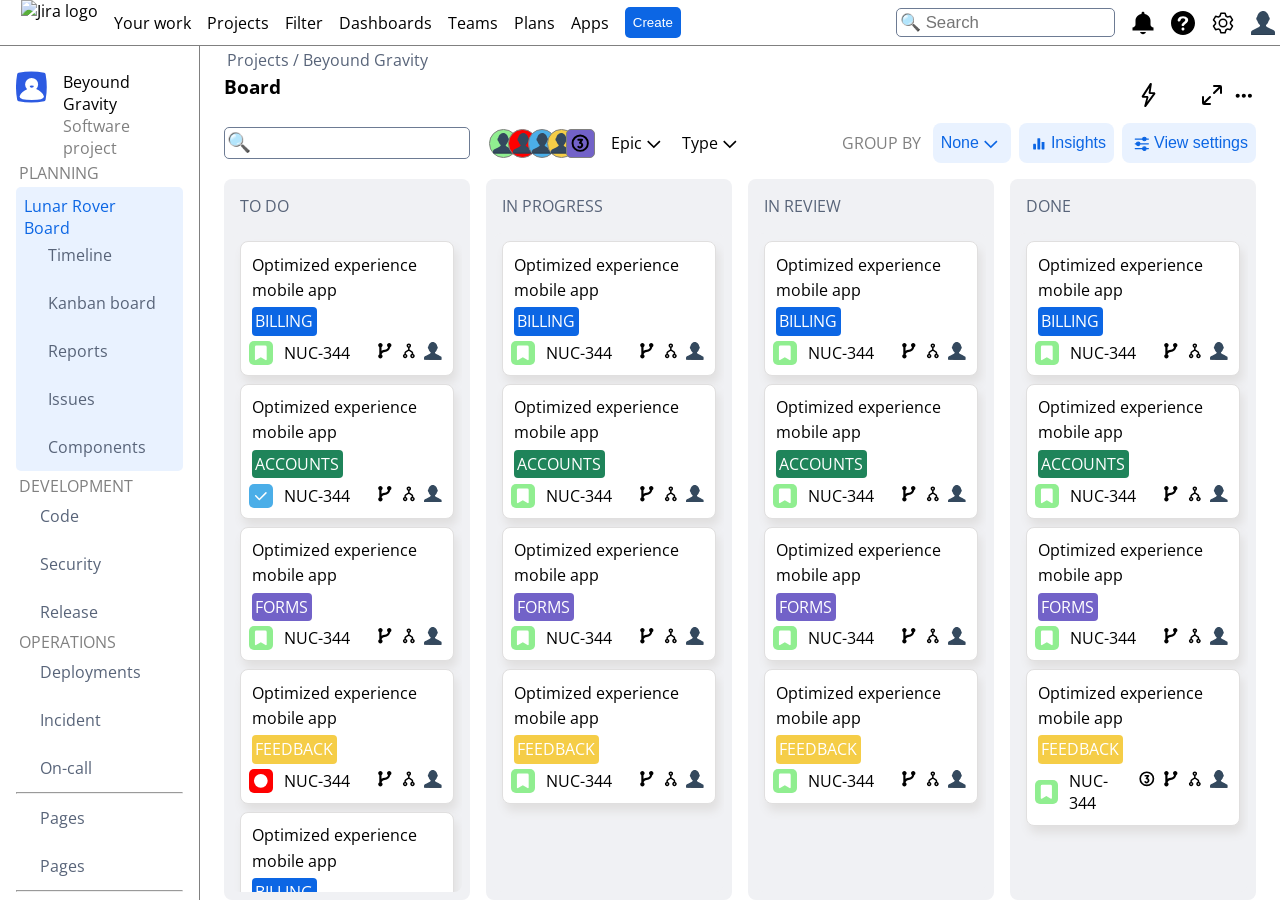
==== commit 4ccf0727: "refactor: remove unnecessary space and comments" ====
--- a/index.html
+++ b/index.html
@@ -53,7 +53,9 @@
             
             <section class="flex gap align-item-center">
                 <input type="text" placeholder="🔍 Search" class="search"/>
-                
+                <figure class="icon-container search-icon">
+                    <i class="fa-solid fa-magnifying-glass"></i>
+                </figure>
                 <figure class="icon-container">
                     <svg version="1.1" id="collecticon-" xmlns="http://www.w3.org/2000/svg" xmlns:xlink="http://www.w3.org/1999/xlink" x="0px"
                          y="0px" width="100%" height="100%" viewBox="0 0 16 16" enable-background="new 0 0 16 16" xml:space="preserve">
@@ -114,50 +116,30 @@
                     <div class="flex flex-col gap">
                         
                         <a href="#" class="navlink flex gap-05 align-item-center">
-                            <figure class="icon-container">
-                                <svg width="100%" height="100%" viewBox="0 0 48 48" version="1.1" xmlns="http://www.w3.org/2000/svg" enable-background="new 0 0 48 48" xmlns:xlink="http://www.w3.org/1999/xlink" transform="matrix(-1,1.2246467991473532e-16,-1.2246467991473532e-16,-1,0,0)">
-                                    <path fill="#3F51B5" d="M42,29H20.8c-0.5,0-1-0.2-1.4-0.6l-3.7-3.7c-0.4-0.4-0.4-1,0-1.4l3.7-3.7c0.4-0.4,0.9-0.6,1.4-0.6H42 c0.6,0,1,0.4,1,1v8C43,28.6,42.6,29,42,29z"></path>
-                                    <rect x="9" y="6" fill="#CFD8DC" width="2" height="36"></rect>
-                                    <g fill="#90A4AE">
-                                        <circle cx="10" cy="10" r="3"></circle>
-                                        <circle cx="10" cy="24" r="3"></circle>
-                                        <circle cx="10" cy="38" r="3"></circle>
-                                    </g>
-                                    <path fill="#448AFF" d="M34,43H20.8c-0.5,0-1-0.2-1.4-0.6l-3.7-3.7c-0.4-0.4-0.4-1,0-1.4l3.7-3.7c0.4-0.4,0.9-0.6,1.4-0.6H34 c0.6,0,1,0.4,1,1v8C35,42.6,34.6,43,34,43z"></path>
-                                    <path fill="#00BCD4" d="M35,15H20.8c-0.5,0-1-0.2-1.4-0.6l-3.7-3.7c-0.4-0.4-0.4-1,0-1.4l3.7-3.7C19.8,5.2,20.3,5,20.8,5H35 c0.6,0,1,0.4,1,1v8C36,14.6,35.6,15,35,15z"></path>
-                                </svg>
-                            </figure>Timeline</a>
+                            <span>
+                    <i class="fa-solid fa-bars-staggered "></i>
+                  </span>Timeline</a>
 
                         <a class="navlink flex gap-05 align-item-center" href="#">
-                            <figure class="icon-container">
-                                <svg width="100%" height="100%" viewBox="0 0 24 24" fill="none" xmlns="http://www.w3.org/2000/svg"><path d="M2 5a2 2 0 0 1 2-2h16a2 2 0 0 1 2 2v14a2 2 0 0 1-2 2H4a2 2 0 0 1-2-2V5zm6 0H4v14h4V5zm2 0v14h4V5h-4zm6 0v14h4V5h-4z" fill="#0D0D0D"/></svg>
-                            </figure>
+                            <span>
+                    <i class="fa-solid fa-chart-column"></i>
+                  </span>
                             Kanban board</a>
                         <a class="navlink flex gap-05 align-item-center" href="#">
-                            <figure class="icon-container">
-                                <svg xmlns="http://www.w3.org/2000/svg" fill="#000000" width="100%" height="100%" viewBox="0 0 36 36"><rect x="6.48" y="18" width="5.76" height="11.52" rx="1" ry="1"/><rect x="15.12" y="6.48" width="5.76" height="23.04" rx="1" ry="1"/><rect x="23.76" y="14.16" width="5.76" height="15.36" rx="1" ry="1"/></svg>
-                            </figure>
+                            <span>
+                    <i class="fa-solid fa-chart-line"></i>
+                  </span>
                             Reports
                         </a>
                         <a class="navlink flex gap-05 align-item-center" href="#">
-                            <figure class="icon-container">
-                                <svg width="100%" height="100%" viewBox="0 0 1024 1024" class="icon"  version="1.1" xmlns="http://www.w3.org/2000/svg"><path d="M512 64C264.96 64 64 264.96 64 512s200.96 448 448 448 448-200.96 448-448-200.96-448-448-448z m0 831.744A384.128 384.128 0 0 1 128.256 512 384.128 384.128 0 0 1 512 128.256 384.128 384.128 0 0 1 895.744 512 384.192 384.192 0 0 1 512 895.744zM512 254.08a140.16 140.16 0 0 0-140.672 139.392 32.128 32.128 0 0 0 64.32 0c0-42.112 33.536-75.136 76.352-75.136 42.112 0 76.352 34.56 76.352 76.992 0 16-22.912 38.976-43.2 59.2-30.592 30.592-65.28 65.28-65.28 111.744v45.888a32.128 32.128 0 1 0 64.256 0v-45.888c0-19.84 23.68-43.52 46.464-66.304 29.056-29.056 62.08-62.016 62.08-104.64A141.12 141.12 0 0 0 512 254.08z m-48.192 500.928a48.192 48.192 0 1 0 96.384 0 48.192 48.192 0 0 0-96.384 0z" fill="#000000" /></svg>
-                            </figure>
+                            <span>
+                  <i class="fa-solid fa-circle-exclamation"></i>
+                </span>
                             Issues</a>
                         <a class="navlink flex gap-05 align-item-center" href="#">
-                            <figure class="icon-container">
-                                <svg fill="#000000" height="100%" width="100%" version="1.1" id="Icons" xmlns="http://www.w3.org/2000/svg" xmlns:xlink="http://www.w3.org/1999/xlink" 
-                                	 viewBox="0 0 32 32" xml:space="preserve">
-                                <g>
-                                	<path d="M16,11c-4.5,0-8-2.2-8-5s3.5-5,8-5s8,2.2,8,5S20.5,11,16,11z"/>
-                                </g>
-                                <path d="M16,13c-3.3,0-6.2-1-8-2.7V11c0,2.8,3.5,5,8,5s8-2.2,8-5v-0.7C22.2,12,19.3,13,16,13z"/>
-                                <path d="M30.9,11.7C30.9,11.6,30.9,11.6,30.9,11.7c-0.1-0.2-0.1-0.3-0.2-0.3c0,0,0,0,0,0c0,0-0.1-0.1-0.1-0.1L26,8.2V11
-                                	c0,4-4.3,7-10,7S6,15,6,11V8.2l-4.5,2.9c-0.1,0-0.1,0.1-0.1,0.1c0,0,0,0,0,0c-0.1,0.1-0.1,0.2-0.2,0.3c0,0,0,0,0,0.1
-                                	C1,11.8,1,11.9,1,12v9c0,0.3,0.2,0.7,0.5,0.8l14,9c0,0,0.1,0,0.1,0c0,0,0.1,0,0.1,0c0.1,0,0.2,0.1,0.3,0.1s0.2,0,0.3-0.1
-                                	c0,0,0.1,0,0.1,0c0,0,0.1,0,0.1,0l14-9c0.3-0.2,0.5-0.5,0.5-0.8v-9C31,11.9,31,11.8,30.9,11.7z"/>
-                                </svg>
-                            </figure>
+                            <span>
+                  <i class="fa-solid fa-puzzle-piece"></i>
+                </span>
                             Components</a>
                     </div>
                 </div>
@@ -167,29 +149,19 @@
                 <p>DEVELOPMENT</p>
                     <div class="flex flex-col gap">     
                         <a href="#" class="navlink gap-05 flex align-item-center">
-                            <figure class="icon-container">
-                                <svg fill="#000000" width="100%" height="100%" viewBox="0 -2 20 20" xmlns="http://www.w3.org/2000/svg"><path d="M12.7361611,0.063952038 C13.2551391,0.263360331 13.5227261,0.869148905 13.3338336,1.41701869 L8.54555162,15.3051026 C8.35665911,15.8529724 7.78281676,16.1354563 7.26383885,15.936048 C6.74486095,15.7366397 6.47727387,15.1308511 6.66616638,14.5829813 L11.4544484,0.694897379 C11.6433409,0.147027596 12.2171832,-0.135456255 12.7361611,0.063952038 Z M2.41421356,8.25614867 L5.94974747,11.9885083 C6.34027176,12.4007734 6.34027176,13.0691871 5.94974747,13.4814522 C5.55922318,13.8937173 4.9260582,13.8937173 4.53553391,13.4814522 L0.292893219,9.0026206 C-0.0976310729,8.59035554 -0.0976310729,7.9219418 0.292893219,7.50967674 L4.53553391,3.03084515 C4.9260582,2.61858008 5.55922318,2.61858008 5.94974747,3.03084515 C6.34027176,3.44311021 6.34027176,4.11152395 5.94974747,4.52378901 L2.41421356,8.25614867 Z M17.5857864,8.25614867 L14.0502525,4.52378901 C13.6597282,4.11152395 13.6597282,3.44311021 14.0502525,3.03084515 C14.4407768,2.61858008 15.0739418,2.61858008 15.4644661,3.03084515 L19.7071068,7.50967674 C20.0976311,7.9219418 20.0976311,8.59035554 19.7071068,9.0026206 L15.4644661,13.4814522 C15.0739418,13.8937173 14.4407768,13.8937173 14.0502525,13.4814522 C13.6597282,13.0691871 13.6597282,12.4007734 14.0502525,11.9885083 L17.5857864,8.25614867 Z"/></svg>
-                            </figure>Code</a>
+                            <span>
+                  <i class="fa-solid fa-code"></i>
+                </span>Code</a>
 
                         <a class="navlink gap-05 flex align-item-center" href="#">
-                            <figure class="icon-container">
-                               <svg fill="#000000" xmlns="http://www.w3.org/2000/svg" 
-                                	 width="100%" height="100%" viewBox="0 0 52 52" enable-background="new 0 0 52 52" xml:space="preserve">
-                                <g>
-                                	<path d="M11,19h4c0.6,0,1-0.3,1-0.9V18c0-5.7,4.9-10.4,10.7-10C32,8.4,36,13,36,18.4v-0.3c0,0.6,0.4,0.9,1,0.9h4
-                                		c0.6,0,1-0.3,1-0.9V18c0-9.1-7.6-16.4-16.8-16c-8.5,0.4-15,7.6-15.2,16.1C10.1,18.6,10.5,19,11,19z"/>
-                                	<path d="M10,18.1v0.4C10,18.4,10,18.3,10,18.1L10,18.1z"/>
-                                	<path d="M46,27c0-2.2-1.8-4-4-4H10c-2.2,0-4,1.8-4,4v19c0,2.2,1.8,4,4,4h32c2.2,0,4-1.8,4-4V27z M30.6,42.7
-                                		c0.2,0.6-0.3,1.3-1,1.3h-7.3c-0.7,0-1.1-0.6-1-1.3l1.8-6c-1.5-1-2.4-2.8-2.1-4.8c0.4-1.9,1.9-3.4,3.9-3.8c3.2-0.6,6,1.7,6,4.7
-                                		c0,1.6-0.8,3.1-2.1,3.9L30.6,42.7z"/>
-                                </g>
-                                </svg>
-                            </figure>
+                            <span>
+                  <i class="fa-solid fa-lock"></i>
+                </span>
                             Security</a>
                         <a class="navlink flex gap-05 align-item-center" href="#">
-                            <figure class="icon-container">
-                                <svg xmlns="http://www.w3.org/2000/svg" fill="#000000" width="100%" height="100%" viewBox="0 0 36 36"><rect x="6.48" y="18" width="5.76" height="11.52" rx="1" ry="1"/><rect x="15.12" y="6.48" width="5.76" height="23.04" rx="1" ry="1"/><rect x="23.76" y="14.16" width="5.76" height="15.36" rx="1" ry="1"/></svg>
-                            </figure>
+                            <span>
+                  <i class="fa-solid fa-ship"></i>
+                </span>
                             Release
                         </a>
                     </div>
@@ -200,50 +172,19 @@
                     <div class="flex flex-col gap">
                         
                         <a href="#" class="navlink gap-05 flex align-item-center">
-                            <figure class="icon-container">
-                                <svg version="1.1"
-                                	 id="svg2" xmlns:dc="http://purl.org/dc/elements/1.1/" xmlns:cc="http://creativecommons.org/ns#" xmlns:rdf="http://www.w3.org/1999/02/22-rdf-syntax-ns#" xmlns:svg="http://www.w3.org/2000/svg" xmlns:sodipodi="http://sodipodi.sourceforge.net/DTD/sodipodi-0.dtd" xmlns:inkscape="http://www.inkscape.org/namespaces/inkscape" sodipodi:docname="upload.svg" inkscape:version="0.48.4 r9939"
-                                	 xmlns="http://www.w3.org/2000/svg" xmlns:xlink="http://www.w3.org/1999/xlink"  width="100%" height="100%"
-                                	 viewBox="0 0 1200 1200" enable-background="new 0 0 1200 1200" xml:space="preserve">
-                                <path id="path24952" inkscape:connector-curvature="0" d="M600,1200C268.63,1200,0,931.369,0,600C0,268.63,268.63,0,600,0
-                                	c331.369,0,600,268.63,600,600S931.369,1200,600,1200z M600,130.435c-259.369,0-469.565,210.261-469.565,469.565
-                                	c0,259.305,210.196,469.564,469.565,469.564S1069.564,859.305,1069.564,600C1069.564,340.696,859.369,130.435,600,130.435z
-                                	 M717.392,851.087H482.608V584.348H335.87L600,335.87l264.131,248.478H717.392V851.087L717.392,851.087z"/>
-                                </svg>
-                            </figure>Deployments</a>
+                            <span>
+                  <i class="fa-solid fa-cloud"></i>
+                </span>Deployments</a>
 
                         <a class="navlink gap-05 flex align-item-center" href="#">
-                            <figure class="icon-container">
-                                <svg fill="#000000" width="100%" height="100%" viewBox="0 0 52 52" xmlns="http://www.w3.org/2000/svg"><path d="M16.4,10h3.2a.76.76,0,0,0,.8-.8V6.8H31.6V9.2a.76.76,0,0,0,.8.8h3.2a.76.76,0,0,0,.8-.8V6.8A4.81,4.81,0,0,0,31.6,2H20.4a4.81,4.81,0,0,0-4.8,4.8V9.2A.76.76,0,0,0,16.4,10Z"/><path d="M26,36.66a1.79,1.79,0,1,0,1.8,1.79A1.76,1.76,0,0,0,26,36.66Z"/><rect x="24.22" y="26.49" width="3.59" height="8.97" rx="0.6"/><path d="M45.2,14.8H6.8A4.81,4.81,0,0,0,2,19.6V45.2A4.81,4.81,0,0,0,6.8,50H45.2A4.81,4.81,0,0,0,50,45.2V19.6A4.81,4.81,0,0,0,45.2,14.8ZM39.7,45H12.33c-1.5,0-2.34-1.92-1.5-3.29L24.52,19.62a1.7,1.7,0,0,1,3,0L41.19,41.74A2.1,2.1,0,0,1,39.7,45Z"/></svg>
-                            </figure>
+                            <span>
+                <i class="fa-solid fa-bridge-circle-exclamation"></i>
+                </span>
                             Incident</a>
                         <a class="navlink gap-05 flex align-item-center" href="#">
-                            <figure class="icon-container">
-                               <svg version="1.1" id="Capa_1" xmlns="http://www.w3.org/2000/svg" xmlns:xlink="http://www.w3.org/1999/xlink" x="0px" y="0px"
-	 viewBox="0 0 395 395" style="enable-background:new 0 0 395 395;" xml:space="preserve">
-<g>
-	<path d="M204.696,249.673c-5.604,6.772-21.093-10.927-31.559-24.85c-10.479-13.909-20.657-35.314-12.362-38.218
-		c15.39-5.368,6.384-41.444-5.875-59.048c-12.269-17.617-25.103-29.883-43.568-17.027c-4.631,3.23-45.871,43.993,22.263,141.827
-		c68.13,97.84,120.666,73.302,125.295,70.078c18.469-12.862,11.415-29.15-0.85-46.77
-		C245.777,258.061,215.064,237.098,204.696,249.673z"/>
-	<path d="M194.557,134.159c1.57,1.086,3.023,2.294,4.321,3.594c11.701,11.704,12.257,30.545,1.268,42.894
-		c-3.628,4.075-3.265,10.32,0.812,13.948c1.883,1.676,4.228,2.5,6.564,2.5c2.722,0,5.433-1.118,7.384-3.311
-		c17.939-20.155,17.038-50.903-2.052-70c-2.137-2.138-4.511-4.114-7.055-5.874c-4.49-3.105-10.643-1.982-13.746,2.504
-		C188.947,124.901,190.068,131.056,194.557,134.159z"/>
-	<path d="M223.182,104.255c1.684,1.411,3.3,2.89,4.804,4.393c27.904,27.903,28.559,72.235,1.491,100.926
-		c-3.744,3.969-3.563,10.223,0.406,13.967c1.91,1.801,4.346,2.693,6.778,2.693c2.624,0,5.245-1.04,7.188-3.1
-		c16.518-17.509,25.434-40.423,25.107-64.521c-0.329-24.149-9.917-46.856-27.001-63.939c-1.911-1.91-3.957-3.781-6.079-5.561
-		c-4.182-3.506-10.413-2.958-13.919,1.224C218.451,94.518,219,100.749,223.182,104.255z"/>
-	<path d="M265.279,60.118c-4.076-3.626-10.321-3.261-13.949,0.814c-3.627,4.077-3.262,10.322,0.814,13.949
-		c1.793,1.595,3.414,3.119,4.952,4.655c43.449,43.448,44.149,114.811,1.56,159.079c-3.783,3.932-3.662,10.187,0.27,13.97
-		c1.916,1.844,4.384,2.76,6.849,2.76c2.592,0,5.182-1.015,7.121-3.03c24.325-25.284,37.548-58.547,37.231-93.659
-		c-0.317-35.161-14.188-68.222-39.063-93.096C269.252,63.749,267.359,61.969,265.279,60.118z"/>
-	<path d="M313.002,0H82C36.785,0,0,36.784,0,81.998v230.993C0,358.211,36.785,395,82,395h231.002
-		C358.216,395,395,358.211,395,312.991V81.998C395,36.784,358.216,0,313.002,0z M380,312.991C380,349.94,349.944,380,313.002,380H82
-		c-36.944,0-67-30.06-67-67.009V81.998C15,45.056,45.056,15,82,15h231.002C349.944,15,380,45.056,380,81.998V312.991z"/>
-</g>
-</svg>
-                            </figure>
+                            <span>
+                <i class="fa-solid fa-phone"></i>
+              </span>  
                             On-call
                         </a>
                     </div>
@@ -254,19 +195,14 @@
                     <div class="flex flex-col gap">
                         
                         <a href="#" class="navlink gap-05 flex align-item-center">
-                            <figure class="icon-container">
-                                <svg width="100%" height="100%" viewBox="0 0 16 16" version="1.1" xmlns="http://www.w3.org/2000/svg" xmlns:xlink="http://www.w3.org/1999/xlink">
-  <rect width="16" height="16" id="icon-bound" fill="none" />
-  <path d="M3,3H1v13h11v-2H3V3z M12,0H4v13h11V3L12,0z M13,11H6V2h5v2h2V11z" />
-                                </svg>
-                            </figure>Pages</a>
+                            <span>
+                <i class="fa-solid fa-book"></i>
+               </span>Pages</a>
 
                         <a class="navlink gap-05 flex align-item-center" href="#">
-                            <figure class="icon-container">
-                                <svg fill="#000000" width="100%" height="100%" viewBox="0 0 512 512" id="_14_Add" data-name="14 Add" xmlns="http://www.w3.org/2000/svg">
-  <path id="Path_19" data-name="Path 19" d="M256,512C114.625,512,0,397.391,0,256S114.625,0,256,0C397.391,0,512,114.609,512,256S397.391,512,256,512Zm0-448C149.969,64,64,149.969,64,256s85.969,192,192,192c106.047,0,192-85.969,192-192S362.047,64,256,64Zm32,320H224V288H128V224h96V128h64v96h96v64H288Z" fill-rule="evenodd"/>
-</svg>
-                            </figure>
+                            <span>
+                  <i class="fa-solid fa-square-up-right"></i>
+                </span>
                             Pages</a>
                     </div>
             </article>
@@ -294,8 +230,14 @@
 	24,63 50,27 36,27 "/>
                                 </svg>
                             </figure>
-                            <figure class="icon icon-container">
-                                <svg fill="#000000" width="100%" height="100%" viewBox="0 0 24 24" id="star" data-name="Line Color" xmlns="http://www.w3.org/2000/svg" class="icon line-color"><polygon id="primary" points="12 4 9.22 9.27 3 10.11 7.5 14.21 6.44 20 12 17.27 17.56 20 16.5 14.21 21 10.11 14.78 9.27 12 4" style="fill: none; stroke: rgb(0, 0, 0); stroke-linecap: round; stroke-linejoin: round; stroke-width: 2;"></polygon></svg>
+
+                         
+                            
+                            
+                            <figure >
+                                  <svg class="icon icon-container">
+                                <use href="./util.svg#star"></use>
+                            </svg>
                             </figure>
                             <figure class="icon icon-container">
                                 <svg fill="#000000" width="100%" height="100%" viewBox="0 0 24 24" id="maximize" data-name="Flat Color" xmlns="http://www.w3.org/2000/svg" class="icon flat-color"><path id="primary" d="M10.71,14.71,5.41,20H10a1,1,0,0,1,0,2H4a2,2,0,0,1-2-2V14a1,1,0,0,1,2,0v4.59l5.29-5.3a1,1,0,0,1,1.42,1.42ZM20,2H14a1,1,0,0,0,0,2h4.59l-5.3,5.29a1,1,0,0,0,0,1.42,1,1,0,0,0,1.42,0L20,5.41V10a1,1,0,0,0,2,0V4A2,2,0,0,0,20,2Z" style="fill: rgb(0, 0, 0);"></path></svg>
@@ -317,7 +259,7 @@
                     <article class="filter-dropdown flex align-item-center gap">
                         <input type="text" placeholder="🔍" class="filter-search"/>
                         <div class="flex filter-icons">
-                            <figure class="big-icon-container bg-green">
+                            <figure class="icon-container bg-green">
                                 <svg width="100%" height="100%" viewBox="0 0 24 24" xmlns:rdf="http://www.w3.org/1999/02/22-rdf-syntax-ns#" xmlns="http://www.w3.org/2000/svg" version="1.1" xmlns:cc="http://creativecommons.org/ns#" xmlns:dc="http://purl.org/dc/elements/1.1/">
       <g transform="translate(0 -1028.4)">
         <path d="m12 0c-0.405 0-0.805 0.060326-1.188 0.15625-0.224 0.05678-0.44 0.13135-0.656 0.21875-0.083 0.03401-0.1679 0.05534-0.2498 0.09375-0.034 0.01583-0.06 0.04594-0.0937 0.0625-0.2032 0.10058-0.4021 0.21704-0.5937 0.34375-0.027 0.0174-0.0671 0.01339-0.0938 0.03125-0.0563 0.03864-0.101 0.08419-0.1562 0.12495-0.1569 0.1126-0.3216 0.216-0.4688 0.3438-0.1342 0.1207-0.2494 0.2724-0.375 0.4062-0.4251 0.4359-0.7936 0.8971-1.0938 1.4376-0.5154 0.9034-0.9002 1.9205-1.0624 2.9687-0.0783-0.0165-0.1501-0.0224-0.2188 0-0.5251 0.171-0.6545 1.1685-0.3125 2.2187 0.2007 0.6163 0.5346 1.1015 0.875 1.375 0.4573 1.7778 1.4257 3.2598 2.6875 4.1878v1.031l-1 1-2 1c-1.6173 0.801-3.2284 1.605-4.8438 2.406-0.89513 0.54-1.2415 1.6-1.1562 2.594 0.041664 0.626-0.18448 1.427 0.4375 1.844 0.5909 0.304 1.2959 0.106 1.9375 0.156 1.8766-0.001 3.7484 0 5.625 0 2.669 0.001 5.331 0 8 0 2.367 0 4.727 0.004 7.094 0 0.768-0.054 0.981-0.865 0.906-1.5 0.014-0.932 0.069-1.976-0.656-2.688-0.592-0.602-1.434-0.84-2.156-1.25-1.061-0.525-2.128-1.037-3.188-1.562l-2-1-1-1v-1.031c1.262-0.928 2.23-2.41 2.688-4.1878 0.34-0.2736 0.674-0.7588 0.874-1.375 0.342-1.0502 0.213-2.0477-0.312-2.2187-0.069-0.0224-0.14-0.0165-0.219 0-0.162-1.0482-0.547-2.0653-1.062-2.9687-0.3-0.5405-0.669-1.0017-1.094-1.4376-0.126-0.1338-0.241-0.2855-0.375-0.4062-0.006-0.0055-0.025 0.0055-0.031 0-0.392-0.3499-0.827-0.61894-1.281-0.84375-0.115-0.05622-0.227-0.10854-0.344-0.15625-0.084-0.03401-0.165-0.06426-0.25-0.09375-0.255-0.08848-0.516-0.17356-0.782-0.21875-0.02-0.003405-0.042 0.003148-0.062 0-0.249-0.039144-0.495-0.06525-0.75-0.0625z" transform="translate(0 1028.4)" fill="#34495e"/>
@@ -325,7 +267,7 @@
       </g>
                                 </svg>
                             </figure>
-                            <figure class="big-icon-container bg-red">
+                            <figure class="icon-container bg-red">
                                 <svg width="100%" height="100%" viewBox="0 0 24 24" xmlns:rdf="http://www.w3.org/1999/02/22-rdf-syntax-ns#" xmlns="http://www.w3.org/2000/svg" version="1.1" xmlns:cc="http://creativecommons.org/ns#" xmlns:dc="http://purl.org/dc/elements/1.1/">
       <g transform="translate(0 -1028.4)">
         <path d="m12 0c-0.405 0-0.805 0.060326-1.188 0.15625-0.224 0.05678-0.44 0.13135-0.656 0.21875-0.083 0.03401-0.1679 0.05534-0.2498 0.09375-0.034 0.01583-0.06 0.04594-0.0937 0.0625-0.2032 0.10058-0.4021 0.21704-0.5937 0.34375-0.027 0.0174-0.0671 0.01339-0.0938 0.03125-0.0563 0.03864-0.101 0.08419-0.1562 0.12495-0.1569 0.1126-0.3216 0.216-0.4688 0.3438-0.1342 0.1207-0.2494 0.2724-0.375 0.4062-0.4251 0.4359-0.7936 0.8971-1.0938 1.4376-0.5154 0.9034-0.9002 1.9205-1.0624 2.9687-0.0783-0.0165-0.1501-0.0224-0.2188 0-0.5251 0.171-0.6545 1.1685-0.3125 2.2187 0.2007 0.6163 0.5346 1.1015 0.875 1.375 0.4573 1.7778 1.4257 3.2598 2.6875 4.1878v1.031l-1 1-2 1c-1.6173 0.801-3.2284 1.605-4.8438 2.406-0.89513 0.54-1.2415 1.6-1.1562 2.594 0.041664 0.626-0.18448 1.427 0.4375 1.844 0.5909 0.304 1.2959 0.106 1.9375 0.156 1.8766-0.001 3.7484 0 5.625 0 2.669 0.001 5.331 0 8 0 2.367 0 4.727 0.004 7.094 0 0.768-0.054 0.981-0.865 0.906-1.5 0.014-0.932 0.069-1.976-0.656-2.688-0.592-0.602-1.434-0.84-2.156-1.25-1.061-0.525-2.128-1.037-3.188-1.562l-2-1-1-1v-1.031c1.262-0.928 2.23-2.41 2.688-4.1878 0.34-0.2736 0.674-0.7588 0.874-1.375 0.342-1.0502 0.213-2.0477-0.312-2.2187-0.069-0.0224-0.14-0.0165-0.219 0-0.162-1.0482-0.547-2.0653-1.062-2.9687-0.3-0.5405-0.669-1.0017-1.094-1.4376-0.126-0.1338-0.241-0.2855-0.375-0.4062-0.006-0.0055-0.025 0.0055-0.031 0-0.392-0.3499-0.827-0.61894-1.281-0.84375-0.115-0.05622-0.227-0.10854-0.344-0.15625-0.084-0.03401-0.165-0.06426-0.25-0.09375-0.255-0.08848-0.516-0.17356-0.782-0.21875-0.02-0.003405-0.042 0.003148-0.062 0-0.249-0.039144-0.495-0.06525-0.75-0.0625z" transform="translate(0 1028.4)" fill="#34495e"/>
@@ -333,7 +275,7 @@
       </g>
                                 </svg>
                             </figure>
-                            <figure class="big-icon-container bg-blue">
+                            <figure class="icon-container bg-blue">
                                 <svg width="100%" height="100%" viewBox="0 0 24 24" xmlns:rdf="http://www.w3.org/1999/02/22-rdf-syntax-ns#" xmlns="http://www.w3.org/2000/svg" version="1.1" xmlns:cc="http://creativecommons.org/ns#" xmlns:dc="http://purl.org/dc/elements/1.1/">
       <g transform="translate(0 -1028.4)">
         <path d="m12 0c-0.405 0-0.805 0.060326-1.188 0.15625-0.224 0.05678-0.44 0.13135-0.656 0.21875-0.083 0.03401-0.1679 0.05534-0.2498 0.09375-0.034 0.01583-0.06 0.04594-0.0937 0.0625-0.2032 0.10058-0.4021 0.21704-0.5937 0.34375-0.027 0.0174-0.0671 0.01339-0.0938 0.03125-0.0563 0.03864-0.101 0.08419-0.1562 0.12495-0.1569 0.1126-0.3216 0.216-0.4688 0.3438-0.1342 0.1207-0.2494 0.2724-0.375 0.4062-0.4251 0.4359-0.7936 0.8971-1.0938 1.4376-0.5154 0.9034-0.9002 1.9205-1.0624 2.9687-0.0783-0.0165-0.1501-0.0224-0.2188 0-0.5251 0.171-0.6545 1.1685-0.3125 2.2187 0.2007 0.6163 0.5346 1.1015 0.875 1.375 0.4573 1.7778 1.4257 3.2598 2.6875 4.1878v1.031l-1 1-2 1c-1.6173 0.801-3.2284 1.605-4.8438 2.406-0.89513 0.54-1.2415 1.6-1.1562 2.594 0.041664 0.626-0.18448 1.427 0.4375 1.844 0.5909 0.304 1.2959 0.106 1.9375 0.156 1.8766-0.001 3.7484 0 5.625 0 2.669 0.001 5.331 0 8 0 2.367 0 4.727 0.004 7.094 0 0.768-0.054 0.981-0.865 0.906-1.5 0.014-0.932 0.069-1.976-0.656-2.688-0.592-0.602-1.434-0.84-2.156-1.25-1.061-0.525-2.128-1.037-3.188-1.562l-2-1-1-1v-1.031c1.262-0.928 2.23-2.41 2.688-4.1878 0.34-0.2736 0.674-0.7588 0.874-1.375 0.342-1.0502 0.213-2.0477-0.312-2.2187-0.069-0.0224-0.14-0.0165-0.219 0-0.162-1.0482-0.547-2.0653-1.062-2.9687-0.3-0.5405-0.669-1.0017-1.094-1.4376-0.126-0.1338-0.241-0.2855-0.375-0.4062-0.006-0.0055-0.025 0.0055-0.031 0-0.392-0.3499-0.827-0.61894-1.281-0.84375-0.115-0.05622-0.227-0.10854-0.344-0.15625-0.084-0.03401-0.165-0.06426-0.25-0.09375-0.255-0.08848-0.516-0.17356-0.782-0.21875-0.02-0.003405-0.042 0.003148-0.062 0-0.249-0.039144-0.495-0.06525-0.75-0.0625z" transform="translate(0 1028.4)" fill="#34495e"/>
@@ -341,7 +283,7 @@
       </g>
                                 </svg>
                             </figure>
-                            <figure class="big-icon-container bg-yellow">
+                            <figure class="icon-container bg-yellow">
                                 <svg width="100%" height="100%" viewBox="0 0 24 24" xmlns:rdf="http://www.w3.org/1999/02/22-rdf-syntax-ns#" xmlns="http://www.w3.org/2000/svg" version="1.1" xmlns:cc="http://creativecommons.org/ns#" xmlns:dc="http://purl.org/dc/elements/1.1/">
       <g transform="translate(0 -1028.4)">
         <path d="m12 0c-0.405 0-0.805 0.060326-1.188 0.15625-0.224 0.05678-0.44 0.13135-0.656 0.21875-0.083 0.03401-0.1679 0.05534-0.2498 0.09375-0.034 0.01583-0.06 0.04594-0.0937 0.0625-0.2032 0.10058-0.4021 0.21704-0.5937 0.34375-0.027 0.0174-0.0671 0.01339-0.0938 0.03125-0.0563 0.03864-0.101 0.08419-0.1562 0.12495-0.1569 0.1126-0.3216 0.216-0.4688 0.3438-0.1342 0.1207-0.2494 0.2724-0.375 0.4062-0.4251 0.4359-0.7936 0.8971-1.0938 1.4376-0.5154 0.9034-0.9002 1.9205-1.0624 2.9687-0.0783-0.0165-0.1501-0.0224-0.2188 0-0.5251 0.171-0.6545 1.1685-0.3125 2.2187 0.2007 0.6163 0.5346 1.1015 0.875 1.375 0.4573 1.7778 1.4257 3.2598 2.6875 4.1878v1.031l-1 1-2 1c-1.6173 0.801-3.2284 1.605-4.8438 2.406-0.89513 0.54-1.2415 1.6-1.1562 2.594 0.041664 0.626-0.18448 1.427 0.4375 1.844 0.5909 0.304 1.2959 0.106 1.9375 0.156 1.8766-0.001 3.7484 0 5.625 0 2.669 0.001 5.331 0 8 0 2.367 0 4.727 0.004 7.094 0 0.768-0.054 0.981-0.865 0.906-1.5 0.014-0.932 0.069-1.976-0.656-2.688-0.592-0.602-1.434-0.84-2.156-1.25-1.061-0.525-2.128-1.037-3.188-1.562l-2-1-1-1v-1.031c1.262-0.928 2.23-2.41 2.688-4.1878 0.34-0.2736 0.674-0.7588 0.874-1.375 0.342-1.0502 0.213-2.0477-0.312-2.2187-0.069-0.0224-0.14-0.0165-0.219 0-0.162-1.0482-0.547-2.0653-1.062-2.9687-0.3-0.5405-0.669-1.0017-1.094-1.4376-0.126-0.1338-0.241-0.2855-0.375-0.4062-0.006-0.0055-0.025 0.0055-0.031 0-0.392-0.3499-0.827-0.61894-1.281-0.84375-0.115-0.05622-0.227-0.10854-0.344-0.15625-0.084-0.03401-0.165-0.06426-0.25-0.09375-0.255-0.08848-0.516-0.17356-0.782-0.21875-0.02-0.003405-0.042 0.003148-0.062 0-0.249-0.039144-0.495-0.06525-0.75-0.0625z" transform="translate(0 1028.4)" fill="#34495e"/>
@@ -349,7 +291,7 @@
       </g>
                                 </svg>
                             </figure>
-                            <figure class="big-icon-container bg-purple">
+                            <figure class="icon-container bg-purple">
                                 <svg fill="#000000" width="100%" height="100%" viewBox="0 0 256 256" id="Flat" xmlns="http://www.w3.org/2000/svg">
       <path d="M128,20A108,108,0,1,0,236,128,108.12186,108.12186,0,0,0,128,20Zm0,192a84,84,0,1,1,84-84A84.09562,84.09562,0,0,1,128,212Zm24.28809-88.2832a39.99987,39.99987,0,0,1-56.56934,56.56738,12.0001,12.0001,0,0,1,16.9707-16.9707A15.99967,15.99967,0,1,0,124.00293,136a11.99971,11.99971,0,0,1-9.832-18.87988l14.7832-21.12793h-24.957a12,12,0,0,1,0-24h48a11.99971,11.99971,0,0,1,9.832,18.87988l-18.32226,26.18457A40.17514,40.17514,0,0,1,152.28809,123.7168Z"/>
                                 </svg>
@@ -365,20 +307,20 @@
                         </nav>
                     </article>  
 
-                    <article class=" flex gap-05 filter-container">
+                    <article class="filter-container">
                         <p class="light-text">GROUP BY</p>
                         
                         <button class="flex align-item-center filter-button">
-                            None<figure class="big-icon-container">
-                                <svg fill="#000000" width="100%" height="100%" viewBox="0 -6 524 524" xmlns="http://www.w3.org/2000/svg" ><title>down</title><path d="M64 191L98 157 262 320 426 157 460 191 262 387 64 191Z" /></svg>
+                            None<figure class="icon-container">
+                                <svg fill="#0c66e4" width="100%" height="100%" viewBox="0 -6 524 524" xmlns="http://www.w3.org/2000/svg" ><title>down</title><path d="M64 191L98 157 262 320 426 157 460 191 262 387 64 191Z" /></svg>
                             </figure></button>
-                        <button class="flex align-item-center filter-button "><figure class="big-icon-container nobg">
-                                <svg xmlns="http://www.w3.org/2000/svg" fill="#000000" width="100%" height="100%" viewBox="0 0 36 36"><rect x="6.48" y="18" width="5.76" height="11.52" rx="1" ry="1"/><rect x="15.12" y="6.48" width="5.76" height="23.04" rx="1" ry="1"/><rect x="23.76" y="14.16" width="5.76" height="15.36" rx="1" ry="1"/></svg>
+                        <button class="flex align-item-center filter-button "><figure class="icon-container nobg">
+                                <svg xmlns="http://www.w3.org/2000/svg" fill="#0c66e4" width="100%" height="100%" viewBox="0 0 36 36"><rect x="6.48" y="18" width="5.76" height="11.52" rx="1" ry="1"/><rect x="15.12" y="6.48" width="5.76" height="23.04" rx="1" ry="1"/><rect x="23.76" y="14.16" width="5.76" height="15.36" rx="1" ry="1"/></svg>
                             </figure>Insights</button>
                         <button class="flex align-item-center filter-button">
-                            <figure class="big-icon-container nobg">
-                                <svg width="100%" height="100%" viewBox="0 0 24 24" fill="none" xmlns="http://www.w3.org/2000/svg">
-<path d="M18.48 18.5368H21M4.68 12L3 12.044M4.68 12C4.68 13.3255 5.75451 14.4 7.08 14.4C8.40548 14.4 9.48 13.3255 9.48 12C9.48 10.6745 8.40548 9.6 7.08 9.6C5.75451 9.6 4.68 10.6745 4.68 12ZM10.169 12.0441H21M12.801 5.55124L3 5.55124M21 5.55124H18.48M3 18.5368H12.801M17.88 18.6C17.88 19.9255 16.8055 21 15.48 21C14.1545 21 13.08 19.9255 13.08 18.6C13.08 17.2745 14.1545 16.2 15.48 16.2C16.8055 16.2 17.88 17.2745 17.88 18.6ZM17.88 5.4C17.88 6.72548 16.8055 7.8 15.48 7.8C14.1545 7.8 13.08 6.72548 13.08 5.4C13.08 4.07452 14.1545 3 15.48 3C16.8055 3 17.88 4.07452 17.88 5.4Z" stroke="#363853" stroke-width="1.5" stroke-linecap="round"/>
+                            <figure class="icon-container nobg">
+                                <svg width="100%" height="100%" viewBox="0 0 24 24" fill="#0c66e4" xmlns="http://www.w3.org/2000/svg">
+<path d="M18.48 18.5368H21M4.68 12L3 12.044M4.68 12C4.68 13.3255 5.75451 14.4 7.08 14.4C8.40548 14.4 9.48 13.3255 9.48 12C9.48 10.6745 8.40548 9.6 7.08 9.6C5.75451 9.6 4.68 10.6745 4.68 12ZM10.169 12.0441H21M12.801 5.55124L3 5.55124M21 5.55124H18.48M3 18.5368H12.801M17.88 18.6C17.88 19.9255 16.8055 21 15.48 21C14.1545 21 13.08 19.9255 13.08 18.6C13.08 17.2745 14.1545 16.2 15.48 16.2C16.8055 16.2 17.88 17.2745 17.88 18.6ZM17.88 5.4C17.88 6.72548 16.8055 7.8 15.48 7.8C14.1545 7.8 13.08 6.72548 13.08 5.4C13.08 4.07452 14.1545 3 15.48 3C16.8055 3 17.88 4.07452 17.88 5.4Z" stroke="#0c66e4" stroke-width="1.5" stroke-linecap="round"/>
                                 </svg>
                             </figure>
                             View settings
@@ -402,21 +344,21 @@
                             <p class="highlight highlight-blue">BILLING</p>
                             <div class="flex justify-space-between">
                                 <div class="flex icons align-item-center gap-05">
-                                    <figure class="task-icon-container bg-green">
-                                        <svg fill="#000000" width="100%" height="100%" viewBox="0 0 24 24" id="bookmark" data-name="Flat Color" xmlns="http://www.w3.org/2000/svg" class="icon flat-color"><path id="primary" d="M18,2H6A2,2,0,0,0,4,4V21a1,1,0,0,0,.5.86,1,1,0,0,0,1,0L12,18.15l6.5,3.72A1,1,0,0,0,19,22a.9.9,0,0,0,.5-.14A1,1,0,0,0,20,21V4A2,2,0,0,0,18,2Z" style="fill: #FFF;"></path></svg>
-                                    </figure>
-                                    <p>NUC-344</p>
-                                </div>
-                                <div class="flex">
-                                    <figure class="task-icon-container">
-                                        <svg width="100%" height="100%" viewBox="0 0 16 16" xmlns="http://www.w3.org/2000/svg">
-      <path fill="#000000" fill-rule="evenodd" d="M6,3 C6,3.74028 5.5978,4.38663 5,4.73244 L5,7.99963 C5.83566,7.37194 6.87439,7 8,7 C9.42133,7 10.6118,6.01158 10.9215,4.6846 C10.3673,4.32903 10,3.70741 10,3 C10,1.89543 10.8954,1 12,1 C13.1046,1 14,1.89543 14,3 C14,3.76403 13.5716,4.42799 12.9419,4.76478 C12.5738,7.16318 10.5014,9 8,9 C6.57867,9 5.3882,9.98842 5.07847,11.3154 C5.63273,11.671 6,12.2926 6,13 C6,14.1046 5.10457,15 4,15 C2.89543,15 2,14.1046 2,13 C2,12.2597 2.4022,11.6134 3,11.2676 L3,4.73244 C2.4022,4.38663 2,3.74028 2,3 C2,1.89543 2.89543,1 4,1 C5.10457,1 6,1.89543 6,3 Z"/>
-    </svg>
-                                    </figure>
-                                    <figure class="task-icon-container">
-                                        <svg fill="#000000" width="100%" height="100%" viewBox="-4 -2 24 24" xmlns="http://www.w3.org/2000/svg" preserveAspectRatio="xMinYMin" class="jam jam-merge"><path d='M8 4a1 1 0 1 0 0-2 1 1 0 0 0 0 2zM7 5.83a3.001 3.001 0 1 1 2.033-.013v2.028c0 .074-.003.148-.008.221a1 1 0 0 0 .462.637l3.086 1.846a3 3 0 0 1 1.46 2.575v1.059a3.001 3.001 0 1 1-2-.024v-1.035a1 1 0 0 0-.487-.858L8.46 10.42a3 3 0 0 1-.444-.324 3 3 0 0 1-.443.324l-3.086 1.846a1 1 0 0 0-.487.858v1.047a3.001 3.001 0 1 1-2 0v-1.047a3 3 0 0 1 1.46-2.575l3.086-1.846a1 1 0 0 0 .462-.637A3.006 3.006 0 0 1 7 7.845V5.829zM3 18a1 1 0 1 0 0-2 1 1 0 0 0 0 2zm10 0a1 1 0 1 0 0-2 1 1 0 0 0 0 2z'/></svg>
-                                    </figure>
-                                    <figure class="task-icon-container">
+                                    <figure class="icon-container task-icon-container bg-green">
+                                        <svg fill="#000000" width="100%" height="100%" viewBox="0 0 24 24" id="bookmark" data-name="Flat Color" xmlns="http://www.w3.org/2000/svg" class="icon flat-color"><path id="primary" d="M18,2H6A2,2,0,0,0,4,4V21a1,1,0,0,0,.5.86,1,1,0,0,0,1,0L12,18.15l6.5,3.72A1,1,0,0,0,19,22a.9.9,0,0,0,.5-.14A1,1,0,0,0,20,21V4A2,2,0,0,0,18,2Z" style="fill: #FFF;"></path></svg>
+                                    </figure>
+                                    <p>NUC-344</p>
+                                </div>
+                                <div class="flex">
+                                    <figure class="icon-container task-icon-container">
+                                        <svg width="100%" height="100%" viewBox="0 0 16 16" xmlns="http://www.w3.org/2000/svg">
+      <path fill="#000000" fill-rule="evenodd" d="M6,3 C6,3.74028 5.5978,4.38663 5,4.73244 L5,7.99963 C5.83566,7.37194 6.87439,7 8,7 C9.42133,7 10.6118,6.01158 10.9215,4.6846 C10.3673,4.32903 10,3.70741 10,3 C10,1.89543 10.8954,1 12,1 C13.1046,1 14,1.89543 14,3 C14,3.76403 13.5716,4.42799 12.9419,4.76478 C12.5738,7.16318 10.5014,9 8,9 C6.57867,9 5.3882,9.98842 5.07847,11.3154 C5.63273,11.671 6,12.2926 6,13 C6,14.1046 5.10457,15 4,15 C2.89543,15 2,14.1046 2,13 C2,12.2597 2.4022,11.6134 3,11.2676 L3,4.73244 C2.4022,4.38663 2,3.74028 2,3 C2,1.89543 2.89543,1 4,1 C5.10457,1 6,1.89543 6,3 Z"/>
+    </svg>
+                                    </figure>
+                                    <figure class="icon-container task-icon-container">
+                                        <svg fill="#000000" width="100%" height="100%" viewBox="-4 -2 24 24" xmlns="http://www.w3.org/2000/svg" preserveAspectRatio="xMinYMin" class="jam jam-merge"><path d='M8 4a1 1 0 1 0 0-2 1 1 0 0 0 0 2zM7 5.83a3.001 3.001 0 1 1 2.033-.013v2.028c0 .074-.003.148-.008.221a1 1 0 0 0 .462.637l3.086 1.846a3 3 0 0 1 1.46 2.575v1.059a3.001 3.001 0 1 1-2-.024v-1.035a1 1 0 0 0-.487-.858L8.46 10.42a3 3 0 0 1-.444-.324 3 3 0 0 1-.443.324l-3.086 1.846a1 1 0 0 0-.487.858v1.047a3.001 3.001 0 1 1-2 0v-1.047a3 3 0 0 1 1.46-2.575l3.086-1.846a1 1 0 0 0 .462-.637A3.006 3.006 0 0 1 7 7.845V5.829zM3 18a1 1 0 1 0 0-2 1 1 0 0 0 0 2zm10 0a1 1 0 1 0 0-2 1 1 0 0 0 0 2z'/></svg>
+                                    </figure>
+                                    <figure class="icon-container task-icon-container">
                                         <svg width="100%" height="100%" viewBox="0 0 24 24" xmlns:rdf="http://www.w3.org/1999/02/22-rdf-syntax-ns#" xmlns="http://www.w3.org/2000/svg" version="1.1" xmlns:cc="http://creativecommons.org/ns#" xmlns:dc="http://purl.org/dc/elements/1.1/">
           <g transform="translate(0 -1028.4)">
             <path d="m12 0c-0.405 0-0.805 0.060326-1.188 0.15625-0.224 0.05678-0.44 0.13135-0.656 0.21875-0.083 0.03401-0.1679 0.05534-0.2498 0.09375-0.034 0.01583-0.06 0.04594-0.0937 0.0625-0.2032 0.10058-0.4021 0.21704-0.5937 0.34375-0.027 0.0174-0.0671 0.01339-0.0938 0.03125-0.0563 0.03864-0.101 0.08419-0.1562 0.12495-0.1569 0.1126-0.3216 0.216-0.4688 0.3438-0.1342 0.1207-0.2494 0.2724-0.375 0.4062-0.4251 0.4359-0.7936 0.8971-1.0938 1.4376-0.5154 0.9034-0.9002 1.9205-1.0624 2.9687-0.0783-0.0165-0.1501-0.0224-0.2188 0-0.5251 0.171-0.6545 1.1685-0.3125 2.2187 0.2007 0.6163 0.5346 1.1015 0.875 1.375 0.4573 1.7778 1.4257 3.2598 2.6875 4.1878v1.031l-1 1-2 1c-1.6173 0.801-3.2284 1.605-4.8438 2.406-0.89513 0.54-1.2415 1.6-1.1562 2.594 0.041664 0.626-0.18448 1.427 0.4375 1.844 0.5909 0.304 1.2959 0.106 1.9375 0.156 1.8766-0.001 3.7484 0 5.625 0 2.669 0.001 5.331 0 8 0 2.367 0 4.727 0.004 7.094 0 0.768-0.054 0.981-0.865 0.906-1.5 0.014-0.932 0.069-1.976-0.656-2.688-0.592-0.602-1.434-0.84-2.156-1.25-1.061-0.525-2.128-1.037-3.188-1.562l-2-1-1-1v-1.031c1.262-0.928 2.23-2.41 2.688-4.1878 0.34-0.2736 0.674-0.7588 0.874-1.375 0.342-1.0502 0.213-2.0477-0.312-2.2187-0.069-0.0224-0.14-0.0165-0.219 0-0.162-1.0482-0.547-2.0653-1.062-2.9687-0.3-0.5405-0.669-1.0017-1.094-1.4376-0.126-0.1338-0.241-0.2855-0.375-0.4062-0.006-0.0055-0.025 0.0055-0.031 0-0.392-0.3499-0.827-0.61894-1.281-0.84375-0.115-0.05622-0.227-0.10854-0.344-0.15625-0.084-0.03401-0.165-0.06426-0.25-0.09375-0.255-0.08848-0.516-0.17356-0.782-0.21875-0.02-0.003405-0.042 0.003148-0.062 0-0.249-0.039144-0.495-0.06525-0.75-0.0625z" transform="translate(0 1028.4)" fill="#34495e"/>
@@ -433,21 +375,21 @@
                             <p class="highlight highlight-green">ACCOUNTS</p>
                             <div class="flex justify-space-between">
                                 <div class="flex icons align-item-center gap-05">
-                                    <figure class="task-icon-container bg-blue">
+                                    <figure class="icon-container task-icon-container bg-blue">
                                         <svg fill="#000000" width="100%" height="100%" viewBox="0 0 24 24" id="check" data-name="Flat Color" xmlns="http://www.w3.org/2000/svg" class="icon flat-color"><path id="primary" d="M10,18a1,1,0,0,1-.71-.29l-5-5a1,1,0,0,1,1.42-1.42L10,15.59l8.29-8.3a1,1,0,1,1,1.42,1.42l-9,9A1,1,0,0,1,10,18Z" style="fill: #FFF;"></path></svg>
                                     </figure>
                                     <p>NUC-344</p>
                                 </div>
                                 <div class="flex">
-                                    <figure class="task-icon-container">
-                                        <svg width="100%" height="100%" viewBox="0 0 16 16" xmlns="http://www.w3.org/2000/svg">
-      <path fill="#000000" fill-rule="evenodd" d="M6,3 C6,3.74028 5.5978,4.38663 5,4.73244 L5,7.99963 C5.83566,7.37194 6.87439,7 8,7 C9.42133,7 10.6118,6.01158 10.9215,4.6846 C10.3673,4.32903 10,3.70741 10,3 C10,1.89543 10.8954,1 12,1 C13.1046,1 14,1.89543 14,3 C14,3.76403 13.5716,4.42799 12.9419,4.76478 C12.5738,7.16318 10.5014,9 8,9 C6.57867,9 5.3882,9.98842 5.07847,11.3154 C5.63273,11.671 6,12.2926 6,13 C6,14.1046 5.10457,15 4,15 C2.89543,15 2,14.1046 2,13 C2,12.2597 2.4022,11.6134 3,11.2676 L3,4.73244 C2.4022,4.38663 2,3.74028 2,3 C2,1.89543 2.89543,1 4,1 C5.10457,1 6,1.89543 6,3 Z"/>
-    </svg>
-                                    </figure>
-                                    <figure class="task-icon-container">
-                                        <svg fill="#000000" width="100%" height="100%" viewBox="-4 -2 24 24" xmlns="http://www.w3.org/2000/svg" preserveAspectRatio="xMinYMin" class="jam jam-merge"><path d='M8 4a1 1 0 1 0 0-2 1 1 0 0 0 0 2zM7 5.83a3.001 3.001 0 1 1 2.033-.013v2.028c0 .074-.003.148-.008.221a1 1 0 0 0 .462.637l3.086 1.846a3 3 0 0 1 1.46 2.575v1.059a3.001 3.001 0 1 1-2-.024v-1.035a1 1 0 0 0-.487-.858L8.46 10.42a3 3 0 0 1-.444-.324 3 3 0 0 1-.443.324l-3.086 1.846a1 1 0 0 0-.487.858v1.047a3.001 3.001 0 1 1-2 0v-1.047a3 3 0 0 1 1.46-2.575l3.086-1.846a1 1 0 0 0 .462-.637A3.006 3.006 0 0 1 7 7.845V5.829zM3 18a1 1 0 1 0 0-2 1 1 0 0 0 0 2zm10 0a1 1 0 1 0 0-2 1 1 0 0 0 0 2z'/></svg>
-                                    </figure>
-                                    <figure class="task-icon-container">
+                                    <figure class="icon-container task-icon-container">
+                                        <svg width="100%" height="100%" viewBox="0 0 16 16" xmlns="http://www.w3.org/2000/svg">
+      <path fill="#000000" fill-rule="evenodd" d="M6,3 C6,3.74028 5.5978,4.38663 5,4.73244 L5,7.99963 C5.83566,7.37194 6.87439,7 8,7 C9.42133,7 10.6118,6.01158 10.9215,4.6846 C10.3673,4.32903 10,3.70741 10,3 C10,1.89543 10.8954,1 12,1 C13.1046,1 14,1.89543 14,3 C14,3.76403 13.5716,4.42799 12.9419,4.76478 C12.5738,7.16318 10.5014,9 8,9 C6.57867,9 5.3882,9.98842 5.07847,11.3154 C5.63273,11.671 6,12.2926 6,13 C6,14.1046 5.10457,15 4,15 C2.89543,15 2,14.1046 2,13 C2,12.2597 2.4022,11.6134 3,11.2676 L3,4.73244 C2.4022,4.38663 2,3.74028 2,3 C2,1.89543 2.89543,1 4,1 C5.10457,1 6,1.89543 6,3 Z"/>
+    </svg>
+                                    </figure>
+                                    <figure class="icon-container task-icon-container">
+                                        <svg fill="#000000" width="100%" height="100%" viewBox="-4 -2 24 24" xmlns="http://www.w3.org/2000/svg" preserveAspectRatio="xMinYMin" class="jam jam-merge"><path d='M8 4a1 1 0 1 0 0-2 1 1 0 0 0 0 2zM7 5.83a3.001 3.001 0 1 1 2.033-.013v2.028c0 .074-.003.148-.008.221a1 1 0 0 0 .462.637l3.086 1.846a3 3 0 0 1 1.46 2.575v1.059a3.001 3.001 0 1 1-2-.024v-1.035a1 1 0 0 0-.487-.858L8.46 10.42a3 3 0 0 1-.444-.324 3 3 0 0 1-.443.324l-3.086 1.846a1 1 0 0 0-.487.858v1.047a3.001 3.001 0 1 1-2 0v-1.047a3 3 0 0 1 1.46-2.575l3.086-1.846a1 1 0 0 0 .462-.637A3.006 3.006 0 0 1 7 7.845V5.829zM3 18a1 1 0 1 0 0-2 1 1 0 0 0 0 2zm10 0a1 1 0 1 0 0-2 1 1 0 0 0 0 2z'/></svg>
+                                    </figure>
+                                    <figure class="icon-container task-icon-container">
                                         <svg width="100%" height="100%" viewBox="0 0 24 24" xmlns:rdf="http://www.w3.org/1999/02/22-rdf-syntax-ns#" xmlns="http://www.w3.org/2000/svg" version="1.1" xmlns:cc="http://creativecommons.org/ns#" xmlns:dc="http://purl.org/dc/elements/1.1/">
           <g transform="translate(0 -1028.4)">
             <path d="m12 0c-0.405 0-0.805 0.060326-1.188 0.15625-0.224 0.05678-0.44 0.13135-0.656 0.21875-0.083 0.03401-0.1679 0.05534-0.2498 0.09375-0.034 0.01583-0.06 0.04594-0.0937 0.0625-0.2032 0.10058-0.4021 0.21704-0.5937 0.34375-0.027 0.0174-0.0671 0.01339-0.0938 0.03125-0.0563 0.03864-0.101 0.08419-0.1562 0.12495-0.1569 0.1126-0.3216 0.216-0.4688 0.3438-0.1342 0.1207-0.2494 0.2724-0.375 0.4062-0.4251 0.4359-0.7936 0.8971-1.0938 1.4376-0.5154 0.9034-0.9002 1.9205-1.0624 2.9687-0.0783-0.0165-0.1501-0.0224-0.2188 0-0.5251 0.171-0.6545 1.1685-0.3125 2.2187 0.2007 0.6163 0.5346 1.1015 0.875 1.375 0.4573 1.7778 1.4257 3.2598 2.6875 4.1878v1.031l-1 1-2 1c-1.6173 0.801-3.2284 1.605-4.8438 2.406-0.89513 0.54-1.2415 1.6-1.1562 2.594 0.041664 0.626-0.18448 1.427 0.4375 1.844 0.5909 0.304 1.2959 0.106 1.9375 0.156 1.8766-0.001 3.7484 0 5.625 0 2.669 0.001 5.331 0 8 0 2.367 0 4.727 0.004 7.094 0 0.768-0.054 0.981-0.865 0.906-1.5 0.014-0.932 0.069-1.976-0.656-2.688-0.592-0.602-1.434-0.84-2.156-1.25-1.061-0.525-2.128-1.037-3.188-1.562l-2-1-1-1v-1.031c1.262-0.928 2.23-2.41 2.688-4.1878 0.34-0.2736 0.674-0.7588 0.874-1.375 0.342-1.0502 0.213-2.0477-0.312-2.2187-0.069-0.0224-0.14-0.0165-0.219 0-0.162-1.0482-0.547-2.0653-1.062-2.9687-0.3-0.5405-0.669-1.0017-1.094-1.4376-0.126-0.1338-0.241-0.2855-0.375-0.4062-0.006-0.0055-0.025 0.0055-0.031 0-0.392-0.3499-0.827-0.61894-1.281-0.84375-0.115-0.05622-0.227-0.10854-0.344-0.15625-0.084-0.03401-0.165-0.06426-0.25-0.09375-0.255-0.08848-0.516-0.17356-0.782-0.21875-0.02-0.003405-0.042 0.003148-0.062 0-0.249-0.039144-0.495-0.06525-0.75-0.0625z" transform="translate(0 1028.4)" fill="#34495e"/>
@@ -464,21 +406,21 @@
                             <p class="highlight highlight-purple">FORMS</p>
                             <div class="flex justify-space-between">
                                 <div class="flex icons align-item-center gap-05">
-                                    <figure class="task-icon-container bg-green">
-                                        <svg fill="#000000" width="100%" height="100%" viewBox="0 0 24 24" id="bookmark" data-name="Flat Color" xmlns="http://www.w3.org/2000/svg" class="icon flat-color"><path id="primary" d="M18,2H6A2,2,0,0,0,4,4V21a1,1,0,0,0,.5.86,1,1,0,0,0,1,0L12,18.15l6.5,3.72A1,1,0,0,0,19,22a.9.9,0,0,0,.5-.14A1,1,0,0,0,20,21V4A2,2,0,0,0,18,2Z" style="fill: #FFF;"></path></svg>
-                                    </figure>
-                                    <p>NUC-344</p>
-                                </div>
-                                <div class="flex">
-                                    <figure class="task-icon-container">
-                                        <svg width="100%" height="100%" viewBox="0 0 16 16" xmlns="http://www.w3.org/2000/svg">
-      <path fill="#000000" fill-rule="evenodd" d="M6,3 C6,3.74028 5.5978,4.38663 5,4.73244 L5,7.99963 C5.83566,7.37194 6.87439,7 8,7 C9.42133,7 10.6118,6.01158 10.9215,4.6846 C10.3673,4.32903 10,3.70741 10,3 C10,1.89543 10.8954,1 12,1 C13.1046,1 14,1.89543 14,3 C14,3.76403 13.5716,4.42799 12.9419,4.76478 C12.5738,7.16318 10.5014,9 8,9 C6.57867,9 5.3882,9.98842 5.07847,11.3154 C5.63273,11.671 6,12.2926 6,13 C6,14.1046 5.10457,15 4,15 C2.89543,15 2,14.1046 2,13 C2,12.2597 2.4022,11.6134 3,11.2676 L3,4.73244 C2.4022,4.38663 2,3.74028 2,3 C2,1.89543 2.89543,1 4,1 C5.10457,1 6,1.89543 6,3 Z"/>
-    </svg>
-                                    </figure>
-                                    <figure class="task-icon-container">
-                                        <svg fill="#000000" width="100%" height="100%" viewBox="-4 -2 24 24" xmlns="http://www.w3.org/2000/svg" preserveAspectRatio="xMinYMin" class="jam jam-merge"><path d='M8 4a1 1 0 1 0 0-2 1 1 0 0 0 0 2zM7 5.83a3.001 3.001 0 1 1 2.033-.013v2.028c0 .074-.003.148-.008.221a1 1 0 0 0 .462.637l3.086 1.846a3 3 0 0 1 1.46 2.575v1.059a3.001 3.001 0 1 1-2-.024v-1.035a1 1 0 0 0-.487-.858L8.46 10.42a3 3 0 0 1-.444-.324 3 3 0 0 1-.443.324l-3.086 1.846a1 1 0 0 0-.487.858v1.047a3.001 3.001 0 1 1-2 0v-1.047a3 3 0 0 1 1.46-2.575l3.086-1.846a1 1 0 0 0 .462-.637A3.006 3.006 0 0 1 7 7.845V5.829zM3 18a1 1 0 1 0 0-2 1 1 0 0 0 0 2zm10 0a1 1 0 1 0 0-2 1 1 0 0 0 0 2z'/></svg>
-                                    </figure>
-                                    <figure class="task-icon-container">
+                                    <figure class="icon-container task-icon-container bg-green">
+                                        <svg fill="#000000" width="100%" height="100%" viewBox="0 0 24 24" id="bookmark" data-name="Flat Color" xmlns="http://www.w3.org/2000/svg" class="icon flat-color"><path id="primary" d="M18,2H6A2,2,0,0,0,4,4V21a1,1,0,0,0,.5.86,1,1,0,0,0,1,0L12,18.15l6.5,3.72A1,1,0,0,0,19,22a.9.9,0,0,0,.5-.14A1,1,0,0,0,20,21V4A2,2,0,0,0,18,2Z" style="fill: #FFF;"></path></svg>
+                                    </figure>
+                                    <p>NUC-344</p>
+                                </div>
+                                <div class="flex">
+                                    <figure class="icon-container task-icon-container">
+                                        <svg width="100%" height="100%" viewBox="0 0 16 16" xmlns="http://www.w3.org/2000/svg">
+      <path fill="#000000" fill-rule="evenodd" d="M6,3 C6,3.74028 5.5978,4.38663 5,4.73244 L5,7.99963 C5.83566,7.37194 6.87439,7 8,7 C9.42133,7 10.6118,6.01158 10.9215,4.6846 C10.3673,4.32903 10,3.70741 10,3 C10,1.89543 10.8954,1 12,1 C13.1046,1 14,1.89543 14,3 C14,3.76403 13.5716,4.42799 12.9419,4.76478 C12.5738,7.16318 10.5014,9 8,9 C6.57867,9 5.3882,9.98842 5.07847,11.3154 C5.63273,11.671 6,12.2926 6,13 C6,14.1046 5.10457,15 4,15 C2.89543,15 2,14.1046 2,13 C2,12.2597 2.4022,11.6134 3,11.2676 L3,4.73244 C2.4022,4.38663 2,3.74028 2,3 C2,1.89543 2.89543,1 4,1 C5.10457,1 6,1.89543 6,3 Z"/>
+    </svg>
+                                    </figure>
+                                    <figure class="icon-container task-icon-container">
+                                        <svg fill="#000000" width="100%" height="100%" viewBox="-4 -2 24 24" xmlns="http://www.w3.org/2000/svg" preserveAspectRatio="xMinYMin" class="jam jam-merge"><path d='M8 4a1 1 0 1 0 0-2 1 1 0 0 0 0 2zM7 5.83a3.001 3.001 0 1 1 2.033-.013v2.028c0 .074-.003.148-.008.221a1 1 0 0 0 .462.637l3.086 1.846a3 3 0 0 1 1.46 2.575v1.059a3.001 3.001 0 1 1-2-.024v-1.035a1 1 0 0 0-.487-.858L8.46 10.42a3 3 0 0 1-.444-.324 3 3 0 0 1-.443.324l-3.086 1.846a1 1 0 0 0-.487.858v1.047a3.001 3.001 0 1 1-2 0v-1.047a3 3 0 0 1 1.46-2.575l3.086-1.846a1 1 0 0 0 .462-.637A3.006 3.006 0 0 1 7 7.845V5.829zM3 18a1 1 0 1 0 0-2 1 1 0 0 0 0 2zm10 0a1 1 0 1 0 0-2 1 1 0 0 0 0 2z'/></svg>
+                                    </figure>
+                                    <figure class="icon-container task-icon-container">
                                         <svg width="100%" height="100%" viewBox="0 0 24 24" xmlns:rdf="http://www.w3.org/1999/02/22-rdf-syntax-ns#" xmlns="http://www.w3.org/2000/svg" version="1.1" xmlns:cc="http://creativecommons.org/ns#" xmlns:dc="http://purl.org/dc/elements/1.1/">
           <g transform="translate(0 -1028.4)">
             <path d="m12 0c-0.405 0-0.805 0.060326-1.188 0.15625-0.224 0.05678-0.44 0.13135-0.656 0.21875-0.083 0.03401-0.1679 0.05534-0.2498 0.09375-0.034 0.01583-0.06 0.04594-0.0937 0.0625-0.2032 0.10058-0.4021 0.21704-0.5937 0.34375-0.027 0.0174-0.0671 0.01339-0.0938 0.03125-0.0563 0.03864-0.101 0.08419-0.1562 0.12495-0.1569 0.1126-0.3216 0.216-0.4688 0.3438-0.1342 0.1207-0.2494 0.2724-0.375 0.4062-0.4251 0.4359-0.7936 0.8971-1.0938 1.4376-0.5154 0.9034-0.9002 1.9205-1.0624 2.9687-0.0783-0.0165-0.1501-0.0224-0.2188 0-0.5251 0.171-0.6545 1.1685-0.3125 2.2187 0.2007 0.6163 0.5346 1.1015 0.875 1.375 0.4573 1.7778 1.4257 3.2598 2.6875 4.1878v1.031l-1 1-2 1c-1.6173 0.801-3.2284 1.605-4.8438 2.406-0.89513 0.54-1.2415 1.6-1.1562 2.594 0.041664 0.626-0.18448 1.427 0.4375 1.844 0.5909 0.304 1.2959 0.106 1.9375 0.156 1.8766-0.001 3.7484 0 5.625 0 2.669 0.001 5.331 0 8 0 2.367 0 4.727 0.004 7.094 0 0.768-0.054 0.981-0.865 0.906-1.5 0.014-0.932 0.069-1.976-0.656-2.688-0.592-0.602-1.434-0.84-2.156-1.25-1.061-0.525-2.128-1.037-3.188-1.562l-2-1-1-1v-1.031c1.262-0.928 2.23-2.41 2.688-4.1878 0.34-0.2736 0.674-0.7588 0.874-1.375 0.342-1.0502 0.213-2.0477-0.312-2.2187-0.069-0.0224-0.14-0.0165-0.219 0-0.162-1.0482-0.547-2.0653-1.062-2.9687-0.3-0.5405-0.669-1.0017-1.094-1.4376-0.126-0.1338-0.241-0.2855-0.375-0.4062-0.006-0.0055-0.025 0.0055-0.031 0-0.392-0.3499-0.827-0.61894-1.281-0.84375-0.115-0.05622-0.227-0.10854-0.344-0.15625-0.084-0.03401-0.165-0.06426-0.25-0.09375-0.255-0.08848-0.516-0.17356-0.782-0.21875-0.02-0.003405-0.042 0.003148-0.062 0-0.249-0.039144-0.495-0.06525-0.75-0.0625z" transform="translate(0 1028.4)" fill="#34495e"/>
@@ -495,7 +437,7 @@
                             <p class="highlight highlight-yellow">FEEDBACK</p>
                             <div class="flex justify-space-between">
                                 <div class="flex icons align-item-center gap-05">
-                                    <figure class="task-icon-container bg-red">
+                                    <figure class="icon-container task-icon-container bg-red">
                                         <svg fill="#FFF" width="100%" height="100%" viewBox="0 0 36 36" version="1.1" preserveAspectRatio="xMidYMid meet" xmlns="http://www.w3.org/2000/svg" xmlns:xlink="http://www.w3.org/1999/xlink">
       <title>circle-solid</title>
       <path d="M18,4A14,14,0,1,0,32,18,14,14,0,0,0,18,4Z" class="clr-i-solid clr-i-solid-path-1"/>
@@ -505,15 +447,15 @@
                                     <p>NUC-344</p>
                                 </div>
                                 <div class="flex">
-                                    <figure class="task-icon-container">
-                                        <svg width="100%" height="100%" viewBox="0 0 16 16" xmlns="http://www.w3.org/2000/svg">
-      <path fill="#000000" fill-rule="evenodd" d="M6,3 C6,3.74028 5.5978,4.38663 5,4.73244 L5,7.99963 C5.83566,7.37194 6.87439,7 8,7 C9.42133,7 10.6118,6.01158 10.9215,4.6846 C10.3673,4.32903 10,3.70741 10,3 C10,1.89543 10.8954,1 12,1 C13.1046,1 14,1.89543 14,3 C14,3.76403 13.5716,4.42799 12.9419,4.76478 C12.5738,7.16318 10.5014,9 8,9 C6.57867,9 5.3882,9.98842 5.07847,11.3154 C5.63273,11.671 6,12.2926 6,13 C6,14.1046 5.10457,15 4,15 C2.89543,15 2,14.1046 2,13 C2,12.2597 2.4022,11.6134 3,11.2676 L3,4.73244 C2.4022,4.38663 2,3.74028 2,3 C2,1.89543 2.89543,1 4,1 C5.10457,1 6,1.89543 6,3 Z"/>
-    </svg>
-                                    </figure>
-                                    <figure class="task-icon-container">
-                                        <svg fill="#000000" width="100%" height="100%" viewBox="-4 -2 24 24" xmlns="http://www.w3.org/2000/svg" preserveAspectRatio="xMinYMin" class="jam jam-merge"><path d='M8 4a1 1 0 1 0 0-2 1 1 0 0 0 0 2zM7 5.83a3.001 3.001 0 1 1 2.033-.013v2.028c0 .074-.003.148-.008.221a1 1 0 0 0 .462.637l3.086 1.846a3 3 0 0 1 1.46 2.575v1.059a3.001 3.001 0 1 1-2-.024v-1.035a1 1 0 0 0-.487-.858L8.46 10.42a3 3 0 0 1-.444-.324 3 3 0 0 1-.443.324l-3.086 1.846a1 1 0 0 0-.487.858v1.047a3.001 3.001 0 1 1-2 0v-1.047a3 3 0 0 1 1.46-2.575l3.086-1.846a1 1 0 0 0 .462-.637A3.006 3.006 0 0 1 7 7.845V5.829zM3 18a1 1 0 1 0 0-2 1 1 0 0 0 0 2zm10 0a1 1 0 1 0 0-2 1 1 0 0 0 0 2z'/></svg>
-                                    </figure>
-                                    <figure class="task-icon-container">
+                                    <figure class="icon-container task-icon-container">
+                                        <svg width="100%" height="100%" viewBox="0 0 16 16" xmlns="http://www.w3.org/2000/svg">
+      <path fill="#000000" fill-rule="evenodd" d="M6,3 C6,3.74028 5.5978,4.38663 5,4.73244 L5,7.99963 C5.83566,7.37194 6.87439,7 8,7 C9.42133,7 10.6118,6.01158 10.9215,4.6846 C10.3673,4.32903 10,3.70741 10,3 C10,1.89543 10.8954,1 12,1 C13.1046,1 14,1.89543 14,3 C14,3.76403 13.5716,4.42799 12.9419,4.76478 C12.5738,7.16318 10.5014,9 8,9 C6.57867,9 5.3882,9.98842 5.07847,11.3154 C5.63273,11.671 6,12.2926 6,13 C6,14.1046 5.10457,15 4,15 C2.89543,15 2,14.1046 2,13 C2,12.2597 2.4022,11.6134 3,11.2676 L3,4.73244 C2.4022,4.38663 2,3.74028 2,3 C2,1.89543 2.89543,1 4,1 C5.10457,1 6,1.89543 6,3 Z"/>
+    </svg>
+                                    </figure>
+                                    <figure class="icon-container task-icon-container">
+                                        <svg fill="#000000" width="100%" height="100%" viewBox="-4 -2 24 24" xmlns="http://www.w3.org/2000/svg" preserveAspectRatio="xMinYMin" class="jam jam-merge"><path d='M8 4a1 1 0 1 0 0-2 1 1 0 0 0 0 2zM7 5.83a3.001 3.001 0 1 1 2.033-.013v2.028c0 .074-.003.148-.008.221a1 1 0 0 0 .462.637l3.086 1.846a3 3 0 0 1 1.46 2.575v1.059a3.001 3.001 0 1 1-2-.024v-1.035a1 1 0 0 0-.487-.858L8.46 10.42a3 3 0 0 1-.444-.324 3 3 0 0 1-.443.324l-3.086 1.846a1 1 0 0 0-.487.858v1.047a3.001 3.001 0 1 1-2 0v-1.047a3 3 0 0 1 1.46-2.575l3.086-1.846a1 1 0 0 0 .462-.637A3.006 3.006 0 0 1 7 7.845V5.829zM3 18a1 1 0 1 0 0-2 1 1 0 0 0 0 2zm10 0a1 1 0 1 0 0-2 1 1 0 0 0 0 2z'/></svg>
+                                    </figure>
+                                    <figure class="icon-container task-icon-container">
                                         <svg width="100%" height="100%" viewBox="0 0 24 24" xmlns:rdf="http://www.w3.org/1999/02/22-rdf-syntax-ns#" xmlns="http://www.w3.org/2000/svg" version="1.1" xmlns:cc="http://creativecommons.org/ns#" xmlns:dc="http://purl.org/dc/elements/1.1/">
           <g transform="translate(0 -1028.4)">
             <path d="m12 0c-0.405 0-0.805 0.060326-1.188 0.15625-0.224 0.05678-0.44 0.13135-0.656 0.21875-0.083 0.03401-0.1679 0.05534-0.2498 0.09375-0.034 0.01583-0.06 0.04594-0.0937 0.0625-0.2032 0.10058-0.4021 0.21704-0.5937 0.34375-0.027 0.0174-0.0671 0.01339-0.0938 0.03125-0.0563 0.03864-0.101 0.08419-0.1562 0.12495-0.1569 0.1126-0.3216 0.216-0.4688 0.3438-0.1342 0.1207-0.2494 0.2724-0.375 0.4062-0.4251 0.4359-0.7936 0.8971-1.0938 1.4376-0.5154 0.9034-0.9002 1.9205-1.0624 2.9687-0.0783-0.0165-0.1501-0.0224-0.2188 0-0.5251 0.171-0.6545 1.1685-0.3125 2.2187 0.2007 0.6163 0.5346 1.1015 0.875 1.375 0.4573 1.7778 1.4257 3.2598 2.6875 4.1878v1.031l-1 1-2 1c-1.6173 0.801-3.2284 1.605-4.8438 2.406-0.89513 0.54-1.2415 1.6-1.1562 2.594 0.041664 0.626-0.18448 1.427 0.4375 1.844 0.5909 0.304 1.2959 0.106 1.9375 0.156 1.8766-0.001 3.7484 0 5.625 0 2.669 0.001 5.331 0 8 0 2.367 0 4.727 0.004 7.094 0 0.768-0.054 0.981-0.865 0.906-1.5 0.014-0.932 0.069-1.976-0.656-2.688-0.592-0.602-1.434-0.84-2.156-1.25-1.061-0.525-2.128-1.037-3.188-1.562l-2-1-1-1v-1.031c1.262-0.928 2.23-2.41 2.688-4.1878 0.34-0.2736 0.674-0.7588 0.874-1.375 0.342-1.0502 0.213-2.0477-0.312-2.2187-0.069-0.0224-0.14-0.0165-0.219 0-0.162-1.0482-0.547-2.0653-1.062-2.9687-0.3-0.5405-0.669-1.0017-1.094-1.4376-0.126-0.1338-0.241-0.2855-0.375-0.4062-0.006-0.0055-0.025 0.0055-0.031 0-0.392-0.3499-0.827-0.61894-1.281-0.84375-0.115-0.05622-0.227-0.10854-0.344-0.15625-0.084-0.03401-0.165-0.06426-0.25-0.09375-0.255-0.08848-0.516-0.17356-0.782-0.21875-0.02-0.003405-0.042 0.003148-0.062 0-0.249-0.039144-0.495-0.06525-0.75-0.0625z" transform="translate(0 1028.4)" fill="#34495e"/>
@@ -530,21 +472,21 @@
                             <p class="highlight highlight-blue">BILLING</p>
                             <div class="flex justify-space-between">
                                 <div class="flex icons align-item-center gap-05">
-                                    <figure class="task-icon-container bg-green">
-                                        <svg fill="#000000" width="100%" height="100%" viewBox="0 0 24 24" id="bookmark" data-name="Flat Color" xmlns="http://www.w3.org/2000/svg" class="icon flat-color"><path id="primary" d="M18,2H6A2,2,0,0,0,4,4V21a1,1,0,0,0,.5.86,1,1,0,0,0,1,0L12,18.15l6.5,3.72A1,1,0,0,0,19,22a.9.9,0,0,0,.5-.14A1,1,0,0,0,20,21V4A2,2,0,0,0,18,2Z" style="fill: #FFF;"></path></svg>
-                                    </figure>
-                                    <p>NUC-344</p>
-                                </div>
-                                <div class="flex">
-                                    <figure class="task-icon-container">
-                                        <svg width="100%" height="100%" viewBox="0 0 16 16" xmlns="http://www.w3.org/2000/svg">
-      <path fill="#000000" fill-rule="evenodd" d="M6,3 C6,3.74028 5.5978,4.38663 5,4.73244 L5,7.99963 C5.83566,7.37194 6.87439,7 8,7 C9.42133,7 10.6118,6.01158 10.9215,4.6846 C10.3673,4.32903 10,3.70741 10,3 C10,1.89543 10.8954,1 12,1 C13.1046,1 14,1.89543 14,3 C14,3.76403 13.5716,4.42799 12.9419,4.76478 C12.5738,7.16318 10.5014,9 8,9 C6.57867,9 5.3882,9.98842 5.07847,11.3154 C5.63273,11.671 6,12.2926 6,13 C6,14.1046 5.10457,15 4,15 C2.89543,15 2,14.1046 2,13 C2,12.2597 2.4022,11.6134 3,11.2676 L3,4.73244 C2.4022,4.38663 2,3.74028 2,3 C2,1.89543 2.89543,1 4,1 C5.10457,1 6,1.89543 6,3 Z"/>
-    </svg>
-                                    </figure>
-                                    <figure class="task-icon-container">
-                                        <svg fill="#000000" width="100%" height="100%" viewBox="-4 -2 24 24" xmlns="http://www.w3.org/2000/svg" preserveAspectRatio="xMinYMin" class="jam jam-merge"><path d='M8 4a1 1 0 1 0 0-2 1 1 0 0 0 0 2zM7 5.83a3.001 3.001 0 1 1 2.033-.013v2.028c0 .074-.003.148-.008.221a1 1 0 0 0 .462.637l3.086 1.846a3 3 0 0 1 1.46 2.575v1.059a3.001 3.001 0 1 1-2-.024v-1.035a1 1 0 0 0-.487-.858L8.46 10.42a3 3 0 0 1-.444-.324 3 3 0 0 1-.443.324l-3.086 1.846a1 1 0 0 0-.487.858v1.047a3.001 3.001 0 1 1-2 0v-1.047a3 3 0 0 1 1.46-2.575l3.086-1.846a1 1 0 0 0 .462-.637A3.006 3.006 0 0 1 7 7.845V5.829zM3 18a1 1 0 1 0 0-2 1 1 0 0 0 0 2zm10 0a1 1 0 1 0 0-2 1 1 0 0 0 0 2z'/></svg>
-                                    </figure>
-                                    <figure class="task-icon-container">
+                                    <figure class="icon-container task-icon-container bg-green">
+                                        <svg fill="#000000" width="100%" height="100%" viewBox="0 0 24 24" id="bookmark" data-name="Flat Color" xmlns="http://www.w3.org/2000/svg" class="icon flat-color"><path id="primary" d="M18,2H6A2,2,0,0,0,4,4V21a1,1,0,0,0,.5.86,1,1,0,0,0,1,0L12,18.15l6.5,3.72A1,1,0,0,0,19,22a.9.9,0,0,0,.5-.14A1,1,0,0,0,20,21V4A2,2,0,0,0,18,2Z" style="fill: #FFF;"></path></svg>
+                                    </figure>
+                                    <p>NUC-344</p>
+                                </div>
+                                <div class="flex">
+                                    <figure class="icon-container task-icon-container">
+                                        <svg width="100%" height="100%" viewBox="0 0 16 16" xmlns="http://www.w3.org/2000/svg">
+      <path fill="#000000" fill-rule="evenodd" d="M6,3 C6,3.74028 5.5978,4.38663 5,4.73244 L5,7.99963 C5.83566,7.37194 6.87439,7 8,7 C9.42133,7 10.6118,6.01158 10.9215,4.6846 C10.3673,4.32903 10,3.70741 10,3 C10,1.89543 10.8954,1 12,1 C13.1046,1 14,1.89543 14,3 C14,3.76403 13.5716,4.42799 12.9419,4.76478 C12.5738,7.16318 10.5014,9 8,9 C6.57867,9 5.3882,9.98842 5.07847,11.3154 C5.63273,11.671 6,12.2926 6,13 C6,14.1046 5.10457,15 4,15 C2.89543,15 2,14.1046 2,13 C2,12.2597 2.4022,11.6134 3,11.2676 L3,4.73244 C2.4022,4.38663 2,3.74028 2,3 C2,1.89543 2.89543,1 4,1 C5.10457,1 6,1.89543 6,3 Z"/>
+    </svg>
+                                    </figure>
+                                    <figure class="icon-container task-icon-container">
+                                        <svg fill="#000000" width="100%" height="100%" viewBox="-4 -2 24 24" xmlns="http://www.w3.org/2000/svg" preserveAspectRatio="xMinYMin" class="jam jam-merge"><path d='M8 4a1 1 0 1 0 0-2 1 1 0 0 0 0 2zM7 5.83a3.001 3.001 0 1 1 2.033-.013v2.028c0 .074-.003.148-.008.221a1 1 0 0 0 .462.637l3.086 1.846a3 3 0 0 1 1.46 2.575v1.059a3.001 3.001 0 1 1-2-.024v-1.035a1 1 0 0 0-.487-.858L8.46 10.42a3 3 0 0 1-.444-.324 3 3 0 0 1-.443.324l-3.086 1.846a1 1 0 0 0-.487.858v1.047a3.001 3.001 0 1 1-2 0v-1.047a3 3 0 0 1 1.46-2.575l3.086-1.846a1 1 0 0 0 .462-.637A3.006 3.006 0 0 1 7 7.845V5.829zM3 18a1 1 0 1 0 0-2 1 1 0 0 0 0 2zm10 0a1 1 0 1 0 0-2 1 1 0 0 0 0 2z'/></svg>
+                                    </figure>
+                                    <figure class="icon-container task-icon-container">
                                         <svg width="100%" height="100%" viewBox="0 0 24 24" xmlns:rdf="http://www.w3.org/1999/02/22-rdf-syntax-ns#" xmlns="http://www.w3.org/2000/svg" version="1.1" xmlns:cc="http://creativecommons.org/ns#" xmlns:dc="http://purl.org/dc/elements/1.1/">
           <g transform="translate(0 -1028.4)">
             <path d="m12 0c-0.405 0-0.805 0.060326-1.188 0.15625-0.224 0.05678-0.44 0.13135-0.656 0.21875-0.083 0.03401-0.1679 0.05534-0.2498 0.09375-0.034 0.01583-0.06 0.04594-0.0937 0.0625-0.2032 0.10058-0.4021 0.21704-0.5937 0.34375-0.027 0.0174-0.0671 0.01339-0.0938 0.03125-0.0563 0.03864-0.101 0.08419-0.1562 0.12495-0.1569 0.1126-0.3216 0.216-0.4688 0.3438-0.1342 0.1207-0.2494 0.2724-0.375 0.4062-0.4251 0.4359-0.7936 0.8971-1.0938 1.4376-0.5154 0.9034-0.9002 1.9205-1.0624 2.9687-0.0783-0.0165-0.1501-0.0224-0.2188 0-0.5251 0.171-0.6545 1.1685-0.3125 2.2187 0.2007 0.6163 0.5346 1.1015 0.875 1.375 0.4573 1.7778 1.4257 3.2598 2.6875 4.1878v1.031l-1 1-2 1c-1.6173 0.801-3.2284 1.605-4.8438 2.406-0.89513 0.54-1.2415 1.6-1.1562 2.594 0.041664 0.626-0.18448 1.427 0.4375 1.844 0.5909 0.304 1.2959 0.106 1.9375 0.156 1.8766-0.001 3.7484 0 5.625 0 2.669 0.001 5.331 0 8 0 2.367 0 4.727 0.004 7.094 0 0.768-0.054 0.981-0.865 0.906-1.5 0.014-0.932 0.069-1.976-0.656-2.688-0.592-0.602-1.434-0.84-2.156-1.25-1.061-0.525-2.128-1.037-3.188-1.562l-2-1-1-1v-1.031c1.262-0.928 2.23-2.41 2.688-4.1878 0.34-0.2736 0.674-0.7588 0.874-1.375 0.342-1.0502 0.213-2.0477-0.312-2.2187-0.069-0.0224-0.14-0.0165-0.219 0-0.162-1.0482-0.547-2.0653-1.062-2.9687-0.3-0.5405-0.669-1.0017-1.094-1.4376-0.126-0.1338-0.241-0.2855-0.375-0.4062-0.006-0.0055-0.025 0.0055-0.031 0-0.392-0.3499-0.827-0.61894-1.281-0.84375-0.115-0.05622-0.227-0.10854-0.344-0.15625-0.084-0.03401-0.165-0.06426-0.25-0.09375-0.255-0.08848-0.516-0.17356-0.782-0.21875-0.02-0.003405-0.042 0.003148-0.062 0-0.249-0.039144-0.495-0.06525-0.75-0.0625z" transform="translate(0 1028.4)" fill="#34495e"/>
@@ -561,21 +503,21 @@
                             <p class="highlight highlight-green">ACCOUNTS</p>
                             <div class="flex justify-space-between">
                                 <div class="flex icons align-item-center gap-05">
-                                    <figure class="task-icon-container bg-blue">
+                                    <figure class="icon-container task-icon-container bg-blue">
                                         <svg fill="#000000" width="100%" height="100%" viewBox="0 0 24 24" id="check" data-name="Flat Color" xmlns="http://www.w3.org/2000/svg" class="icon flat-color"><path id="primary" d="M10,18a1,1,0,0,1-.71-.29l-5-5a1,1,0,0,1,1.42-1.42L10,15.59l8.29-8.3a1,1,0,1,1,1.42,1.42l-9,9A1,1,0,0,1,10,18Z" style="fill: #FFF;"></path></svg>
                                     </figure>
                                     <p>NUC-344</p>
                                 </div>
                                 <div class="flex">
-                                    <figure class="task-icon-container">
-                                        <svg width="100%" height="100%" viewBox="0 0 16 16" xmlns="http://www.w3.org/2000/svg">
-      <path fill="#000000" fill-rule="evenodd" d="M6,3 C6,3.74028 5.5978,4.38663 5,4.73244 L5,7.99963 C5.83566,7.37194 6.87439,7 8,7 C9.42133,7 10.6118,6.01158 10.9215,4.6846 C10.3673,4.32903 10,3.70741 10,3 C10,1.89543 10.8954,1 12,1 C13.1046,1 14,1.89543 14,3 C14,3.76403 13.5716,4.42799 12.9419,4.76478 C12.5738,7.16318 10.5014,9 8,9 C6.57867,9 5.3882,9.98842 5.07847,11.3154 C5.63273,11.671 6,12.2926 6,13 C6,14.1046 5.10457,15 4,15 C2.89543,15 2,14.1046 2,13 C2,12.2597 2.4022,11.6134 3,11.2676 L3,4.73244 C2.4022,4.38663 2,3.74028 2,3 C2,1.89543 2.89543,1 4,1 C5.10457,1 6,1.89543 6,3 Z"/>
-    </svg>
-                                    </figure>
-                                    <figure class="task-icon-container">
-                                        <svg fill="#000000" width="100%" height="100%" viewBox="-4 -2 24 24" xmlns="http://www.w3.org/2000/svg" preserveAspectRatio="xMinYMin" class="jam jam-merge"><path d='M8 4a1 1 0 1 0 0-2 1 1 0 0 0 0 2zM7 5.83a3.001 3.001 0 1 1 2.033-.013v2.028c0 .074-.003.148-.008.221a1 1 0 0 0 .462.637l3.086 1.846a3 3 0 0 1 1.46 2.575v1.059a3.001 3.001 0 1 1-2-.024v-1.035a1 1 0 0 0-.487-.858L8.46 10.42a3 3 0 0 1-.444-.324 3 3 0 0 1-.443.324l-3.086 1.846a1 1 0 0 0-.487.858v1.047a3.001 3.001 0 1 1-2 0v-1.047a3 3 0 0 1 1.46-2.575l3.086-1.846a1 1 0 0 0 .462-.637A3.006 3.006 0 0 1 7 7.845V5.829zM3 18a1 1 0 1 0 0-2 1 1 0 0 0 0 2zm10 0a1 1 0 1 0 0-2 1 1 0 0 0 0 2z'/></svg>
-                                    </figure>
-                                    <figure class="task-icon-container">
+                                    <figure class="icon-container task-icon-container">
+                                        <svg width="100%" height="100%" viewBox="0 0 16 16" xmlns="http://www.w3.org/2000/svg">
+      <path fill="#000000" fill-rule="evenodd" d="M6,3 C6,3.74028 5.5978,4.38663 5,4.73244 L5,7.99963 C5.83566,7.37194 6.87439,7 8,7 C9.42133,7 10.6118,6.01158 10.9215,4.6846 C10.3673,4.32903 10,3.70741 10,3 C10,1.89543 10.8954,1 12,1 C13.1046,1 14,1.89543 14,3 C14,3.76403 13.5716,4.42799 12.9419,4.76478 C12.5738,7.16318 10.5014,9 8,9 C6.57867,9 5.3882,9.98842 5.07847,11.3154 C5.63273,11.671 6,12.2926 6,13 C6,14.1046 5.10457,15 4,15 C2.89543,15 2,14.1046 2,13 C2,12.2597 2.4022,11.6134 3,11.2676 L3,4.73244 C2.4022,4.38663 2,3.74028 2,3 C2,1.89543 2.89543,1 4,1 C5.10457,1 6,1.89543 6,3 Z"/>
+    </svg>
+                                    </figure>
+                                    <figure class="icon-container task-icon-container">
+                                        <svg fill="#000000" width="100%" height="100%" viewBox="-4 -2 24 24" xmlns="http://www.w3.org/2000/svg" preserveAspectRatio="xMinYMin" class="jam jam-merge"><path d='M8 4a1 1 0 1 0 0-2 1 1 0 0 0 0 2zM7 5.83a3.001 3.001 0 1 1 2.033-.013v2.028c0 .074-.003.148-.008.221a1 1 0 0 0 .462.637l3.086 1.846a3 3 0 0 1 1.46 2.575v1.059a3.001 3.001 0 1 1-2-.024v-1.035a1 1 0 0 0-.487-.858L8.46 10.42a3 3 0 0 1-.444-.324 3 3 0 0 1-.443.324l-3.086 1.846a1 1 0 0 0-.487.858v1.047a3.001 3.001 0 1 1-2 0v-1.047a3 3 0 0 1 1.46-2.575l3.086-1.846a1 1 0 0 0 .462-.637A3.006 3.006 0 0 1 7 7.845V5.829zM3 18a1 1 0 1 0 0-2 1 1 0 0 0 0 2zm10 0a1 1 0 1 0 0-2 1 1 0 0 0 0 2z'/></svg>
+                                    </figure>
+                                    <figure class="icon-container task-icon-container">
                                         <svg width="100%" height="100%" viewBox="0 0 24 24" xmlns:rdf="http://www.w3.org/1999/02/22-rdf-syntax-ns#" xmlns="http://www.w3.org/2000/svg" version="1.1" xmlns:cc="http://creativecommons.org/ns#" xmlns:dc="http://purl.org/dc/elements/1.1/">
           <g transform="translate(0 -1028.4)">
             <path d="m12 0c-0.405 0-0.805 0.060326-1.188 0.15625-0.224 0.05678-0.44 0.13135-0.656 0.21875-0.083 0.03401-0.1679 0.05534-0.2498 0.09375-0.034 0.01583-0.06 0.04594-0.0937 0.0625-0.2032 0.10058-0.4021 0.21704-0.5937 0.34375-0.027 0.0174-0.0671 0.01339-0.0938 0.03125-0.0563 0.03864-0.101 0.08419-0.1562 0.12495-0.1569 0.1126-0.3216 0.216-0.4688 0.3438-0.1342 0.1207-0.2494 0.2724-0.375 0.4062-0.4251 0.4359-0.7936 0.8971-1.0938 1.4376-0.5154 0.9034-0.9002 1.9205-1.0624 2.9687-0.0783-0.0165-0.1501-0.0224-0.2188 0-0.5251 0.171-0.6545 1.1685-0.3125 2.2187 0.2007 0.6163 0.5346 1.1015 0.875 1.375 0.4573 1.7778 1.4257 3.2598 2.6875 4.1878v1.031l-1 1-2 1c-1.6173 0.801-3.2284 1.605-4.8438 2.406-0.89513 0.54-1.2415 1.6-1.1562 2.594 0.041664 0.626-0.18448 1.427 0.4375 1.844 0.5909 0.304 1.2959 0.106 1.9375 0.156 1.8766-0.001 3.7484 0 5.625 0 2.669 0.001 5.331 0 8 0 2.367 0 4.727 0.004 7.094 0 0.768-0.054 0.981-0.865 0.906-1.5 0.014-0.932 0.069-1.976-0.656-2.688-0.592-0.602-1.434-0.84-2.156-1.25-1.061-0.525-2.128-1.037-3.188-1.562l-2-1-1-1v-1.031c1.262-0.928 2.23-2.41 2.688-4.1878 0.34-0.2736 0.674-0.7588 0.874-1.375 0.342-1.0502 0.213-2.0477-0.312-2.2187-0.069-0.0224-0.14-0.0165-0.219 0-0.162-1.0482-0.547-2.0653-1.062-2.9687-0.3-0.5405-0.669-1.0017-1.094-1.4376-0.126-0.1338-0.241-0.2855-0.375-0.4062-0.006-0.0055-0.025 0.0055-0.031 0-0.392-0.3499-0.827-0.61894-1.281-0.84375-0.115-0.05622-0.227-0.10854-0.344-0.15625-0.084-0.03401-0.165-0.06426-0.25-0.09375-0.255-0.08848-0.516-0.17356-0.782-0.21875-0.02-0.003405-0.042 0.003148-0.062 0-0.249-0.039144-0.495-0.06525-0.75-0.0625z" transform="translate(0 1028.4)" fill="#34495e"/>
@@ -592,21 +534,21 @@
                             <p class="highlight highlight-purple">FORMS</p>
                             <div class="flex justify-space-between">
                                 <div class="flex icons align-item-center gap-05">
-                                    <figure class="task-icon-container bg-green">
-                                        <svg fill="#000000" width="100%" height="100%" viewBox="0 0 24 24" id="bookmark" data-name="Flat Color" xmlns="http://www.w3.org/2000/svg" class="icon flat-color"><path id="primary" d="M18,2H6A2,2,0,0,0,4,4V21a1,1,0,0,0,.5.86,1,1,0,0,0,1,0L12,18.15l6.5,3.72A1,1,0,0,0,19,22a.9.9,0,0,0,.5-.14A1,1,0,0,0,20,21V4A2,2,0,0,0,18,2Z" style="fill: #FFF;"></path></svg>
-                                    </figure>
-                                    <p>NUC-344</p>
-                                </div>
-                                <div class="flex">
-                                    <figure class="task-icon-container">
-                                        <svg width="100%" height="100%" viewBox="0 0 16 16" xmlns="http://www.w3.org/2000/svg">
-      <path fill="#000000" fill-rule="evenodd" d="M6,3 C6,3.74028 5.5978,4.38663 5,4.73244 L5,7.99963 C5.83566,7.37194 6.87439,7 8,7 C9.42133,7 10.6118,6.01158 10.9215,4.6846 C10.3673,4.32903 10,3.70741 10,3 C10,1.89543 10.8954,1 12,1 C13.1046,1 14,1.89543 14,3 C14,3.76403 13.5716,4.42799 12.9419,4.76478 C12.5738,7.16318 10.5014,9 8,9 C6.57867,9 5.3882,9.98842 5.07847,11.3154 C5.63273,11.671 6,12.2926 6,13 C6,14.1046 5.10457,15 4,15 C2.89543,15 2,14.1046 2,13 C2,12.2597 2.4022,11.6134 3,11.2676 L3,4.73244 C2.4022,4.38663 2,3.74028 2,3 C2,1.89543 2.89543,1 4,1 C5.10457,1 6,1.89543 6,3 Z"/>
-    </svg>
-                                    </figure>
-                                    <figure class="task-icon-container">
-                                        <svg fill="#000000" width="100%" height="100%" viewBox="-4 -2 24 24" xmlns="http://www.w3.org/2000/svg" preserveAspectRatio="xMinYMin" class="jam jam-merge"><path d='M8 4a1 1 0 1 0 0-2 1 1 0 0 0 0 2zM7 5.83a3.001 3.001 0 1 1 2.033-.013v2.028c0 .074-.003.148-.008.221a1 1 0 0 0 .462.637l3.086 1.846a3 3 0 0 1 1.46 2.575v1.059a3.001 3.001 0 1 1-2-.024v-1.035a1 1 0 0 0-.487-.858L8.46 10.42a3 3 0 0 1-.444-.324 3 3 0 0 1-.443.324l-3.086 1.846a1 1 0 0 0-.487.858v1.047a3.001 3.001 0 1 1-2 0v-1.047a3 3 0 0 1 1.46-2.575l3.086-1.846a1 1 0 0 0 .462-.637A3.006 3.006 0 0 1 7 7.845V5.829zM3 18a1 1 0 1 0 0-2 1 1 0 0 0 0 2zm10 0a1 1 0 1 0 0-2 1 1 0 0 0 0 2z'/></svg>
-                                    </figure>
-                                    <figure class="task-icon-container">
+                                    <figure class="icon-container task-icon-container bg-green">
+                                        <svg fill="#000000" width="100%" height="100%" viewBox="0 0 24 24" id="bookmark" data-name="Flat Color" xmlns="http://www.w3.org/2000/svg" class="icon flat-color"><path id="primary" d="M18,2H6A2,2,0,0,0,4,4V21a1,1,0,0,0,.5.86,1,1,0,0,0,1,0L12,18.15l6.5,3.72A1,1,0,0,0,19,22a.9.9,0,0,0,.5-.14A1,1,0,0,0,20,21V4A2,2,0,0,0,18,2Z" style="fill: #FFF;"></path></svg>
+                                    </figure>
+                                    <p>NUC-344</p>
+                                </div>
+                                <div class="flex">
+                                    <figure class="icon-container task-icon-container">
+                                        <svg width="100%" height="100%" viewBox="0 0 16 16" xmlns="http://www.w3.org/2000/svg">
+      <path fill="#000000" fill-rule="evenodd" d="M6,3 C6,3.74028 5.5978,4.38663 5,4.73244 L5,7.99963 C5.83566,7.37194 6.87439,7 8,7 C9.42133,7 10.6118,6.01158 10.9215,4.6846 C10.3673,4.32903 10,3.70741 10,3 C10,1.89543 10.8954,1 12,1 C13.1046,1 14,1.89543 14,3 C14,3.76403 13.5716,4.42799 12.9419,4.76478 C12.5738,7.16318 10.5014,9 8,9 C6.57867,9 5.3882,9.98842 5.07847,11.3154 C5.63273,11.671 6,12.2926 6,13 C6,14.1046 5.10457,15 4,15 C2.89543,15 2,14.1046 2,13 C2,12.2597 2.4022,11.6134 3,11.2676 L3,4.73244 C2.4022,4.38663 2,3.74028 2,3 C2,1.89543 2.89543,1 4,1 C5.10457,1 6,1.89543 6,3 Z"/>
+    </svg>
+                                    </figure>
+                                    <figure class="icon-container task-icon-container">
+                                        <svg fill="#000000" width="100%" height="100%" viewBox="-4 -2 24 24" xmlns="http://www.w3.org/2000/svg" preserveAspectRatio="xMinYMin" class="jam jam-merge"><path d='M8 4a1 1 0 1 0 0-2 1 1 0 0 0 0 2zM7 5.83a3.001 3.001 0 1 1 2.033-.013v2.028c0 .074-.003.148-.008.221a1 1 0 0 0 .462.637l3.086 1.846a3 3 0 0 1 1.46 2.575v1.059a3.001 3.001 0 1 1-2-.024v-1.035a1 1 0 0 0-.487-.858L8.46 10.42a3 3 0 0 1-.444-.324 3 3 0 0 1-.443.324l-3.086 1.846a1 1 0 0 0-.487.858v1.047a3.001 3.001 0 1 1-2 0v-1.047a3 3 0 0 1 1.46-2.575l3.086-1.846a1 1 0 0 0 .462-.637A3.006 3.006 0 0 1 7 7.845V5.829zM3 18a1 1 0 1 0 0-2 1 1 0 0 0 0 2zm10 0a1 1 0 1 0 0-2 1 1 0 0 0 0 2z'/></svg>
+                                    </figure>
+                                    <figure class="icon-container task-icon-container">
                                         <svg width="100%" height="100%" viewBox="0 0 24 24" xmlns:rdf="http://www.w3.org/1999/02/22-rdf-syntax-ns#" xmlns="http://www.w3.org/2000/svg" version="1.1" xmlns:cc="http://creativecommons.org/ns#" xmlns:dc="http://purl.org/dc/elements/1.1/">
           <g transform="translate(0 -1028.4)">
             <path d="m12 0c-0.405 0-0.805 0.060326-1.188 0.15625-0.224 0.05678-0.44 0.13135-0.656 0.21875-0.083 0.03401-0.1679 0.05534-0.2498 0.09375-0.034 0.01583-0.06 0.04594-0.0937 0.0625-0.2032 0.10058-0.4021 0.21704-0.5937 0.34375-0.027 0.0174-0.0671 0.01339-0.0938 0.03125-0.0563 0.03864-0.101 0.08419-0.1562 0.12495-0.1569 0.1126-0.3216 0.216-0.4688 0.3438-0.1342 0.1207-0.2494 0.2724-0.375 0.4062-0.4251 0.4359-0.7936 0.8971-1.0938 1.4376-0.5154 0.9034-0.9002 1.9205-1.0624 2.9687-0.0783-0.0165-0.1501-0.0224-0.2188 0-0.5251 0.171-0.6545 1.1685-0.3125 2.2187 0.2007 0.6163 0.5346 1.1015 0.875 1.375 0.4573 1.7778 1.4257 3.2598 2.6875 4.1878v1.031l-1 1-2 1c-1.6173 0.801-3.2284 1.605-4.8438 2.406-0.89513 0.54-1.2415 1.6-1.1562 2.594 0.041664 0.626-0.18448 1.427 0.4375 1.844 0.5909 0.304 1.2959 0.106 1.9375 0.156 1.8766-0.001 3.7484 0 5.625 0 2.669 0.001 5.331 0 8 0 2.367 0 4.727 0.004 7.094 0 0.768-0.054 0.981-0.865 0.906-1.5 0.014-0.932 0.069-1.976-0.656-2.688-0.592-0.602-1.434-0.84-2.156-1.25-1.061-0.525-2.128-1.037-3.188-1.562l-2-1-1-1v-1.031c1.262-0.928 2.23-2.41 2.688-4.1878 0.34-0.2736 0.674-0.7588 0.874-1.375 0.342-1.0502 0.213-2.0477-0.312-2.2187-0.069-0.0224-0.14-0.0165-0.219 0-0.162-1.0482-0.547-2.0653-1.062-2.9687-0.3-0.5405-0.669-1.0017-1.094-1.4376-0.126-0.1338-0.241-0.2855-0.375-0.4062-0.006-0.0055-0.025 0.0055-0.031 0-0.392-0.3499-0.827-0.61894-1.281-0.84375-0.115-0.05622-0.227-0.10854-0.344-0.15625-0.084-0.03401-0.165-0.06426-0.25-0.09375-0.255-0.08848-0.516-0.17356-0.782-0.21875-0.02-0.003405-0.042 0.003148-0.062 0-0.249-0.039144-0.495-0.06525-0.75-0.0625z" transform="translate(0 1028.4)" fill="#34495e"/>
@@ -623,7 +565,7 @@
                             <p class="highlight highlight-yellow">FEEDBACK</p>
                             <div class="flex justify-space-between">
                                 <div class="flex icons align-item-center gap-05">
-                                    <figure class="task-icon-container bg-red">
+                                    <figure class="icon-container task-icon-container bg-red">
                                         <svg fill="#FFF" width="100%" height="100%" viewBox="0 0 36 36" version="1.1" preserveAspectRatio="xMidYMid meet" xmlns="http://www.w3.org/2000/svg" xmlns:xlink="http://www.w3.org/1999/xlink">
       <title>circle-solid</title>
       <path d="M18,4A14,14,0,1,0,32,18,14,14,0,0,0,18,4Z" class="clr-i-solid clr-i-solid-path-1"/>
@@ -633,15 +575,15 @@
                                     <p>NUC-344</p>
                                 </div>
                                 <div class="flex">
-                                    <figure class="task-icon-container">
-                                        <svg width="100%" height="100%" viewBox="0 0 16 16" xmlns="http://www.w3.org/2000/svg">
-      <path fill="#000000" fill-rule="evenodd" d="M6,3 C6,3.74028 5.5978,4.38663 5,4.73244 L5,7.99963 C5.83566,7.37194 6.87439,7 8,7 C9.42133,7 10.6118,6.01158 10.9215,4.6846 C10.3673,4.32903 10,3.70741 10,3 C10,1.89543 10.8954,1 12,1 C13.1046,1 14,1.89543 14,3 C14,3.76403 13.5716,4.42799 12.9419,4.76478 C12.5738,7.16318 10.5014,9 8,9 C6.57867,9 5.3882,9.98842 5.07847,11.3154 C5.63273,11.671 6,12.2926 6,13 C6,14.1046 5.10457,15 4,15 C2.89543,15 2,14.1046 2,13 C2,12.2597 2.4022,11.6134 3,11.2676 L3,4.73244 C2.4022,4.38663 2,3.74028 2,3 C2,1.89543 2.89543,1 4,1 C5.10457,1 6,1.89543 6,3 Z"/>
-    </svg>
-                                    </figure>
-                                    <figure class="task-icon-container">
-                                        <svg fill="#000000" width="100%" height="100%" viewBox="-4 -2 24 24" xmlns="http://www.w3.org/2000/svg" preserveAspectRatio="xMinYMin" class="jam jam-merge"><path d='M8 4a1 1 0 1 0 0-2 1 1 0 0 0 0 2zM7 5.83a3.001 3.001 0 1 1 2.033-.013v2.028c0 .074-.003.148-.008.221a1 1 0 0 0 .462.637l3.086 1.846a3 3 0 0 1 1.46 2.575v1.059a3.001 3.001 0 1 1-2-.024v-1.035a1 1 0 0 0-.487-.858L8.46 10.42a3 3 0 0 1-.444-.324 3 3 0 0 1-.443.324l-3.086 1.846a1 1 0 0 0-.487.858v1.047a3.001 3.001 0 1 1-2 0v-1.047a3 3 0 0 1 1.46-2.575l3.086-1.846a1 1 0 0 0 .462-.637A3.006 3.006 0 0 1 7 7.845V5.829zM3 18a1 1 0 1 0 0-2 1 1 0 0 0 0 2zm10 0a1 1 0 1 0 0-2 1 1 0 0 0 0 2z'/></svg>
-                                    </figure>
-                                    <figure class="task-icon-container">
+                                    <figure class="icon-container task-icon-container">
+                                        <svg width="100%" height="100%" viewBox="0 0 16 16" xmlns="http://www.w3.org/2000/svg">
+      <path fill="#000000" fill-rule="evenodd" d="M6,3 C6,3.74028 5.5978,4.38663 5,4.73244 L5,7.99963 C5.83566,7.37194 6.87439,7 8,7 C9.42133,7 10.6118,6.01158 10.9215,4.6846 C10.3673,4.32903 10,3.70741 10,3 C10,1.89543 10.8954,1 12,1 C13.1046,1 14,1.89543 14,3 C14,3.76403 13.5716,4.42799 12.9419,4.76478 C12.5738,7.16318 10.5014,9 8,9 C6.57867,9 5.3882,9.98842 5.07847,11.3154 C5.63273,11.671 6,12.2926 6,13 C6,14.1046 5.10457,15 4,15 C2.89543,15 2,14.1046 2,13 C2,12.2597 2.4022,11.6134 3,11.2676 L3,4.73244 C2.4022,4.38663 2,3.74028 2,3 C2,1.89543 2.89543,1 4,1 C5.10457,1 6,1.89543 6,3 Z"/>
+    </svg>
+                                    </figure>
+                                    <figure class="icon-container task-icon-container">
+                                        <svg fill="#000000" width="100%" height="100%" viewBox="-4 -2 24 24" xmlns="http://www.w3.org/2000/svg" preserveAspectRatio="xMinYMin" class="jam jam-merge"><path d='M8 4a1 1 0 1 0 0-2 1 1 0 0 0 0 2zM7 5.83a3.001 3.001 0 1 1 2.033-.013v2.028c0 .074-.003.148-.008.221a1 1 0 0 0 .462.637l3.086 1.846a3 3 0 0 1 1.46 2.575v1.059a3.001 3.001 0 1 1-2-.024v-1.035a1 1 0 0 0-.487-.858L8.46 10.42a3 3 0 0 1-.444-.324 3 3 0 0 1-.443.324l-3.086 1.846a1 1 0 0 0-.487.858v1.047a3.001 3.001 0 1 1-2 0v-1.047a3 3 0 0 1 1.46-2.575l3.086-1.846a1 1 0 0 0 .462-.637A3.006 3.006 0 0 1 7 7.845V5.829zM3 18a1 1 0 1 0 0-2 1 1 0 0 0 0 2zm10 0a1 1 0 1 0 0-2 1 1 0 0 0 0 2z'/></svg>
+                                    </figure>
+                                    <figure class="icon-container task-icon-container">
                                         <svg width="100%" height="100%" viewBox="0 0 24 24" xmlns:rdf="http://www.w3.org/1999/02/22-rdf-syntax-ns#" xmlns="http://www.w3.org/2000/svg" version="1.1" xmlns:cc="http://creativecommons.org/ns#" xmlns:dc="http://purl.org/dc/elements/1.1/">
           <g transform="translate(0 -1028.4)">
             <path d="m12 0c-0.405 0-0.805 0.060326-1.188 0.15625-0.224 0.05678-0.44 0.13135-0.656 0.21875-0.083 0.03401-0.1679 0.05534-0.2498 0.09375-0.034 0.01583-0.06 0.04594-0.0937 0.0625-0.2032 0.10058-0.4021 0.21704-0.5937 0.34375-0.027 0.0174-0.0671 0.01339-0.0938 0.03125-0.0563 0.03864-0.101 0.08419-0.1562 0.12495-0.1569 0.1126-0.3216 0.216-0.4688 0.3438-0.1342 0.1207-0.2494 0.2724-0.375 0.4062-0.4251 0.4359-0.7936 0.8971-1.0938 1.4376-0.5154 0.9034-0.9002 1.9205-1.0624 2.9687-0.0783-0.0165-0.1501-0.0224-0.2188 0-0.5251 0.171-0.6545 1.1685-0.3125 2.2187 0.2007 0.6163 0.5346 1.1015 0.875 1.375 0.4573 1.7778 1.4257 3.2598 2.6875 4.1878v1.031l-1 1-2 1c-1.6173 0.801-3.2284 1.605-4.8438 2.406-0.89513 0.54-1.2415 1.6-1.1562 2.594 0.041664 0.626-0.18448 1.427 0.4375 1.844 0.5909 0.304 1.2959 0.106 1.9375 0.156 1.8766-0.001 3.7484 0 5.625 0 2.669 0.001 5.331 0 8 0 2.367 0 4.727 0.004 7.094 0 0.768-0.054 0.981-0.865 0.906-1.5 0.014-0.932 0.069-1.976-0.656-2.688-0.592-0.602-1.434-0.84-2.156-1.25-1.061-0.525-2.128-1.037-3.188-1.562l-2-1-1-1v-1.031c1.262-0.928 2.23-2.41 2.688-4.1878 0.34-0.2736 0.674-0.7588 0.874-1.375 0.342-1.0502 0.213-2.0477-0.312-2.2187-0.069-0.0224-0.14-0.0165-0.219 0-0.162-1.0482-0.547-2.0653-1.062-2.9687-0.3-0.5405-0.669-1.0017-1.094-1.4376-0.126-0.1338-0.241-0.2855-0.375-0.4062-0.006-0.0055-0.025 0.0055-0.031 0-0.392-0.3499-0.827-0.61894-1.281-0.84375-0.115-0.05622-0.227-0.10854-0.344-0.15625-0.084-0.03401-0.165-0.06426-0.25-0.09375-0.255-0.08848-0.516-0.17356-0.782-0.21875-0.02-0.003405-0.042 0.003148-0.062 0-0.249-0.039144-0.495-0.06525-0.75-0.0625z" transform="translate(0 1028.4)" fill="#34495e"/>
@@ -670,21 +612,21 @@
                             <p class="highlight highlight-blue">BILLING</p>
                             <div class="flex justify-space-between">
                                 <div class="flex icons align-item-center gap-05">
-                                    <figure class="task-icon-container bg-green">
-                                        <svg fill="#000000" width="100%" height="100%" viewBox="0 0 24 24" id="bookmark" data-name="Flat Color" xmlns="http://www.w3.org/2000/svg" class="icon flat-color"><path id="primary" d="M18,2H6A2,2,0,0,0,4,4V21a1,1,0,0,0,.5.86,1,1,0,0,0,1,0L12,18.15l6.5,3.72A1,1,0,0,0,19,22a.9.9,0,0,0,.5-.14A1,1,0,0,0,20,21V4A2,2,0,0,0,18,2Z" style="fill: #FFF;"></path></svg>
-                                    </figure>
-                                    <p>NUC-344</p>
-                                </div>
-                                <div class="flex">
-                                    <figure class="task-icon-container">
-                                        <svg width="100%" height="100%" viewBox="0 0 16 16" xmlns="http://www.w3.org/2000/svg">
-      <path fill="#000000" fill-rule="evenodd" d="M6,3 C6,3.74028 5.5978,4.38663 5,4.73244 L5,7.99963 C5.83566,7.37194 6.87439,7 8,7 C9.42133,7 10.6118,6.01158 10.9215,4.6846 C10.3673,4.32903 10,3.70741 10,3 C10,1.89543 10.8954,1 12,1 C13.1046,1 14,1.89543 14,3 C14,3.76403 13.5716,4.42799 12.9419,4.76478 C12.5738,7.16318 10.5014,9 8,9 C6.57867,9 5.3882,9.98842 5.07847,11.3154 C5.63273,11.671 6,12.2926 6,13 C6,14.1046 5.10457,15 4,15 C2.89543,15 2,14.1046 2,13 C2,12.2597 2.4022,11.6134 3,11.2676 L3,4.73244 C2.4022,4.38663 2,3.74028 2,3 C2,1.89543 2.89543,1 4,1 C5.10457,1 6,1.89543 6,3 Z"/>
-    </svg>
-                                    </figure>
-                                    <figure class="task-icon-container">
-                                        <svg fill="#000000" width="100%" height="100%" viewBox="-4 -2 24 24" xmlns="http://www.w3.org/2000/svg" preserveAspectRatio="xMinYMin" class="jam jam-merge"><path d='M8 4a1 1 0 1 0 0-2 1 1 0 0 0 0 2zM7 5.83a3.001 3.001 0 1 1 2.033-.013v2.028c0 .074-.003.148-.008.221a1 1 0 0 0 .462.637l3.086 1.846a3 3 0 0 1 1.46 2.575v1.059a3.001 3.001 0 1 1-2-.024v-1.035a1 1 0 0 0-.487-.858L8.46 10.42a3 3 0 0 1-.444-.324 3 3 0 0 1-.443.324l-3.086 1.846a1 1 0 0 0-.487.858v1.047a3.001 3.001 0 1 1-2 0v-1.047a3 3 0 0 1 1.46-2.575l3.086-1.846a1 1 0 0 0 .462-.637A3.006 3.006 0 0 1 7 7.845V5.829zM3 18a1 1 0 1 0 0-2 1 1 0 0 0 0 2zm10 0a1 1 0 1 0 0-2 1 1 0 0 0 0 2z'/></svg>
-                                    </figure>
-                                    <figure class="task-icon-container">
+                                    <figure class="icon-container task-icon-container bg-green">
+                                        <svg fill="#000000" width="100%" height="100%" viewBox="0 0 24 24" id="bookmark" data-name="Flat Color" xmlns="http://www.w3.org/2000/svg" class="icon flat-color"><path id="primary" d="M18,2H6A2,2,0,0,0,4,4V21a1,1,0,0,0,.5.86,1,1,0,0,0,1,0L12,18.15l6.5,3.72A1,1,0,0,0,19,22a.9.9,0,0,0,.5-.14A1,1,0,0,0,20,21V4A2,2,0,0,0,18,2Z" style="fill: #FFF;"></path></svg>
+                                    </figure>
+                                    <p>NUC-344</p>
+                                </div>
+                                <div class="flex">
+                                    <figure class="icon-container task-icon-container">
+                                        <svg width="100%" height="100%" viewBox="0 0 16 16" xmlns="http://www.w3.org/2000/svg">
+      <path fill="#000000" fill-rule="evenodd" d="M6,3 C6,3.74028 5.5978,4.38663 5,4.73244 L5,7.99963 C5.83566,7.37194 6.87439,7 8,7 C9.42133,7 10.6118,6.01158 10.9215,4.6846 C10.3673,4.32903 10,3.70741 10,3 C10,1.89543 10.8954,1 12,1 C13.1046,1 14,1.89543 14,3 C14,3.76403 13.5716,4.42799 12.9419,4.76478 C12.5738,7.16318 10.5014,9 8,9 C6.57867,9 5.3882,9.98842 5.07847,11.3154 C5.63273,11.671 6,12.2926 6,13 C6,14.1046 5.10457,15 4,15 C2.89543,15 2,14.1046 2,13 C2,12.2597 2.4022,11.6134 3,11.2676 L3,4.73244 C2.4022,4.38663 2,3.74028 2,3 C2,1.89543 2.89543,1 4,1 C5.10457,1 6,1.89543 6,3 Z"/>
+    </svg>
+                                    </figure>
+                                    <figure class="icon-container task-icon-container">
+                                        <svg fill="#000000" width="100%" height="100%" viewBox="-4 -2 24 24" xmlns="http://www.w3.org/2000/svg" preserveAspectRatio="xMinYMin" class="jam jam-merge"><path d='M8 4a1 1 0 1 0 0-2 1 1 0 0 0 0 2zM7 5.83a3.001 3.001 0 1 1 2.033-.013v2.028c0 .074-.003.148-.008.221a1 1 0 0 0 .462.637l3.086 1.846a3 3 0 0 1 1.46 2.575v1.059a3.001 3.001 0 1 1-2-.024v-1.035a1 1 0 0 0-.487-.858L8.46 10.42a3 3 0 0 1-.444-.324 3 3 0 0 1-.443.324l-3.086 1.846a1 1 0 0 0-.487.858v1.047a3.001 3.001 0 1 1-2 0v-1.047a3 3 0 0 1 1.46-2.575l3.086-1.846a1 1 0 0 0 .462-.637A3.006 3.006 0 0 1 7 7.845V5.829zM3 18a1 1 0 1 0 0-2 1 1 0 0 0 0 2zm10 0a1 1 0 1 0 0-2 1 1 0 0 0 0 2z'/></svg>
+                                    </figure>
+                                    <figure class="icon-container task-icon-container">
                                         <svg width="100%" height="100%" viewBox="0 0 24 24" xmlns:rdf="http://www.w3.org/1999/02/22-rdf-syntax-ns#" xmlns="http://www.w3.org/2000/svg" version="1.1" xmlns:cc="http://creativecommons.org/ns#" xmlns:dc="http://purl.org/dc/elements/1.1/">
           <g transform="translate(0 -1028.4)">
             <path d="m12 0c-0.405 0-0.805 0.060326-1.188 0.15625-0.224 0.05678-0.44 0.13135-0.656 0.21875-0.083 0.03401-0.1679 0.05534-0.2498 0.09375-0.034 0.01583-0.06 0.04594-0.0937 0.0625-0.2032 0.10058-0.4021 0.21704-0.5937 0.34375-0.027 0.0174-0.0671 0.01339-0.0938 0.03125-0.0563 0.03864-0.101 0.08419-0.1562 0.12495-0.1569 0.1126-0.3216 0.216-0.4688 0.3438-0.1342 0.1207-0.2494 0.2724-0.375 0.4062-0.4251 0.4359-0.7936 0.8971-1.0938 1.4376-0.5154 0.9034-0.9002 1.9205-1.0624 2.9687-0.0783-0.0165-0.1501-0.0224-0.2188 0-0.5251 0.171-0.6545 1.1685-0.3125 2.2187 0.2007 0.6163 0.5346 1.1015 0.875 1.375 0.4573 1.7778 1.4257 3.2598 2.6875 4.1878v1.031l-1 1-2 1c-1.6173 0.801-3.2284 1.605-4.8438 2.406-0.89513 0.54-1.2415 1.6-1.1562 2.594 0.041664 0.626-0.18448 1.427 0.4375 1.844 0.5909 0.304 1.2959 0.106 1.9375 0.156 1.8766-0.001 3.7484 0 5.625 0 2.669 0.001 5.331 0 8 0 2.367 0 4.727 0.004 7.094 0 0.768-0.054 0.981-0.865 0.906-1.5 0.014-0.932 0.069-1.976-0.656-2.688-0.592-0.602-1.434-0.84-2.156-1.25-1.061-0.525-2.128-1.037-3.188-1.562l-2-1-1-1v-1.031c1.262-0.928 2.23-2.41 2.688-4.1878 0.34-0.2736 0.674-0.7588 0.874-1.375 0.342-1.0502 0.213-2.0477-0.312-2.2187-0.069-0.0224-0.14-0.0165-0.219 0-0.162-1.0482-0.547-2.0653-1.062-2.9687-0.3-0.5405-0.669-1.0017-1.094-1.4376-0.126-0.1338-0.241-0.2855-0.375-0.4062-0.006-0.0055-0.025 0.0055-0.031 0-0.392-0.3499-0.827-0.61894-1.281-0.84375-0.115-0.05622-0.227-0.10854-0.344-0.15625-0.084-0.03401-0.165-0.06426-0.25-0.09375-0.255-0.08848-0.516-0.17356-0.782-0.21875-0.02-0.003405-0.042 0.003148-0.062 0-0.249-0.039144-0.495-0.06525-0.75-0.0625z" transform="translate(0 1028.4)" fill="#34495e"/>
@@ -701,21 +643,21 @@
                             <p class="highlight highlight-green">ACCOUNTS</p>
                             <div class="flex justify-space-between">
                                 <div class="flex icons align-item-center gap-05">
-                                    <figure class="task-icon-container bg-green">
-                                        <svg fill="#000000" width="100%" height="100%" viewBox="0 0 24 24" id="bookmark" data-name="Flat Color" xmlns="http://www.w3.org/2000/svg" class="icon flat-color"><path id="primary" d="M18,2H6A2,2,0,0,0,4,4V21a1,1,0,0,0,.5.86,1,1,0,0,0,1,0L12,18.15l6.5,3.72A1,1,0,0,0,19,22a.9.9,0,0,0,.5-.14A1,1,0,0,0,20,21V4A2,2,0,0,0,18,2Z" style="fill: #FFF;"></path></svg>
-                                    </figure>
-                                    <p>NUC-344</p>
-                                </div>
-                                <div class="flex">
-                                    <figure class="task-icon-container">
-                                        <svg width="100%" height="100%" viewBox="0 0 16 16" xmlns="http://www.w3.org/2000/svg">
-      <path fill="#000000" fill-rule="evenodd" d="M6,3 C6,3.74028 5.5978,4.38663 5,4.73244 L5,7.99963 C5.83566,7.37194 6.87439,7 8,7 C9.42133,7 10.6118,6.01158 10.9215,4.6846 C10.3673,4.32903 10,3.70741 10,3 C10,1.89543 10.8954,1 12,1 C13.1046,1 14,1.89543 14,3 C14,3.76403 13.5716,4.42799 12.9419,4.76478 C12.5738,7.16318 10.5014,9 8,9 C6.57867,9 5.3882,9.98842 5.07847,11.3154 C5.63273,11.671 6,12.2926 6,13 C6,14.1046 5.10457,15 4,15 C2.89543,15 2,14.1046 2,13 C2,12.2597 2.4022,11.6134 3,11.2676 L3,4.73244 C2.4022,4.38663 2,3.74028 2,3 C2,1.89543 2.89543,1 4,1 C5.10457,1 6,1.89543 6,3 Z"/>
-    </svg>
-                                    </figure>
-                                    <figure class="task-icon-container">
-                                        <svg fill="#000000" width="100%" height="100%" viewBox="-4 -2 24 24" xmlns="http://www.w3.org/2000/svg" preserveAspectRatio="xMinYMin" class="jam jam-merge"><path d='M8 4a1 1 0 1 0 0-2 1 1 0 0 0 0 2zM7 5.83a3.001 3.001 0 1 1 2.033-.013v2.028c0 .074-.003.148-.008.221a1 1 0 0 0 .462.637l3.086 1.846a3 3 0 0 1 1.46 2.575v1.059a3.001 3.001 0 1 1-2-.024v-1.035a1 1 0 0 0-.487-.858L8.46 10.42a3 3 0 0 1-.444-.324 3 3 0 0 1-.443.324l-3.086 1.846a1 1 0 0 0-.487.858v1.047a3.001 3.001 0 1 1-2 0v-1.047a3 3 0 0 1 1.46-2.575l3.086-1.846a1 1 0 0 0 .462-.637A3.006 3.006 0 0 1 7 7.845V5.829zM3 18a1 1 0 1 0 0-2 1 1 0 0 0 0 2zm10 0a1 1 0 1 0 0-2 1 1 0 0 0 0 2z'/></svg>
-                                    </figure>
-                                    <figure class="task-icon-container">
+                                    <figure class="icon-container task-icon-container bg-green">
+                                        <svg fill="#000000" width="100%" height="100%" viewBox="0 0 24 24" id="bookmark" data-name="Flat Color" xmlns="http://www.w3.org/2000/svg" class="icon flat-color"><path id="primary" d="M18,2H6A2,2,0,0,0,4,4V21a1,1,0,0,0,.5.86,1,1,0,0,0,1,0L12,18.15l6.5,3.72A1,1,0,0,0,19,22a.9.9,0,0,0,.5-.14A1,1,0,0,0,20,21V4A2,2,0,0,0,18,2Z" style="fill: #FFF;"></path></svg>
+                                    </figure>
+                                    <p>NUC-344</p>
+                                </div>
+                                <div class="flex">
+                                    <figure class="icon-container task-icon-container">
+                                        <svg width="100%" height="100%" viewBox="0 0 16 16" xmlns="http://www.w3.org/2000/svg">
+      <path fill="#000000" fill-rule="evenodd" d="M6,3 C6,3.74028 5.5978,4.38663 5,4.73244 L5,7.99963 C5.83566,7.37194 6.87439,7 8,7 C9.42133,7 10.6118,6.01158 10.9215,4.6846 C10.3673,4.32903 10,3.70741 10,3 C10,1.89543 10.8954,1 12,1 C13.1046,1 14,1.89543 14,3 C14,3.76403 13.5716,4.42799 12.9419,4.76478 C12.5738,7.16318 10.5014,9 8,9 C6.57867,9 5.3882,9.98842 5.07847,11.3154 C5.63273,11.671 6,12.2926 6,13 C6,14.1046 5.10457,15 4,15 C2.89543,15 2,14.1046 2,13 C2,12.2597 2.4022,11.6134 3,11.2676 L3,4.73244 C2.4022,4.38663 2,3.74028 2,3 C2,1.89543 2.89543,1 4,1 C5.10457,1 6,1.89543 6,3 Z"/>
+    </svg>
+                                    </figure>
+                                    <figure class="icon-container task-icon-container">
+                                        <svg fill="#000000" width="100%" height="100%" viewBox="-4 -2 24 24" xmlns="http://www.w3.org/2000/svg" preserveAspectRatio="xMinYMin" class="jam jam-merge"><path d='M8 4a1 1 0 1 0 0-2 1 1 0 0 0 0 2zM7 5.83a3.001 3.001 0 1 1 2.033-.013v2.028c0 .074-.003.148-.008.221a1 1 0 0 0 .462.637l3.086 1.846a3 3 0 0 1 1.46 2.575v1.059a3.001 3.001 0 1 1-2-.024v-1.035a1 1 0 0 0-.487-.858L8.46 10.42a3 3 0 0 1-.444-.324 3 3 0 0 1-.443.324l-3.086 1.846a1 1 0 0 0-.487.858v1.047a3.001 3.001 0 1 1-2 0v-1.047a3 3 0 0 1 1.46-2.575l3.086-1.846a1 1 0 0 0 .462-.637A3.006 3.006 0 0 1 7 7.845V5.829zM3 18a1 1 0 1 0 0-2 1 1 0 0 0 0 2zm10 0a1 1 0 1 0 0-2 1 1 0 0 0 0 2z'/></svg>
+                                    </figure>
+                                    <figure class="icon-container task-icon-container">
                                         <svg width="100%" height="100%" viewBox="0 0 24 24" xmlns:rdf="http://www.w3.org/1999/02/22-rdf-syntax-ns#" xmlns="http://www.w3.org/2000/svg" version="1.1" xmlns:cc="http://creativecommons.org/ns#" xmlns:dc="http://purl.org/dc/elements/1.1/">
           <g transform="translate(0 -1028.4)">
             <path d="m12 0c-0.405 0-0.805 0.060326-1.188 0.15625-0.224 0.05678-0.44 0.13135-0.656 0.21875-0.083 0.03401-0.1679 0.05534-0.2498 0.09375-0.034 0.01583-0.06 0.04594-0.0937 0.0625-0.2032 0.10058-0.4021 0.21704-0.5937 0.34375-0.027 0.0174-0.0671 0.01339-0.0938 0.03125-0.0563 0.03864-0.101 0.08419-0.1562 0.12495-0.1569 0.1126-0.3216 0.216-0.4688 0.3438-0.1342 0.1207-0.2494 0.2724-0.375 0.4062-0.4251 0.4359-0.7936 0.8971-1.0938 1.4376-0.5154 0.9034-0.9002 1.9205-1.0624 2.9687-0.0783-0.0165-0.1501-0.0224-0.2188 0-0.5251 0.171-0.6545 1.1685-0.3125 2.2187 0.2007 0.6163 0.5346 1.1015 0.875 1.375 0.4573 1.7778 1.4257 3.2598 2.6875 4.1878v1.031l-1 1-2 1c-1.6173 0.801-3.2284 1.605-4.8438 2.406-0.89513 0.54-1.2415 1.6-1.1562 2.594 0.041664 0.626-0.18448 1.427 0.4375 1.844 0.5909 0.304 1.2959 0.106 1.9375 0.156 1.8766-0.001 3.7484 0 5.625 0 2.669 0.001 5.331 0 8 0 2.367 0 4.727 0.004 7.094 0 0.768-0.054 0.981-0.865 0.906-1.5 0.014-0.932 0.069-1.976-0.656-2.688-0.592-0.602-1.434-0.84-2.156-1.25-1.061-0.525-2.128-1.037-3.188-1.562l-2-1-1-1v-1.031c1.262-0.928 2.23-2.41 2.688-4.1878 0.34-0.2736 0.674-0.7588 0.874-1.375 0.342-1.0502 0.213-2.0477-0.312-2.2187-0.069-0.0224-0.14-0.0165-0.219 0-0.162-1.0482-0.547-2.0653-1.062-2.9687-0.3-0.5405-0.669-1.0017-1.094-1.4376-0.126-0.1338-0.241-0.2855-0.375-0.4062-0.006-0.0055-0.025 0.0055-0.031 0-0.392-0.3499-0.827-0.61894-1.281-0.84375-0.115-0.05622-0.227-0.10854-0.344-0.15625-0.084-0.03401-0.165-0.06426-0.25-0.09375-0.255-0.08848-0.516-0.17356-0.782-0.21875-0.02-0.003405-0.042 0.003148-0.062 0-0.249-0.039144-0.495-0.06525-0.75-0.0625z" transform="translate(0 1028.4)" fill="#34495e"/>
@@ -732,21 +674,21 @@
                             <p class="highlight highlight-purple">FORMS</p>
                             <div class="flex justify-space-between">
                                 <div class="flex icons align-item-center gap-05">
-                                    <figure class="task-icon-container bg-green">
-                                        <svg fill="#000000" width="100%" height="100%" viewBox="0 0 24 24" id="bookmark" data-name="Flat Color" xmlns="http://www.w3.org/2000/svg" class="icon flat-color"><path id="primary" d="M18,2H6A2,2,0,0,0,4,4V21a1,1,0,0,0,.5.86,1,1,0,0,0,1,0L12,18.15l6.5,3.72A1,1,0,0,0,19,22a.9.9,0,0,0,.5-.14A1,1,0,0,0,20,21V4A2,2,0,0,0,18,2Z" style="fill: #FFF;"></path></svg>
-                                    </figure>
-                                    <p>NUC-344</p>
-                                </div>
-                                <div class="flex">
-                                    <figure class="task-icon-container">
-                                        <svg width="100%" height="100%" viewBox="0 0 16 16" xmlns="http://www.w3.org/2000/svg">
-      <path fill="#000000" fill-rule="evenodd" d="M6,3 C6,3.74028 5.5978,4.38663 5,4.73244 L5,7.99963 C5.83566,7.37194 6.87439,7 8,7 C9.42133,7 10.6118,6.01158 10.9215,4.6846 C10.3673,4.32903 10,3.70741 10,3 C10,1.89543 10.8954,1 12,1 C13.1046,1 14,1.89543 14,3 C14,3.76403 13.5716,4.42799 12.9419,4.76478 C12.5738,7.16318 10.5014,9 8,9 C6.57867,9 5.3882,9.98842 5.07847,11.3154 C5.63273,11.671 6,12.2926 6,13 C6,14.1046 5.10457,15 4,15 C2.89543,15 2,14.1046 2,13 C2,12.2597 2.4022,11.6134 3,11.2676 L3,4.73244 C2.4022,4.38663 2,3.74028 2,3 C2,1.89543 2.89543,1 4,1 C5.10457,1 6,1.89543 6,3 Z"/>
-    </svg>
-                                    </figure>
-                                    <figure class="task-icon-container">
-                                        <svg fill="#000000" width="100%" height="100%" viewBox="-4 -2 24 24" xmlns="http://www.w3.org/2000/svg" preserveAspectRatio="xMinYMin" class="jam jam-merge"><path d='M8 4a1 1 0 1 0 0-2 1 1 0 0 0 0 2zM7 5.83a3.001 3.001 0 1 1 2.033-.013v2.028c0 .074-.003.148-.008.221a1 1 0 0 0 .462.637l3.086 1.846a3 3 0 0 1 1.46 2.575v1.059a3.001 3.001 0 1 1-2-.024v-1.035a1 1 0 0 0-.487-.858L8.46 10.42a3 3 0 0 1-.444-.324 3 3 0 0 1-.443.324l-3.086 1.846a1 1 0 0 0-.487.858v1.047a3.001 3.001 0 1 1-2 0v-1.047a3 3 0 0 1 1.46-2.575l3.086-1.846a1 1 0 0 0 .462-.637A3.006 3.006 0 0 1 7 7.845V5.829zM3 18a1 1 0 1 0 0-2 1 1 0 0 0 0 2zm10 0a1 1 0 1 0 0-2 1 1 0 0 0 0 2z'/></svg>
-                                    </figure>
-                                    <figure class="task-icon-container">
+                                    <figure class="icon-container task-icon-container bg-green">
+                                        <svg fill="#000000" width="100%" height="100%" viewBox="0 0 24 24" id="bookmark" data-name="Flat Color" xmlns="http://www.w3.org/2000/svg" class="icon flat-color"><path id="primary" d="M18,2H6A2,2,0,0,0,4,4V21a1,1,0,0,0,.5.86,1,1,0,0,0,1,0L12,18.15l6.5,3.72A1,1,0,0,0,19,22a.9.9,0,0,0,.5-.14A1,1,0,0,0,20,21V4A2,2,0,0,0,18,2Z" style="fill: #FFF;"></path></svg>
+                                    </figure>
+                                    <p>NUC-344</p>
+                                </div>
+                                <div class="flex">
+                                    <figure class="icon-container task-icon-container">
+                                        <svg width="100%" height="100%" viewBox="0 0 16 16" xmlns="http://www.w3.org/2000/svg">
+      <path fill="#000000" fill-rule="evenodd" d="M6,3 C6,3.74028 5.5978,4.38663 5,4.73244 L5,7.99963 C5.83566,7.37194 6.87439,7 8,7 C9.42133,7 10.6118,6.01158 10.9215,4.6846 C10.3673,4.32903 10,3.70741 10,3 C10,1.89543 10.8954,1 12,1 C13.1046,1 14,1.89543 14,3 C14,3.76403 13.5716,4.42799 12.9419,4.76478 C12.5738,7.16318 10.5014,9 8,9 C6.57867,9 5.3882,9.98842 5.07847,11.3154 C5.63273,11.671 6,12.2926 6,13 C6,14.1046 5.10457,15 4,15 C2.89543,15 2,14.1046 2,13 C2,12.2597 2.4022,11.6134 3,11.2676 L3,4.73244 C2.4022,4.38663 2,3.74028 2,3 C2,1.89543 2.89543,1 4,1 C5.10457,1 6,1.89543 6,3 Z"/>
+    </svg>
+                                    </figure>
+                                    <figure class="icon-container task-icon-container">
+                                        <svg fill="#000000" width="100%" height="100%" viewBox="-4 -2 24 24" xmlns="http://www.w3.org/2000/svg" preserveAspectRatio="xMinYMin" class="jam jam-merge"><path d='M8 4a1 1 0 1 0 0-2 1 1 0 0 0 0 2zM7 5.83a3.001 3.001 0 1 1 2.033-.013v2.028c0 .074-.003.148-.008.221a1 1 0 0 0 .462.637l3.086 1.846a3 3 0 0 1 1.46 2.575v1.059a3.001 3.001 0 1 1-2-.024v-1.035a1 1 0 0 0-.487-.858L8.46 10.42a3 3 0 0 1-.444-.324 3 3 0 0 1-.443.324l-3.086 1.846a1 1 0 0 0-.487.858v1.047a3.001 3.001 0 1 1-2 0v-1.047a3 3 0 0 1 1.46-2.575l3.086-1.846a1 1 0 0 0 .462-.637A3.006 3.006 0 0 1 7 7.845V5.829zM3 18a1 1 0 1 0 0-2 1 1 0 0 0 0 2zm10 0a1 1 0 1 0 0-2 1 1 0 0 0 0 2z'/></svg>
+                                    </figure>
+                                    <figure class="icon-container task-icon-container">
                                         <svg width="100%" height="100%" viewBox="0 0 24 24" xmlns:rdf="http://www.w3.org/1999/02/22-rdf-syntax-ns#" xmlns="http://www.w3.org/2000/svg" version="1.1" xmlns:cc="http://creativecommons.org/ns#" xmlns:dc="http://purl.org/dc/elements/1.1/">
           <g transform="translate(0 -1028.4)">
             <path d="m12 0c-0.405 0-0.805 0.060326-1.188 0.15625-0.224 0.05678-0.44 0.13135-0.656 0.21875-0.083 0.03401-0.1679 0.05534-0.2498 0.09375-0.034 0.01583-0.06 0.04594-0.0937 0.0625-0.2032 0.10058-0.4021 0.21704-0.5937 0.34375-0.027 0.0174-0.0671 0.01339-0.0938 0.03125-0.0563 0.03864-0.101 0.08419-0.1562 0.12495-0.1569 0.1126-0.3216 0.216-0.4688 0.3438-0.1342 0.1207-0.2494 0.2724-0.375 0.4062-0.4251 0.4359-0.7936 0.8971-1.0938 1.4376-0.5154 0.9034-0.9002 1.9205-1.0624 2.9687-0.0783-0.0165-0.1501-0.0224-0.2188 0-0.5251 0.171-0.6545 1.1685-0.3125 2.2187 0.2007 0.6163 0.5346 1.1015 0.875 1.375 0.4573 1.7778 1.4257 3.2598 2.6875 4.1878v1.031l-1 1-2 1c-1.6173 0.801-3.2284 1.605-4.8438 2.406-0.89513 0.54-1.2415 1.6-1.1562 2.594 0.041664 0.626-0.18448 1.427 0.4375 1.844 0.5909 0.304 1.2959 0.106 1.9375 0.156 1.8766-0.001 3.7484 0 5.625 0 2.669 0.001 5.331 0 8 0 2.367 0 4.727 0.004 7.094 0 0.768-0.054 0.981-0.865 0.906-1.5 0.014-0.932 0.069-1.976-0.656-2.688-0.592-0.602-1.434-0.84-2.156-1.25-1.061-0.525-2.128-1.037-3.188-1.562l-2-1-1-1v-1.031c1.262-0.928 2.23-2.41 2.688-4.1878 0.34-0.2736 0.674-0.7588 0.874-1.375 0.342-1.0502 0.213-2.0477-0.312-2.2187-0.069-0.0224-0.14-0.0165-0.219 0-0.162-1.0482-0.547-2.0653-1.062-2.9687-0.3-0.5405-0.669-1.0017-1.094-1.4376-0.126-0.1338-0.241-0.2855-0.375-0.4062-0.006-0.0055-0.025 0.0055-0.031 0-0.392-0.3499-0.827-0.61894-1.281-0.84375-0.115-0.05622-0.227-0.10854-0.344-0.15625-0.084-0.03401-0.165-0.06426-0.25-0.09375-0.255-0.08848-0.516-0.17356-0.782-0.21875-0.02-0.003405-0.042 0.003148-0.062 0-0.249-0.039144-0.495-0.06525-0.75-0.0625z" transform="translate(0 1028.4)" fill="#34495e"/>
@@ -763,21 +705,21 @@
                             <p class="highlight highlight-yellow">FEEDBACK</p>
                             <div class="flex justify-space-between">
                                 <div class="flex icons align-item-center gap-05">
-                                    <figure class="task-icon-container bg-green">
-                                        <svg fill="#000000" width="100%" height="100%" viewBox="0 0 24 24" id="bookmark" data-name="Flat Color" xmlns="http://www.w3.org/2000/svg" class="icon flat-color"><path id="primary" d="M18,2H6A2,2,0,0,0,4,4V21a1,1,0,0,0,.5.86,1,1,0,0,0,1,0L12,18.15l6.5,3.72A1,1,0,0,0,19,22a.9.9,0,0,0,.5-.14A1,1,0,0,0,20,21V4A2,2,0,0,0,18,2Z" style="fill: #FFF;"></path></svg>
-                                    </figure>
-                                    <p>NUC-344</p>
-                                </div>
-                                <div class="flex">
-                                    <figure class="task-icon-container">
-                                        <svg width="100%" height="100%" viewBox="0 0 16 16" xmlns="http://www.w3.org/2000/svg">
-      <path fill="#000000" fill-rule="evenodd" d="M6,3 C6,3.74028 5.5978,4.38663 5,4.73244 L5,7.99963 C5.83566,7.37194 6.87439,7 8,7 C9.42133,7 10.6118,6.01158 10.9215,4.6846 C10.3673,4.32903 10,3.70741 10,3 C10,1.89543 10.8954,1 12,1 C13.1046,1 14,1.89543 14,3 C14,3.76403 13.5716,4.42799 12.9419,4.76478 C12.5738,7.16318 10.5014,9 8,9 C6.57867,9 5.3882,9.98842 5.07847,11.3154 C5.63273,11.671 6,12.2926 6,13 C6,14.1046 5.10457,15 4,15 C2.89543,15 2,14.1046 2,13 C2,12.2597 2.4022,11.6134 3,11.2676 L3,4.73244 C2.4022,4.38663 2,3.74028 2,3 C2,1.89543 2.89543,1 4,1 C5.10457,1 6,1.89543 6,3 Z"/>
-    </svg>
-                                    </figure>
-                                    <figure class="task-icon-container">
-                                        <svg fill="#000000" width="100%" height="100%" viewBox="-4 -2 24 24" xmlns="http://www.w3.org/2000/svg" preserveAspectRatio="xMinYMin" class="jam jam-merge"><path d='M8 4a1 1 0 1 0 0-2 1 1 0 0 0 0 2zM7 5.83a3.001 3.001 0 1 1 2.033-.013v2.028c0 .074-.003.148-.008.221a1 1 0 0 0 .462.637l3.086 1.846a3 3 0 0 1 1.46 2.575v1.059a3.001 3.001 0 1 1-2-.024v-1.035a1 1 0 0 0-.487-.858L8.46 10.42a3 3 0 0 1-.444-.324 3 3 0 0 1-.443.324l-3.086 1.846a1 1 0 0 0-.487.858v1.047a3.001 3.001 0 1 1-2 0v-1.047a3 3 0 0 1 1.46-2.575l3.086-1.846a1 1 0 0 0 .462-.637A3.006 3.006 0 0 1 7 7.845V5.829zM3 18a1 1 0 1 0 0-2 1 1 0 0 0 0 2zm10 0a1 1 0 1 0 0-2 1 1 0 0 0 0 2z'/></svg>
-                                    </figure>
-                                    <figure class="task-icon-container">
+                                    <figure class="icon-container task-icon-container bg-green">
+                                        <svg fill="#000000" width="100%" height="100%" viewBox="0 0 24 24" id="bookmark" data-name="Flat Color" xmlns="http://www.w3.org/2000/svg" class="icon flat-color"><path id="primary" d="M18,2H6A2,2,0,0,0,4,4V21a1,1,0,0,0,.5.86,1,1,0,0,0,1,0L12,18.15l6.5,3.72A1,1,0,0,0,19,22a.9.9,0,0,0,.5-.14A1,1,0,0,0,20,21V4A2,2,0,0,0,18,2Z" style="fill: #FFF;"></path></svg>
+                                    </figure>
+                                    <p>NUC-344</p>
+                                </div>
+                                <div class="flex">
+                                    <figure class="icon-container task-icon-container">
+                                        <svg width="100%" height="100%" viewBox="0 0 16 16" xmlns="http://www.w3.org/2000/svg">
+      <path fill="#000000" fill-rule="evenodd" d="M6,3 C6,3.74028 5.5978,4.38663 5,4.73244 L5,7.99963 C5.83566,7.37194 6.87439,7 8,7 C9.42133,7 10.6118,6.01158 10.9215,4.6846 C10.3673,4.32903 10,3.70741 10,3 C10,1.89543 10.8954,1 12,1 C13.1046,1 14,1.89543 14,3 C14,3.76403 13.5716,4.42799 12.9419,4.76478 C12.5738,7.16318 10.5014,9 8,9 C6.57867,9 5.3882,9.98842 5.07847,11.3154 C5.63273,11.671 6,12.2926 6,13 C6,14.1046 5.10457,15 4,15 C2.89543,15 2,14.1046 2,13 C2,12.2597 2.4022,11.6134 3,11.2676 L3,4.73244 C2.4022,4.38663 2,3.74028 2,3 C2,1.89543 2.89543,1 4,1 C5.10457,1 6,1.89543 6,3 Z"/>
+    </svg>
+                                    </figure>
+                                    <figure class="icon-container task-icon-container">
+                                        <svg fill="#000000" width="100%" height="100%" viewBox="-4 -2 24 24" xmlns="http://www.w3.org/2000/svg" preserveAspectRatio="xMinYMin" class="jam jam-merge"><path d='M8 4a1 1 0 1 0 0-2 1 1 0 0 0 0 2zM7 5.83a3.001 3.001 0 1 1 2.033-.013v2.028c0 .074-.003.148-.008.221a1 1 0 0 0 .462.637l3.086 1.846a3 3 0 0 1 1.46 2.575v1.059a3.001 3.001 0 1 1-2-.024v-1.035a1 1 0 0 0-.487-.858L8.46 10.42a3 3 0 0 1-.444-.324 3 3 0 0 1-.443.324l-3.086 1.846a1 1 0 0 0-.487.858v1.047a3.001 3.001 0 1 1-2 0v-1.047a3 3 0 0 1 1.46-2.575l3.086-1.846a1 1 0 0 0 .462-.637A3.006 3.006 0 0 1 7 7.845V5.829zM3 18a1 1 0 1 0 0-2 1 1 0 0 0 0 2zm10 0a1 1 0 1 0 0-2 1 1 0 0 0 0 2z'/></svg>
+                                    </figure>
+                                    <figure class="icon-container task-icon-container">
                                         <svg width="100%" height="100%" viewBox="0 0 24 24" xmlns:rdf="http://www.w3.org/1999/02/22-rdf-syntax-ns#" xmlns="http://www.w3.org/2000/svg" version="1.1" xmlns:cc="http://creativecommons.org/ns#" xmlns:dc="http://purl.org/dc/elements/1.1/">
           <g transform="translate(0 -1028.4)">
             <path d="m12 0c-0.405 0-0.805 0.060326-1.188 0.15625-0.224 0.05678-0.44 0.13135-0.656 0.21875-0.083 0.03401-0.1679 0.05534-0.2498 0.09375-0.034 0.01583-0.06 0.04594-0.0937 0.0625-0.2032 0.10058-0.4021 0.21704-0.5937 0.34375-0.027 0.0174-0.0671 0.01339-0.0938 0.03125-0.0563 0.03864-0.101 0.08419-0.1562 0.12495-0.1569 0.1126-0.3216 0.216-0.4688 0.3438-0.1342 0.1207-0.2494 0.2724-0.375 0.4062-0.4251 0.4359-0.7936 0.8971-1.0938 1.4376-0.5154 0.9034-0.9002 1.9205-1.0624 2.9687-0.0783-0.0165-0.1501-0.0224-0.2188 0-0.5251 0.171-0.6545 1.1685-0.3125 2.2187 0.2007 0.6163 0.5346 1.1015 0.875 1.375 0.4573 1.7778 1.4257 3.2598 2.6875 4.1878v1.031l-1 1-2 1c-1.6173 0.801-3.2284 1.605-4.8438 2.406-0.89513 0.54-1.2415 1.6-1.1562 2.594 0.041664 0.626-0.18448 1.427 0.4375 1.844 0.5909 0.304 1.2959 0.106 1.9375 0.156 1.8766-0.001 3.7484 0 5.625 0 2.669 0.001 5.331 0 8 0 2.367 0 4.727 0.004 7.094 0 0.768-0.054 0.981-0.865 0.906-1.5 0.014-0.932 0.069-1.976-0.656-2.688-0.592-0.602-1.434-0.84-2.156-1.25-1.061-0.525-2.128-1.037-3.188-1.562l-2-1-1-1v-1.031c1.262-0.928 2.23-2.41 2.688-4.1878 0.34-0.2736 0.674-0.7588 0.874-1.375 0.342-1.0502 0.213-2.0477-0.312-2.2187-0.069-0.0224-0.14-0.0165-0.219 0-0.162-1.0482-0.547-2.0653-1.062-2.9687-0.3-0.5405-0.669-1.0017-1.094-1.4376-0.126-0.1338-0.241-0.2855-0.375-0.4062-0.006-0.0055-0.025 0.0055-0.031 0-0.392-0.3499-0.827-0.61894-1.281-0.84375-0.115-0.05622-0.227-0.10854-0.344-0.15625-0.084-0.03401-0.165-0.06426-0.25-0.09375-0.255-0.08848-0.516-0.17356-0.782-0.21875-0.02-0.003405-0.042 0.003148-0.062 0-0.249-0.039144-0.495-0.06525-0.75-0.0625z" transform="translate(0 1028.4)" fill="#34495e"/>
@@ -805,21 +747,21 @@
                             <p class="highlight highlight-blue">BILLING</p>
                             <div class="flex justify-space-between">
                                 <div class="flex icons align-item-center gap-05">
-                                    <figure class="task-icon-container bg-green">
-                                        <svg fill="#000000" width="100%" height="100%" viewBox="0 0 24 24" id="bookmark" data-name="Flat Color" xmlns="http://www.w3.org/2000/svg" class="icon flat-color"><path id="primary" d="M18,2H6A2,2,0,0,0,4,4V21a1,1,0,0,0,.5.86,1,1,0,0,0,1,0L12,18.15l6.5,3.72A1,1,0,0,0,19,22a.9.9,0,0,0,.5-.14A1,1,0,0,0,20,21V4A2,2,0,0,0,18,2Z" style="fill: #FFF;"></path></svg>
-                                    </figure>
-                                    <p>NUC-344</p>
-                                </div>
-                                <div class="flex">
-                                    <figure class="task-icon-container">
-                                        <svg width="100%" height="100%" viewBox="0 0 16 16" xmlns="http://www.w3.org/2000/svg">
-      <path fill="#000000" fill-rule="evenodd" d="M6,3 C6,3.74028 5.5978,4.38663 5,4.73244 L5,7.99963 C5.83566,7.37194 6.87439,7 8,7 C9.42133,7 10.6118,6.01158 10.9215,4.6846 C10.3673,4.32903 10,3.70741 10,3 C10,1.89543 10.8954,1 12,1 C13.1046,1 14,1.89543 14,3 C14,3.76403 13.5716,4.42799 12.9419,4.76478 C12.5738,7.16318 10.5014,9 8,9 C6.57867,9 5.3882,9.98842 5.07847,11.3154 C5.63273,11.671 6,12.2926 6,13 C6,14.1046 5.10457,15 4,15 C2.89543,15 2,14.1046 2,13 C2,12.2597 2.4022,11.6134 3,11.2676 L3,4.73244 C2.4022,4.38663 2,3.74028 2,3 C2,1.89543 2.89543,1 4,1 C5.10457,1 6,1.89543 6,3 Z"/>
-    </svg>
-                                    </figure>
-                                    <figure class="task-icon-container">
-                                        <svg fill="#000000" width="100%" height="100%" viewBox="-4 -2 24 24" xmlns="http://www.w3.org/2000/svg" preserveAspectRatio="xMinYMin" class="jam jam-merge"><path d='M8 4a1 1 0 1 0 0-2 1 1 0 0 0 0 2zM7 5.83a3.001 3.001 0 1 1 2.033-.013v2.028c0 .074-.003.148-.008.221a1 1 0 0 0 .462.637l3.086 1.846a3 3 0 0 1 1.46 2.575v1.059a3.001 3.001 0 1 1-2-.024v-1.035a1 1 0 0 0-.487-.858L8.46 10.42a3 3 0 0 1-.444-.324 3 3 0 0 1-.443.324l-3.086 1.846a1 1 0 0 0-.487.858v1.047a3.001 3.001 0 1 1-2 0v-1.047a3 3 0 0 1 1.46-2.575l3.086-1.846a1 1 0 0 0 .462-.637A3.006 3.006 0 0 1 7 7.845V5.829zM3 18a1 1 0 1 0 0-2 1 1 0 0 0 0 2zm10 0a1 1 0 1 0 0-2 1 1 0 0 0 0 2z'/></svg>
-                                    </figure>
-                                    <figure class="task-icon-container">
+                                    <figure class="icon-container task-icon-container bg-green">
+                                        <svg fill="#000000" width="100%" height="100%" viewBox="0 0 24 24" id="bookmark" data-name="Flat Color" xmlns="http://www.w3.org/2000/svg" class="icon flat-color"><path id="primary" d="M18,2H6A2,2,0,0,0,4,4V21a1,1,0,0,0,.5.86,1,1,0,0,0,1,0L12,18.15l6.5,3.72A1,1,0,0,0,19,22a.9.9,0,0,0,.5-.14A1,1,0,0,0,20,21V4A2,2,0,0,0,18,2Z" style="fill: #FFF;"></path></svg>
+                                    </figure>
+                                    <p>NUC-344</p>
+                                </div>
+                                <div class="flex">
+                                    <figure class="icon-container task-icon-container">
+                                        <svg width="100%" height="100%" viewBox="0 0 16 16" xmlns="http://www.w3.org/2000/svg">
+      <path fill="#000000" fill-rule="evenodd" d="M6,3 C6,3.74028 5.5978,4.38663 5,4.73244 L5,7.99963 C5.83566,7.37194 6.87439,7 8,7 C9.42133,7 10.6118,6.01158 10.9215,4.6846 C10.3673,4.32903 10,3.70741 10,3 C10,1.89543 10.8954,1 12,1 C13.1046,1 14,1.89543 14,3 C14,3.76403 13.5716,4.42799 12.9419,4.76478 C12.5738,7.16318 10.5014,9 8,9 C6.57867,9 5.3882,9.98842 5.07847,11.3154 C5.63273,11.671 6,12.2926 6,13 C6,14.1046 5.10457,15 4,15 C2.89543,15 2,14.1046 2,13 C2,12.2597 2.4022,11.6134 3,11.2676 L3,4.73244 C2.4022,4.38663 2,3.74028 2,3 C2,1.89543 2.89543,1 4,1 C5.10457,1 6,1.89543 6,3 Z"/>
+    </svg>
+                                    </figure>
+                                    <figure class="icon-container task-icon-container">
+                                        <svg fill="#000000" width="100%" height="100%" viewBox="-4 -2 24 24" xmlns="http://www.w3.org/2000/svg" preserveAspectRatio="xMinYMin" class="jam jam-merge"><path d='M8 4a1 1 0 1 0 0-2 1 1 0 0 0 0 2zM7 5.83a3.001 3.001 0 1 1 2.033-.013v2.028c0 .074-.003.148-.008.221a1 1 0 0 0 .462.637l3.086 1.846a3 3 0 0 1 1.46 2.575v1.059a3.001 3.001 0 1 1-2-.024v-1.035a1 1 0 0 0-.487-.858L8.46 10.42a3 3 0 0 1-.444-.324 3 3 0 0 1-.443.324l-3.086 1.846a1 1 0 0 0-.487.858v1.047a3.001 3.001 0 1 1-2 0v-1.047a3 3 0 0 1 1.46-2.575l3.086-1.846a1 1 0 0 0 .462-.637A3.006 3.006 0 0 1 7 7.845V5.829zM3 18a1 1 0 1 0 0-2 1 1 0 0 0 0 2zm10 0a1 1 0 1 0 0-2 1 1 0 0 0 0 2z'/></svg>
+                                    </figure>
+                                    <figure class="icon-container task-icon-container">
                                         <svg width="100%" height="100%" viewBox="0 0 24 24" xmlns:rdf="http://www.w3.org/1999/02/22-rdf-syntax-ns#" xmlns="http://www.w3.org/2000/svg" version="1.1" xmlns:cc="http://creativecommons.org/ns#" xmlns:dc="http://purl.org/dc/elements/1.1/">
           <g transform="translate(0 -1028.4)">
             <path d="m12 0c-0.405 0-0.805 0.060326-1.188 0.15625-0.224 0.05678-0.44 0.13135-0.656 0.21875-0.083 0.03401-0.1679 0.05534-0.2498 0.09375-0.034 0.01583-0.06 0.04594-0.0937 0.0625-0.2032 0.10058-0.4021 0.21704-0.5937 0.34375-0.027 0.0174-0.0671 0.01339-0.0938 0.03125-0.0563 0.03864-0.101 0.08419-0.1562 0.12495-0.1569 0.1126-0.3216 0.216-0.4688 0.3438-0.1342 0.1207-0.2494 0.2724-0.375 0.4062-0.4251 0.4359-0.7936 0.8971-1.0938 1.4376-0.5154 0.9034-0.9002 1.9205-1.0624 2.9687-0.0783-0.0165-0.1501-0.0224-0.2188 0-0.5251 0.171-0.6545 1.1685-0.3125 2.2187 0.2007 0.6163 0.5346 1.1015 0.875 1.375 0.4573 1.7778 1.4257 3.2598 2.6875 4.1878v1.031l-1 1-2 1c-1.6173 0.801-3.2284 1.605-4.8438 2.406-0.89513 0.54-1.2415 1.6-1.1562 2.594 0.041664 0.626-0.18448 1.427 0.4375 1.844 0.5909 0.304 1.2959 0.106 1.9375 0.156 1.8766-0.001 3.7484 0 5.625 0 2.669 0.001 5.331 0 8 0 2.367 0 4.727 0.004 7.094 0 0.768-0.054 0.981-0.865 0.906-1.5 0.014-0.932 0.069-1.976-0.656-2.688-0.592-0.602-1.434-0.84-2.156-1.25-1.061-0.525-2.128-1.037-3.188-1.562l-2-1-1-1v-1.031c1.262-0.928 2.23-2.41 2.688-4.1878 0.34-0.2736 0.674-0.7588 0.874-1.375 0.342-1.0502 0.213-2.0477-0.312-2.2187-0.069-0.0224-0.14-0.0165-0.219 0-0.162-1.0482-0.547-2.0653-1.062-2.9687-0.3-0.5405-0.669-1.0017-1.094-1.4376-0.126-0.1338-0.241-0.2855-0.375-0.4062-0.006-0.0055-0.025 0.0055-0.031 0-0.392-0.3499-0.827-0.61894-1.281-0.84375-0.115-0.05622-0.227-0.10854-0.344-0.15625-0.084-0.03401-0.165-0.06426-0.25-0.09375-0.255-0.08848-0.516-0.17356-0.782-0.21875-0.02-0.003405-0.042 0.003148-0.062 0-0.249-0.039144-0.495-0.06525-0.75-0.0625z" transform="translate(0 1028.4)" fill="#34495e"/>
@@ -836,21 +778,21 @@
                             <p class="highlight highlight-green">ACCOUNTS</p>
                             <div class="flex justify-space-between">
                                 <div class="flex icons align-item-center gap-05">
-                                    <figure class="task-icon-container bg-green">
-                                        <svg fill="#000000" width="100%" height="100%" viewBox="0 0 24 24" id="bookmark" data-name="Flat Color" xmlns="http://www.w3.org/2000/svg" class="icon flat-color"><path id="primary" d="M18,2H6A2,2,0,0,0,4,4V21a1,1,0,0,0,.5.86,1,1,0,0,0,1,0L12,18.15l6.5,3.72A1,1,0,0,0,19,22a.9.9,0,0,0,.5-.14A1,1,0,0,0,20,21V4A2,2,0,0,0,18,2Z" style="fill: #FFF;"></path></svg>
-                                    </figure>
-                                    <p>NUC-344</p>
-                                </div>
-                                <div class="flex">
-                                    <figure class="task-icon-container">
-                                        <svg width="100%" height="100%" viewBox="0 0 16 16" xmlns="http://www.w3.org/2000/svg">
-      <path fill="#000000" fill-rule="evenodd" d="M6,3 C6,3.74028 5.5978,4.38663 5,4.73244 L5,7.99963 C5.83566,7.37194 6.87439,7 8,7 C9.42133,7 10.6118,6.01158 10.9215,4.6846 C10.3673,4.32903 10,3.70741 10,3 C10,1.89543 10.8954,1 12,1 C13.1046,1 14,1.89543 14,3 C14,3.76403 13.5716,4.42799 12.9419,4.76478 C12.5738,7.16318 10.5014,9 8,9 C6.57867,9 5.3882,9.98842 5.07847,11.3154 C5.63273,11.671 6,12.2926 6,13 C6,14.1046 5.10457,15 4,15 C2.89543,15 2,14.1046 2,13 C2,12.2597 2.4022,11.6134 3,11.2676 L3,4.73244 C2.4022,4.38663 2,3.74028 2,3 C2,1.89543 2.89543,1 4,1 C5.10457,1 6,1.89543 6,3 Z"/>
-    </svg>
-                                    </figure>
-                                    <figure class="task-icon-container">
-                                        <svg fill="#000000" width="100%" height="100%" viewBox="-4 -2 24 24" xmlns="http://www.w3.org/2000/svg" preserveAspectRatio="xMinYMin" class="jam jam-merge"><path d='M8 4a1 1 0 1 0 0-2 1 1 0 0 0 0 2zM7 5.83a3.001 3.001 0 1 1 2.033-.013v2.028c0 .074-.003.148-.008.221a1 1 0 0 0 .462.637l3.086 1.846a3 3 0 0 1 1.46 2.575v1.059a3.001 3.001 0 1 1-2-.024v-1.035a1 1 0 0 0-.487-.858L8.46 10.42a3 3 0 0 1-.444-.324 3 3 0 0 1-.443.324l-3.086 1.846a1 1 0 0 0-.487.858v1.047a3.001 3.001 0 1 1-2 0v-1.047a3 3 0 0 1 1.46-2.575l3.086-1.846a1 1 0 0 0 .462-.637A3.006 3.006 0 0 1 7 7.845V5.829zM3 18a1 1 0 1 0 0-2 1 1 0 0 0 0 2zm10 0a1 1 0 1 0 0-2 1 1 0 0 0 0 2z'/></svg>
-                                    </figure>
-                                    <figure class="task-icon-container">
+                                    <figure class="icon-container task-icon-container bg-green">
+                                        <svg fill="#000000" width="100%" height="100%" viewBox="0 0 24 24" id="bookmark" data-name="Flat Color" xmlns="http://www.w3.org/2000/svg" class="icon flat-color"><path id="primary" d="M18,2H6A2,2,0,0,0,4,4V21a1,1,0,0,0,.5.86,1,1,0,0,0,1,0L12,18.15l6.5,3.72A1,1,0,0,0,19,22a.9.9,0,0,0,.5-.14A1,1,0,0,0,20,21V4A2,2,0,0,0,18,2Z" style="fill: #FFF;"></path></svg>
+                                    </figure>
+                                    <p>NUC-344</p>
+                                </div>
+                                <div class="flex">
+                                    <figure class="icon-container task-icon-container">
+                                        <svg width="100%" height="100%" viewBox="0 0 16 16" xmlns="http://www.w3.org/2000/svg">
+      <path fill="#000000" fill-rule="evenodd" d="M6,3 C6,3.74028 5.5978,4.38663 5,4.73244 L5,7.99963 C5.83566,7.37194 6.87439,7 8,7 C9.42133,7 10.6118,6.01158 10.9215,4.6846 C10.3673,4.32903 10,3.70741 10,3 C10,1.89543 10.8954,1 12,1 C13.1046,1 14,1.89543 14,3 C14,3.76403 13.5716,4.42799 12.9419,4.76478 C12.5738,7.16318 10.5014,9 8,9 C6.57867,9 5.3882,9.98842 5.07847,11.3154 C5.63273,11.671 6,12.2926 6,13 C6,14.1046 5.10457,15 4,15 C2.89543,15 2,14.1046 2,13 C2,12.2597 2.4022,11.6134 3,11.2676 L3,4.73244 C2.4022,4.38663 2,3.74028 2,3 C2,1.89543 2.89543,1 4,1 C5.10457,1 6,1.89543 6,3 Z"/>
+    </svg>
+                                    </figure>
+                                    <figure class="icon-container task-icon-container">
+                                        <svg fill="#000000" width="100%" height="100%" viewBox="-4 -2 24 24" xmlns="http://www.w3.org/2000/svg" preserveAspectRatio="xMinYMin" class="jam jam-merge"><path d='M8 4a1 1 0 1 0 0-2 1 1 0 0 0 0 2zM7 5.83a3.001 3.001 0 1 1 2.033-.013v2.028c0 .074-.003.148-.008.221a1 1 0 0 0 .462.637l3.086 1.846a3 3 0 0 1 1.46 2.575v1.059a3.001 3.001 0 1 1-2-.024v-1.035a1 1 0 0 0-.487-.858L8.46 10.42a3 3 0 0 1-.444-.324 3 3 0 0 1-.443.324l-3.086 1.846a1 1 0 0 0-.487.858v1.047a3.001 3.001 0 1 1-2 0v-1.047a3 3 0 0 1 1.46-2.575l3.086-1.846a1 1 0 0 0 .462-.637A3.006 3.006 0 0 1 7 7.845V5.829zM3 18a1 1 0 1 0 0-2 1 1 0 0 0 0 2zm10 0a1 1 0 1 0 0-2 1 1 0 0 0 0 2z'/></svg>
+                                    </figure>
+                                    <figure class="icon-container task-icon-container">
                                         <svg width="100%" height="100%" viewBox="0 0 24 24" xmlns:rdf="http://www.w3.org/1999/02/22-rdf-syntax-ns#" xmlns="http://www.w3.org/2000/svg" version="1.1" xmlns:cc="http://creativecommons.org/ns#" xmlns:dc="http://purl.org/dc/elements/1.1/">
           <g transform="translate(0 -1028.4)">
             <path d="m12 0c-0.405 0-0.805 0.060326-1.188 0.15625-0.224 0.05678-0.44 0.13135-0.656 0.21875-0.083 0.03401-0.1679 0.05534-0.2498 0.09375-0.034 0.01583-0.06 0.04594-0.0937 0.0625-0.2032 0.10058-0.4021 0.21704-0.5937 0.34375-0.027 0.0174-0.0671 0.01339-0.0938 0.03125-0.0563 0.03864-0.101 0.08419-0.1562 0.12495-0.1569 0.1126-0.3216 0.216-0.4688 0.3438-0.1342 0.1207-0.2494 0.2724-0.375 0.4062-0.4251 0.4359-0.7936 0.8971-1.0938 1.4376-0.5154 0.9034-0.9002 1.9205-1.0624 2.9687-0.0783-0.0165-0.1501-0.0224-0.2188 0-0.5251 0.171-0.6545 1.1685-0.3125 2.2187 0.2007 0.6163 0.5346 1.1015 0.875 1.375 0.4573 1.7778 1.4257 3.2598 2.6875 4.1878v1.031l-1 1-2 1c-1.6173 0.801-3.2284 1.605-4.8438 2.406-0.89513 0.54-1.2415 1.6-1.1562 2.594 0.041664 0.626-0.18448 1.427 0.4375 1.844 0.5909 0.304 1.2959 0.106 1.9375 0.156 1.8766-0.001 3.7484 0 5.625 0 2.669 0.001 5.331 0 8 0 2.367 0 4.727 0.004 7.094 0 0.768-0.054 0.981-0.865 0.906-1.5 0.014-0.932 0.069-1.976-0.656-2.688-0.592-0.602-1.434-0.84-2.156-1.25-1.061-0.525-2.128-1.037-3.188-1.562l-2-1-1-1v-1.031c1.262-0.928 2.23-2.41 2.688-4.1878 0.34-0.2736 0.674-0.7588 0.874-1.375 0.342-1.0502 0.213-2.0477-0.312-2.2187-0.069-0.0224-0.14-0.0165-0.219 0-0.162-1.0482-0.547-2.0653-1.062-2.9687-0.3-0.5405-0.669-1.0017-1.094-1.4376-0.126-0.1338-0.241-0.2855-0.375-0.4062-0.006-0.0055-0.025 0.0055-0.031 0-0.392-0.3499-0.827-0.61894-1.281-0.84375-0.115-0.05622-0.227-0.10854-0.344-0.15625-0.084-0.03401-0.165-0.06426-0.25-0.09375-0.255-0.08848-0.516-0.17356-0.782-0.21875-0.02-0.003405-0.042 0.003148-0.062 0-0.249-0.039144-0.495-0.06525-0.75-0.0625z" transform="translate(0 1028.4)" fill="#34495e"/>
@@ -867,21 +809,21 @@
                             <p class="highlight highlight-purple">FORMS</p>
                             <div class="flex justify-space-between">
                                 <div class="flex icons align-item-center gap-05">
-                                    <figure class="task-icon-container bg-green">
-                                        <svg fill="#000000" width="100%" height="100%" viewBox="0 0 24 24" id="bookmark" data-name="Flat Color" xmlns="http://www.w3.org/2000/svg" class="icon flat-color"><path id="primary" d="M18,2H6A2,2,0,0,0,4,4V21a1,1,0,0,0,.5.86,1,1,0,0,0,1,0L12,18.15l6.5,3.72A1,1,0,0,0,19,22a.9.9,0,0,0,.5-.14A1,1,0,0,0,20,21V4A2,2,0,0,0,18,2Z" style="fill: #FFF;"></path></svg>
-                                    </figure>
-                                    <p>NUC-344</p>
-                                </div>
-                                <div class="flex">
-                                    <figure class="task-icon-container">
-                                        <svg width="100%" height="100%" viewBox="0 0 16 16" xmlns="http://www.w3.org/2000/svg">
-      <path fill="#000000" fill-rule="evenodd" d="M6,3 C6,3.74028 5.5978,4.38663 5,4.73244 L5,7.99963 C5.83566,7.37194 6.87439,7 8,7 C9.42133,7 10.6118,6.01158 10.9215,4.6846 C10.3673,4.32903 10,3.70741 10,3 C10,1.89543 10.8954,1 12,1 C13.1046,1 14,1.89543 14,3 C14,3.76403 13.5716,4.42799 12.9419,4.76478 C12.5738,7.16318 10.5014,9 8,9 C6.57867,9 5.3882,9.98842 5.07847,11.3154 C5.63273,11.671 6,12.2926 6,13 C6,14.1046 5.10457,15 4,15 C2.89543,15 2,14.1046 2,13 C2,12.2597 2.4022,11.6134 3,11.2676 L3,4.73244 C2.4022,4.38663 2,3.74028 2,3 C2,1.89543 2.89543,1 4,1 C5.10457,1 6,1.89543 6,3 Z"/>
-    </svg>
-                                    </figure>
-                                    <figure class="task-icon-container">
-                                        <svg fill="#000000" width="100%" height="100%" viewBox="-4 -2 24 24" xmlns="http://www.w3.org/2000/svg" preserveAspectRatio="xMinYMin" class="jam jam-merge"><path d='M8 4a1 1 0 1 0 0-2 1 1 0 0 0 0 2zM7 5.83a3.001 3.001 0 1 1 2.033-.013v2.028c0 .074-.003.148-.008.221a1 1 0 0 0 .462.637l3.086 1.846a3 3 0 0 1 1.46 2.575v1.059a3.001 3.001 0 1 1-2-.024v-1.035a1 1 0 0 0-.487-.858L8.46 10.42a3 3 0 0 1-.444-.324 3 3 0 0 1-.443.324l-3.086 1.846a1 1 0 0 0-.487.858v1.047a3.001 3.001 0 1 1-2 0v-1.047a3 3 0 0 1 1.46-2.575l3.086-1.846a1 1 0 0 0 .462-.637A3.006 3.006 0 0 1 7 7.845V5.829zM3 18a1 1 0 1 0 0-2 1 1 0 0 0 0 2zm10 0a1 1 0 1 0 0-2 1 1 0 0 0 0 2z'/></svg>
-                                    </figure>
-                                    <figure class="task-icon-container">
+                                    <figure class="icon-container task-icon-container bg-green">
+                                        <svg fill="#000000" width="100%" height="100%" viewBox="0 0 24 24" id="bookmark" data-name="Flat Color" xmlns="http://www.w3.org/2000/svg" class="icon flat-color"><path id="primary" d="M18,2H6A2,2,0,0,0,4,4V21a1,1,0,0,0,.5.86,1,1,0,0,0,1,0L12,18.15l6.5,3.72A1,1,0,0,0,19,22a.9.9,0,0,0,.5-.14A1,1,0,0,0,20,21V4A2,2,0,0,0,18,2Z" style="fill: #FFF;"></path></svg>
+                                    </figure>
+                                    <p>NUC-344</p>
+                                </div>
+                                <div class="flex">
+                                    <figure class="icon-container task-icon-container">
+                                        <svg width="100%" height="100%" viewBox="0 0 16 16" xmlns="http://www.w3.org/2000/svg">
+      <path fill="#000000" fill-rule="evenodd" d="M6,3 C6,3.74028 5.5978,4.38663 5,4.73244 L5,7.99963 C5.83566,7.37194 6.87439,7 8,7 C9.42133,7 10.6118,6.01158 10.9215,4.6846 C10.3673,4.32903 10,3.70741 10,3 C10,1.89543 10.8954,1 12,1 C13.1046,1 14,1.89543 14,3 C14,3.76403 13.5716,4.42799 12.9419,4.76478 C12.5738,7.16318 10.5014,9 8,9 C6.57867,9 5.3882,9.98842 5.07847,11.3154 C5.63273,11.671 6,12.2926 6,13 C6,14.1046 5.10457,15 4,15 C2.89543,15 2,14.1046 2,13 C2,12.2597 2.4022,11.6134 3,11.2676 L3,4.73244 C2.4022,4.38663 2,3.74028 2,3 C2,1.89543 2.89543,1 4,1 C5.10457,1 6,1.89543 6,3 Z"/>
+    </svg>
+                                    </figure>
+                                    <figure class="icon-container task-icon-container">
+                                        <svg fill="#000000" width="100%" height="100%" viewBox="-4 -2 24 24" xmlns="http://www.w3.org/2000/svg" preserveAspectRatio="xMinYMin" class="jam jam-merge"><path d='M8 4a1 1 0 1 0 0-2 1 1 0 0 0 0 2zM7 5.83a3.001 3.001 0 1 1 2.033-.013v2.028c0 .074-.003.148-.008.221a1 1 0 0 0 .462.637l3.086 1.846a3 3 0 0 1 1.46 2.575v1.059a3.001 3.001 0 1 1-2-.024v-1.035a1 1 0 0 0-.487-.858L8.46 10.42a3 3 0 0 1-.444-.324 3 3 0 0 1-.443.324l-3.086 1.846a1 1 0 0 0-.487.858v1.047a3.001 3.001 0 1 1-2 0v-1.047a3 3 0 0 1 1.46-2.575l3.086-1.846a1 1 0 0 0 .462-.637A3.006 3.006 0 0 1 7 7.845V5.829zM3 18a1 1 0 1 0 0-2 1 1 0 0 0 0 2zm10 0a1 1 0 1 0 0-2 1 1 0 0 0 0 2z'/></svg>
+                                    </figure>
+                                    <figure class="icon-container task-icon-container">
                                         <svg width="100%" height="100%" viewBox="0 0 24 24" xmlns:rdf="http://www.w3.org/1999/02/22-rdf-syntax-ns#" xmlns="http://www.w3.org/2000/svg" version="1.1" xmlns:cc="http://creativecommons.org/ns#" xmlns:dc="http://purl.org/dc/elements/1.1/">
           <g transform="translate(0 -1028.4)">
             <path d="m12 0c-0.405 0-0.805 0.060326-1.188 0.15625-0.224 0.05678-0.44 0.13135-0.656 0.21875-0.083 0.03401-0.1679 0.05534-0.2498 0.09375-0.034 0.01583-0.06 0.04594-0.0937 0.0625-0.2032 0.10058-0.4021 0.21704-0.5937 0.34375-0.027 0.0174-0.0671 0.01339-0.0938 0.03125-0.0563 0.03864-0.101 0.08419-0.1562 0.12495-0.1569 0.1126-0.3216 0.216-0.4688 0.3438-0.1342 0.1207-0.2494 0.2724-0.375 0.4062-0.4251 0.4359-0.7936 0.8971-1.0938 1.4376-0.5154 0.9034-0.9002 1.9205-1.0624 2.9687-0.0783-0.0165-0.1501-0.0224-0.2188 0-0.5251 0.171-0.6545 1.1685-0.3125 2.2187 0.2007 0.6163 0.5346 1.1015 0.875 1.375 0.4573 1.7778 1.4257 3.2598 2.6875 4.1878v1.031l-1 1-2 1c-1.6173 0.801-3.2284 1.605-4.8438 2.406-0.89513 0.54-1.2415 1.6-1.1562 2.594 0.041664 0.626-0.18448 1.427 0.4375 1.844 0.5909 0.304 1.2959 0.106 1.9375 0.156 1.8766-0.001 3.7484 0 5.625 0 2.669 0.001 5.331 0 8 0 2.367 0 4.727 0.004 7.094 0 0.768-0.054 0.981-0.865 0.906-1.5 0.014-0.932 0.069-1.976-0.656-2.688-0.592-0.602-1.434-0.84-2.156-1.25-1.061-0.525-2.128-1.037-3.188-1.562l-2-1-1-1v-1.031c1.262-0.928 2.23-2.41 2.688-4.1878 0.34-0.2736 0.674-0.7588 0.874-1.375 0.342-1.0502 0.213-2.0477-0.312-2.2187-0.069-0.0224-0.14-0.0165-0.219 0-0.162-1.0482-0.547-2.0653-1.062-2.9687-0.3-0.5405-0.669-1.0017-1.094-1.4376-0.126-0.1338-0.241-0.2855-0.375-0.4062-0.006-0.0055-0.025 0.0055-0.031 0-0.392-0.3499-0.827-0.61894-1.281-0.84375-0.115-0.05622-0.227-0.10854-0.344-0.15625-0.084-0.03401-0.165-0.06426-0.25-0.09375-0.255-0.08848-0.516-0.17356-0.782-0.21875-0.02-0.003405-0.042 0.003148-0.062 0-0.249-0.039144-0.495-0.06525-0.75-0.0625z" transform="translate(0 1028.4)" fill="#34495e"/>
@@ -898,21 +840,21 @@
                             <p class="highlight highlight-yellow">FEEDBACK</p>
                             <div class="flex justify-space-between">
                                 <div class="flex icons align-item-center gap-05">
-                                    <figure class="task-icon-container bg-green">
-                                        <svg fill="#000000" width="100%" height="100%" viewBox="0 0 24 24" id="bookmark" data-name="Flat Color" xmlns="http://www.w3.org/2000/svg" class="icon flat-color"><path id="primary" d="M18,2H6A2,2,0,0,0,4,4V21a1,1,0,0,0,.5.86,1,1,0,0,0,1,0L12,18.15l6.5,3.72A1,1,0,0,0,19,22a.9.9,0,0,0,.5-.14A1,1,0,0,0,20,21V4A2,2,0,0,0,18,2Z" style="fill: #FFF;"></path></svg>
-                                    </figure>
-                                    <p>NUC-344</p>
-                                </div>
-                                <div class="flex">
-                                    <figure class="task-icon-container">
-                                        <svg width="100%" height="100%" viewBox="0 0 16 16" xmlns="http://www.w3.org/2000/svg">
-      <path fill="#000000" fill-rule="evenodd" d="M6,3 C6,3.74028 5.5978,4.38663 5,4.73244 L5,7.99963 C5.83566,7.37194 6.87439,7 8,7 C9.42133,7 10.6118,6.01158 10.9215,4.6846 C10.3673,4.32903 10,3.70741 10,3 C10,1.89543 10.8954,1 12,1 C13.1046,1 14,1.89543 14,3 C14,3.76403 13.5716,4.42799 12.9419,4.76478 C12.5738,7.16318 10.5014,9 8,9 C6.57867,9 5.3882,9.98842 5.07847,11.3154 C5.63273,11.671 6,12.2926 6,13 C6,14.1046 5.10457,15 4,15 C2.89543,15 2,14.1046 2,13 C2,12.2597 2.4022,11.6134 3,11.2676 L3,4.73244 C2.4022,4.38663 2,3.74028 2,3 C2,1.89543 2.89543,1 4,1 C5.10457,1 6,1.89543 6,3 Z"/>
-    </svg>
-                                    </figure>
-                                    <figure class="task-icon-container">
-                                        <svg fill="#000000" width="100%" height="100%" viewBox="-4 -2 24 24" xmlns="http://www.w3.org/2000/svg" preserveAspectRatio="xMinYMin" class="jam jam-merge"><path d='M8 4a1 1 0 1 0 0-2 1 1 0 0 0 0 2zM7 5.83a3.001 3.001 0 1 1 2.033-.013v2.028c0 .074-.003.148-.008.221a1 1 0 0 0 .462.637l3.086 1.846a3 3 0 0 1 1.46 2.575v1.059a3.001 3.001 0 1 1-2-.024v-1.035a1 1 0 0 0-.487-.858L8.46 10.42a3 3 0 0 1-.444-.324 3 3 0 0 1-.443.324l-3.086 1.846a1 1 0 0 0-.487.858v1.047a3.001 3.001 0 1 1-2 0v-1.047a3 3 0 0 1 1.46-2.575l3.086-1.846a1 1 0 0 0 .462-.637A3.006 3.006 0 0 1 7 7.845V5.829zM3 18a1 1 0 1 0 0-2 1 1 0 0 0 0 2zm10 0a1 1 0 1 0 0-2 1 1 0 0 0 0 2z'/></svg>
-                                    </figure>
-                                    <figure class="task-icon-container">
+                                    <figure class="icon-container task-icon-container bg-green">
+                                        <svg fill="#000000" width="100%" height="100%" viewBox="0 0 24 24" id="bookmark" data-name="Flat Color" xmlns="http://www.w3.org/2000/svg" class="icon flat-color"><path id="primary" d="M18,2H6A2,2,0,0,0,4,4V21a1,1,0,0,0,.5.86,1,1,0,0,0,1,0L12,18.15l6.5,3.72A1,1,0,0,0,19,22a.9.9,0,0,0,.5-.14A1,1,0,0,0,20,21V4A2,2,0,0,0,18,2Z" style="fill: #FFF;"></path></svg>
+                                    </figure>
+                                    <p>NUC-344</p>
+                                </div>
+                                <div class="flex">
+                                    <figure class="icon-container task-icon-container">
+                                        <svg width="100%" height="100%" viewBox="0 0 16 16" xmlns="http://www.w3.org/2000/svg">
+      <path fill="#000000" fill-rule="evenodd" d="M6,3 C6,3.74028 5.5978,4.38663 5,4.73244 L5,7.99963 C5.83566,7.37194 6.87439,7 8,7 C9.42133,7 10.6118,6.01158 10.9215,4.6846 C10.3673,4.32903 10,3.70741 10,3 C10,1.89543 10.8954,1 12,1 C13.1046,1 14,1.89543 14,3 C14,3.76403 13.5716,4.42799 12.9419,4.76478 C12.5738,7.16318 10.5014,9 8,9 C6.57867,9 5.3882,9.98842 5.07847,11.3154 C5.63273,11.671 6,12.2926 6,13 C6,14.1046 5.10457,15 4,15 C2.89543,15 2,14.1046 2,13 C2,12.2597 2.4022,11.6134 3,11.2676 L3,4.73244 C2.4022,4.38663 2,3.74028 2,3 C2,1.89543 2.89543,1 4,1 C5.10457,1 6,1.89543 6,3 Z"/>
+    </svg>
+                                    </figure>
+                                    <figure class="icon-container task-icon-container">
+                                        <svg fill="#000000" width="100%" height="100%" viewBox="-4 -2 24 24" xmlns="http://www.w3.org/2000/svg" preserveAspectRatio="xMinYMin" class="jam jam-merge"><path d='M8 4a1 1 0 1 0 0-2 1 1 0 0 0 0 2zM7 5.83a3.001 3.001 0 1 1 2.033-.013v2.028c0 .074-.003.148-.008.221a1 1 0 0 0 .462.637l3.086 1.846a3 3 0 0 1 1.46 2.575v1.059a3.001 3.001 0 1 1-2-.024v-1.035a1 1 0 0 0-.487-.858L8.46 10.42a3 3 0 0 1-.444-.324 3 3 0 0 1-.443.324l-3.086 1.846a1 1 0 0 0-.487.858v1.047a3.001 3.001 0 1 1-2 0v-1.047a3 3 0 0 1 1.46-2.575l3.086-1.846a1 1 0 0 0 .462-.637A3.006 3.006 0 0 1 7 7.845V5.829zM3 18a1 1 0 1 0 0-2 1 1 0 0 0 0 2zm10 0a1 1 0 1 0 0-2 1 1 0 0 0 0 2z'/></svg>
+                                    </figure>
+                                    <figure class="icon-container task-icon-container">
                                         <svg width="100%" height="100%" viewBox="0 0 24 24" xmlns:rdf="http://www.w3.org/1999/02/22-rdf-syntax-ns#" xmlns="http://www.w3.org/2000/svg" version="1.1" xmlns:cc="http://creativecommons.org/ns#" xmlns:dc="http://purl.org/dc/elements/1.1/">
           <g transform="translate(0 -1028.4)">
             <path d="m12 0c-0.405 0-0.805 0.060326-1.188 0.15625-0.224 0.05678-0.44 0.13135-0.656 0.21875-0.083 0.03401-0.1679 0.05534-0.2498 0.09375-0.034 0.01583-0.06 0.04594-0.0937 0.0625-0.2032 0.10058-0.4021 0.21704-0.5937 0.34375-0.027 0.0174-0.0671 0.01339-0.0938 0.03125-0.0563 0.03864-0.101 0.08419-0.1562 0.12495-0.1569 0.1126-0.3216 0.216-0.4688 0.3438-0.1342 0.1207-0.2494 0.2724-0.375 0.4062-0.4251 0.4359-0.7936 0.8971-1.0938 1.4376-0.5154 0.9034-0.9002 1.9205-1.0624 2.9687-0.0783-0.0165-0.1501-0.0224-0.2188 0-0.5251 0.171-0.6545 1.1685-0.3125 2.2187 0.2007 0.6163 0.5346 1.1015 0.875 1.375 0.4573 1.7778 1.4257 3.2598 2.6875 4.1878v1.031l-1 1-2 1c-1.6173 0.801-3.2284 1.605-4.8438 2.406-0.89513 0.54-1.2415 1.6-1.1562 2.594 0.041664 0.626-0.18448 1.427 0.4375 1.844 0.5909 0.304 1.2959 0.106 1.9375 0.156 1.8766-0.001 3.7484 0 5.625 0 2.669 0.001 5.331 0 8 0 2.367 0 4.727 0.004 7.094 0 0.768-0.054 0.981-0.865 0.906-1.5 0.014-0.932 0.069-1.976-0.656-2.688-0.592-0.602-1.434-0.84-2.156-1.25-1.061-0.525-2.128-1.037-3.188-1.562l-2-1-1-1v-1.031c1.262-0.928 2.23-2.41 2.688-4.1878 0.34-0.2736 0.674-0.7588 0.874-1.375 0.342-1.0502 0.213-2.0477-0.312-2.2187-0.069-0.0224-0.14-0.0165-0.219 0-0.162-1.0482-0.547-2.0653-1.062-2.9687-0.3-0.5405-0.669-1.0017-1.094-1.4376-0.126-0.1338-0.241-0.2855-0.375-0.4062-0.006-0.0055-0.025 0.0055-0.031 0-0.392-0.3499-0.827-0.61894-1.281-0.84375-0.115-0.05622-0.227-0.10854-0.344-0.15625-0.084-0.03401-0.165-0.06426-0.25-0.09375-0.255-0.08848-0.516-0.17356-0.782-0.21875-0.02-0.003405-0.042 0.003148-0.062 0-0.249-0.039144-0.495-0.06525-0.75-0.0625z" transform="translate(0 1028.4)" fill="#34495e"/>
@@ -940,21 +882,21 @@
                             <p class="highlight highlight-blue">BILLING</p>
                             <div class="flex justify-space-between">
                                 <div class="flex icons align-item-center gap-05">
-                                    <figure class="task-icon-container bg-green">
-                                        <svg fill="#000000" width="100%" height="100%" viewBox="0 0 24 24" id="bookmark" data-name="Flat Color" xmlns="http://www.w3.org/2000/svg" class="icon flat-color"><path id="primary" d="M18,2H6A2,2,0,0,0,4,4V21a1,1,0,0,0,.5.86,1,1,0,0,0,1,0L12,18.15l6.5,3.72A1,1,0,0,0,19,22a.9.9,0,0,0,.5-.14A1,1,0,0,0,20,21V4A2,2,0,0,0,18,2Z" style="fill: #FFF;"></path></svg>
-                                    </figure>
-                                    <p>NUC-344</p>
-                                </div>
-                                <div class="flex">
-                                    <figure class="task-icon-container">
-                                        <svg width="100%" height="100%" viewBox="0 0 16 16" xmlns="http://www.w3.org/2000/svg">
-      <path fill="#000000" fill-rule="evenodd" d="M6,3 C6,3.74028 5.5978,4.38663 5,4.73244 L5,7.99963 C5.83566,7.37194 6.87439,7 8,7 C9.42133,7 10.6118,6.01158 10.9215,4.6846 C10.3673,4.32903 10,3.70741 10,3 C10,1.89543 10.8954,1 12,1 C13.1046,1 14,1.89543 14,3 C14,3.76403 13.5716,4.42799 12.9419,4.76478 C12.5738,7.16318 10.5014,9 8,9 C6.57867,9 5.3882,9.98842 5.07847,11.3154 C5.63273,11.671 6,12.2926 6,13 C6,14.1046 5.10457,15 4,15 C2.89543,15 2,14.1046 2,13 C2,12.2597 2.4022,11.6134 3,11.2676 L3,4.73244 C2.4022,4.38663 2,3.74028 2,3 C2,1.89543 2.89543,1 4,1 C5.10457,1 6,1.89543 6,3 Z"/>
-    </svg>
-                                    </figure>
-                                    <figure class="task-icon-container">
-                                        <svg fill="#000000" width="100%" height="100%" viewBox="-4 -2 24 24" xmlns="http://www.w3.org/2000/svg" preserveAspectRatio="xMinYMin" class="jam jam-merge"><path d='M8 4a1 1 0 1 0 0-2 1 1 0 0 0 0 2zM7 5.83a3.001 3.001 0 1 1 2.033-.013v2.028c0 .074-.003.148-.008.221a1 1 0 0 0 .462.637l3.086 1.846a3 3 0 0 1 1.46 2.575v1.059a3.001 3.001 0 1 1-2-.024v-1.035a1 1 0 0 0-.487-.858L8.46 10.42a3 3 0 0 1-.444-.324 3 3 0 0 1-.443.324l-3.086 1.846a1 1 0 0 0-.487.858v1.047a3.001 3.001 0 1 1-2 0v-1.047a3 3 0 0 1 1.46-2.575l3.086-1.846a1 1 0 0 0 .462-.637A3.006 3.006 0 0 1 7 7.845V5.829zM3 18a1 1 0 1 0 0-2 1 1 0 0 0 0 2zm10 0a1 1 0 1 0 0-2 1 1 0 0 0 0 2z'/></svg>
-                                    </figure>
-                                    <figure class="task-icon-container">
+                                    <figure class="icon-container task-icon-container bg-green">
+                                        <svg fill="#000000" width="100%" height="100%" viewBox="0 0 24 24" id="bookmark" data-name="Flat Color" xmlns="http://www.w3.org/2000/svg" class="icon flat-color"><path id="primary" d="M18,2H6A2,2,0,0,0,4,4V21a1,1,0,0,0,.5.86,1,1,0,0,0,1,0L12,18.15l6.5,3.72A1,1,0,0,0,19,22a.9.9,0,0,0,.5-.14A1,1,0,0,0,20,21V4A2,2,0,0,0,18,2Z" style="fill: #FFF;"></path></svg>
+                                    </figure>
+                                    <p>NUC-344</p>
+                                </div>
+                                <div class="flex">
+                                    <figure class="icon-container task-icon-container">
+                                        <svg width="100%" height="100%" viewBox="0 0 16 16" xmlns="http://www.w3.org/2000/svg">
+      <path fill="#000000" fill-rule="evenodd" d="M6,3 C6,3.74028 5.5978,4.38663 5,4.73244 L5,7.99963 C5.83566,7.37194 6.87439,7 8,7 C9.42133,7 10.6118,6.01158 10.9215,4.6846 C10.3673,4.32903 10,3.70741 10,3 C10,1.89543 10.8954,1 12,1 C13.1046,1 14,1.89543 14,3 C14,3.76403 13.5716,4.42799 12.9419,4.76478 C12.5738,7.16318 10.5014,9 8,9 C6.57867,9 5.3882,9.98842 5.07847,11.3154 C5.63273,11.671 6,12.2926 6,13 C6,14.1046 5.10457,15 4,15 C2.89543,15 2,14.1046 2,13 C2,12.2597 2.4022,11.6134 3,11.2676 L3,4.73244 C2.4022,4.38663 2,3.74028 2,3 C2,1.89543 2.89543,1 4,1 C5.10457,1 6,1.89543 6,3 Z"/>
+    </svg>
+                                    </figure>
+                                    <figure class="icon-container task-icon-container">
+                                        <svg fill="#000000" width="100%" height="100%" viewBox="-4 -2 24 24" xmlns="http://www.w3.org/2000/svg" preserveAspectRatio="xMinYMin" class="jam jam-merge"><path d='M8 4a1 1 0 1 0 0-2 1 1 0 0 0 0 2zM7 5.83a3.001 3.001 0 1 1 2.033-.013v2.028c0 .074-.003.148-.008.221a1 1 0 0 0 .462.637l3.086 1.846a3 3 0 0 1 1.46 2.575v1.059a3.001 3.001 0 1 1-2-.024v-1.035a1 1 0 0 0-.487-.858L8.46 10.42a3 3 0 0 1-.444-.324 3 3 0 0 1-.443.324l-3.086 1.846a1 1 0 0 0-.487.858v1.047a3.001 3.001 0 1 1-2 0v-1.047a3 3 0 0 1 1.46-2.575l3.086-1.846a1 1 0 0 0 .462-.637A3.006 3.006 0 0 1 7 7.845V5.829zM3 18a1 1 0 1 0 0-2 1 1 0 0 0 0 2zm10 0a1 1 0 1 0 0-2 1 1 0 0 0 0 2z'/></svg>
+                                    </figure>
+                                    <figure class="icon-container task-icon-container">
                                         <svg width="100%" height="100%" viewBox="0 0 24 24" xmlns:rdf="http://www.w3.org/1999/02/22-rdf-syntax-ns#" xmlns="http://www.w3.org/2000/svg" version="1.1" xmlns:cc="http://creativecommons.org/ns#" xmlns:dc="http://purl.org/dc/elements/1.1/">
           <g transform="translate(0 -1028.4)">
             <path d="m12 0c-0.405 0-0.805 0.060326-1.188 0.15625-0.224 0.05678-0.44 0.13135-0.656 0.21875-0.083 0.03401-0.1679 0.05534-0.2498 0.09375-0.034 0.01583-0.06 0.04594-0.0937 0.0625-0.2032 0.10058-0.4021 0.21704-0.5937 0.34375-0.027 0.0174-0.0671 0.01339-0.0938 0.03125-0.0563 0.03864-0.101 0.08419-0.1562 0.12495-0.1569 0.1126-0.3216 0.216-0.4688 0.3438-0.1342 0.1207-0.2494 0.2724-0.375 0.4062-0.4251 0.4359-0.7936 0.8971-1.0938 1.4376-0.5154 0.9034-0.9002 1.9205-1.0624 2.9687-0.0783-0.0165-0.1501-0.0224-0.2188 0-0.5251 0.171-0.6545 1.1685-0.3125 2.2187 0.2007 0.6163 0.5346 1.1015 0.875 1.375 0.4573 1.7778 1.4257 3.2598 2.6875 4.1878v1.031l-1 1-2 1c-1.6173 0.801-3.2284 1.605-4.8438 2.406-0.89513 0.54-1.2415 1.6-1.1562 2.594 0.041664 0.626-0.18448 1.427 0.4375 1.844 0.5909 0.304 1.2959 0.106 1.9375 0.156 1.8766-0.001 3.7484 0 5.625 0 2.669 0.001 5.331 0 8 0 2.367 0 4.727 0.004 7.094 0 0.768-0.054 0.981-0.865 0.906-1.5 0.014-0.932 0.069-1.976-0.656-2.688-0.592-0.602-1.434-0.84-2.156-1.25-1.061-0.525-2.128-1.037-3.188-1.562l-2-1-1-1v-1.031c1.262-0.928 2.23-2.41 2.688-4.1878 0.34-0.2736 0.674-0.7588 0.874-1.375 0.342-1.0502 0.213-2.0477-0.312-2.2187-0.069-0.0224-0.14-0.0165-0.219 0-0.162-1.0482-0.547-2.0653-1.062-2.9687-0.3-0.5405-0.669-1.0017-1.094-1.4376-0.126-0.1338-0.241-0.2855-0.375-0.4062-0.006-0.0055-0.025 0.0055-0.031 0-0.392-0.3499-0.827-0.61894-1.281-0.84375-0.115-0.05622-0.227-0.10854-0.344-0.15625-0.084-0.03401-0.165-0.06426-0.25-0.09375-0.255-0.08848-0.516-0.17356-0.782-0.21875-0.02-0.003405-0.042 0.003148-0.062 0-0.249-0.039144-0.495-0.06525-0.75-0.0625z" transform="translate(0 1028.4)" fill="#34495e"/>
@@ -971,21 +913,21 @@
                             <p class="highlight highlight-green">ACCOUNTS</p>
                             <div class="flex justify-space-between">
                                 <div class="flex icons align-item-center gap-05">
-                                    <figure class="task-icon-container bg-green">
-                                        <svg fill="#000000" width="100%" height="100%" viewBox="0 0 24 24" id="bookmark" data-name="Flat Color" xmlns="http://www.w3.org/2000/svg" class="icon flat-color"><path id="primary" d="M18,2H6A2,2,0,0,0,4,4V21a1,1,0,0,0,.5.86,1,1,0,0,0,1,0L12,18.15l6.5,3.72A1,1,0,0,0,19,22a.9.9,0,0,0,.5-.14A1,1,0,0,0,20,21V4A2,2,0,0,0,18,2Z" style="fill: #FFF;"></path></svg>
-                                    </figure>
-                                    <p>NUC-344</p>
-                                </div>
-                                <div class="flex">
-                                    <figure class="task-icon-container">
-                                        <svg width="100%" height="100%" viewBox="0 0 16 16" xmlns="http://www.w3.org/2000/svg">
-      <path fill="#000000" fill-rule="evenodd" d="M6,3 C6,3.74028 5.5978,4.38663 5,4.73244 L5,7.99963 C5.83566,7.37194 6.87439,7 8,7 C9.42133,7 10.6118,6.01158 10.9215,4.6846 C10.3673,4.32903 10,3.70741 10,3 C10,1.89543 10.8954,1 12,1 C13.1046,1 14,1.89543 14,3 C14,3.76403 13.5716,4.42799 12.9419,4.76478 C12.5738,7.16318 10.5014,9 8,9 C6.57867,9 5.3882,9.98842 5.07847,11.3154 C5.63273,11.671 6,12.2926 6,13 C6,14.1046 5.10457,15 4,15 C2.89543,15 2,14.1046 2,13 C2,12.2597 2.4022,11.6134 3,11.2676 L3,4.73244 C2.4022,4.38663 2,3.74028 2,3 C2,1.89543 2.89543,1 4,1 C5.10457,1 6,1.89543 6,3 Z"/>
-    </svg>
-                                    </figure>
-                                    <figure class="task-icon-container">
-                                        <svg fill="#000000" width="100%" height="100%" viewBox="-4 -2 24 24" xmlns="http://www.w3.org/2000/svg" preserveAspectRatio="xMinYMin" class="jam jam-merge"><path d='M8 4a1 1 0 1 0 0-2 1 1 0 0 0 0 2zM7 5.83a3.001 3.001 0 1 1 2.033-.013v2.028c0 .074-.003.148-.008.221a1 1 0 0 0 .462.637l3.086 1.846a3 3 0 0 1 1.46 2.575v1.059a3.001 3.001 0 1 1-2-.024v-1.035a1 1 0 0 0-.487-.858L8.46 10.42a3 3 0 0 1-.444-.324 3 3 0 0 1-.443.324l-3.086 1.846a1 1 0 0 0-.487.858v1.047a3.001 3.001 0 1 1-2 0v-1.047a3 3 0 0 1 1.46-2.575l3.086-1.846a1 1 0 0 0 .462-.637A3.006 3.006 0 0 1 7 7.845V5.829zM3 18a1 1 0 1 0 0-2 1 1 0 0 0 0 2zm10 0a1 1 0 1 0 0-2 1 1 0 0 0 0 2z'/></svg>
-                                    </figure>
-                                    <figure class="task-icon-container">
+                                    <figure class="icon-container task-icon-container bg-green">
+                                        <svg fill="#000000" width="100%" height="100%" viewBox="0 0 24 24" id="bookmark" data-name="Flat Color" xmlns="http://www.w3.org/2000/svg" class="icon flat-color"><path id="primary" d="M18,2H6A2,2,0,0,0,4,4V21a1,1,0,0,0,.5.86,1,1,0,0,0,1,0L12,18.15l6.5,3.72A1,1,0,0,0,19,22a.9.9,0,0,0,.5-.14A1,1,0,0,0,20,21V4A2,2,0,0,0,18,2Z" style="fill: #FFF;"></path></svg>
+                                    </figure>
+                                    <p>NUC-344</p>
+                                </div>
+                                <div class="flex">
+                                    <figure class="icon-container task-icon-container">
+                                        <svg width="100%" height="100%" viewBox="0 0 16 16" xmlns="http://www.w3.org/2000/svg">
+      <path fill="#000000" fill-rule="evenodd" d="M6,3 C6,3.74028 5.5978,4.38663 5,4.73244 L5,7.99963 C5.83566,7.37194 6.87439,7 8,7 C9.42133,7 10.6118,6.01158 10.9215,4.6846 C10.3673,4.32903 10,3.70741 10,3 C10,1.89543 10.8954,1 12,1 C13.1046,1 14,1.89543 14,3 C14,3.76403 13.5716,4.42799 12.9419,4.76478 C12.5738,7.16318 10.5014,9 8,9 C6.57867,9 5.3882,9.98842 5.07847,11.3154 C5.63273,11.671 6,12.2926 6,13 C6,14.1046 5.10457,15 4,15 C2.89543,15 2,14.1046 2,13 C2,12.2597 2.4022,11.6134 3,11.2676 L3,4.73244 C2.4022,4.38663 2,3.74028 2,3 C2,1.89543 2.89543,1 4,1 C5.10457,1 6,1.89543 6,3 Z"/>
+    </svg>
+                                    </figure>
+                                    <figure class="icon-container task-icon-container">
+                                        <svg fill="#000000" width="100%" height="100%" viewBox="-4 -2 24 24" xmlns="http://www.w3.org/2000/svg" preserveAspectRatio="xMinYMin" class="jam jam-merge"><path d='M8 4a1 1 0 1 0 0-2 1 1 0 0 0 0 2zM7 5.83a3.001 3.001 0 1 1 2.033-.013v2.028c0 .074-.003.148-.008.221a1 1 0 0 0 .462.637l3.086 1.846a3 3 0 0 1 1.46 2.575v1.059a3.001 3.001 0 1 1-2-.024v-1.035a1 1 0 0 0-.487-.858L8.46 10.42a3 3 0 0 1-.444-.324 3 3 0 0 1-.443.324l-3.086 1.846a1 1 0 0 0-.487.858v1.047a3.001 3.001 0 1 1-2 0v-1.047a3 3 0 0 1 1.46-2.575l3.086-1.846a1 1 0 0 0 .462-.637A3.006 3.006 0 0 1 7 7.845V5.829zM3 18a1 1 0 1 0 0-2 1 1 0 0 0 0 2zm10 0a1 1 0 1 0 0-2 1 1 0 0 0 0 2z'/></svg>
+                                    </figure>
+                                    <figure class="icon-container task-icon-container">
                                         <svg width="100%" height="100%" viewBox="0 0 24 24" xmlns:rdf="http://www.w3.org/1999/02/22-rdf-syntax-ns#" xmlns="http://www.w3.org/2000/svg" version="1.1" xmlns:cc="http://creativecommons.org/ns#" xmlns:dc="http://purl.org/dc/elements/1.1/">
           <g transform="translate(0 -1028.4)">
             <path d="m12 0c-0.405 0-0.805 0.060326-1.188 0.15625-0.224 0.05678-0.44 0.13135-0.656 0.21875-0.083 0.03401-0.1679 0.05534-0.2498 0.09375-0.034 0.01583-0.06 0.04594-0.0937 0.0625-0.2032 0.10058-0.4021 0.21704-0.5937 0.34375-0.027 0.0174-0.0671 0.01339-0.0938 0.03125-0.0563 0.03864-0.101 0.08419-0.1562 0.12495-0.1569 0.1126-0.3216 0.216-0.4688 0.3438-0.1342 0.1207-0.2494 0.2724-0.375 0.4062-0.4251 0.4359-0.7936 0.8971-1.0938 1.4376-0.5154 0.9034-0.9002 1.9205-1.0624 2.9687-0.0783-0.0165-0.1501-0.0224-0.2188 0-0.5251 0.171-0.6545 1.1685-0.3125 2.2187 0.2007 0.6163 0.5346 1.1015 0.875 1.375 0.4573 1.7778 1.4257 3.2598 2.6875 4.1878v1.031l-1 1-2 1c-1.6173 0.801-3.2284 1.605-4.8438 2.406-0.89513 0.54-1.2415 1.6-1.1562 2.594 0.041664 0.626-0.18448 1.427 0.4375 1.844 0.5909 0.304 1.2959 0.106 1.9375 0.156 1.8766-0.001 3.7484 0 5.625 0 2.669 0.001 5.331 0 8 0 2.367 0 4.727 0.004 7.094 0 0.768-0.054 0.981-0.865 0.906-1.5 0.014-0.932 0.069-1.976-0.656-2.688-0.592-0.602-1.434-0.84-2.156-1.25-1.061-0.525-2.128-1.037-3.188-1.562l-2-1-1-1v-1.031c1.262-0.928 2.23-2.41 2.688-4.1878 0.34-0.2736 0.674-0.7588 0.874-1.375 0.342-1.0502 0.213-2.0477-0.312-2.2187-0.069-0.0224-0.14-0.0165-0.219 0-0.162-1.0482-0.547-2.0653-1.062-2.9687-0.3-0.5405-0.669-1.0017-1.094-1.4376-0.126-0.1338-0.241-0.2855-0.375-0.4062-0.006-0.0055-0.025 0.0055-0.031 0-0.392-0.3499-0.827-0.61894-1.281-0.84375-0.115-0.05622-0.227-0.10854-0.344-0.15625-0.084-0.03401-0.165-0.06426-0.25-0.09375-0.255-0.08848-0.516-0.17356-0.782-0.21875-0.02-0.003405-0.042 0.003148-0.062 0-0.249-0.039144-0.495-0.06525-0.75-0.0625z" transform="translate(0 1028.4)" fill="#34495e"/>
@@ -1002,21 +944,21 @@
                             <p class="highlight highlight-purple">FORMS</p>
                             <div class="flex justify-space-between">
                                 <div class="flex icons align-item-center gap-05">
-                                    <figure class="task-icon-container bg-green">
-                                        <svg fill="#000000" width="100%" height="100%" viewBox="0 0 24 24" id="bookmark" data-name="Flat Color" xmlns="http://www.w3.org/2000/svg" class="icon flat-color"><path id="primary" d="M18,2H6A2,2,0,0,0,4,4V21a1,1,0,0,0,.5.86,1,1,0,0,0,1,0L12,18.15l6.5,3.72A1,1,0,0,0,19,22a.9.9,0,0,0,.5-.14A1,1,0,0,0,20,21V4A2,2,0,0,0,18,2Z" style="fill: #FFF;"></path></svg>
-                                    </figure>
-                                    <p>NUC-344</p>
-                                </div>
-                                <div class="flex">
-                                    <figure class="task-icon-container">
-                                        <svg width="100%" height="100%" viewBox="0 0 16 16" xmlns="http://www.w3.org/2000/svg">
-      <path fill="#000000" fill-rule="evenodd" d="M6,3 C6,3.74028 5.5978,4.38663 5,4.73244 L5,7.99963 C5.83566,7.37194 6.87439,7 8,7 C9.42133,7 10.6118,6.01158 10.9215,4.6846 C10.3673,4.32903 10,3.70741 10,3 C10,1.89543 10.8954,1 12,1 C13.1046,1 14,1.89543 14,3 C14,3.76403 13.5716,4.42799 12.9419,4.76478 C12.5738,7.16318 10.5014,9 8,9 C6.57867,9 5.3882,9.98842 5.07847,11.3154 C5.63273,11.671 6,12.2926 6,13 C6,14.1046 5.10457,15 4,15 C2.89543,15 2,14.1046 2,13 C2,12.2597 2.4022,11.6134 3,11.2676 L3,4.73244 C2.4022,4.38663 2,3.74028 2,3 C2,1.89543 2.89543,1 4,1 C5.10457,1 6,1.89543 6,3 Z"/>
-    </svg>
-                                    </figure>
-                                    <figure class="task-icon-container">
-                                        <svg fill="#000000" width="100%" height="100%" viewBox="-4 -2 24 24" xmlns="http://www.w3.org/2000/svg" preserveAspectRatio="xMinYMin" class="jam jam-merge"><path d='M8 4a1 1 0 1 0 0-2 1 1 0 0 0 0 2zM7 5.83a3.001 3.001 0 1 1 2.033-.013v2.028c0 .074-.003.148-.008.221a1 1 0 0 0 .462.637l3.086 1.846a3 3 0 0 1 1.46 2.575v1.059a3.001 3.001 0 1 1-2-.024v-1.035a1 1 0 0 0-.487-.858L8.46 10.42a3 3 0 0 1-.444-.324 3 3 0 0 1-.443.324l-3.086 1.846a1 1 0 0 0-.487.858v1.047a3.001 3.001 0 1 1-2 0v-1.047a3 3 0 0 1 1.46-2.575l3.086-1.846a1 1 0 0 0 .462-.637A3.006 3.006 0 0 1 7 7.845V5.829zM3 18a1 1 0 1 0 0-2 1 1 0 0 0 0 2zm10 0a1 1 0 1 0 0-2 1 1 0 0 0 0 2z'/></svg>
-                                    </figure>
-                                    <figure class="task-icon-container">
+                                    <figure class="icon-container task-icon-container bg-green">
+                                        <svg fill="#000000" width="100%" height="100%" viewBox="0 0 24 24" id="bookmark" data-name="Flat Color" xmlns="http://www.w3.org/2000/svg" class="icon flat-color"><path id="primary" d="M18,2H6A2,2,0,0,0,4,4V21a1,1,0,0,0,.5.86,1,1,0,0,0,1,0L12,18.15l6.5,3.72A1,1,0,0,0,19,22a.9.9,0,0,0,.5-.14A1,1,0,0,0,20,21V4A2,2,0,0,0,18,2Z" style="fill: #FFF;"></path></svg>
+                                    </figure>
+                                    <p>NUC-344</p>
+                                </div>
+                                <div class="flex">
+                                    <figure class="icon-container task-icon-container">
+                                        <svg width="100%" height="100%" viewBox="0 0 16 16" xmlns="http://www.w3.org/2000/svg">
+      <path fill="#000000" fill-rule="evenodd" d="M6,3 C6,3.74028 5.5978,4.38663 5,4.73244 L5,7.99963 C5.83566,7.37194 6.87439,7 8,7 C9.42133,7 10.6118,6.01158 10.9215,4.6846 C10.3673,4.32903 10,3.70741 10,3 C10,1.89543 10.8954,1 12,1 C13.1046,1 14,1.89543 14,3 C14,3.76403 13.5716,4.42799 12.9419,4.76478 C12.5738,7.16318 10.5014,9 8,9 C6.57867,9 5.3882,9.98842 5.07847,11.3154 C5.63273,11.671 6,12.2926 6,13 C6,14.1046 5.10457,15 4,15 C2.89543,15 2,14.1046 2,13 C2,12.2597 2.4022,11.6134 3,11.2676 L3,4.73244 C2.4022,4.38663 2,3.74028 2,3 C2,1.89543 2.89543,1 4,1 C5.10457,1 6,1.89543 6,3 Z"/>
+    </svg>
+                                    </figure>
+                                    <figure class="icon-container task-icon-container">
+                                        <svg fill="#000000" width="100%" height="100%" viewBox="-4 -2 24 24" xmlns="http://www.w3.org/2000/svg" preserveAspectRatio="xMinYMin" class="jam jam-merge"><path d='M8 4a1 1 0 1 0 0-2 1 1 0 0 0 0 2zM7 5.83a3.001 3.001 0 1 1 2.033-.013v2.028c0 .074-.003.148-.008.221a1 1 0 0 0 .462.637l3.086 1.846a3 3 0 0 1 1.46 2.575v1.059a3.001 3.001 0 1 1-2-.024v-1.035a1 1 0 0 0-.487-.858L8.46 10.42a3 3 0 0 1-.444-.324 3 3 0 0 1-.443.324l-3.086 1.846a1 1 0 0 0-.487.858v1.047a3.001 3.001 0 1 1-2 0v-1.047a3 3 0 0 1 1.46-2.575l3.086-1.846a1 1 0 0 0 .462-.637A3.006 3.006 0 0 1 7 7.845V5.829zM3 18a1 1 0 1 0 0-2 1 1 0 0 0 0 2zm10 0a1 1 0 1 0 0-2 1 1 0 0 0 0 2z'/></svg>
+                                    </figure>
+                                    <figure class="icon-container task-icon-container">
                                         <svg width="100%" height="100%" viewBox="0 0 24 24" xmlns:rdf="http://www.w3.org/1999/02/22-rdf-syntax-ns#" xmlns="http://www.w3.org/2000/svg" version="1.1" xmlns:cc="http://creativecommons.org/ns#" xmlns:dc="http://purl.org/dc/elements/1.1/">
           <g transform="translate(0 -1028.4)">
             <path d="m12 0c-0.405 0-0.805 0.060326-1.188 0.15625-0.224 0.05678-0.44 0.13135-0.656 0.21875-0.083 0.03401-0.1679 0.05534-0.2498 0.09375-0.034 0.01583-0.06 0.04594-0.0937 0.0625-0.2032 0.10058-0.4021 0.21704-0.5937 0.34375-0.027 0.0174-0.0671 0.01339-0.0938 0.03125-0.0563 0.03864-0.101 0.08419-0.1562 0.12495-0.1569 0.1126-0.3216 0.216-0.4688 0.3438-0.1342 0.1207-0.2494 0.2724-0.375 0.4062-0.4251 0.4359-0.7936 0.8971-1.0938 1.4376-0.5154 0.9034-0.9002 1.9205-1.0624 2.9687-0.0783-0.0165-0.1501-0.0224-0.2188 0-0.5251 0.171-0.6545 1.1685-0.3125 2.2187 0.2007 0.6163 0.5346 1.1015 0.875 1.375 0.4573 1.7778 1.4257 3.2598 2.6875 4.1878v1.031l-1 1-2 1c-1.6173 0.801-3.2284 1.605-4.8438 2.406-0.89513 0.54-1.2415 1.6-1.1562 2.594 0.041664 0.626-0.18448 1.427 0.4375 1.844 0.5909 0.304 1.2959 0.106 1.9375 0.156 1.8766-0.001 3.7484 0 5.625 0 2.669 0.001 5.331 0 8 0 2.367 0 4.727 0.004 7.094 0 0.768-0.054 0.981-0.865 0.906-1.5 0.014-0.932 0.069-1.976-0.656-2.688-0.592-0.602-1.434-0.84-2.156-1.25-1.061-0.525-2.128-1.037-3.188-1.562l-2-1-1-1v-1.031c1.262-0.928 2.23-2.41 2.688-4.1878 0.34-0.2736 0.674-0.7588 0.874-1.375 0.342-1.0502 0.213-2.0477-0.312-2.2187-0.069-0.0224-0.14-0.0165-0.219 0-0.162-1.0482-0.547-2.0653-1.062-2.9687-0.3-0.5405-0.669-1.0017-1.094-1.4376-0.126-0.1338-0.241-0.2855-0.375-0.4062-0.006-0.0055-0.025 0.0055-0.031 0-0.392-0.3499-0.827-0.61894-1.281-0.84375-0.115-0.05622-0.227-0.10854-0.344-0.15625-0.084-0.03401-0.165-0.06426-0.25-0.09375-0.255-0.08848-0.516-0.17356-0.782-0.21875-0.02-0.003405-0.042 0.003148-0.062 0-0.249-0.039144-0.495-0.06525-0.75-0.0625z" transform="translate(0 1028.4)" fill="#34495e"/>
@@ -1033,26 +975,26 @@
                             <p class="highlight highlight-yellow">FEEDBACK</p>
                             <div class="flex justify-space-between">
                                 <div class="flex icons align-item-center gap-05">
-                                    <figure class="task-icon-container bg-green">
-                                        <svg fill="#000000" width="100%" height="100%" viewBox="0 0 24 24" id="bookmark" data-name="Flat Color" xmlns="http://www.w3.org/2000/svg" class="icon flat-color"><path id="primary" d="M18,2H6A2,2,0,0,0,4,4V21a1,1,0,0,0,.5.86,1,1,0,0,0,1,0L12,18.15l6.5,3.72A1,1,0,0,0,19,22a.9.9,0,0,0,.5-.14A1,1,0,0,0,20,21V4A2,2,0,0,0,18,2Z" style="fill: #FFF;"></path></svg>
-                                    </figure>
-                                    <p>NUC-344</p>
-                                </div>
-                                <div class="flex">
-                                    <figure class="task-icon-container">
+                                    <figure class="icon-container task-icon-container bg-green">
+                                        <svg fill="#000000" width="100%" height="100%" viewBox="0 0 24 24" id="bookmark" data-name="Flat Color" xmlns="http://www.w3.org/2000/svg" class="icon flat-color"><path id="primary" d="M18,2H6A2,2,0,0,0,4,4V21a1,1,0,0,0,.5.86,1,1,0,0,0,1,0L12,18.15l6.5,3.72A1,1,0,0,0,19,22a.9.9,0,0,0,.5-.14A1,1,0,0,0,20,21V4A2,2,0,0,0,18,2Z" style="fill: #FFF;"></path></svg>
+                                    </figure>
+                                    <p>NUC-344</p>
+                                </div>
+                                <div class="flex">
+                                    <figure class="icon-container task-icon-container">
                                         <svg fill="#000000" width="100%" height="100%" viewBox="0 0 256 256" id="Flat" xmlns="http://www.w3.org/2000/svg">
           <path d="M128,20A108,108,0,1,0,236,128,108.12186,108.12186,0,0,0,128,20Zm0,192a84,84,0,1,1,84-84A84.09562,84.09562,0,0,1,128,212Zm24.28809-88.2832a39.99987,39.99987,0,0,1-56.56934,56.56738,12.0001,12.0001,0,0,1,16.9707-16.9707A15.99967,15.99967,0,1,0,124.00293,136a11.99971,11.99971,0,0,1-9.832-18.87988l14.7832-21.12793h-24.957a12,12,0,0,1,0-24h48a11.99971,11.99971,0,0,1,9.832,18.87988l-18.32226,26.18457A40.17514,40.17514,0,0,1,152.28809,123.7168Z"/>
                                         </svg>
                                     </figure>
-                                    <figure class="task-icon-container">
-                                        <svg width="100%" height="100%" viewBox="0 0 16 16" xmlns="http://www.w3.org/2000/svg">
-      <path fill="#000000" fill-rule="evenodd" d="M6,3 C6,3.74028 5.5978,4.38663 5,4.73244 L5,7.99963 C5.83566,7.37194 6.87439,7 8,7 C9.42133,7 10.6118,6.01158 10.9215,4.6846 C10.3673,4.32903 10,3.70741 10,3 C10,1.89543 10.8954,1 12,1 C13.1046,1 14,1.89543 14,3 C14,3.76403 13.5716,4.42799 12.9419,4.76478 C12.5738,7.16318 10.5014,9 8,9 C6.57867,9 5.3882,9.98842 5.07847,11.3154 C5.63273,11.671 6,12.2926 6,13 C6,14.1046 5.10457,15 4,15 C2.89543,15 2,14.1046 2,13 C2,12.2597 2.4022,11.6134 3,11.2676 L3,4.73244 C2.4022,4.38663 2,3.74028 2,3 C2,1.89543 2.89543,1 4,1 C5.10457,1 6,1.89543 6,3 Z"/>
-    </svg>
-                                    </figure>
-                                    <figure class="task-icon-container">
-                                        <svg fill="#000000" width="100%" height="100%" viewBox="-4 -2 24 24" xmlns="http://www.w3.org/2000/svg" preserveAspectRatio="xMinYMin" class="jam jam-merge"><path d='M8 4a1 1 0 1 0 0-2 1 1 0 0 0 0 2zM7 5.83a3.001 3.001 0 1 1 2.033-.013v2.028c0 .074-.003.148-.008.221a1 1 0 0 0 .462.637l3.086 1.846a3 3 0 0 1 1.46 2.575v1.059a3.001 3.001 0 1 1-2-.024v-1.035a1 1 0 0 0-.487-.858L8.46 10.42a3 3 0 0 1-.444-.324 3 3 0 0 1-.443.324l-3.086 1.846a1 1 0 0 0-.487.858v1.047a3.001 3.001 0 1 1-2 0v-1.047a3 3 0 0 1 1.46-2.575l3.086-1.846a1 1 0 0 0 .462-.637A3.006 3.006 0 0 1 7 7.845V5.829zM3 18a1 1 0 1 0 0-2 1 1 0 0 0 0 2zm10 0a1 1 0 1 0 0-2 1 1 0 0 0 0 2z'/></svg>
-                                    </figure>
-                                    <figure class="task-icon-container">
+                                    <figure class="icon-container task-icon-container">
+                                        <svg width="100%" height="100%" viewBox="0 0 16 16" xmlns="http://www.w3.org/2000/svg">
+      <path fill="#000000" fill-rule="evenodd" d="M6,3 C6,3.74028 5.5978,4.38663 5,4.73244 L5,7.99963 C5.83566,7.37194 6.87439,7 8,7 C9.42133,7 10.6118,6.01158 10.9215,4.6846 C10.3673,4.32903 10,3.70741 10,3 C10,1.89543 10.8954,1 12,1 C13.1046,1 14,1.89543 14,3 C14,3.76403 13.5716,4.42799 12.9419,4.76478 C12.5738,7.16318 10.5014,9 8,9 C6.57867,9 5.3882,9.98842 5.07847,11.3154 C5.63273,11.671 6,12.2926 6,13 C6,14.1046 5.10457,15 4,15 C2.89543,15 2,14.1046 2,13 C2,12.2597 2.4022,11.6134 3,11.2676 L3,4.73244 C2.4022,4.38663 2,3.74028 2,3 C2,1.89543 2.89543,1 4,1 C5.10457,1 6,1.89543 6,3 Z"/>
+    </svg>
+                                    </figure>
+                                    <figure class="icon-container task-icon-container">
+                                        <svg fill="#000000" width="100%" height="100%" viewBox="-4 -2 24 24" xmlns="http://www.w3.org/2000/svg" preserveAspectRatio="xMinYMin" class="jam jam-merge"><path d='M8 4a1 1 0 1 0 0-2 1 1 0 0 0 0 2zM7 5.83a3.001 3.001 0 1 1 2.033-.013v2.028c0 .074-.003.148-.008.221a1 1 0 0 0 .462.637l3.086 1.846a3 3 0 0 1 1.46 2.575v1.059a3.001 3.001 0 1 1-2-.024v-1.035a1 1 0 0 0-.487-.858L8.46 10.42a3 3 0 0 1-.444-.324 3 3 0 0 1-.443.324l-3.086 1.846a1 1 0 0 0-.487.858v1.047a3.001 3.001 0 1 1-2 0v-1.047a3 3 0 0 1 1.46-2.575l3.086-1.846a1 1 0 0 0 .462-.637A3.006 3.006 0 0 1 7 7.845V5.829zM3 18a1 1 0 1 0 0-2 1 1 0 0 0 0 2zm10 0a1 1 0 1 0 0-2 1 1 0 0 0 0 2z'/></svg>
+                                    </figure>
+                                    <figure class="icon-container task-icon-container">
                                         <svg width="100%" height="100%" viewBox="0 0 24 24" xmlns:rdf="http://www.w3.org/1999/02/22-rdf-syntax-ns#" xmlns="http://www.w3.org/2000/svg" version="1.1" xmlns:cc="http://creativecommons.org/ns#" xmlns:dc="http://purl.org/dc/elements/1.1/">
           <g transform="translate(0 -1028.4)">
             <path d="m12 0c-0.405 0-0.805 0.060326-1.188 0.15625-0.224 0.05678-0.44 0.13135-0.656 0.21875-0.083 0.03401-0.1679 0.05534-0.2498 0.09375-0.034 0.01583-0.06 0.04594-0.0937 0.0625-0.2032 0.10058-0.4021 0.21704-0.5937 0.34375-0.027 0.0174-0.0671 0.01339-0.0938 0.03125-0.0563 0.03864-0.101 0.08419-0.1562 0.12495-0.1569 0.1126-0.3216 0.216-0.4688 0.3438-0.1342 0.1207-0.2494 0.2724-0.375 0.4062-0.4251 0.4359-0.7936 0.8971-1.0938 1.4376-0.5154 0.9034-0.9002 1.9205-1.0624 2.9687-0.0783-0.0165-0.1501-0.0224-0.2188 0-0.5251 0.171-0.6545 1.1685-0.3125 2.2187 0.2007 0.6163 0.5346 1.1015 0.875 1.375 0.4573 1.7778 1.4257 3.2598 2.6875 4.1878v1.031l-1 1-2 1c-1.6173 0.801-3.2284 1.605-4.8438 2.406-0.89513 0.54-1.2415 1.6-1.1562 2.594 0.041664 0.626-0.18448 1.427 0.4375 1.844 0.5909 0.304 1.2959 0.106 1.9375 0.156 1.8766-0.001 3.7484 0 5.625 0 2.669 0.001 5.331 0 8 0 2.367 0 4.727 0.004 7.094 0 0.768-0.054 0.981-0.865 0.906-1.5 0.014-0.932 0.069-1.976-0.656-2.688-0.592-0.602-1.434-0.84-2.156-1.25-1.061-0.525-2.128-1.037-3.188-1.562l-2-1-1-1v-1.031c1.262-0.928 2.23-2.41 2.688-4.1878 0.34-0.2736 0.674-0.7588 0.874-1.375 0.342-1.0502 0.213-2.0477-0.312-2.2187-0.069-0.0224-0.14-0.0165-0.219 0-0.162-1.0482-0.547-2.0653-1.062-2.9687-0.3-0.5405-0.669-1.0017-1.094-1.4376-0.126-0.1338-0.241-0.2855-0.375-0.4062-0.006-0.0055-0.025 0.0055-0.031 0-0.392-0.3499-0.827-0.61894-1.281-0.84375-0.115-0.05622-0.227-0.10854-0.344-0.15625-0.084-0.03401-0.165-0.06426-0.25-0.09375-0.255-0.08848-0.516-0.17356-0.782-0.21875-0.02-0.003405-0.042 0.003148-0.062 0-0.249-0.039144-0.495-0.06525-0.75-0.0625z" transform="translate(0 1028.4)" fill="#34495e"/>
--- a/index.css
+++ b/index.css
@@ -8,7 +8,9 @@
     --light-text-color:#586479;
     --task-type-bg :#F0F1F4;
     --color-primary : #0c66e4;
-    --border-radius:5px;
+    --border-radius-5px:5px;
+    --color-light-blue:#E9F2FF;
+    --color-secondary-light-blue:#bed7fd;
 }
 
 body{
@@ -30,13 +32,24 @@
     margin: 0.2rem;
 }
 
+/* utility class */
+.bg-light-blue{
+    background-color: #E9F2FF;
+    padding: 0.5rem;
+    border-radius: var(--border-radius-5px);
+}
+.color-dark-blue{
+    color: #0C66E4;
+}
+.simple-p{
+    margin: 0;
+}
+
 /* Main Container */
-
 .container{
     display: grid;
     height: 100vh;
     grid-template-columns: minmax(200px,0.7fr) 4.3fr;
-    /* grid-template-rows: 6vh 94vh; */
 }
 
 /* header */
@@ -74,10 +87,9 @@
         position: absolute;
         bottom: -4px;
         left: 50%;
-        border-radius: var(--border-radius);
+        border-radius: var(--border-radius-5px);
         transform: translateX(-50%);
         transition: width 0.2s linear;
-
         height: 2px;
         width: 0;
         background-color: var(--color-primary);
@@ -87,8 +99,6 @@
         width: 100%;
     }
 }
-
-
 
 .icon-container{
     height: 1.5rem;
@@ -105,16 +115,21 @@
 .search{
     font-size: 1.05rem;
     padding: 0.2rem;
-    border-radius: var(--border-radius);
+    border-radius: var(--border-radius-5px);
     border: 1px solid #6D7B93;
 }
-
-/* Hidden checkbox */
+.search-icon{
+    display: none;
+}
+
+
+
+/* side bar */
 
 #hidden-checkbox{
+    /* Hidden checkbox */
     visibility: hidden;
 }
-
 .sidebar-container:has(#hidden-checkbox:checked)
 {
     display: flex;
@@ -124,10 +139,8 @@
     width: fit-content;
     background-color: #FFF;
 }
-
-/* side bar */
 .sidebar-container{
-    padding: 1rem;
+    padding: 3px 1rem 1rem 1rem;
     border-right: 1px solid grey;
     overflow-y: scroll;
     height: 100%;
@@ -137,9 +150,7 @@
     height: 2rem;
     width: 2rem;
 }
-.simple-p{
-    margin: 0;
-}
+
 .profile p:last-child{
     color: gray;
 }
@@ -147,50 +158,68 @@
 .navlink{
     transition: background-color 0.3s linear;
     background-color: transparent;   
-    color: #0052CC;   
+    color: var(--light-text-color);   
     height: 2rem;         
     padding: 0 1rem;   
     border-radius: 8px;
 }
-.navlink:hover{
-    background-color: #2684FF;
-    color: white;
+.navlink:hover , .navlink:focus{
+    background-color: var(--color-secondary-light-blue);
+    color: var(--color-primary);
 }
 .navigation > p{
     color: grey;
 }
 
+/* main section */
 .main-container{
     padding: 0rem 1.5rem;
     display: flex;
     flex-direction: column;
-
     height: 100%;
     overflow: scroll;
 
 }
+.main-container .heading{
+    > p{
+        color: var(--light-text-color);
+        margin-bottom: 0.2rem;
+    }
+    > h3{
+        margin-top: 0.2rem;
+        margin-bottom: 0.5rem;
+    }
+}
 .main-container .icon-container:last-child{
     padding: 0.2rem;
     border-radius: 5px;
 }
 
-.big-icon-container{
-    height: 1.5rem;
-    width:  1.5rem;
-    display: block;
-}
+.filter-container{
+    display: flex;
+    gap:0.5rem;
+    align-items: center;
+    justify-content: center;
+}
+
 .filter-button{
     font-size: 1rem;
     background-color: #F0F1F4;
     border-radius: 8px;
     border: 0;
+    padding: 0.5rem;
+    background-color: var(--color-light-blue);
+    color: var(--color-primary);
+
+    & svg{
+        color: var(--color-primary);
+    }
 }
 .filter-icons
 {
     margin-left: 0.8rem;
 }
 .filter-icons figure{
-    /* position: absolute; */
     border: 1px solid gray;
     border-radius: 50%;
     padding: 0.2rem;
@@ -199,10 +228,11 @@
     width: 1.8rem;
 }
 
-
 .filter-search{
     font-size: 1.2rem;
     height: 2rem;
+    border-radius: var(--border-radius-5px);
+    border: 1px solid #6D7B93;
 }
 
 
@@ -218,6 +248,35 @@
     height: 100%;
 }
 
+.task-type-container{
+    display: flex;
+    flex-direction: column;
+    gap:0.5rem;
+    background-color: #F0F1F4;
+    padding: 0.5rem;
+    border-radius: 8px;
+    scrollbar-width: none;
+    scroll-behavior: smooth;
+    height: 100%;
+    overflow: hidden;
+
+    > p{
+        margin: 0.5rem;
+        color: #586479;
+    }
+}
+.card-list{
+    display: flex;
+    flex-direction: column;
+    gap: 0.5rem;
+    background-color: #F0F1F4;
+    padding: 0.5rem;
+    border-radius: 8px;
+    overflow-y: scroll;
+    scrollbar-width: none;
+    scroll-behavior: smooth;
+    height: 100%;
+}
 .card{
     border: 1px solid rgb(224, 223, 223);
     border-radius: 8px;
@@ -228,70 +287,8 @@
 }
 
 .task-icon-container{
-    height: 1.5rem;
-    width:  1.5rem;
-    padding: 0.2rem;
-    display: block;
+    padding: 0.2rem;
     border-radius: 5px;
 }
 
-.icons{
-    p{
-        margin: 0;
-    }
-}
-
-.task-type-container{
-    display: flex;
-    flex-direction: column;
-    gap:0.5rem;
-    background-color: #F0F1F4;
-    padding: 0.5rem;
-    border-radius: 8px;
-    /* overflow-y: scroll;  */ /*This one is for testing purpose*/
-    scrollbar-width: none;
-    scroll-behavior: smooth;
-    height: 100%;
-    overflow: hidden;
-
-    > p{
-        margin: 0.5rem;
-        color: #586479;
-    }
-}
-
-
-.heading{
-    > p{
-        color: var(--light-text-color);
-        margin-bottom: 0.2rem;
-    }
-    > h3{
-        margin-top: 0.2rem;
-        margin-bottom: 0.5rem;
-    }
-}
-
-
-.card-list{
-    display: flex;
-    flex-direction: column;
-    gap: 0.5rem;
-    background-color: #F0F1F4;
-    padding: 0.5rem;
-    border-radius: 8px;
-    overflow-y: scroll;
-    scrollbar-width: none;
-    scroll-behavior: smooth;
-    height: 100%;
-}
-
-/* utility class */
-.bg-light-blue{
-    background-color: #E9F2FF;
-    padding: 0.5rem;
-    border-radius: var(--border-radius);
-}
-.color-dark-blue{
-    color: #0C66E4;
-}+
--- a/responsive.css
+++ b/responsive.css
@@ -1,6 +1,3 @@
-/* small size mobile screen */
-/* medium size mobile screen */
-
 
 /* large mobile screen */
 @media screen and (max-width:450px)
@@ -14,16 +11,19 @@
 
     .main-container{
         height: fit-content;
-        /* width: 100vw; */
     }
 
-    /* WIP */
     .filter-dropdown{
         justify-content: center;
+        flex-wrap: wrap;
     }
     .filter-container{
         justify-content: space-around;
         margin-top: 0.5rem;
+
+        & .filter-button{
+            font-size: 0.7rem;
+        }
     }   
     .hamburger{
         display: inline-block !important;
@@ -31,6 +31,9 @@
 
     .search{
         display: none;
+    }
+    .search-icon{
+        display: block;
     }
     
     .heading-icons{
@@ -42,8 +45,6 @@
     .filter-icons{
         display: none;
     }
-
-    /* perfect */
     .dropdown{
         display: block;
     }
@@ -57,13 +58,11 @@
     .tasks-container{
         display: flex;
         flex-direction: column;
-        width: 100vw;
         margin-bottom: 0.5rem;
     }
     .card-list{
         flex-direction: row;
         overflow-x: scroll;
-        /* width: 100vh; */
     }
     .board-section2{
         flex-direction: column;
@@ -74,8 +73,8 @@
 }
 
 
-/* Tablet Screen */
-@media screen and (min-width:450px) and (max-width:780px)
+/* Tablet Screen  and small laptop view*/
+@media screen and (min-width:450px) and (max-width:1025px)
 {
 
     .sidebar-container{
@@ -87,7 +86,6 @@
     
     .main-container{
         height: fit-content;
-        /* width: 100vw; */
     }
 
     .big-icon-container{
@@ -106,11 +104,8 @@
         justify-content: center;
         margin-top: 0.5rem;
         & > p ,& .filter-button{
-            font-size: 1rem;
+            font-size: 0.8rem;
         }
-    }
-    .nav{
-        display: none;
     }
     .dropdown{
         display: block;
@@ -125,13 +120,11 @@
     .tasks-container{
         display: flex;
         flex-direction: column;
-        width: 100vw;
         margin-bottom: 0.5rem;
     }
     .card-list{ 
         flex-direction: row;
         overflow-x: scroll;
-        /* width: 100vh; */
     }
     .board-section2{
         flex-direction: column;
@@ -142,8 +135,16 @@
 @media screen and (max-width:1024px)
 {
     .container{
-        /* grid-template-rows: auto; */
-        /* grid-template-columns: 1fr; */
         grid-template-columns: minmax(160px,0.7fr) minmax(3fr,4.3fr);
     }
+    .nav{
+        display: none;
+    }
+    .dropdown{
+        display: block;
+    }
+    .board-section2{
+        flex-direction: column;
+        gap: 0.5rem;
+    }
 }
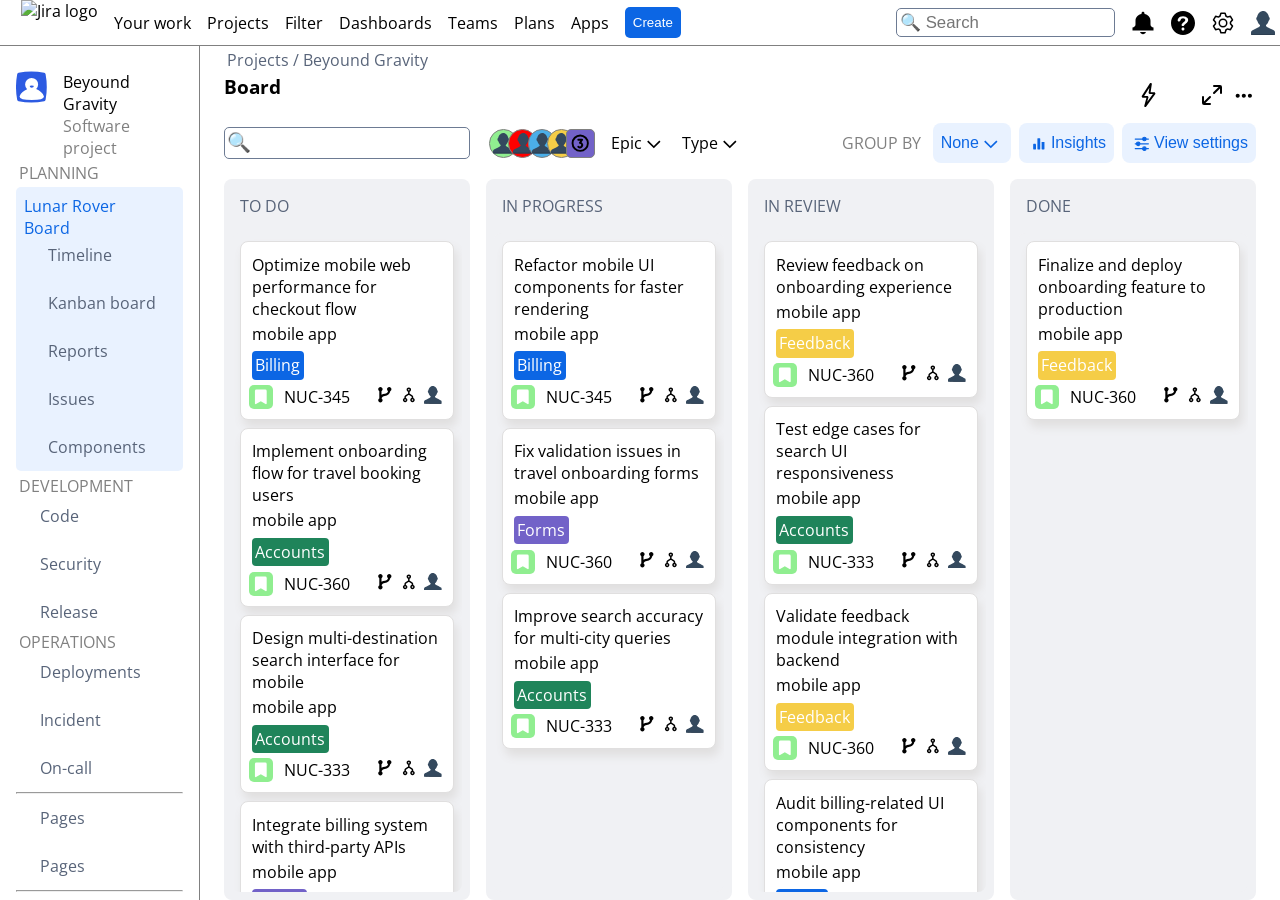
==== commit 8d08eaa1: "feat:now drop at beginning of card" ====
--- a/index.html
+++ b/index.html
@@ -9,6 +9,10 @@
     <link rel="stylesheet" href="./util.css">
     <link rel="stylesheet" href="./responsive.css">
     <link rel="stylesheet" href="https://cdnjs.cloudflare.com/ajax/libs/font-awesome/7.0.1/css/all.min.css" integrity="sha512-2SwdPD6INVrV/lHTZbO2nodKhrnDdJK9/kg2XD1r9uGqPo1cUbujc+IYdlYdEErWNu69gVcYgdxlmVmzTWnetw==" crossorigin="anonymous" referrerpolicy="no-referrer" />
+
+    <script type="module" defer src="./index.js"></script>
+    <script type="module" defer src="./dragndrop.js"></script>
+    <script type="module" defer src="./data.js"></script>
 
 </head>
 <body>
@@ -47,7 +51,7 @@
                     <a href="">Teams</a>
                     <a href="">Plans</a>
                     <a href="">Apps</a>
-                    <button class="btn">Create</button>
+                    <button id="create-task" class="btn">Create</button>
                 </nav>
             </section>
             
@@ -333,12 +337,12 @@
             <section class="tasks-container">
 
                 <!-- TO DO -->
-                <article class="task-type-container">
+                <article id="todo" class="task-type-container droppable">
                     <!-- Task Type -->
                     <p class="light-text">TO DO</p>
                     <!-- cards -->
                     <div class="card-list">
-                        <article class="card">
+                        <!-- <article class="card">
                             <p>Optimized experience</p>
                             <p>mobile app</p>
                             <p class="highlight highlight-blue">BILLING</p>
@@ -593,20 +597,20 @@
                                 </figure>
                                 </div>
                             </div>
-                        </article>
+                        </article> -->
                     </div>
 
 
                 </article>
 
                 <!-- In progress -->
-                <article class="task-type-container">
+                <article id="in-progress" class="task-type-container droppable">
                     <!-- Task Type -->
                     <p class="light-text">IN PROGRESS</p>
                     <!-- cards -->
 
                     <div class="flex flex-col card-list ">
-                        <article class="card">
+                        <!-- <article class="card">
                             <p>Optimized experience</p>
                             <p>mobile app</p>
                             <p class="highlight highlight-blue">BILLING</p>
@@ -729,19 +733,19 @@
                                 </figure>
                                 </div>
                             </div>
-                        </article>
+                        </article> -->
                     </div>
 
                 </article>
 
                 <!-- In review -->
-                <article class="task-type-container">
+                <article id="in-review" class="task-type-container droppable">
                     <!-- Task Type -->
                     <p class="light-text">IN REVIEW</p>
                     <!-- cards -->
 
-                    <div class="card-list">
-                        <article class="card">
+                    <div class="card-list ">
+                        <!-- <article class="card">
                             <p>Optimized experience</p>
                             <p>mobile app</p>
                             <p class="highlight highlight-blue">BILLING</p>
@@ -864,19 +868,19 @@
                                 </figure>
                                 </div>
                             </div>
-                        </article>
+                        </article> -->
                     </div>
 
                 </article>
 
                 <!-- Done -->
-                <article class="task-type-container">
+                <article id="done" class="task-type-container droppable">
                     <!-- Task Type -->
                     <p class="light-text">DONE</p>
                     <!-- cards -->
 
-                    <div class="card-list">
-                        <article class="card">
+                    <div class="card-list ">
+                        <!-- <article class="card">
                             <p>Optimized experience</p>
                             <p>mobile app</p>
                             <p class="highlight highlight-blue">BILLING</p>
@@ -1004,7 +1008,7 @@
                                 </figure>
                                 </div>
                             </div>
-                        </article>
+                        </article> -->
                     </div>
 
                 </article>
--- a/index.css
+++ b/index.css
@@ -284,6 +284,7 @@
     background-color: #FFF;
     box-shadow: 3px 7px 10px rgb(224, 223, 223);
     min-height: max-content;
+    cursor: pointer;
 }
 
 .task-icon-container{
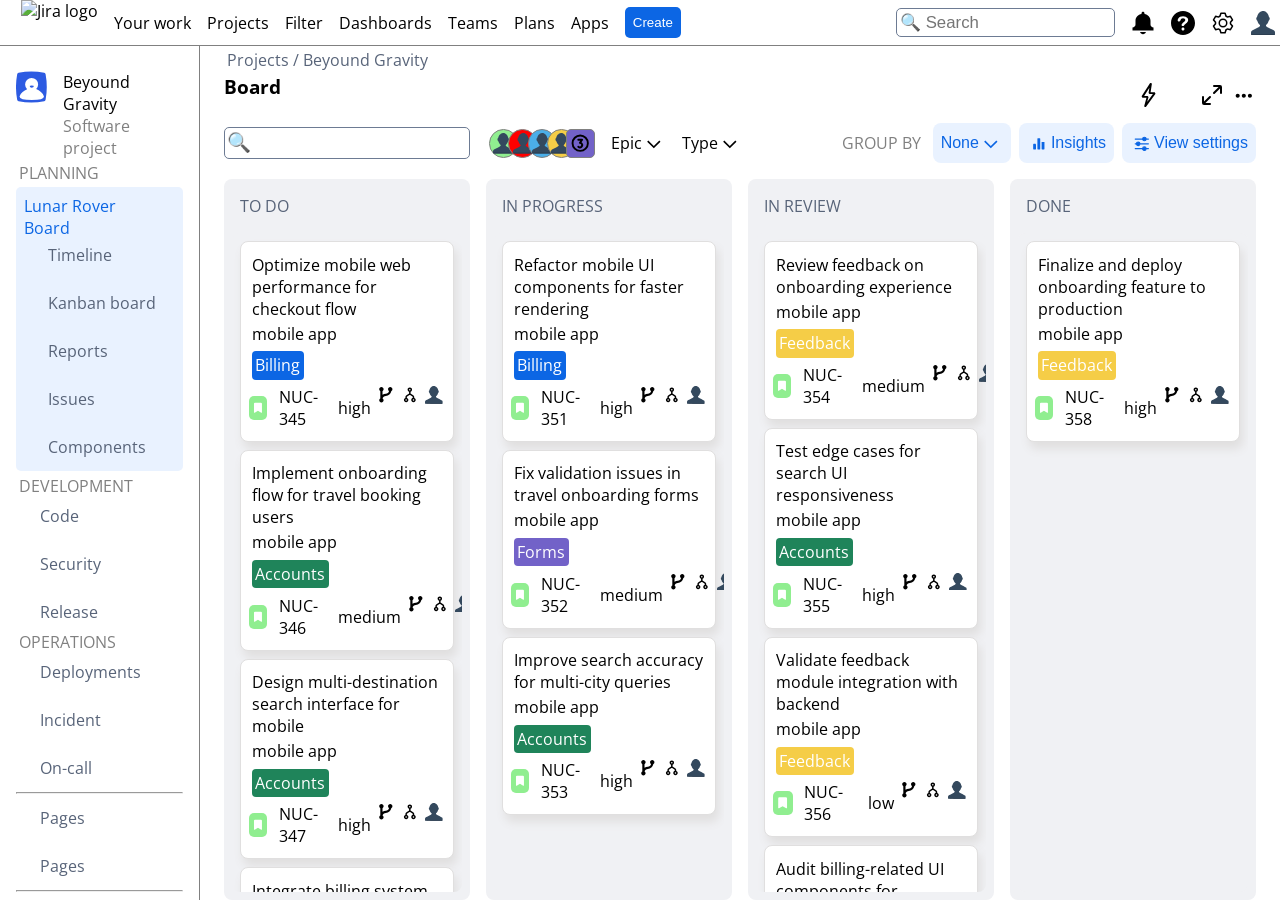
==== commit 1bb3aff8: "feat(CRUD): implement the edit feature for task" ====
--- a/index.html
+++ b/index.html
@@ -9,15 +9,15 @@
     <link rel="stylesheet" href="./util.css">
     <link rel="stylesheet" href="./responsive.css">
     <link rel="stylesheet" href="https://cdnjs.cloudflare.com/ajax/libs/font-awesome/7.0.1/css/all.min.css" integrity="sha512-2SwdPD6INVrV/lHTZbO2nodKhrnDdJK9/kg2XD1r9uGqPo1cUbujc+IYdlYdEErWNu69gVcYgdxlmVmzTWnetw==" crossorigin="anonymous" referrerpolicy="no-referrer" />
+    <link rel="stylesheet" href="./modal.css">
 
     <script type="module" defer src="./index.js"></script>
-    <script type="module" defer src="./dragndrop.js"></script>
+    <!-- <script type="module" defer src="./dragndrop.js"></script> -->
     <script type="module" defer src="./data.js"></script>
 
 </head>
 <body>
     <div class="container">
-
 
         <!-- header -->
         <header class="header flex justify-space-between">
@@ -1017,6 +1017,83 @@
             
         </main>
 
+
+        <!-- Modal -->
+        <div id="taskModal" class="task-modal">
+          <div class="task-modal-box">
+            <div class="task-modal-top">
+              <h3>Create Issue</h3>
+              <!-- <button type="button" id="closeModalBtn" class="task-close-btn">✕</button> -->
+            </div>
+
+            <form id="taskForm" class="task-form">
+
+              <!-- Title -->
+              <div class="task-field">
+                <label for="taskTitle">Title</label>
+                <input type="text" id="taskTitle" name="title" placeholder="Enter task title" >
+              </div>
+
+              <!-- Name -->
+              <div class="task-field">
+                <label for="taskName">Name</label>
+                <input type="text" id="taskName" name="name" placeholder="Enter person name" required>
+              </div>
+
+              <!-- Status -->
+              <div class="task-field">
+                <label for="taskStatus">Status</label>
+                <select id="taskStatus" name="status" required>
+                  <option value="">Choose status</option>
+                  <option value="todo">To Do</option>
+                  <option value="inProgress">In Progress</option>
+                  <option value="inReview">In Review</option>
+                  <option value="done">Done</option>
+                </select>
+              </div>
+
+              <!-- Priority -->
+              <div class="task-field">
+                <label for="taskPriority">Priority</label>
+                <select id="taskPriority" name="priority" required>
+                  <option value="">Choose priority</option>
+                  <option value="low">Low</option>
+                  <option value="medium">Medium</option>
+                  <option value="high">High</option>
+                </select>
+              </div>
+
+              <!-- Tag -->
+              <div class="task-field">
+                <label for="taskTag">Tag</label>
+                <select id="taskTag" name="tag" required>
+                  <option value="">Choose tag</option>
+                  <option value="Accounts">Accounts</option>
+                  <option value="Billing">Billing</option>
+                  <option value="Forms">Forms</option>
+                  <option value="Feedback">Feedback</option>
+                </select>
+              </div>
+
+              <div class="task-form-actions">
+               <button type="button" id="deleteModalBtn" class="form-action-btn task-btn-delete hide">Delete</button>
+                
+                <button type="button" id="cancelModalBtn" class="form-action-btn task-btn-cancel">Cancel</button>
+                
+                <button type="submit" 
+                id="createModalBtn"
+                class="form-action-btn task-btn-create">Create</button>
+                
+                <button type="button" 
+                id="editModalBtn"
+                class="form-action-btn task-btn-edit hide">Edit</button>
+              </div>
+            </form>
+          </div>
+        </div>
+
+        
+
     </div>
 </body>
 </html>
--- a/index.css
+++ b/index.css
@@ -5,12 +5,32 @@
 }
 
 :root{
+
+    --font-weight-600:600;
+
     --light-text-color:#586479;
     --task-type-bg :#F0F1F4;
     --color-primary : #0c66e4;
     --border-radius-5px:5px;
     --color-light-blue:#E9F2FF;
     --color-secondary-light-blue:#bed7fd;
+
+    --color-white:#ffffff;
+    --color-text-black:#172b4d;
+    --color-text-muted:#6b778c;
+    --color-text-secondary: #344563;
+
+    --bg-btn-hover:#ebecf0;
+
+    --rem1-125 : 1.125rem;
+    --rem1 : 1rem;
+    --rem-half:0.5rem;
+    --rem-075:0.75rem;
+
+    --bg-blue-modal:#0052cc;
+    --border-color-modal:#4c9aff;
+    --bg-btn-promary-hover:#0747a6;
+    --border-btn-primary:#c1c7d0;
 }
 
 body{
--- a/modal.css
+++ b/modal.css
@@ -0,0 +1,137 @@
+.task-modal {
+  display: none;
+  position: fixed;
+  inset: 0;
+  background-color: rgba(9, 30, 66, 0.3);
+  z-index: 9999;
+}
+
+
+.task-modal.show {
+  display: block;
+}
+
+.task-modal-box {
+  width: 420px;
+  max-width: calc(100% - 32px);
+  background-color: var(--color-white);
+  border: 1px solid var(--color-white);
+  border-radius: var(--rem-half);
+  padding: var(--rem1-125);
+  position: absolute;
+  top: 90px;
+  left: 50%;
+  transform: translateX(-50%);
+  box-sizing: border-box;
+  box-shadow: 0 4px 12px rgba(9, 30, 66, 0.15);
+  font-family: Arial, sans-serif;
+}
+
+.task-modal-top {
+  display: flex;
+  align-items: center;
+  justify-content: space-between;
+  margin-bottom: var(--rem1-125);
+}
+
+.task-modal-top h3 {
+  margin: 0;
+  font-size: var(--rem1-125);
+  font-weight: var(--font-weight-600);
+  color: var(--color-text-black);
+}
+
+.task-close-btn {
+  background: transparent;
+  border: none;
+  font-size: var(--rem1-125);
+  cursor: pointer;
+  color: var(--color-text-muted);
+  padding: 4px 6px;
+}
+
+.task-close-btn:hover {
+  color: var(--color-text-black);
+}
+
+.task-form {
+  display: flex;
+  flex-direction: column;
+  gap: var(--rem1);
+}
+
+.task-field {
+  display: flex;
+  flex-direction: column;
+  gap: var(--rem-half);
+}
+
+.task-field label {
+  font-size: var(--rem1);
+  font-weight: var(--font-weight-600);
+  color: var(--color-text-secondary);
+}
+
+.task-field input,
+.task-field select {
+  width: 100%;
+  padding: 9px 10px;
+  font-size: var(--rem1);
+  border: 1px solid var(--border-btn-primary);
+  border-radius: 4px;
+  outline: none;
+  box-sizing: border-box;
+  background-color: var(--color-white);
+  color: var(--color-text-black);
+}
+
+.task-field input:focus,
+.task-field select:focus {
+  border-color: var(--border-color-modal);
+}
+
+.task-form-actions {
+  display: flex;
+  justify-content: flex-end;
+  gap: var(--rem-075);
+  margin-top: var(--rem-half);
+}
+
+.form-action-btn
+/* .task-btn-cancel,
+.task-btn-create,.task-btn-edit,.task-btn-delete  */
+{
+  border: 1px solid var(--border-btn-primary);
+  border-radius: 4px;
+  padding: var(--rem-half) var(--rem1);
+  font-size: var(--rem1);
+  cursor: pointer;
+  background-color: var(--color-white);
+  color: var(--color-text-black);
+}
+
+.task-btn-cancel:hover {
+  background-color: var(--bg-btn-hover)
+}
+
+.task-btn-create {
+  background-color: var(--bg-blue-modal);
+  color: var(--color-white);
+  border-color: var(--bg-blue-modal);
+}
+
+.task-btn-create:hover {
+  background-color: var(--bg-btn-promary-hover);
+}
+.error {
+    border: 1px solid red;
+}
+
+.error-text {
+    color: red;
+    font-size: 12px;
+}
+
+.hide{
+  display: none;
+}
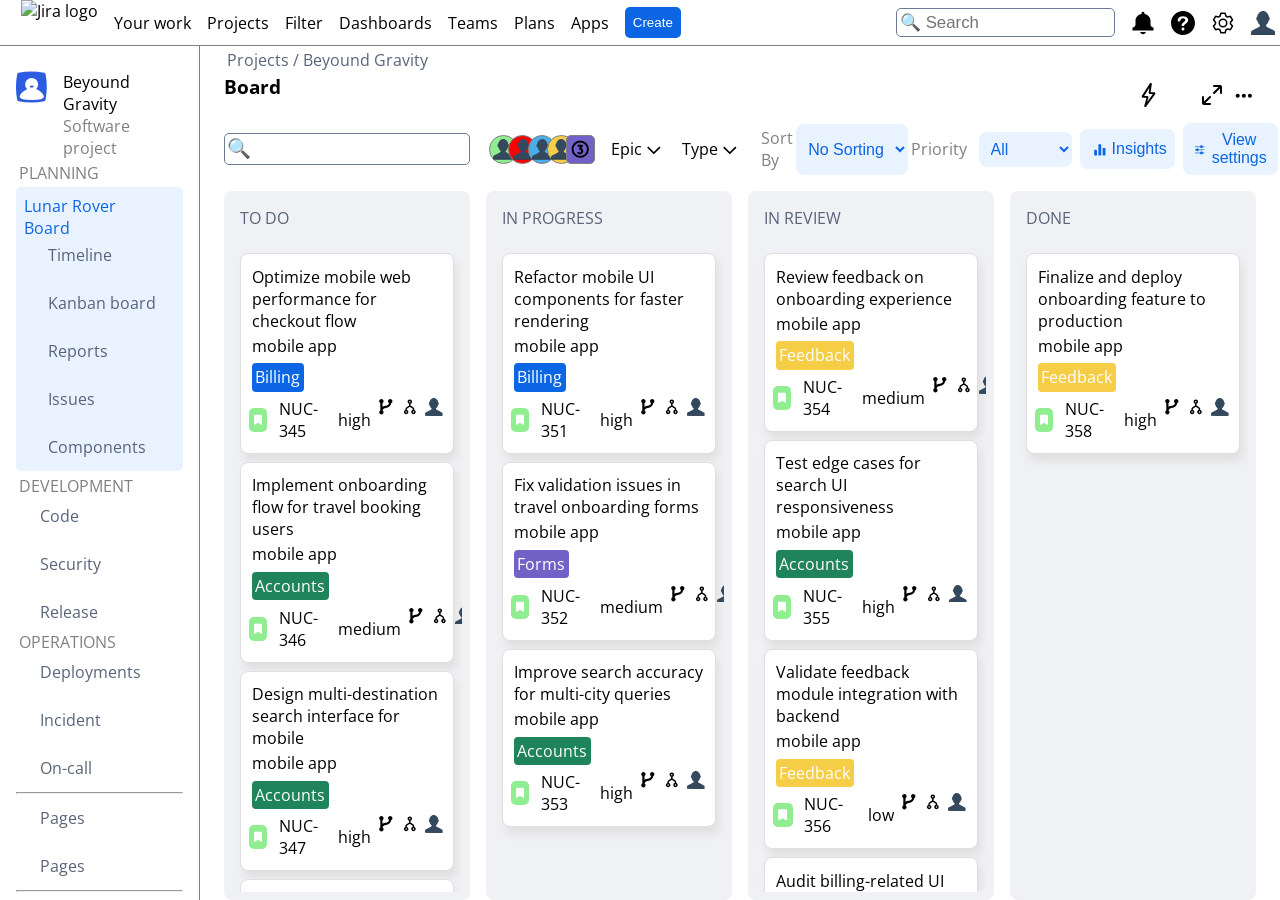
==== commit 68e61814: "feat:implement the routing and filtering" ====
--- a/index.html
+++ b/index.html
@@ -308,16 +308,31 @@
                             <a href="" class="flex align-item-center ">Type<figure class="icon-container">
                                 <svg fill="#000000" width="100%" height="100%" viewBox="0 -6 524 524" xmlns="http://www.w3.org/2000/svg" ><title>down</title><path d="M64 191L98 157 262 320 426 157 460 191 262 387 64 191Z" /></svg>
                             </figure></a>
+                            <div class="flex">
+                                <p class="light-text">Sort By</p>
+                                <select id="sort-task" class="flex align-item-center filter-button">
+                                    <option value="no-sort">No Sorting</option>
+                                    <option value="title">Name</option>
+                                    <option value="tag">Tag</option>
+                                    <option value="priority">Priority</option>
+                                </select>
+                            </div>
                         </nav>
                     </article>  
 
                     <article class="filter-container">
-                        <p class="light-text">GROUP BY</p>
+                        <p class="light-text">Priority</p>
                         
-                        <button class="flex align-item-center filter-button">
+                        <!-- <button class="flex align-item-center filter-button">
                             None<figure class="icon-container">
                                 <svg fill="#0c66e4" width="100%" height="100%" viewBox="0 -6 524 524" xmlns="http://www.w3.org/2000/svg" ><title>down</title><path d="M64 191L98 157 262 320 426 157 460 191 262 387 64 191Z" /></svg>
-                            </figure></button>
+                            </figure></button> -->
+                        <select id="filter-priority" class="flex align-item-center filter-button">
+                            <option selected value="all">All</option>
+                            <option value="high">High</option>
+                            <option value="medium">Medium</option>
+                            <option value="low">Low</option>
+                        </select>
                         <button class="flex align-item-center filter-button "><figure class="icon-container nobg">
                                 <svg xmlns="http://www.w3.org/2000/svg" fill="#0c66e4" width="100%" height="100%" viewBox="0 0 36 36"><rect x="6.48" y="18" width="5.76" height="11.52" rx="1" ry="1"/><rect x="15.12" y="6.48" width="5.76" height="23.04" rx="1" ry="1"/><rect x="23.76" y="14.16" width="5.76" height="15.36" rx="1" ry="1"/></svg>
                             </figure>Insights</button>
@@ -1076,9 +1091,10 @@
               </div>
 
               <div class="task-form-actions">
-               <button type="button" id="deleteModalBtn" class="form-action-btn task-btn-delete hide">Delete</button>
                 
                 <button type="button" id="cancelModalBtn" class="form-action-btn task-btn-cancel">Cancel</button>
+
+                <button type="button" id="deleteModalBtn" class="form-action-btn task-btn-delete hide">Delete</button>
                 
                 <button type="submit" 
                 id="createModalBtn"
--- a/index.css
+++ b/index.css
@@ -37,7 +37,7 @@
     font-family: "Open Sans", sans-serif;
     margin: 0;
 }
-button{
+button,select{
     cursor:pointer;
 }
 a{
--- a/modal.css
+++ b/modal.css
@@ -114,13 +114,18 @@
   background-color: var(--bg-btn-hover)
 }
 
-.task-btn-create {
+.task-btn-create,.task-btn-edit {
   background-color: var(--bg-blue-modal);
   color: var(--color-white);
   border-color: var(--bg-blue-modal);
 }
+.task-btn-delete{
+  background-color: red;
+  color: var(--color-white);
+  /* border-color: var(--bg-blue-modal); */
+}
 
-.task-btn-create:hover {
+.task-btn-create:hover,.task-btn-edit:hover {
   background-color: var(--bg-btn-promary-hover);
 }
 .error {
